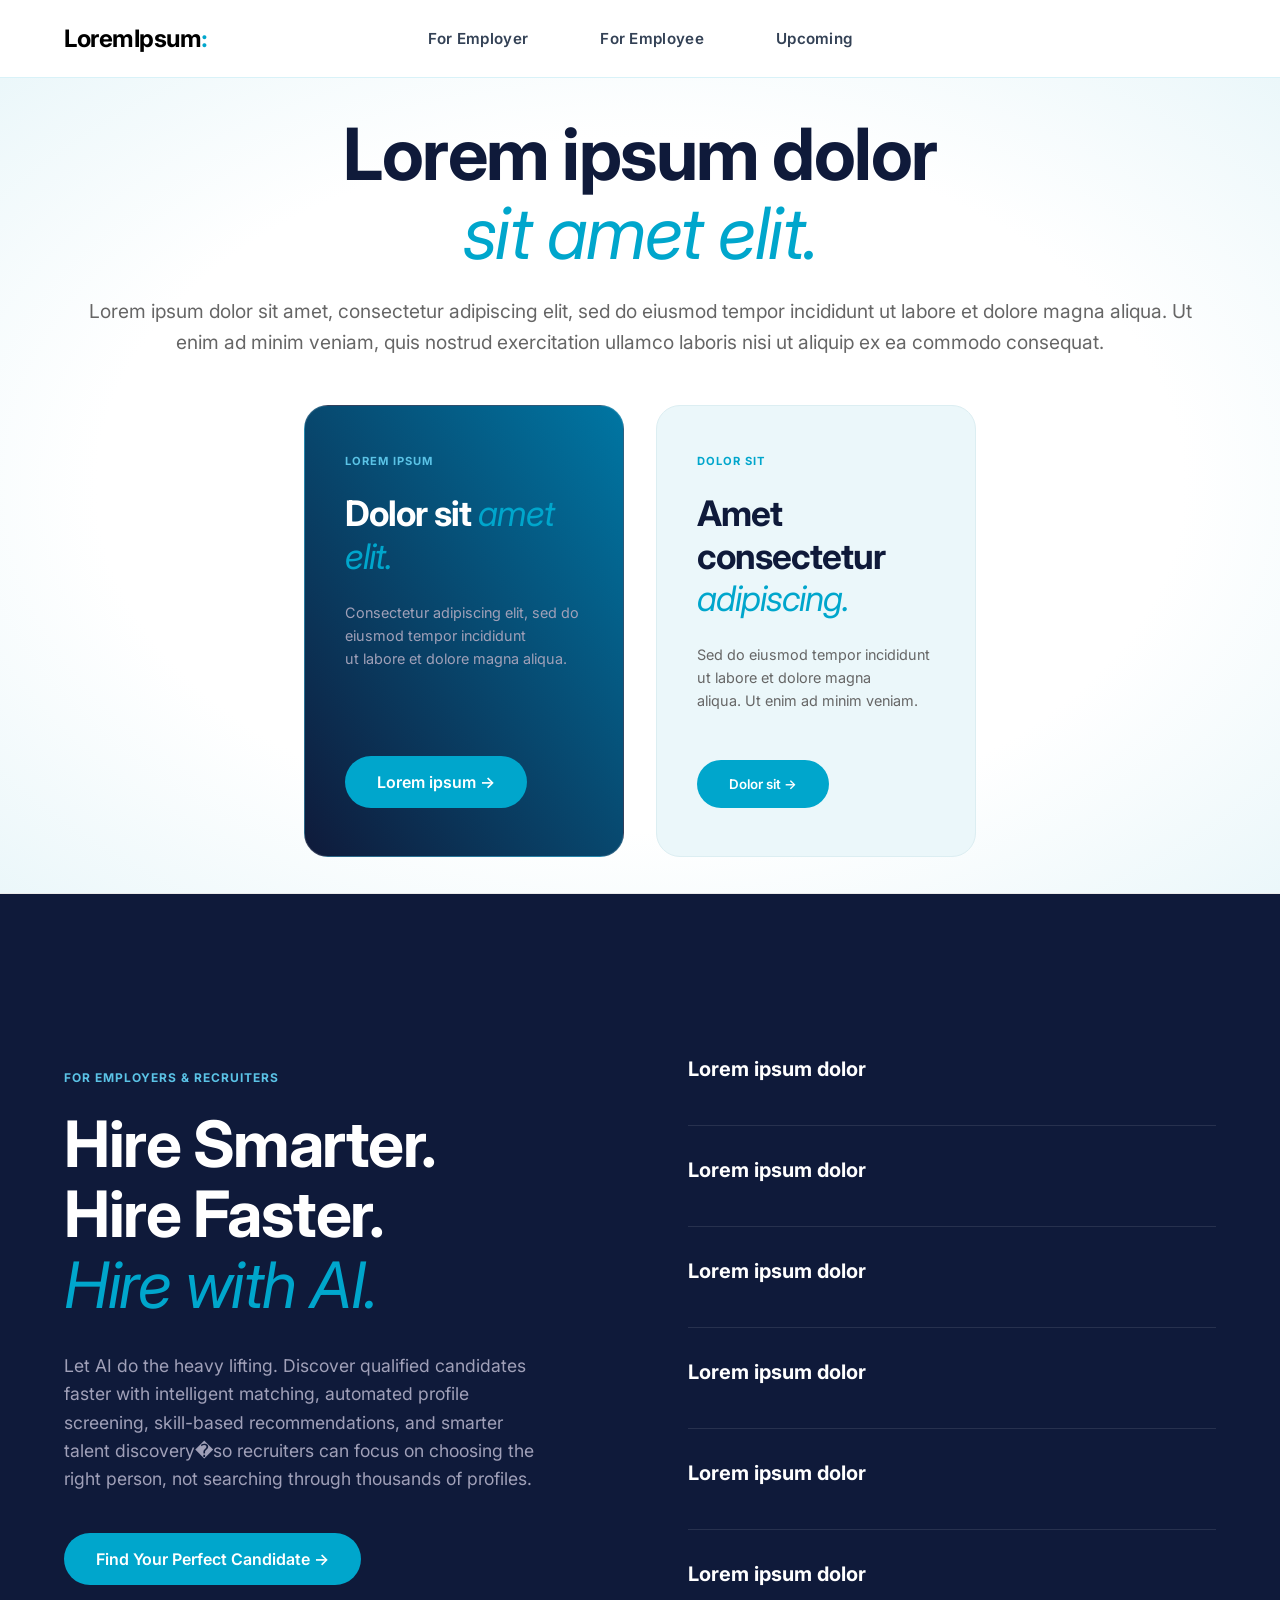
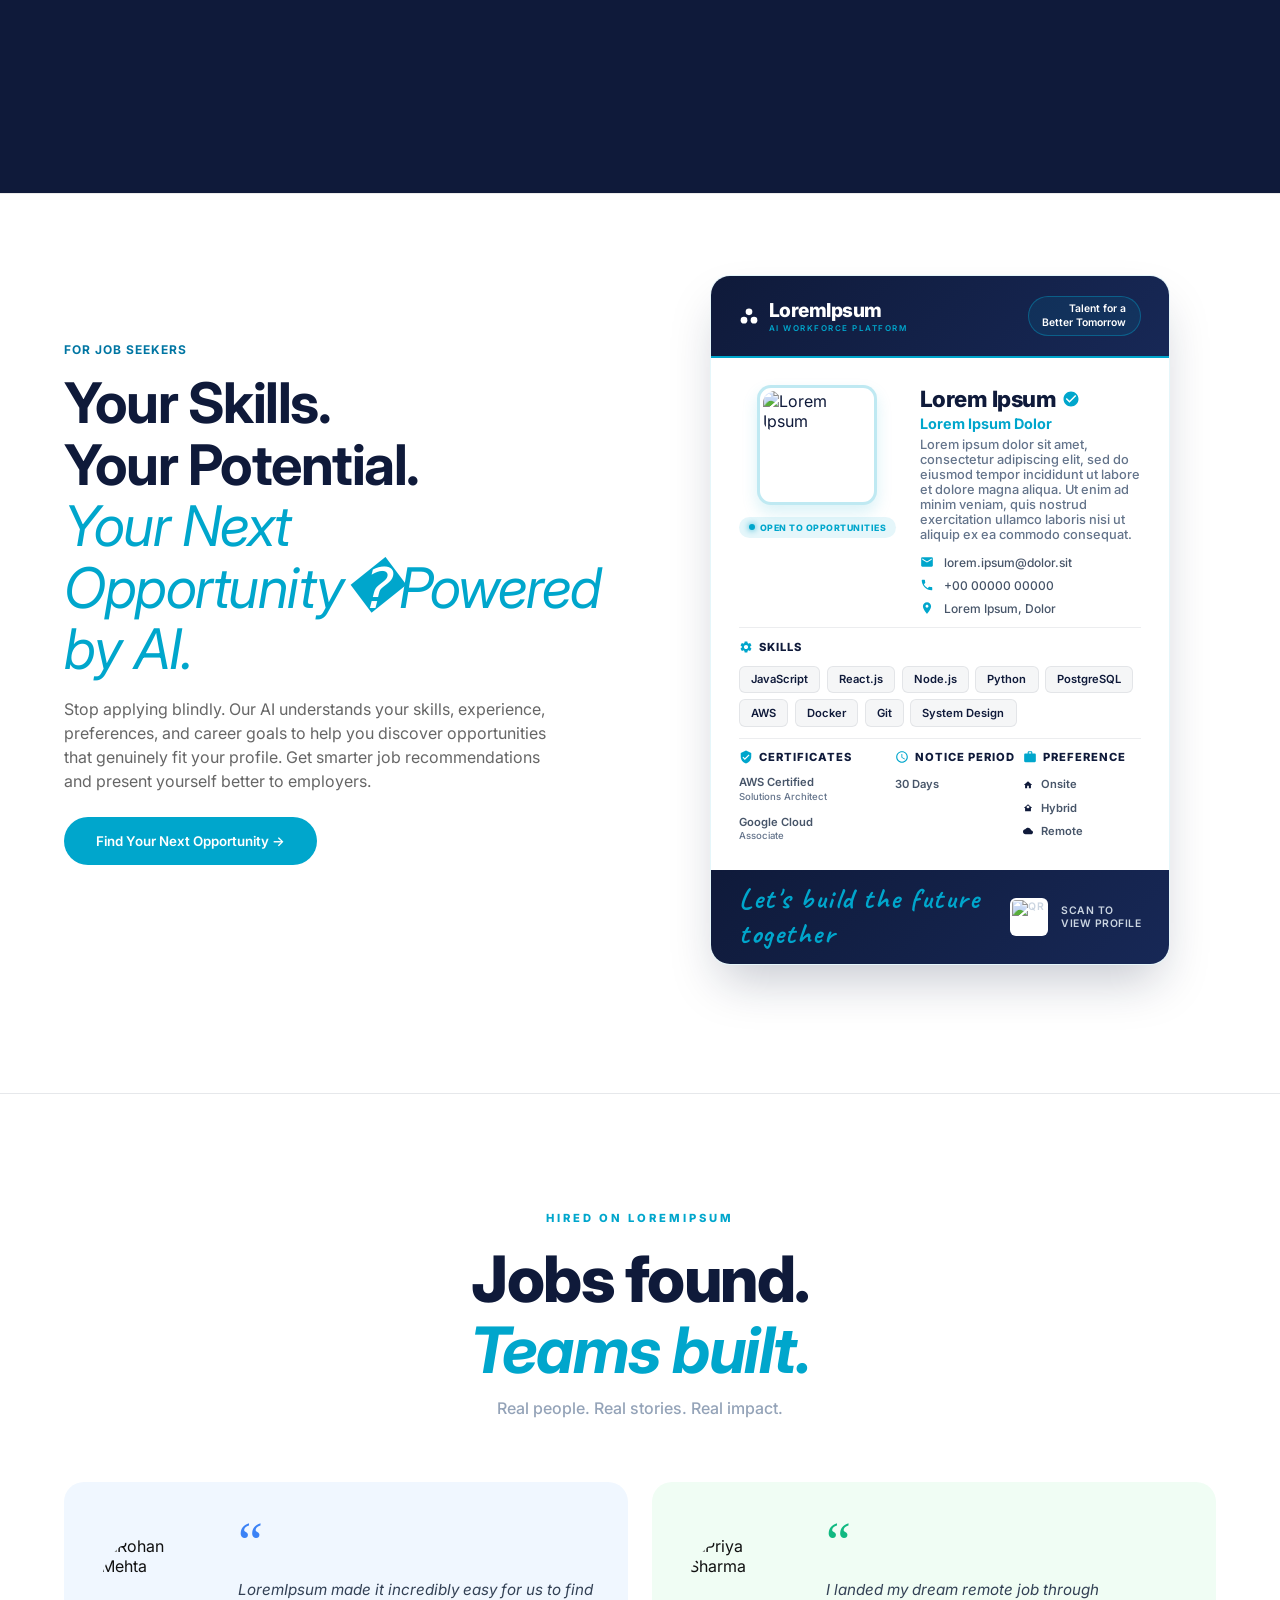
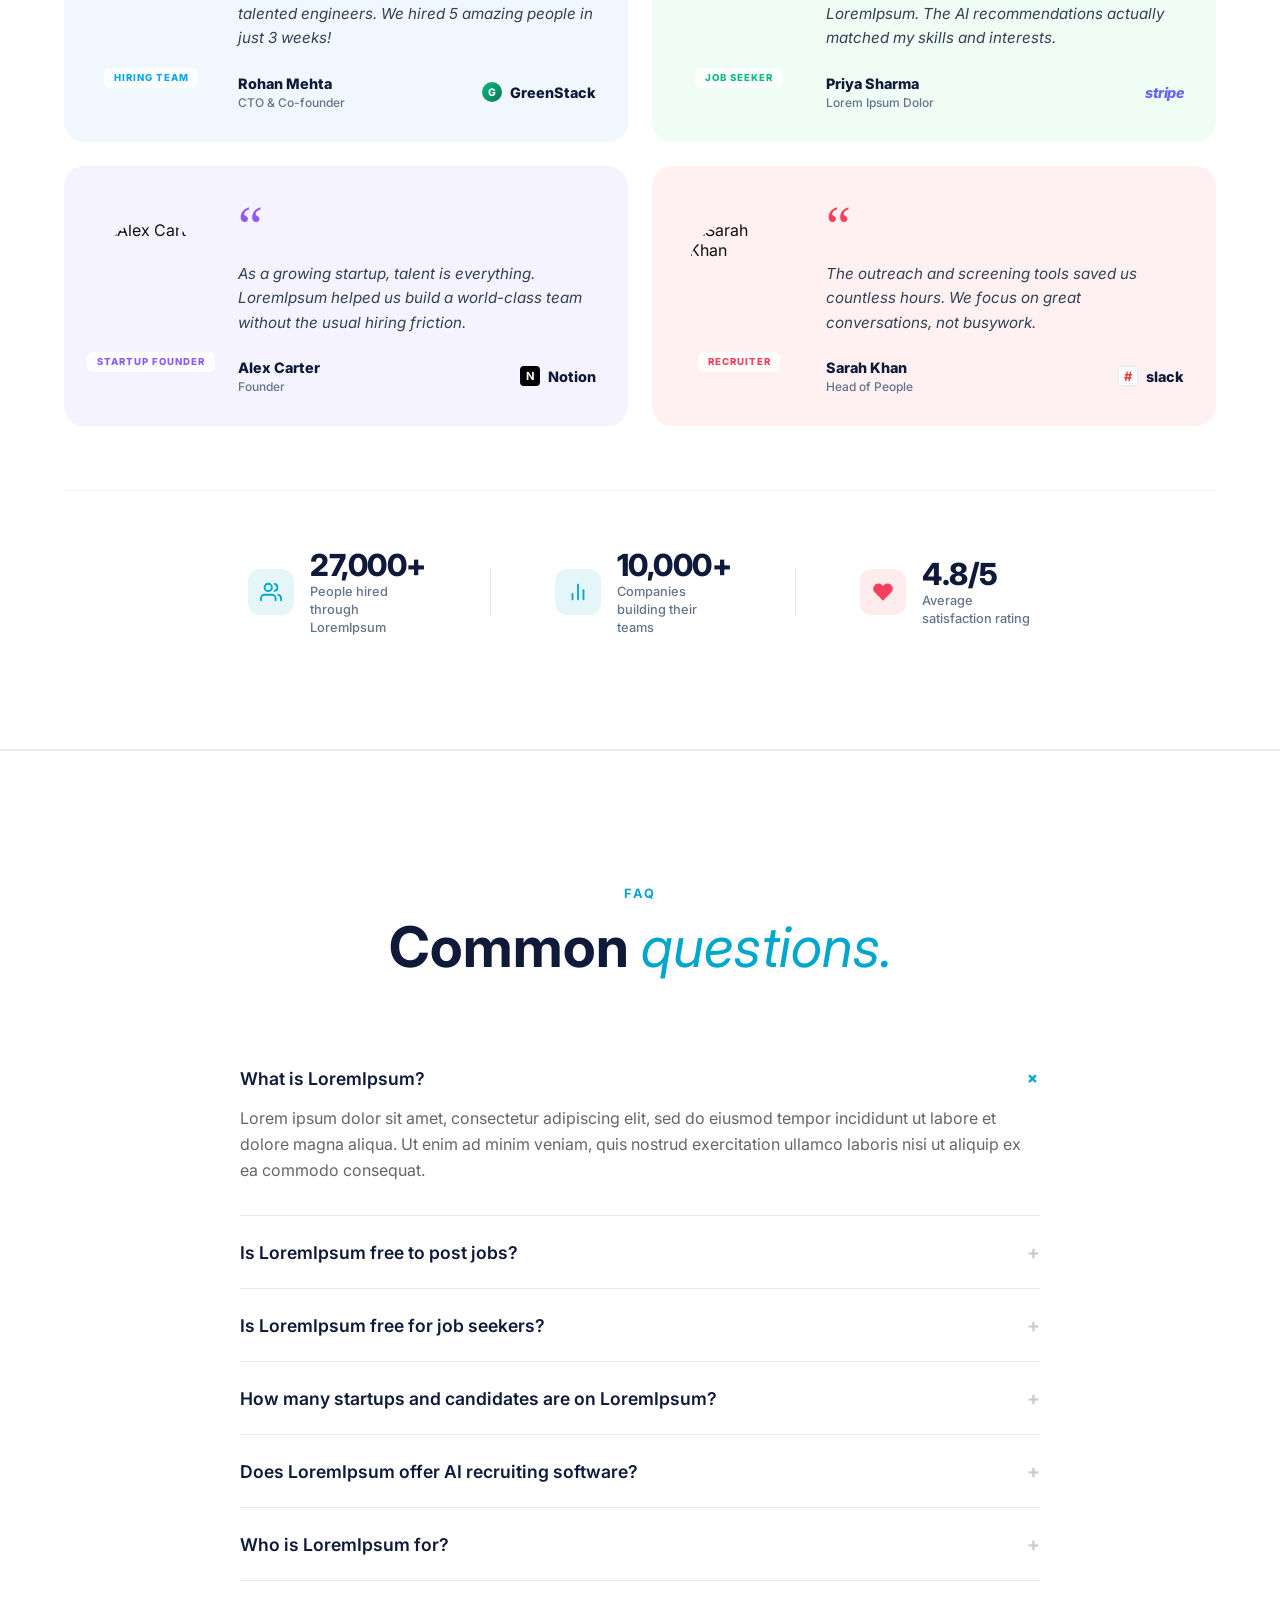
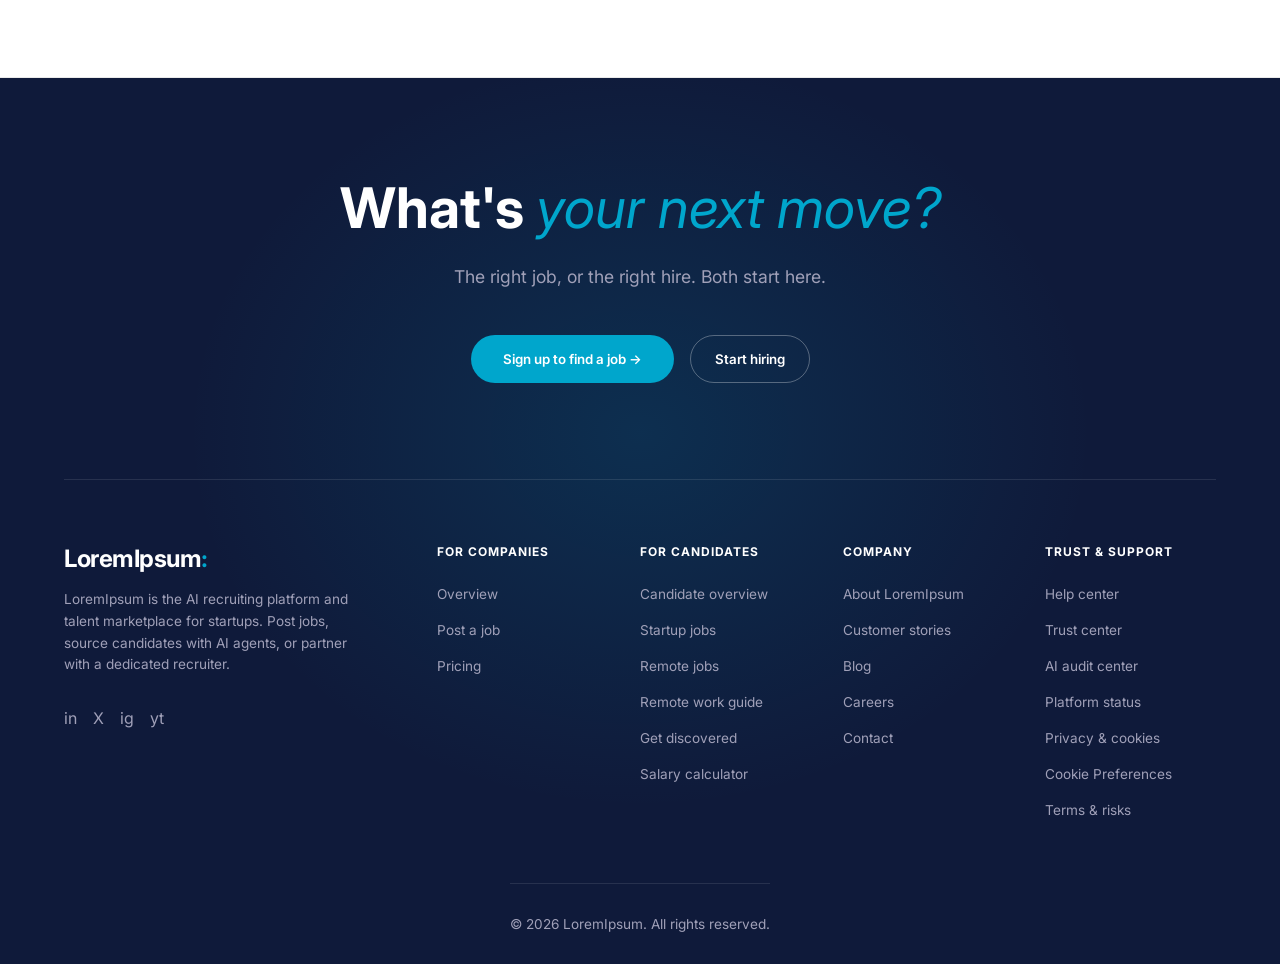
==== index.html @ a14185fd "Add files via upload" ====
<!DOCTYPE html>
<html lang="en">
<head>
    <meta charset="UTF-8">
    <meta name="viewport" content="width=device-width, initial-scale=1.0">
    <title>Lorem Ipsum</title>
    <link href="https://fonts.googleapis.com/css2?family=Inter:wght@400;500;600;700&display=swap" rel="stylesheet">
    <link rel="stylesheet" href="styles.css">

    
    <link href="https://fonts.googleapis.com/css2?family=Caveat:wght@600;700&display=swap" rel="stylesheet">
    <style>
                        /* --- Jobs Found Section ------------------------ */
        .ts-wrap { background: #fff; padding: 7rem 5%; position: relative; overflow: hidden; }
        .ts-inner { max-width: 1160px; margin: 0 auto; position: relative; z-index: 2; }
        .ts-header { text-align: center; margin-bottom: 4rem; }
        .ts-overline { display: inline-block; font-size: 0.7rem; font-weight: 800; letter-spacing: 3px; text-transform: uppercase; color: var(--bright-blue); margin-bottom: 1.2rem; }
        .ts-header h2 { font-size: 4rem; font-weight: 800; color: var(--navy); line-height: 1.1; letter-spacing: -1.5px; margin-bottom: 0.2rem; }
        .ts-header h2 em { font-style: italic; font-weight: 700; color: var(--bright-blue); }
        .ts-header p { font-size: 1rem; color: #94a3b8; font-weight: 500; margin-top: 0.8rem; }
                .ts-grid { display: grid; grid-template-columns: 1fr 1fr; gap: 1.5rem; }
        .ts-card { border-radius: 20px; display: flex; overflow: hidden; align-items: stretch; text-align: left; }
        .ts-card.bg-blue { background-color: #f0f7ff; }
        .ts-card.bg-green { background-color: #f0fdf4; }
        .ts-card.bg-purple { background-color: #f5f3ff; }
        .ts-card.bg-pink { background-color: #fff1f2; }
        .ts-avatar { width: 150px; flex-shrink: 0; display: flex; flex-direction: column; align-items: center; justify-content: center; padding: 1.5rem 0 1.5rem 1.5rem; }
        .ts-avatar-circle { width: 100px; height: 120px; border-radius: 50px 50px 0 0; overflow: hidden; margin-bottom: 12px; }
        .ts-avatar-circle img { width: 100%; height: 100%; object-fit: cover; }
        .ts-role { font-size: 0.6rem; font-weight: 800; letter-spacing: 1px; text-transform: uppercase; white-space: nowrap; background: rgba(255,255,255,.8); padding: 0.3rem 0.6rem; border-radius: 5px; }
        .ts-card.bg-blue .ts-role { color: #0ea5e9; }
        .ts-card.bg-green .ts-role { color: #10b981; }
        .ts-card.bg-purple .ts-role { color: #8b5cf6; }
        .ts-card.bg-pink .ts-role { color: #f43f5e; }
        .ts-body { flex: 1; padding: 2rem 2rem 2rem 1.5rem; display: flex; flex-direction: column; justify-content: center; }
        .ts-quote-mark { font-size: 3.5rem; font-family: Georgia, serif; line-height: 1; color: #3b82f6; margin-bottom: 0.5rem; }
        .ts-card.bg-green .ts-quote-mark { color: #10b981; }
        .ts-card.bg-purple .ts-quote-mark { color: #8b5cf6; }
        .ts-card.bg-pink .ts-quote-mark { color: #f43f5e; }
        .ts-quote { font-size: 0.95rem; font-style: italic; line-height: 1.6; color: #334155; margin-bottom: 1.5rem; }
        .ts-author-row { display: flex; align-items: center; justify-content: space-between; margin-top: auto; }
        .ts-name  { font-size: 0.9rem; font-weight: 800; color: var(--navy); margin-bottom: 0.2rem; }
        .ts-title { font-size: 0.75rem; color: #64748b; font-weight: 500; }
        .ts-brand { display: flex; align-items: center; gap: 0.5rem; font-size: 0.9rem; font-weight: 800; color: var(--navy); }
        .ts-brand img { height: 24px; }
        .ts-card.dark .ts-brand { color: #fff; }
        .ts-brand-dot { width: 20px; height: 20px; border-radius: 5px; display: flex; align-items: center; justify-content: center; font-size: 0.65rem; font-weight: 800; color: #fff; }
        .ts-stats { display: flex; justify-content: center; align-items: center; gap: 4rem; margin-top: 4rem; padding-top: 3.5rem; border-top: 1px solid #f1f5f9; }
        .ts-stat { display: flex; align-items: center; gap: 1rem; text-align: left; }
        .ts-stat-icon { width: 46px; height: 46px; border-radius: 12px; display: flex; align-items: center; justify-content: center; }
        .ts-stat-num { font-size: 1.9rem; font-weight: 800; color: var(--navy); letter-spacing: -0.5px; }
        .ts-stat-lbl { font-size: 0.8rem; color: #64748b; font-weight: 500; line-height: 1.4; max-width: 110px; }
        .ts-divider  { width: 1px; height: 48px; background: #e2e8f0; }
    </style>
</head>
<body>
                <header class="universal-header">
        <div class="logo">
            <a href="index.html" style="color: inherit; text-decoration: none;">LoremIpsum<span style="color: var(--bright-blue);">:</span></a>
        </div>
        
        <nav class="universal-nav">
            <a href="companies.html">For Employer</a>
            <a href="employee.html">For Employee</a>
            <a href="#">Upcoming</a>
        </nav>
        

    </header>

                <main>
        <section class="page-section first-page">
            <section class="hero">
                <h1>Lorem ipsum dolor<br><span class="highlight">sit amet elit.</span></h1>
                <p class="subtitle">Lorem ipsum dolor sit amet, consectetur adipiscing elit, sed do eiusmod tempor incididunt ut labore et dolore magna aliqua. Ut enim ad minim veniam, quis nostrud exercitation ullamco laboris nisi ut aliquip ex ea commodo consequat.</p>
            </section>
            
            <section class="cards-section">
                <div class="card dark-card">
                    <div class="card-header" style="color: var(--light-cyan); text-transform: uppercase; font-size: 0.7rem; font-weight: 700; letter-spacing: 1px; margin-bottom: 1.5rem;">LOREM IPSUM</div>
                    <h2 style="font-size: 2.2rem; font-weight: 700; margin-bottom: 1.5rem; line-height: 1.2;">Dolor sit <span class="highlight" style="color: var(--bright-blue); font-weight: 400; font-style: italic;">amet<br>elit.</span></h2>
                    <p style="color: #a0a0b8; margin-bottom: 3rem; font-size: 0.9rem; line-height: 1.6;">Consectetur adipiscing elit, sed do<br>eiusmod tempor incididunt<br>ut labore et dolore magna aliqua.</p>
                    <a href="companies.html" class="btn-primary" style="margin-top: auto; align-self: flex-start;">Lorem ipsum &rarr;</a>
                </div>
                
                <div class="card light-card" style="background: var(--pale-cyan); border: 1px solid #dceef2;">
                    <div class="card-header" style="color: var(--bright-blue); text-transform: uppercase; font-size: 0.7rem; font-weight: 700; letter-spacing: 1px; margin-bottom: 1.5rem;">DOLOR SIT</div>
                    <h2 style="color: var(--navy); font-size: 2.2rem; font-weight: 700; margin-bottom: 1.5rem; line-height: 1.2;">Amet<br>consectetur<br><span class="highlight" style="color: var(--bright-blue); font-weight: 400; font-style: italic;">adipiscing.</span></h2>
                    <p style="color: #666; margin-bottom: 3rem; font-size: 0.9rem; line-height: 1.6;">Sed do eiusmod tempor incididunt<br>ut labore et dolore magna<br>aliqua. Ut enim ad minim veniam.</p>
                    <button class="btn-primary" style="margin-top: auto; align-self: flex-start;">Dolor sit &rarr;</button>
                </div>
            </section>
        </section>

        <section class="features-section page-section dark-bg">
            <div class="features-container">
                <div class="features-left">
                    <div class="section-header">FOR EMPLOYERS & RECRUITERS</div>
                    <h2>Hire Smarter.<br>Hire Faster.<br><span class="highlight">Hire with AI.</span></h2>
                    <p>Let AI do the heavy lifting. Discover qualified candidates faster with intelligent matching, automated profile screening, skill-based recommendations, and smarter talent discovery�so recruiters can focus on choosing the right person, not searching through thousands of profiles.</p>
                    <div class="btn-group">
                        <a href="companies.html" class="btn-primary">Find Your Perfect Candidate &rarr;</a>
                    </div>
                </div>
                
                <div class="features-right">
                    <div class="feature-item">
                        <h3>Lorem ipsum dolor</h3>
                    </div>
                    <div class="feature-item">
                        <h3>Lorem ipsum dolor</h3>
                    </div>
                    <div class="feature-item">
                        <h3>Lorem ipsum dolor</h3>
                    </div>
                    <div class="feature-item">
                        <h3>Lorem ipsum dolor</h3>
                    </div>
                    <div class="feature-item">
                        <h3>Lorem ipsum dolor</h3>
                    </div>
                    <div class="feature-item">
                        <h3>Lorem ipsum dolor</h3>
                    </div>
                </div>
            </div>
        </section>

        <section class="candidates-section page-section">
            <div class="candidates-top">
                <div class="candidates-left">
                    <div class="section-header">FOR JOB SEEKERS</div>
                    <h2>Your Skills.<br>Your Potential.<br><span class="highlight">Your Next Opportunity�Powered by AI.</span></h2>
                    <p>Stop applying blindly. Our AI understands your skills, experience, preferences, and career goals to help you discover opportunities that genuinely fit your profile. Get smarter job recommendations and present yourself better to employers.</p>
                    <div class="btn-group">
                        <button class="btn-primary">Find Your Next Opportunity &rarr;</button>
                    </div>
                </div>
                
                <div class="candidates-right">
                    <div class="flip-card">
                        

<div class="flip-card-inner">
    <div class="flip-card-front">
        <div class="wk-header">
            <div class="wk-logo">
                <svg width="20" height="20" viewBox="0 0 24 24" fill="#fff"><circle cx="12" cy="7" r="4"/><circle cx="6" cy="17" r="4"/><circle cx="18" cy="17" r="4"/></svg>
                <div>LoremIpsum<span class="wk-logo-sub">AI WORKFORCE PLATFORM</span></div>
            </div>
            <div class="wk-capsule">Talent for a<br>Better Tomorrow</div>
        </div>
        <div class="wk-body">
            <div class="wk-profile-row">
                <div class="wk-avatar-col">
                    <div class="wk-avatar"><img src="https://i.pravatar.cc/150?img=11" alt="Lorem Ipsum"></div>
                    <div class="wk-status">Open to Opportunities</div>
                </div>
                <div class="wk-info">
                    <h3>Lorem Ipsum <svg width="18" height="18" viewBox="0 0 24 24" fill="var(--bright-blue)"><path d="M12 2C6.5 2 2 6.5 2 12s4.5 10 10 10 10-4.5 10-10S17.5 2 12 2zm-2 15l-5-5 1.4-1.4 3.6 3.6 7.6-7.6L19 8l-9 9z"/></svg></h3>
                    <h4>Lorem Ipsum Dolor</h4>
                    <p class="sub">Lorem ipsum dolor sit amet, consectetur adipiscing elit, sed do eiusmod tempor incididunt ut labore et dolore magna aliqua. Ut enim ad minim veniam, quis nostrud exercitation ullamco laboris nisi ut aliquip ex ea commodo consequat.</p>
                    <div class="wk-contact">
                        <div><svg width="14" height="14" viewBox="0 0 24 24" fill="var(--bright-blue)"><path d="M20 4H4c-1.1 0-1.99.9-1.99 2L2 18c0 1.1.9 2 2 2h16c1.1 0 2-.9 2-2V6c0-1.1-.9-2-2-2zm0 4l-8 5-8-5V6l8 5 8-5v2z"/></svg> lorem.ipsum@dolor.sit</div>
                        <div><svg width="14" height="14" viewBox="0 0 24 24" fill="var(--bright-blue)"><path d="M6.62 10.79c1.44 2.83 3.76 5.14 6.59 6.59l2.2-2.2c.27-.27.67-.36 1.02-.24 1.12.37 2.33.57 3.57.57.55 0 1 .45 1 1V20c0 .55-.45 1-1 1-9.39 0-17-7.61-17-17 0-.55.45-1 1-1h3.5c.55 0 1 .45 1 1 0 1.25.2 2.45.57 3.57.11.35.03.74-.25 1.02l-2.2 2.2z"/></svg> +00 00000 00000</div>
                        <div><svg width="14" height="14" viewBox="0 0 24 24" fill="var(--bright-blue)"><path d="M12 2C8.13 2 5 5.13 5 9c0 5.25 7 13 7 13s7-7.75 7-13c0-3.87-3.13-7-7-7zm0 9.5c-1.38 0-2.5-1.12-2.5-2.5s1.12-2.5 2.5-2.5 2.5 1.12 2.5 2.5-1.12 2.5-2.5 2.5z"/></svg> Lorem Ipsum, Dolor</div>
                    </div>
                </div>
            </div>
            
            <hr class="wk-divider">
            
            <div>
                <div class="wk-section-title"><svg width="14" height="14" viewBox="0 0 24 24" fill="var(--bright-blue)"><path d="M19.14,12.94c0.04-0.3,0.06-0.61,0.06-0.94c0-0.32-0.02-0.64-0.06-0.94l2.03-1.58c0.18-0.14,0.23-0.41,0.12-0.61 l-1.92-3.32c-0.12-0.22-0.37-0.29-0.59-0.22l-2.39,0.96c-0.5-0.38-1.03-0.7-1.62-0.94L14.4,2.81c-0.04-0.24-0.24-0.41-0.48-0.41 h-3.84c-0.24,0-0.43,0.17-0.47,0.41L9.25,5.35C8.66,5.59,8.12,5.92,7.63,6.29L5.24,5.33c-0.22-0.08-0.47,0-0.59,0.22L2.73,8.87 C2.62,9.08,2.66,9.34,2.86,9.48l2.03,1.58C4.84,11.36,4.8,11.69,4.8,12s0.02,0.64,0.06,0.94l-2.03,1.58 c-0.18,0.14-0.23,0.41-0.12,0.61l1.92,3.32c0.12,0.22,0.37,0.29,0.59,0.22l2.39-0.96c0.5,0.38,1.03,0.7,1.62,0.94l0.36,2.54 c0.05,0.24,0.24,0.41,0.48,0.41h3.84c0.24,0,0.43-0.17,0.47-0.41l0.36-2.54c0.59-0.24,1.13-0.56,1.62-0.94l2.39,0.96 c0.22,0.08,0.47,0,0.59-0.22l1.92-3.32c0.12-0.22,0.07-0.49-0.12-0.61L19.14,12.94z M12,15.6c-1.98,0-3.6-1.62-3.6-3.6 s1.62-3.6,3.6-3.6s3.6,1.62,3.6,3.6S13.98,15.6,12,15.6z"/></svg> SKILLS</div>
                <div class="wk-skills-grid">
                    <span class="wk-skill">JavaScript</span><span class="wk-skill">React.js</span><span class="wk-skill">Node.js</span><span class="wk-skill">Python</span><span class="wk-skill">PostgreSQL</span><span class="wk-skill">AWS</span><span class="wk-skill">Docker</span><span class="wk-skill">Git</span><span class="wk-skill">System Design</span>
                </div>
            </div>
            
            <hr class="wk-divider">
            
            <div class="wk-footer-cols">
                <div>
                    <div class="wk-section-title"><svg width="14" height="14" viewBox="0 0 24 24" fill="var(--bright-blue)"><path d="M12 1L3 5v6c0 5.55 3.84 10.74 9 12 5.16-1.26 9-6.45 9-12V5l-9-4zm-2 16l-4-4 1.41-1.41L10 14.17l6.59-6.59L18 9l-8 8z"/></svg> CERTIFICATES</div>
                    <div class="wk-col-item" style="display: flex; flex-direction: column; gap: 0.8rem; line-height: 1.2;"><div>AWS Certified<br><span style="font-size: 0.6rem; font-weight: 500; color: #64748b;">Solutions Architect</span></div><div>Google Cloud<br><span style="font-size: 0.6rem; font-weight: 500; color: #64748b;">Associate</span></div></div>
                </div>
                <div>
                    <div class="wk-section-title"><svg width="14" height="14" viewBox="0 0 24 24" fill="var(--bright-blue)"><path d="M11.99 2C6.47 2 2 6.48 2 12s4.47 10 9.99 10C17.52 22 22 17.52 22 12S17.52 2 11.99 2zM12 20c-4.42 0-8-3.58-8-8s3.58-8 8-8 8 3.58 8 8-3.58 8-8 8zm.5-13H11v6l5.25 3.15.75-1.23-4.5-2.67z"/></svg> NOTICE PERIOD</div>
                    <div class="wk-col-item">30 Days</div>
                </div>
                <div>
                    <div class="wk-section-title"><svg width="14" height="14" viewBox="0 0 24 24" fill="var(--bright-blue)"><path d="M20 6h-4V4c0-1.11-.89-2-2-2h-4c-1.11 0-2 .89-2 2v2H4c-1.11 0-1.99.89-1.99 2L2 19c0 1.11.89 2 2 2h16c1.11 0 2-.89 2-2V8c0-1.11-.89-2-2-2zm-6 0h-4V4h4v2z"/></svg> PREFERENCE</div>
                    <div class="wk-col-item pref">
                        <div class="wk-pref-row"><svg width="10" height="10" viewBox="0 0 24 24" fill="var(--navy)"><path d="M10 20v-6h4v6h5v-8h3L12 3 2 12h3v8z"/></svg> Onsite</div>
                        <div class="wk-pref-row"><svg width="10" height="10" viewBox="0 0 24 24" fill="var(--navy)"><path d="M12 3L2 12h3v8h14v-8h3L12 3zm0 2.7l4.3 3.86L12 13.43 7.7 9.56 12 5.7z"/></svg> Hybrid</div>
                        <div class="wk-pref-row"><svg width="10" height="10" viewBox="0 0 24 24" fill="var(--navy)"><path d="M19.35 10.04C18.67 6.59 15.64 4 12 4 9.11 4 6.6 5.64 5.36 8.04 2.34 8.36 0 10.91 0 14c0 3.31 2.69 6 6 6h13c2.76 0 5-2.24 5-5 0-2.64-2.05-4.78-4.65-4.96z"/></svg> Remote</div>
                    </div>
                </div>
            </div>
        </div>
        <div class="wk-bottom">
            <div class="wk-cursive">Let's build the future<br>together</div>
            <div class="wk-qr">
                <img src="https://api.qrserver.com/v1/create-qr-code/?size=150x150&data=LoremIpsum" alt="QR">
                <div>Scan to<br>View Profile</div>
            </div>
        </div>
    </div>
    
    <div class="flip-card-back">
        <div class="wk-header">
            <div class="wk-section-title" style="color:#fff; margin:0; display:flex; align-items:center; gap:8px;">
                <svg width="16" height="16" viewBox="0 0 24 24" fill="#fff"><path d="M20 6h-4V4c0-1.11-.89-2-2-2h-4c-1.11 0-2 .89-2 2v2H4c-1.11 0-1.99.89-1.99 2L2 19c0 1.11.89 2 2 2h16c1.11 0 2-.89 2-2V8c0-1.11-.89-2-2-2zm-6 0h-4V4h4v2z"/></svg>
                <span style="font-size:0.9rem; text-transform:none; letter-spacing:0.5px;">Recent Employment</span>
            </div>
            <div class="wk-logo">
                <svg width="20" height="20" viewBox="0 0 24 24" fill="#fff"><circle cx="12" cy="7" r="4"/><circle cx="6" cy="17" r="4"/><circle cx="18" cy="17" r="4"/></svg>
                <div>LoremIpsum<span class="wk-logo-sub">AI WORKFORCE PLATFORM</span></div>
            </div>
        </div>
        
        <div class="wk-back-body">
            <div class="wk-emp-box">
                <div class="wk-emp-logo"><span style="color:#ef4444">t</span><span style="color:#a855f7">c</span><span style="color:#f97316">s</span></div>
                <div class="wk-emp-text">
                    <h4>Lorem Ipsum Company</h4>
                    <p>Senior Lorem Ipsum Dolor</p>
                    <span>Jun 2022 &ndash; Present (2+ years)</span>
                </div>
            </div>
            
            <div>
                <div class="wk-section-title"><svg width="14" height="14" viewBox="0 0 24 24" fill="var(--bright-blue)"><path d="M20 6h-4V4c0-1.11-.89-2-2-2h-4c-1.11 0-2 .89-2 2v2H4c-1.11 0-1.99.89-1.99 2L2 19c0 1.11.89 2 2 2h16c1.11 0 2-.89 2-2V8c0-1.11-.89-2-2-2zm-6 0h-4V4h4v2z"/></svg> Key Responsibilities</div>
                <ul class="wk-list">
                    <li>Lorem ipsum dolor sit amet, consectetur adipiscing elit.</li>`n                        <li>Lorem ipsum dolor sit amet, consectetur adipiscing elit.</li>`n                        <li>Lorem ipsum dolor sit amet, consectetur adipiscing elit.</li>`n                        <li>Lorem ipsum dolor sit amet, consectetur adipiscing elit.</li>`n                    </ul>
            </div>
            
            <div>
                <div class="wk-section-title"><svg width="14" height="14" viewBox="0 0 24 24" fill="var(--bright-blue)"><path d="M12 1L3 5v6c0 5.55 3.84 10.74 9 12 5.16-1.26 9-6.45 9-12V5l-9-4zm-2 16l-4-4 1.41-1.41L10 14.17l6.59-6.59L18 9l-8 8z"/></svg> Key Projects</div>
                <ul class="wk-list">
                    <li><strong>Employee Self-Service Portal</strong> &ndash; Built a full-stack application used by 50,000+ employees</li>
                    <li><strong>Data Analytics Dashboard</strong> &ndash; Real-time analytics platform using React, Node.js and PostgreSQL</li>
                    <li><strong>Cloud Migration Initiative</strong> &ndash; Migrated legacy systems to AWS, reducing infrastructure cost by 30%</li>
                </ul>
            </div>
            
            <div class="wk-quote-box">
                <div class="wk-quote-text">Continuous learning leads to endless possibilities.</div>
                <div class="wk-quote-author">&ndash; Lorem Ipsum</div>
            </div>
        </div>
        
        <div class="wk-back-bottom">
            <div class="wk-wave">
                <svg viewBox="0 0 1440 320" preserveAspectRatio="none"><path fill="#0F1A3A" fill-opacity="1" d="M0,128L48,138.7C96,149,192,171,288,165.3C384,160,480,128,576,133.3C672,139,768,181,864,186.7C960,192,1056,160,1152,144C1248,128,1344,128,1392,128L1440,128L1440,320L1392,320C1344,320,1248,320,1152,320C1056,320,960,320,864,320C768,320,672,320,576,320C480,320,384,320,288,320C192,320,96,320,48,320L0,320Z"></path></svg>
            </div>
            <div class="wk-back-links">People | Skills | Opportunities | A Better Tomorrow</div>
            <div class="wk-logo" style="gap: 4px; font-size: 0.9rem; flex-shrink: 0;">
                <svg width="16" height="16" viewBox="0 0 24 24" fill="#fff"><circle cx="12" cy="7" r="4"/><circle cx="6" cy="17" r="4"/><circle cx="18" cy="17" r="4"/></svg>
                <div>LoremIpsum<span class="wk-logo-sub" style="font-size: 0.45rem;">AI WORKFORCE PLATFORM</span></div>
            </div>
        </div>
    </div>
</div>
</div>
</section>

        <hr style="border: none; border-top: 1px solid rgba(0,0,0,0.08); margin: 0;">

        <section class="ts-wrap">

            <div class="ts-inner">
                <!-- Header -->
                <div class="ts-header">
                    <div class="ts-overline">Hired on LoremIpsum</div>
                    <h2>Jobs found.<br><em>Teams built.</em></h2>
                    <p>Real people. Real stories. Real impact.</p>
                </div>

                <!-- 2 � 2 Card Grid -->
                                  <div class="ts-grid">
                      <!-- Card 1 -->
                      <div class="ts-card bg-blue">
                          <div class="ts-avatar">
                              <div class="ts-avatar-circle"><img src="https://i.pravatar.cc/150?img=11" alt="Rohan Mehta"></div>
                              <div class="ts-role">Hiring Team</div>
                          </div>
                          <div class="ts-body">
                              <div class="ts-quote-mark">&ldquo;</div>
                              <p class="ts-quote">LoremIpsum made it incredibly easy for us to find talented engineers. We hired 5 amazing people in just 3 weeks!</p>
                              <div class="ts-author-row">
                                  <div>
                                      <div class="ts-name">Rohan Mehta</div>
                                      <div class="ts-title">CTO &amp; Co-founder</div>
                                  </div>
                                  <div class="ts-brand">
                                      <div class="ts-brand-dot" style="background:linear-gradient(135deg,#10b981,#047857); width: 20px; height: 20px; border-radius: 50%; display: flex; align-items: center; justify-content: center; font-size: 0.65rem; color: #fff;">G</div>
                                      GreenStack
                                  </div>
                              </div>
                          </div>
                      </div>

                      <!-- Card 2 -->
                      <div class="ts-card bg-green">
                          <div class="ts-avatar">
                              <div class="ts-avatar-circle"><img src="https://i.pravatar.cc/150?img=5" alt="Priya Sharma"></div>
                              <div class="ts-role">Job Seeker</div>
                          </div>
                          <div class="ts-body">
                              <div class="ts-quote-mark">&ldquo;</div>
                              <p class="ts-quote">I landed my dream remote job through LoremIpsum. The AI recommendations actually matched my skills and interests.</p>
                              <div class="ts-author-row">
                                  <div>
                                      <div class="ts-name">Priya Sharma</div>
                                      <div class="ts-title">Lorem Ipsum Dolor</div>
                                  </div>
                                  <div class="ts-brand" style="font-style:italic;color:#6366f1;letter-spacing:-0.5px">stripe</div>
                              </div>
                          </div>
                      </div>

                      <!-- Card 3 -->
                      <div class="ts-card bg-purple">
                          <div class="ts-avatar">
                              <div class="ts-avatar-circle"><img src="https://i.pravatar.cc/150?img=68" alt="Alex Carter"></div>
                              <div class="ts-role">Startup Founder</div>
                          </div>
                          <div class="ts-body">
                              <div class="ts-quote-mark">&ldquo;</div>
                              <p class="ts-quote">As a growing startup, talent is everything. LoremIpsum helped us build a world-class team without the usual hiring friction.</p>
                              <div class="ts-author-row">
                                  <div>
                                      <div class="ts-name">Alex Carter</div>
                                      <div class="ts-title">Founder</div>
                                  </div>
                                  <div class="ts-brand">
                                      <div class="ts-brand-dot" style="background:#000; width: 20px; height: 20px; border-radius: 4px; display: flex; align-items: center; justify-content: center; font-size: 0.7rem; font-weight: bold; color: #fff;">N</div>
                                      Notion
                                  </div>
                              </div>
                          </div>
                      </div>

                      <!-- Card 4 -->
                      <div class="ts-card bg-pink">
                          <div class="ts-avatar">
                              <div class="ts-avatar-circle"><img src="https://i.pravatar.cc/150?img=47" alt="Sarah Khan"></div>
                              <div class="ts-role">Recruiter</div>
                          </div>
                          <div class="ts-body">
                              <div class="ts-quote-mark">&ldquo;</div>
                              <p class="ts-quote">The outreach and screening tools saved us countless hours. We focus on great conversations, not busywork.</p>
                              <div class="ts-author-row">
                                  <div>
                                      <div class="ts-name">Sarah Khan</div>
                                      <div class="ts-title">Head of People</div>
                                  </div>
                                  <div class="ts-brand">
                                      <div class="ts-brand-dot" style="background:#fff; border: 1px solid #e2e8f0; width: 20px; height: 20px; border-radius: 4px; display: flex; align-items: center; justify-content: center; font-size: 0.8rem; font-weight: bold; color: #e53e3e;">#</div>
                                      slack
                                  </div>
                              </div>
                          </div>
                      </div>
                  </div><!-- .ts-grid -->

                <!-- Stats Bar -->
                <div class="ts-stats">
                    <div class="ts-stat">
                        <div class="ts-stat-icon" style="background:rgba(0,166,204,.1);color:var(--bright-blue)">
                            <svg width="22" height="22" viewBox="0 0 24 24" fill="none" stroke="currentColor" stroke-width="2" stroke-linecap="round" stroke-linejoin="round"><path d="M17 21v-2a4 4 0 0 0-4-4H5a4 4 0 0 0-4 4v2"/><circle cx="9" cy="7" r="4"/><path d="M23 21v-2a4 4 0 0 0-3-3.87"/><path d="M16 3.13a4 4 0 0 1 0 7.75"/></svg>
                        </div>
                        <div>
                            <div class="ts-stat-num">27,000+</div>
                            <div class="ts-stat-lbl">People hired through LoremIpsum</div>
                        </div>
                    </div>
                    <div class="ts-divider"></div>
                    <div class="ts-stat">
                        <div class="ts-stat-icon" style="background:rgba(0,166,204,.1);color:var(--bright-blue)">
                            <svg width="22" height="22" viewBox="0 0 24 24" fill="none" stroke="currentColor" stroke-width="2" stroke-linecap="round" stroke-linejoin="round"><line x1="18" y1="20" x2="18" y2="10"/><line x1="12" y1="20" x2="12" y2="4"/><line x1="6" y1="20" x2="6" y2="14"/></svg>
                        </div>
                        <div>
                            <div class="ts-stat-num">10,000+</div>
                            <div class="ts-stat-lbl">Companies building their teams</div>
                        </div>
                    </div>
                    <div class="ts-divider"></div>
                    <div class="ts-stat">
                        <div class="ts-stat-icon" style="background:rgba(244,63,94,.1);color:#f43f5e">
                            <svg width="22" height="22" viewBox="0 0 24 24" fill="currentColor" stroke="currentColor" stroke-width="0.5"><path d="M20.84 4.61a5.5 5.5 0 0 0-7.78 0L12 5.67l-1.06-1.06a5.5 5.5 0 0 0-7.78 7.78l1.06 1.06L12 21.23l7.78-7.78 1.06-1.06a5.5 5.5 0 0 0 0-7.78z"/></svg>
                        </div>
                        <div>
                            <div class="ts-stat-num">4.8/5</div>
                            <div class="ts-stat-lbl">Average satisfaction rating</div>
                        </div>
                    </div>
                </div>
            </div>
        </section>

        <hr style="border: none; border-top: 1px solid rgba(0,0,0,0.08); margin: 0;">

        <section class="faq-section page-section" style="padding: 6rem 5%; justify-content: flex-start; padding-top: 15vh;">
<div style="max-width: 800px; margin: 0 auto;">
            <div style="text-align: center;">
                <div class="section-header" style="color: var(--bright-blue); text-transform: uppercase; font-size: 0.8rem; font-weight: 700; letter-spacing: 2px; margin-bottom: 1rem;">FAQ</div>
                <h2 style="font-size: 3.5rem; font-weight: 700; line-height: 1.1; margin-bottom: 4rem; color: var(--navy);">
                    Common <span class="highlight" style="color: var(--bright-blue); font-weight: 400; font-style: italic;">questions.</span>
                </h2>
            </div>
            
            <div class="faq-accordion" style="display: flex; flex-direction: column;">
                
                <div class="faq-item active" style="border-bottom: 1px solid #eaeaea; padding: 1.5rem 0;">
                    <div class="faq-question" style="display: flex; justify-content: space-between; align-items: center; cursor: pointer; color: var(--navy); font-weight: 600; font-size: 1.1rem;">
                        <span>What is LoremIpsum?</span>
                        <span class="faq-icon">+</span>
                    </div>
                    <div class="faq-answer-wrapper">
                        <div class="faq-answer">
                            <div class="faq-answer-inner">
Lorem ipsum dolor sit amet, consectetur adipiscing elit, sed do eiusmod tempor incididunt ut labore et dolore magna aliqua. Ut enim ad minim veniam, quis nostrud exercitation ullamco laboris nisi ut aliquip ex ea commodo consequat.
</div>
                        </div>
                    </div>
                </div>

                <div class="faq-item" style="border-bottom: 1px solid #eaeaea; padding: 1.5rem 0;">
                    <div class="faq-question" style="display: flex; justify-content: space-between; align-items: center; cursor: pointer; color: var(--navy); font-weight: 600; font-size: 1.1rem;">
                        <span>Is LoremIpsum free to post jobs?</span>
                        <span class="faq-icon">+</span>
                    </div>
                    <div class="faq-answer-wrapper">
                        <div class="faq-answer">
                            <div class="faq-answer-inner">
Lorem ipsum dolor sit amet, consectetur adipiscing elit, sed do eiusmod tempor incididunt ut labore et dolore magna aliqua. Ut enim ad minim veniam, quis nostrud exercitation ullamco laboris nisi ut aliquip ex ea commodo consequat.
</div>
                        </div>
                    </div>
                </div>

                <div class="faq-item" style="border-bottom: 1px solid #eaeaea; padding: 1.5rem 0;">
                    <div class="faq-question" style="display: flex; justify-content: space-between; align-items: center; cursor: pointer; color: var(--navy); font-weight: 600; font-size: 1.1rem;">
                        <span>Is LoremIpsum free for job seekers?</span>
                        <span class="faq-icon">+</span>
                    </div>
                    <div class="faq-answer-wrapper">
                        <div class="faq-answer">
                            <div class="faq-answer-inner">
Lorem ipsum dolor sit amet, consectetur adipiscing elit, sed do eiusmod tempor incididunt ut labore et dolore magna aliqua. Ut enim ad minim veniam, quis nostrud exercitation ullamco laboris nisi ut aliquip ex ea commodo consequat.
</div>
                        </div>
                    </div>
                </div>
                
                <div class="faq-item" style="border-bottom: 1px solid #eaeaea; padding: 1.5rem 0;">
                    <div class="faq-question" style="display: flex; justify-content: space-between; align-items: center; cursor: pointer; color: var(--navy); font-weight: 600; font-size: 1.1rem;">
                        <span>How many startups and candidates are on LoremIpsum?</span>
                        <span class="faq-icon">+</span>
                    </div>
                    <div class="faq-answer-wrapper">
                        <div class="faq-answer">
                            <div class="faq-answer-inner">
Lorem ipsum dolor sit amet, consectetur adipiscing elit, sed do eiusmod tempor incididunt ut labore et dolore magna aliqua. Ut enim ad minim veniam, quis nostrud exercitation ullamco laboris nisi ut aliquip ex ea commodo consequat.
</div>
                        </div>
                    </div>
                </div>
                
                <div class="faq-item" style="border-bottom: 1px solid #eaeaea; padding: 1.5rem 0;">
                    <div class="faq-question" style="display: flex; justify-content: space-between; align-items: center; cursor: pointer; color: var(--navy); font-weight: 600; font-size: 1.1rem;">
                        <span>Does LoremIpsum offer AI recruiting software?</span>
                        <span class="faq-icon">+</span>
                    </div>
                    <div class="faq-answer-wrapper">
                        <div class="faq-answer">
                            <div class="faq-answer-inner">
Lorem ipsum dolor sit amet, consectetur adipiscing elit, sed do eiusmod tempor incididunt ut labore et dolore magna aliqua. Ut enim ad minim veniam, quis nostrud exercitation ullamco laboris nisi ut aliquip ex ea commodo consequat.
</div>
                        </div>
                    </div>
                </div>
                
                <div class="faq-item" style="border-bottom: 1px solid #eaeaea; padding: 1.5rem 0;">
                    <div class="faq-question" style="display: flex; justify-content: space-between; align-items: center; cursor: pointer; color: var(--navy); font-weight: 600; font-size: 1.1rem;">
                        <span>Who is LoremIpsum for?</span>
                        <span class="faq-icon">+</span>
                    </div>
                    <div class="faq-answer-wrapper">
                        <div class="faq-answer">
                            <div class="faq-answer-inner">
Lorem ipsum dolor sit amet, consectetur adipiscing elit, sed do eiusmod tempor incididunt ut labore et dolore magna aliqua. Ut enim ad minim veniam, quis nostrud exercitation ullamco laboris nisi ut aliquip ex ea commodo consequat.
</div>
                        </div>
                    </div>
                </div>

            </div>
        </div>
</section>




    
        <section class="cta-footer-section page-section" style="background: radial-gradient(ellipse at center 40%, rgba(0, 166, 204, 0.15) 0%, transparent 50%), var(--navy); color: #fff; padding: 6rem 5% 2rem; justify-content: flex-start; text-align: center;">
            <div class="cta-content" style="max-width: 800px; margin: 0 auto 6rem;">
                <h2 style="font-size: 3.5rem; font-weight: 700; margin-bottom: 1.5rem;">
                    What's <span class="highlight" style="color: var(--bright-blue); font-weight: 400; font-style: italic;">your next move?</span>
                </h2>
                <p style="color: #a0a0b8; font-size: 1.1rem; margin-bottom: 3rem;">The right job, or the right hire. Both start here.</p>
                
                <div class="cta-buttons" style="display: flex; gap: 1rem; justify-content: center;">
                    <button class="btn-primary">Sign up to find a job &rarr;</button>
                    <button class="secondary-btn" style="background: transparent; color: #fff; border: 1px solid rgba(255,255,255,0.3); border-radius: 30px; padding: 0.8rem 1.5rem; font-weight: 600; cursor: pointer;">Start hiring</button>
                </div>
            </div>

            <footer style="max-width: 1200px; margin: 0 auto; display: grid; grid-template-columns: 2fr 1fr 1fr 1fr 1fr; gap: 2rem; text-align: left; padding-top: 4rem; border-top: 1px solid rgba(255,255,255,0.1);">
                <div class="footer-col" style="padding-right: 2rem;">
                    <div class="logo" style="color: #fff; font-size: 1.5rem; font-weight: 700; margin-bottom: 1rem;">LoremIpsum<span style="color: var(--bright-blue);">:</span></div>
                    <p style="color: #a0a0b8; font-size: 0.85rem; line-height: 1.6; margin-bottom: 2rem;">LoremIpsum is the AI recruiting platform and talent marketplace for startups. Post jobs, source candidates with AI agents, or partner with a dedicated recruiter.</p>
                    <div class="social-links" style="display: flex; gap: 1rem;">
                        <span style="color: #a0a0b8; cursor: pointer;">in</span>
                        <span style="color: #a0a0b8; cursor: pointer;">X</span>
                        <span style="color: #a0a0b8; cursor: pointer;">ig</span>
                        <span style="color: #a0a0b8; cursor: pointer;">yt</span>
                    </div>
                </div>
                
                <div class="footer-col">
                    <h4 style="font-size: 0.75rem; font-weight: 700; letter-spacing: 1px; margin-bottom: 1.5rem; text-transform: uppercase;">FOR COMPANIES</h4>
                    <ul style="list-style: none; padding: 0; margin: 0; display: flex; flex-direction: column; gap: 1rem;">
                        <li><a href="companies.html" style="color: #a0a0b8; text-decoration: none; font-size: 0.85rem;">Overview</a></li>
                        <li><a href="post_a_job.html" style="color: #a0a0b8; text-decoration: none; font-size: 0.85rem;">Post a job</a></li>
                        <li><a href="pricing.html" style="color: #a0a0b8; text-decoration: none; font-size: 0.85rem;">Pricing</a></li>
                    </ul>
                </div>
                
                <div class="footer-col">
                    <h4 style="font-size: 0.75rem; font-weight: 700; letter-spacing: 1px; margin-bottom: 1.5rem; text-transform: uppercase;">FOR CANDIDATES</h4>
                    <ul style="list-style: none; padding: 0; margin: 0; display: flex; flex-direction: column; gap: 1rem;">
                        <li><a href="#" style="color: #a0a0b8; text-decoration: none; font-size: 0.85rem;">Candidate overview</a></li>
                        <li><a href="#" style="color: #a0a0b8; text-decoration: none; font-size: 0.85rem;">Startup jobs</a></li>
                        <li><a href="#" style="color: #a0a0b8; text-decoration: none; font-size: 0.85rem;">Remote jobs</a></li>
                        <li><a href="#" style="color: #a0a0b8; text-decoration: none; font-size: 0.85rem;">Remote work guide</a></li>
                        <li><a href="get_discovered.html" style="color: #a0a0b8; text-decoration: none; font-size: 0.85rem;">Get discovered</a></li>
                        <li><a href="#" style="color: #a0a0b8; text-decoration: none; font-size: 0.85rem;">Salary calculator</a></li>
                    </ul>
                </div>
                
                <div class="footer-col">
                    <h4 style="font-size: 0.75rem; font-weight: 700; letter-spacing: 1px; margin-bottom: 1.5rem; text-transform: uppercase;">COMPANY</h4>
                    <ul style="list-style: none; padding: 0; margin: 0; display: flex; flex-direction: column; gap: 1rem;">
                        <li><a href="#" style="color: #a0a0b8; text-decoration: none; font-size: 0.85rem;">About LoremIpsum</a></li>
                        <li><a href="#" style="color: #a0a0b8; text-decoration: none; font-size: 0.85rem;">Customer stories</a></li>
                        <li><a href="#" style="color: #a0a0b8; text-decoration: none; font-size: 0.85rem;">Blog</a></li>
                        <li><a href="#" style="color: #a0a0b8; text-decoration: none; font-size: 0.85rem;">Careers</a></li>
                        <li><a href="#" style="color: #a0a0b8; text-decoration: none; font-size: 0.85rem;">Contact</a></li>
                    </ul>
                </div>
                
                <div class="footer-col">
                    <h4 style="font-size: 0.75rem; font-weight: 700; letter-spacing: 1px; margin-bottom: 1.5rem; text-transform: uppercase;">TRUST & SUPPORT</h4>
                    <ul style="list-style: none; padding: 0; margin: 0; display: flex; flex-direction: column; gap: 1rem;">
                        <li><a href="#" style="color: #a0a0b8; text-decoration: none; font-size: 0.85rem;">Help center</a></li>
                        <li><a href="#" style="color: #a0a0b8; text-decoration: none; font-size: 0.85rem;">Trust center</a></li>
                        <li><a href="#" style="color: #a0a0b8; text-decoration: none; font-size: 0.85rem;">AI audit center</a></li>
                        <li><a href="#" style="color: #a0a0b8; text-decoration: none; font-size: 0.85rem;">Platform status</a></li>
                        <li><a href="#" style="color: #a0a0b8; text-decoration: none; font-size: 0.85rem;">Privacy & cookies</a></li>
                        <li><a href="#" style="color: #a0a0b8; text-decoration: none; font-size: 0.85rem;">Cookie Preferences</a></li>
                        <li><a href="#" style="color: #a0a0b8; text-decoration: none; font-size: 0.85rem;">Terms & risks</a></li>
                    </ul>
                </div>
            </footer>

            <div style="max-width: 1200px; margin: 4rem auto 0; padding-top: 2rem; border-top: 1px solid rgba(255, 255, 255, 0.1); text-align: left; color: #a0a0b8; font-size: 0.85rem;">
                &copy; 2026 LoremIpsum. All rights reserved.
            </div>

        </section>

    </main>

        
    <script src="script.js"></script>
</body>

</html>
---- styles.css ----
:root {
    --navy: #0F1A3A;
    --medium-blue: #0076A3;
    --bright-blue: #00A6CC;
    --light-cyan: #5BC3E6;
    --pale-cyan: #EBF7FA;
    --text-main: #111;
    --text-muted: #666;
    --bg-main: #ffffff;
}

* {
    margin: 0;
    padding: 0;
    box-sizing: border-box;
    font-family: 'Inter', sans-serif;
}

body {
    
    color: var(--text-main);
    
    position: relative;
}



/* Header */
header {
    display: flex;
    justify-content: space-between;
    align-items: center;
    padding: 1.5rem 5%;
    background: #ffffff;
    
    position: sticky;
    top: 0;
    z-index: 1000;
    border-bottom: 1px solid rgba(0, 166, 204, 0.15);
}

.logo {
    font-size: 1.5rem;
    font-weight: 700;
    letter-spacing: -0.5px;
    color: #000;
}



nav {
    position: absolute;
    left: 50%;
    transform: translateX(-50%);
    display: flex;
    gap: 3.5rem;
}

nav a {
    text-decoration: none;
    color: var(--text-main);
    font-size: 0.9rem;
    font-weight: 500;
    padding: 0.5rem 1rem;
    border-radius: 20px;
    transition: all 0.2s ease;
}

nav a:hover {
    background-color: var(--pale-cyan);
    font-weight: 700;
}



/* Hero Section */
.hero {
    text-align: center;
    padding: 2rem 2rem 3rem;
    position: relative;
    max-width: 1200px;
    margin: 0 auto;
}

.hero-glow {
    position: absolute;
    top: -20%;
    left: -10%;
    width: 60%;
    height: 100%;
    background: radial-gradient(circle, rgba(208,238,246,0.5) 0%, rgba(255,255,255,0) 70%);
    z-index: -1;
    pointer-events: none;
}

.hero h1 {
    font-size: 4.5rem;
    font-weight: 700;
    letter-spacing: -1.5px;
    line-height: 1.1;
    color: var(--navy);
    margin-bottom: 1.5rem;
}

.hero h1 .highlight {
    color: var(--bright-blue);
    font-style: italic;
    font-weight: 400;
}

.subtitle {
    font-size: 1.2rem;
    color: var(--text-muted);
    line-height: 1.6;
}

/* Floating Badges */
.floating-elements {
    position: absolute;
    top: 0;
    left: 0;
    width: 100%;
    height: 100%;
    pointer-events: none;
    z-index: 5;
}

.floating {
    position: absolute;
    background: #fff;
    padding: 0.5rem 1rem;
    border-radius: 30px;
    box-shadow: 0 4px 15px rgba(0,0,0,0.08);
    display: flex;
    align-items: center;
    gap: 0.5rem;
    font-size: 0.8rem;
    pointer-events: auto;
    animation: float 6s ease-in-out infinite;
}

@keyframes float {
    0% { transform: translateY(0px); }
    50% { transform: translateY(-10px); }
    100% { transform: translateY(0px); }
}

.badge-left {
    top: 30%;
    left: 5%;
    animation-delay: 0s;
}

.badge-right-top {
    top: 25%;
    right: 5%;
    animation-delay: 1s;
}

.badge-right-bottom {
    top: 45%;
    right: 8%;
    animation-delay: 2s;
}

.dot {
    width: 8px;
    height: 8px;
    border-radius: 50%;
    display: inline-block;
}

.dot.green { background-color: #00d289; }
.dot.blue { background-color: var(--bright-blue); }

.logo-box {
    background: #00d289;
    color: white;
    font-size: 0.6rem;
    font-weight: 700;
    padding: 2px 6px;
    border-radius: 4px;
}

.floating strong {
    font-weight: 600;
}

.floating span {
    color: var(--text-muted);
}

/* Cards Section */
.cards-section {
    display: grid;
    grid-template-columns: repeat(auto-fit, minmax(320px, 1fr));
    gap: 2rem;
    padding: 0 2rem 2rem;
    max-width: 1200px;
    margin: 0 auto;
    align-items: stretch;
}

.card {
    flex: 1;
    border-radius: 24px;
    padding: 3rem 2.5rem;
    position: relative;
    overflow: hidden;
    display: flex;
    flex-direction: column;
    transition: transform 0.3s ease, box-shadow 0.3s ease;
    height: 100%;
}

.card:hover {
    transform: translateY(-8px);
}

.dark-card {
    background: linear-gradient(to top right, var(--navy) 0%, var(--medium-blue) 100%);
    box-shadow: none;
    border: 1px solid rgba(255, 255, 255, 0.15);
    color: #fff;
}

.dark-card:hover {
    box-shadow: 0 10px 20px rgba(2, 4, 76, 0.4);
}

.light-card {
    background: linear-gradient(to top left, var(--pale-cyan) 0%, #ffffff 100%);
    box-shadow: none;
    border: 1px solid rgba(0, 174, 211, 0.2);
    color: var(--navy);
}

.light-card:hover {
    box-shadow: 0 10px 20px rgba(0, 174, 211, 0.15);
}

.mid-card {
    background: linear-gradient(135deg, var(--bright-blue) 0%, var(--medium-blue) 100%);
    box-shadow: none;
    border: 1px solid rgba(255, 255, 255, 0.15);
    color: #fff;
}

.mid-card:hover {
    box-shadow: 0 10px 20px rgba(0, 174, 211, 0.25);
}

.card-header {
    font-size: 0.75rem;
    font-weight: 700;
    letter-spacing: 1px;
    margin-bottom: 1.5rem;
    text-transform: uppercase;
}

.dark-card .card-header { color: var(--light-cyan); }
.light-card .card-header { color: var(--medium-blue); }
.mid-card .card-header { color: var(--light-cyan); opacity: 0.9; }

.card h2 {
    font-size: 2.5rem;
    font-weight: 700;
    letter-spacing: -1px;
    margin-bottom: 1rem;
}

.card h2 .highlight {
    font-style: italic;
    font-weight: 400;
    color: var(--bright-blue);
}
.mid-card h2 .highlight { color: var(--pale-cyan); }

.dark-card p {
    color: #a0a0b8;
    font-size: 1rem;
    line-height: 1.5;
    margin-bottom: 2rem;
}

.light-card p {
    color: #4a5568;
    font-size: 1rem;
    line-height: 1.5;
    margin-bottom: 2rem;
}

.mid-card p {
    color: rgba(255, 255, 255, 0.9);
    font-size: 1rem;
    line-height: 1.5;
    margin-bottom: 2rem;
}

.mid-card .primary-btn {
    background-color: #fff;
    color: var(--medium-blue);
}

.primary-btn {
    background-color: var(--medium-blue);
    color: #fff;
    border: none;
    padding: 0.8rem 1.5rem;
    border-radius: 30px;
    font-size: 1rem;
    font-weight: 600;
    cursor: pointer;
    align-self: flex-start;
    transition: transform 0.2s ease;
    margin-top: auto;
}

.primary-btn:hover {
    transform: scale(1.05);
}

.light-card .primary-btn {
    background-color: var(--bright-blue);
}

/* Widgets */
.widget {
    margin-top: auto;
    border-radius: 12px;
    padding: 1.5rem;
    box-shadow: 0 10px 30px rgba(0,0,0,0.1);
}

.dark-widget {
    background-color: rgba(255, 255, 255, 0.05);
    border: 1px solid rgba(255, 255, 255, 0.1);
}

.light-widget {
    background-color: #fff;
    box-shadow: 0 10px 30px rgba(2, 4, 76, 0.05);
}

.widget-header {
    font-size: 0.65rem;
    font-weight: 700;
    letter-spacing: 1px;
    margin-bottom: 1rem;
    color: #888;
}

.widget-row {
    display: flex;
    align-items: center;
    gap: 1rem;
    margin-bottom: 1rem;
}

.widget-row:last-child {
    margin-bottom: 0;
}

.avatar {
    width: 32px;
    height: 32px;
    border-radius: 50%;
    background-color: #ccc;
    background-size: cover;
    background-position: center;
    display: flex;
    align-items: center;
    justify-content: center;
    font-size: 0.6rem;
    font-weight: 700;
    color: white;
}

.img-1 { background-image: url('https://i.pravatar.cc/100?img=5'); }
.img-2 { background-image: url('https://i.pravatar.cc/100?img=11'); }

.logo-chime { background-color: #00d289; }
.logo-lovable { background-color: #ff6b6b; font-size: 1rem; }

.info {
    flex: 1;
    font-size: 0.75rem;
    color: #666;
    line-height: 1.4;
}

.dark-widget .info {
    color: #aaa;
}

.info strong {
    display: block;
    color: var(--text-main);
    font-size: 0.85rem;
}

.dark-widget .info strong {
    color: #fff;
}

.status {
    font-size: 0.65rem;
    font-weight: 700;
    padding: 0.2rem 0.5rem;
    border-radius: 12px;
    letter-spacing: 0.5px;
}

.replied { background-color: rgba(0, 210, 137, 0.1); color: #00d289; }
.pitched { background-color: rgba(255, 255, 255, 0.1); color: #ccc; }
.new { background-color: rgba(0, 174, 211, 0.1); color: var(--bright-blue); }



/* Layout & Pages */
.page-section {
    
    min-height: 100vh;
    display: flex;
    flex-direction: column;
    justify-content: center;
    box-sizing: border-box;
    
}

.first-page {
    min-height: calc(100vh - 85px);
    justify-content: center;
    background: radial-gradient(ellipse at center, #ffffff 60%, var(--pale-cyan) 100%);
}

/* Features Section */
.features-section {
    background-color: var(--navy) !important;
    color: #fff;
    padding: 4rem 5%;
}

.features-container {
    max-width: 1200px;
    margin: 0 auto;
    display: grid;
    grid-template-columns: 1fr 1fr;
    gap: 6rem;
    align-items: center;
}

.features-left .section-header {
    color: var(--light-cyan);
    font-weight: 700;
    letter-spacing: 1px;
    font-size: 0.75rem;
    margin-bottom: 1.5rem;
    text-transform: uppercase;
}

.features-left h2 {
    font-size: 4rem;
    line-height: 1.1;
    margin-bottom: 2rem;
    letter-spacing: -1.5px;
}

.features-left h2 .highlight {
    color: var(--bright-blue);
    font-style: italic;
    font-weight: 400;
}

.features-left p {
    color: #a0a0b8;
    font-size: 1.1rem;
    line-height: 1.6;
    margin-bottom: 2.5rem;
    max-width: 90%;
}

.btn-group {
    display: flex;
    gap: 1rem;
}

.outline-btn {
    background: transparent;
    color: #fff;
    border: 1px solid rgba(255, 255, 255, 0.3);
    padding: 0.8rem 1.5rem;
    border-radius: 30px;
    font-size: 1rem;
    font-weight: 600;
    cursor: pointer;
    transition: all 0.2s ease;
}

.outline-btn:hover {
    border-color: #fff;
    background: rgba(255, 255, 255, 0.05);
}

.features-right {
    display: flex;
    flex-direction: column;
}

.feature-item {
    padding: 2rem 0;
    border-bottom: 1px solid rgba(255, 255, 255, 0.1);
}

.feature-item:first-child {
    padding-top: 0;
}

.feature-item:last-child {
    border-bottom: none;
}

.feature-num {
    color: var(--bright-blue);
    font-weight: 700;
    font-size: 0.75rem;
    letter-spacing: 1px;
    margin-bottom: 1rem;
    text-transform: uppercase;
}

.feature-item h3 {
    font-size: 1.25rem;
    font-weight: 700;
    margin-bottom: 0.75rem;
    color: #fff;
}

.feature-item p {
    color: #a0a0b8;
    font-size: 0.95rem;
    line-height: 1.6;
}

/* Candidates Section */
.candidates-section {
    padding: 2rem 5%;
    background-color: #fff;
}

.candidates-top {
    display: grid;
    grid-template-columns: 1fr 1fr;
    gap: 3rem;
    max-width: 1200px;
    margin: 0 auto;
    margin-bottom: 3rem;
    align-items: center;
}

.candidates-left .section-header {
    color: var(--medium-blue);
    font-weight: 700;
    letter-spacing: 1px;
    font-size: 0.75rem;
    margin-bottom: 1rem;
    text-transform: uppercase;
}

.candidates-left h2 {
    font-size: 3.5rem;
    line-height: 1.1;
    margin-bottom: 1rem;
    letter-spacing: -1.5px;
    color: var(--navy);
}

.candidates-left h2 .highlight {
    color: var(--bright-blue);
    font-style: italic;
    font-weight: 400;
}

.candidates-left p {
    color: #666;
    font-size: 1rem;
    line-height: 1.5;
    margin-bottom: 1.5rem;
    max-width: 90%;
}

.outline-btn-dark {
    background: transparent;
    color: var(--navy);
    border: 1px solid var(--navy);
    padding: 0.8rem 1.5rem;
    border-radius: 30px;
    font-size: 1rem;
    font-weight: 600;
    cursor: pointer;
    transition: all 0.2s ease;
}

.outline-btn-dark:hover {
    background: rgba(2, 4, 76, 0.05);
}

.candidates-right {
    display: flex;
    justify-content: center;
}

/* Flipping Smart Card */
.flip-card {
    background-color: transparent;
    width: 100%;
    max-width: 480px;
    aspect-ratio: 0.85;
    perspective: 1000px;
    margin: 0 auto;
}

.flip-card-inner {
    position: relative;
    width: 100%;
    height: 100%;
    text-align: center;
    transition: transform 0.8s cubic-bezier(0.175, 0.885, 0.32, 1.275);
    transform-style: preserve-3d;
}

.flip-card:hover .flip-card-inner {
    transform: rotateY(180deg);
}

.flip-card-front, .flip-card-back {
    position: absolute;
    width: 100%;
    height: 100%;
    -webkit-backface-visibility: hidden;
    backface-visibility: hidden;
    border-radius: 18px;
    display: flex;
    flex-direction: column;
    justify-content: center;
    align-items: center;
    padding: 1.75rem;
    box-shadow: 0 20px 50px rgba(0, 0, 0, 0.15);
}

.smart-card-front.new-template {
    background-color: var(--navy);
    border: 1px solid rgba(255, 255, 255, 0.1);
    padding: 2rem;
    justify-content: flex-start;
}

.sc-top-section {
    display: flex;
    justify-content: space-between;
    align-items: flex-start;
    margin-bottom: 2rem;
    padding-bottom: 1.5rem;
    border-bottom: 1px solid rgba(255, 255, 255, 0.1);
    width: 100%;
}
.sc-info-main {
    display: flex;
    flex-direction: column;
    align-items: flex-start;
    gap: 0.5rem;
}
.sc-badge {
    background: rgba(255, 255, 255, 0.15);
    color: var(--bright-blue);
    border: 1px solid var(--bright-blue);
    font-size: 0.65rem;
    font-weight: 700;
    padding: 0.3rem 0.8rem;
    border-radius: 20px;
    letter-spacing: 0.5px;
    margin-bottom: 0.5rem;
}
.sc-name {
    font-size: 1.8rem;
    font-weight: 700;
    margin: 0;
    color: #fff;
    font-family: sans-serif;
    line-height: 1.2;
}
.sc-role {
    color: var(--bright-blue);
    font-size: 0.95rem;
    margin: 0;
    font-weight: 500;
}
.sc-avatar {
    position: relative;
    width: 80px;
    height: 80px;
    flex-shrink: 0;
}
.sc-avatar img, .avatar-placeholder {
    width: 100%;
    height: 100%;
    object-fit: cover;
    border-radius: 50%;
}
.avatar-placeholder {
    background: linear-gradient(135deg, var(--navy) 0%, var(--bright-blue) 100%);
}
.sc-verified-icon {
    position: absolute;
    bottom: -2px;
    right: -2px;
    background: var(--navy);
    border-radius: 50%;
    padding: 3px;
}
.sc-verified-icon svg {
    width: 18px;
    height: 18px;
    fill: var(--bright-blue);
}

.sc-details-grid {
    display: grid;
    grid-template-columns: 1fr 1fr;
    gap: 1.5rem;
    margin-bottom: 2rem;
    width: 100%;
}
.sc-detail-item {
    display: flex;
    align-items: center;
    gap: 0.8rem;
    text-align: left;
}
.sc-icon {
    width: 32px;
    height: 32px;
    border-radius: 50%;
    background: rgba(255, 255, 255, 0.1);
    display: flex;
    align-items: center;
    justify-content: center;
    font-size: 0.85rem;
    color: var(--bright-blue);
    flex-shrink: 0;
}
.sc-text {
    display: flex;
    flex-direction: column;
}
.sc-label {
    font-size: 0.65rem;
    color: #8892b0;
    letter-spacing: 1px;
    text-transform: uppercase;
    margin-bottom: 0.2rem;
}
.sc-value {
    font-size: 0.85rem;
    color: #fff;
    font-weight: 500;
}

.sc-section {
    margin-bottom: 1.5rem;
    width: 100%;
    text-align: left;
}
.sc-section.right-align {
    text-align: right;
    display: flex;
    flex-direction: column;
    align-items: flex-end;
    margin-bottom: 0;
}
.sc-section-title {
    font-size: 0.65rem;
    color: #8892b0;
    letter-spacing: 1px;
    text-transform: uppercase;
    margin-bottom: 0.8rem;
}
.sc-skills {
    display: flex;
    flex-wrap: wrap;
    gap: 0.5rem;
}
.sc-skill-pill {
    background: transparent;
    border: 1px solid rgba(255, 255, 255, 0.15);
    color: #a0a0b8;
    font-size: 0.75rem;
    padding: 0.4rem 0.8rem;
    border-radius: 20px;
}
.sc-preference-pills {
    display: flex;
    background: rgba(255, 255, 255, 0.05);
    border-radius: 20px;
    padding: 3px;
    border: 1px solid rgba(255, 255, 255, 0.1);
}
.sc-pref-pill {
    font-size: 0.7rem;
    color: #8892b0;
    padding: 0.4rem 1rem;
    border-radius: 18px;
    font-weight: 600;
    letter-spacing: 0.5px;
}
.sc-pref-pill.active {
    background: var(--bright-blue);
    color: #fff;
}

.flip-card-back {
    background-color: var(--navy);
    color: #fff;
    transform: rotateY(180deg);
    border: 1px solid rgba(255, 255, 255, 0.1);
}

.flip-card-back h3 {
    font-size: 1.8rem;
    color: var(--light-cyan);
    margin-bottom: 1.5rem;
}

.flip-card-back p {
    color: #a0a0b8;
    line-height: 1.6;
    margin-bottom: 2rem;
}

/* Candidates Grid Bottom */
.candidates-bottom {
    display: grid;
    grid-template-columns: 1fr 1fr 1fr;
    gap: 2rem 3rem;
    max-width: 1200px;
    margin: 0 auto;
}

.grid-item {
    display: flex;
    gap: 1rem;
    border-top: 1px solid #eaeaea;
    padding-top: 1rem;
}

.grid-num {
    color: var(--bright-blue);
    font-weight: 700;
    font-size: 0.9rem;
}

.grid-content h3 {
    font-size: 1.1rem;
    color: var(--navy);
    margin-bottom: 0.5rem;
}

.grid-content p {
    color: #666;
    font-size: 0.9rem;
    line-height: 1.4;
}

/* Responsive */
@media (max-width: 1024px) {
    .features-container, .candidates-top {
        gap: 3rem;
        padding: 0 2rem;
    }
    .cards-section {
        gap: 1.5rem;
        padding: 0 2rem;
    }
    .hero h1 {
        font-size: 3.5rem;
    }
}

@media (max-width: 900px) {
    .page-section {
    
        min-height: auto;
        padding-top: 4rem;
        padding-bottom: 4rem;
    }
    .first-page {
        min-height: auto;
        padding-top: 2rem;
    }
    
    header {
        flex-direction: column;
        gap: 1rem;
        padding: 1.5rem;
    }
    
    nav {
        position: static;
        transform: none;
        flex-wrap: wrap;
        justify-content: center;
        gap: 1rem;
    }
    
    .hero h1 {
        font-size: 2.8rem;
    }
    
    .subtitle {
        font-size: 1.1rem;
    }
    
    .floating {
        display: none;
    }
    
    .cards-section {
        grid-template-columns: 1fr;
        gap: 2rem;
        padding: 0 1.5rem;
        justify-items: center;
    }
    
    .card {
        width: 100%;
        max-width: 360px;
    }
    
    .features-container, .candidates-top, .candidates-bottom {
        grid-template-columns: 1fr;
        gap: 3rem;
    }
    
    .features-left h2, .candidates-left h2 {
        font-size: 3rem;
    }
    
    .features-left p, .candidates-left p {
        max-width: 100%;
    }
    
    .flip-card {
        max-width: 400px;
        margin: 0 auto;
    }
    .flip-card-front, .flip-card-back {
        padding: 1.25rem;
    }
    .sc-name {
        font-size: 1.5rem;
    }
    .sc-role {
        font-size: 0.85rem;
    }
    .sc-skill-pill {
        font-size: 0.65rem;
        padding: 0.2rem 0.5rem;
    }
}

@media (max-width: 600px) {
    .hero h1 {
        font-size: 2.2rem;
    }
    
    .subtitle {
        font-size: 1rem;
    }
    
    .features-left h2, .candidates-left h2 {
        font-size: 2.5rem;
    }
    
    nav {
        gap: 0.5rem;
    }
    
    nav a {
        font-size: 0.85rem;
        padding: 0.4rem 0.6rem;
    }
    
    .cards-section {
        padding: 0 1rem;
    }
    
    .card {
        padding: 2rem;
    }
    
    .flip-card {
        max-width: 320px;
    }
    .flip-card-front, .flip-card-back {
        padding: 1rem;
    }
    .sc-name {
        font-size: 1.3rem;
    }
}

.page-section {
    
    position: relative;
}


.first-page { z-index: 50; }
.features-section { z-index: 40; }
.candidates-section { z-index: 30; }
.testimonials-section { z-index: 20; }
.faq-section { z-index: 10; }

.page-section {
    position: relative;
}

/* Make sure first page has no shadow so it blends seamlessly with the body gradient */
.first-page { 
    z-index: 50; 
    box-shadow: none !important;
}



/* Dark section casts a deep, smooth shadow onto the white section below */
.features-section { 
    z-index: 40; 
}

/* White sections cast extremely subtle, airy shadows to separate them seamlessly */
.candidates-section { 
    z-index: 30; 
    background-color: var(--bg-main);
}

.testimonials-section { 
    z-index: 20; 
    background-color: var(--bg-main);
}

.faq-section { 
    z-index: 10; 
    background-color: var(--bg-main);
}

.cta-footer-section {
    z-index: 5;
}

/* Clean, subtle grey separator as per user's latest request */
.page-section:not(.first-page) {
    border-top: 1px solid #eaeaea;
    box-shadow: none !important;
}

.cta-footer-section {
    min-height: auto !important;
    padding-bottom: 2rem !important;
}

/* Extracted Inline Styles */

html { scroll-behavior: smooth; }

        .faq-answer-wrapper {
            display: grid;
            grid-template-rows: 0fr;
            transition: grid-template-rows 0.3s cubic-bezier(0.4, 0, 0.2, 1);
        }
        .faq-item.active .faq-answer-wrapper {
            grid-template-rows: 1fr;
        }
        .faq-answer {
            overflow: hidden;
        }
        .faq-answer-inner {
            margin-top: 1rem;
            color: #666;
            line-height: 1.6;
            font-size: 1rem;
            padding-bottom: 0.5rem;
        }
        .faq-icon {
            color: #ccc;
            font-weight: bold;
            font-size: 1.2rem;
            transition: color 0.3s, transform 0.3s;
        }
        .faq-item.active .faq-icon {
            color: var(--bright-blue);
            transform: rotate(45deg); /* To make + look like x smoothly */
        }
    

        body {
            background-color: var(--bg-main);
            color: var(--text-main);
        }
        
        .comp-header {
            display: flex;
            justify-content: space-between;
            align-items: center;
            padding: 1.5rem 5%;
            background: #fff;
            position: sticky;
            top: 0;
            z-index: 1000;
            border-bottom: 1px solid rgba(0, 166, 204, 0.15);
        }
        
        .comp-nav {
            display: flex;
            gap: 2rem;
            align-items: center;
        }
        
        .comp-nav a {
            text-decoration: none;
            color: var(--text-muted);
            font-weight: 500;
            font-size: 0.95rem;
        }
        
        .comp-nav a.active {
            background: #f0f4f8;
            padding: 0.4rem 1rem;
            border-radius: 20px;
            color: var(--navy);
            font-weight: 600;
        }
        
        .comp-auth {
            display: flex;
            gap: 1.5rem;
            align-items: center;
        }
        
        .comp-auth a {
            text-decoration: none;
            color: var(--navy);
            font-weight: 600;
            font-size: 0.95rem;
        }
        
        .comp-auth .start-btn {
            background: var(--navy);
            color: #fff;
            padding: 0.6rem 1.2rem;
            border-radius: 20px;
        }
        
        .hero-split {
            display: grid;
            grid-template-columns: 1fr 1fr;
            gap: 7rem;
            max-width: 1200px;
            margin: 0 auto;
            padding: 6rem 5% 8rem;
            align-items: center;
        }
        
        .hero-left h4 {
            color: var(--bright-blue);
            text-transform: uppercase;
            letter-spacing: 2px;
            font-size: 0.8rem;
            margin-bottom: 1.5rem;
        }
        
        .hero-left h1 {
            font-size: 4rem;
            line-height: 1.1;
            color: var(--navy);
            margin-bottom: 1.5rem;
            font-weight: 700;
            letter-spacing: -1px;
        }
        
        .hero-left h1 span {
            color: var(--bright-blue);
            font-style: italic;
            font-weight: 400;
            display: block;
        }
        
        .hero-left p {
            font-size: 1.2rem;
            color: var(--text-muted);
            line-height: 1.6;
            margin-bottom: 2.5rem;
            max-width: 100%; /* Utilizing full space */
        }
        
        .btn-group {
            display: flex;
            gap: 1rem;
            margin-bottom: 2rem;
            flex-wrap: wrap; /* Let buttons wrap if space is tight */
        }
        
        .btn-primary {
            background: var(--bright-blue);
            color: #fff;
            padding: 1rem 2rem;
            border-radius: 30px;
            text-decoration: none;
            font-weight: 600;
            border: none;
        }
        
        .btn-secondary {
            background: radial-gradient(ellipse at center, #ffffff 60%, var(--pale-cyan) 100%);
            color: var(--navy);
            padding: 1rem 2rem;
            border-radius: 30px;
            text-decoration: none;
            font-weight: 600;
            border: 1px solid var(--navy);
            white-space: nowrap;
        }
        
        .checkmarks {
            display: flex;
            gap: 1.5rem;
            font-size: 0.85rem;
            color: var(--text-muted);
            font-weight: 500;
        }
        
        .checkmarks span {
            display: flex;
            align-items: center;
            gap: 0.4rem;
        }
        
        .check-icon {
            color: var(--bright-blue);
            background: rgba(0, 166, 204, 0.1);
            border-radius: 50%;
            width: 16px;
            height: 16px;
            display: flex;
            align-items: center;
            justify-content: center;
            font-size: 10px;
        }
        
        /* Right side complex floating UI */
        .hero-right {
            position: relative;
            height: 500px;
        }
        
        .ui-card {
            position: absolute;
            background: #fff;
            border-radius: 12px;
            box-shadow: 0 20px 40px rgba(0,0,0,0.1);
            padding: 1.5rem;
            border: 1px solid #eaeaea;
        }
        
        .card-1 {
            top: 0;
            left: 0;
            width: 320px;
            z-index: 3;
        }
        
        .card-2 {
            top: 150px;
            right: 0;
            width: 320px;
            background: var(--navy);
            color: #fff;
            z-index: 2;
            transform: rotate(2deg);
        }
        
        .card-3 {
            bottom: 0;
            left: 10%;
            width: 320px;
            z-index: 1;
        }
        
        .mock-header {
            font-size: 0.6rem;
            color: var(--bright-blue);
            text-transform: uppercase;
            letter-spacing: 1px;
            font-weight: 700;
            margin-bottom: 0.5rem;
        }
        
        .mock-title {
            font-weight: 700;
            font-size: 1.1rem;
            margin-bottom: 0.2rem;
        }
        
        .mock-sub {
            font-size: 0.75rem;
            color: var(--text-muted);
            margin-bottom: 1.5rem;
        }
        
        .mock-item {
            display: flex;
            align-items: center;
            gap: 1rem;
            margin-bottom: 1rem;
            padding-bottom: 1rem;
            border-bottom: 1px solid #eaeaea;
        }
        
        .mock-item:last-child {
            border: none;
            margin: 0;
            padding: 0;
        }
        
        .mock-avatar {
            width: 40px;
            height: 40px;
            background: #f0f4f8;
            border-radius: 50%;
        }
        
        .mock-info h5 {
            font-size: 0.85rem;
            margin-bottom: 0.2rem;
        }
        
        .mock-info p {
            font-size: 0.7rem;
            color: var(--text-muted);
            margin: 0;
        }
        
        .mock-badge {
            margin-left: auto;
            font-size: 0.6rem;
            font-weight: 700;
            color: var(--bright-blue);
            background: rgba(0, 166, 204, 0.1);
            padding: 0.2rem 0.5rem;
            border-radius: 10px;
            text-transform: uppercase;
        }
    
        /* Three Ways Section */
        .three-ways {
            padding: 8rem 5%;
            text-align: center;
            background: #fff;
        }
        
        .three-ways h2 {
            font-size: 3.5rem;
            color: var(--navy);
            margin-bottom: 4rem;
            font-weight: 700;
            line-height: 1.1;
        }
        
        .three-ways h2 span {
            color: var(--bright-blue);
            font-style: italic;
            font-weight: 400;
            display: block;
        }
        
        .ways-subtitle {
            font-size: 1.1rem;
            color: var(--text-muted);
            margin-bottom: 4rem;
        }
        
        .ways-grid {
            display: grid;
            grid-template-columns: repeat(3, 1fr);
            gap: 2rem;
            max-width: 1200px;
            margin: 0 auto;
            text-align: left;
        }
        
        .way-card {
            background: #EBF7FA;
            padding: 2.5rem;
            border-radius: 20px;
            display: flex;
            flex-direction: column;
            min-height: 350px;
            transition: all 0.3s ease;
            cursor: pointer;
        }
        
        .way-card:hover {
            transform: translateY(-8px);
            box-shadow: 0 12px 24px rgba(0,0,0,0.06);
            background: #DCEEF5;
        }
        
        .way-overline {
            color: var(--bright-blue);
            font-size: 0.75rem;
            font-weight: 700;
            letter-spacing: 2px;
            text-transform: uppercase;
            margin-bottom: 1.5rem;
        }
        
        .way-title {
            font-size: 1.5rem;
            color: var(--navy);
            font-weight: 700;
            margin-bottom: 1rem;
        }
        
        .way-desc {
            color: var(--text-muted);
            line-height: 1.6;
            font-size: 0.95rem;
            margin-bottom: 3rem;
            flex-grow: 1;
        }
        
        .way-link {
            color: var(--navy);
            text-decoration: none;
            font-weight: 700;
            font-size: 0.9rem;
            display: inline-flex;
            align-items: center;
        }
        
        .way-link::after {
            content: '?';
            margin-left: 0.5rem;
            transition: transform 0.2s;
        }
        
        .way-link:hover::after {
            transform: translateX(4px);
        }
    
        /* Post Section */
        .post-section {
            padding: 6rem 5%;
            background: #fff;
        }
        .post-inner {
            max-width: 1200px;
            margin: 0 auto;
            display: grid;
            grid-template-columns: 1fr 1fr;
            gap: 7rem;
            align-items: center;
        }
        .post-left .overline {
            color: var(--bright-blue);
            font-size: 0.75rem;
            font-weight: 700;
            letter-spacing: 1px;
            margin-bottom: 1.5rem;
        }
        .post-left h2 {
            font-size: 3.5rem;
            color: var(--navy);
            line-height: 1.1;
            margin-bottom: 1.5rem;
            font-weight: 700;
        }
        .post-left h2 span {
            color: var(--bright-blue);
            font-style: italic;
            font-weight: 400;
        }
        .post-left p {
            font-size: 1.1rem;
            color: var(--text-muted);
            margin-bottom: 2rem;
            line-height: 1.6;
        }
        .btn-dark {
            background: var(--navy);
            color: #fff;
            padding: 1rem 2rem;
            border-radius: 30px;
            text-decoration: none;
            font-weight: 600;
            display: inline-block;
            margin-bottom: 3rem;
        }
        .features-grid {
            display: grid;
            grid-template-columns: 1fr 1fr;
            gap: 2rem 1rem;
            align-items: start;
        }
        .check-feature-item {
            display: flex;
            align-items: flex-start;
            gap: 0.8rem;
            padding: 0 !important;
            border: none !important;
        }
        .feature-icon {
            color: var(--bright-blue);
            font-size: 1.2rem;
            line-height: 1;
        }
        .feature-text h4 {
            font-size: 0.9rem;
            color: var(--navy);
            margin-bottom: 0.3rem;
        }
        .feature-text p {
            font-size: 0.85rem;
            color: var(--text-muted);
            margin: 0;
            line-height: 1.4;
        }
        
        .post-right .ui-card-large {
            background: #fff;
            border-radius: 12px;
            box-shadow: 0 20px 40px rgba(0,0,0,0.08);
            border: 1px solid #eaeaea;
            padding: 2rem;
        }
        .stats-grid {
            display: grid;
            grid-template-columns: repeat(3, 1fr);
            gap: 1rem;
            border-bottom: 1px solid #eaeaea;
            padding-bottom: 1.5rem;
            margin-bottom: 1.5rem;
            margin-top: 1.5rem;
            text-align: center;
        }
        .stat h3 { font-size: 1.5rem; color: var(--navy); margin-bottom: 0.2rem; }
        .stat.highlight-stat h3 { color: #00A6CC; }
        .stat p { font-size: 0.75rem; color: var(--text-muted); margin: 0; }
        
        /* Growth Section */
        .growth-section {
            padding: 6rem 5%;
            background: #fafafa;
            text-align: center;
        }
        .growth-section .overline {
            color: var(--bright-blue);
            font-size: 0.75rem;
            font-weight: 700;
            letter-spacing: 2px;
            margin-bottom: 1.5rem;
        }
        .growth-section h2 {
            font-size: 3.5rem;
            color: var(--navy);
            margin-bottom: 4rem;
            font-weight: 700;
        }
        .growth-section h2 span {
            color: var(--bright-blue);
            font-style: italic;
            font-weight: 400;
        }
        .growth-grid {
            display: grid;
            grid-template-columns: repeat(3, 1fr);
            gap: 1.5rem;
            max-width: 1200px;
            margin: 0 auto;
        }
        .growth-card {
            background: #fff;
            padding: 2rem;
            border-radius: 12px;
            border: 1px solid #eaeaea;
            text-align: left;
            transition: box-shadow 0.2s;
        }
        .growth-card:hover {
            box-shadow: 0 10px 30px rgba(0,0,0,0.05);
        }
        .growth-card h4 {
            font-size: 1.1rem;
            color: var(--navy);
            margin-bottom: 1rem;
        }
        .growth-card p {
            font-size: 0.95rem;
            color: var(--text-muted);
            line-height: 1.6;
        }
        
        /* Pricing Section */
        .pricing-section {
            padding: 6rem 5%;
            background: #fff;
            text-align: center;
        }
        .pricing-section .overline {
            color: var(--bright-blue);
            font-size: 0.75rem;
            font-weight: 700;
            letter-spacing: 2px;
            margin-bottom: 1rem;
        }
        .pricing-section h2 {
            font-size: 3.5rem;
            color: var(--navy);
            margin-bottom: 1rem;
            font-weight: 700;
        }
        .pricing-section h2 span {
            color: var(--bright-blue);
            font-style: italic;
            font-weight: 400;
        }
        .pricing-subtitle {
            color: var(--text-muted);
            font-size: 1.1rem;
            margin-bottom: 4rem;
        }
        .pricing-grid {
            display: grid;
            grid-template-columns: repeat(3, 1fr);
            gap: 2rem;
            max-width: 1100px;
            margin: 0 auto;
            align-items: start;
        }
        .price-card {
            background: #fff;
            border: 1px solid #eaeaea;
            border-radius: 12px;
            padding: 2.5rem 2rem;
            text-align: left;
            position: relative;
        }
        .price-card.popular {
            border: 2px solid var(--bright-blue);
            box-shadow: 0 20px 40px rgba(0,166,204,0.1);
        }
        .popular-badge {
            position: absolute;
            top: -12px;
            left: 50%;
            transform: translateX(-50%);
            background: var(--bright-blue);
            color: #fff;
            font-size: 0.7rem;
            font-weight: 700;
            padding: 0.3rem 1rem;
            border-radius: 20px;
        }
        .price-title { font-size: 1.1rem; font-weight: 700; color: var(--navy); margin-bottom: 1rem; }
        .price-amount { font-size: 3rem; font-weight: 700; color: var(--navy); margin-bottom: 1rem; display: flex; align-items: baseline; }
        .price-amount span { font-size: 0.9rem; color: var(--text-muted); font-weight: 400; margin-left: 0.5rem; }
        .price-desc { font-size: 0.9rem; color: var(--text-muted); margin-bottom: 2rem; line-height: 1.5; min-height: 40px; }
        .price-features { list-style: none; padding: 0; margin: 0 0 2rem; }
        .price-features li { display: flex; gap: 0.5rem; font-size: 0.9rem; color: var(--text-muted); margin-bottom: 1rem; }
        .price-features li::before { content: '?'; color: var(--bright-blue); font-weight: bold; }
        .btn-price { display: block; width: 100%; text-align: center; padding: 1rem; border-radius: 30px; text-decoration: none; font-weight: 600; border: 1px solid var(--navy); color: var(--navy); transition: all 0.3s ease; }
        .price-card:not(.popular) .btn-price:hover { background: var(--navy); color: #fff; }
        .price-card.popular .btn-price { background: var(--bright-blue); color: #fff; border: none; }
        
        /* FAQ */
        .faq-page-section {
            padding: 6rem 5%;
            background: #fafafa;
        }
        .faq-inner {
            max-width: 800px;
            margin: 0 auto;
        }
        .faq-page-section h2 {
            text-align: center;
            font-size: 3rem;
            color: var(--navy);
            margin-bottom: 4rem;
        }
        .faq-page-section h2 span { color: var(--bright-blue); font-style: italic; font-weight: 400; }
        .faq-item-comp { border-bottom: 1px solid #eaeaea; padding: 1.5rem 0; cursor: pointer; }
        .faq-q { display: flex; justify-content: space-between; font-weight: 600; color: var(--navy); font-size: 1.1rem; }
        .faq-icon-comp { color: #ccc; transition: 0.3s; }
        .faq-item-comp.active .faq-icon-comp { color: var(--bright-blue); transform: rotate(45deg); }
        
        /* Dark Footer CTA */
        .dark-footer-cta {
            background: radial-gradient(ellipse at top, rgba(0, 166, 204, 0.15) 0%, transparent 70%), var(--navy);
            color: #fff;
            padding: 8rem 5% 4rem;
            text-align: center;
        }
        .dark-footer-cta h2 { font-size: 4rem; font-weight: 700; margin-bottom: 1rem; }
        .dark-footer-cta h2 span { color: var(--bright-blue); font-style: italic; font-weight: 400; }
        .dark-footer-cta p { color: rgba(255,255,255,0.7); margin-bottom: 3rem; }
        .footer-grid-comp {
            display: grid;
            grid-template-columns: 2fr 1fr 1fr 1fr 1fr;
            gap: 2rem;
            max-width: 1200px;
            margin: 6rem auto 0;
            text-align: left;
            border-top: 1px solid rgba(255,255,255,0.1);
            padding-top: 4rem;
        }
        .footer-col-comp h4 { color: #fff; font-size: 0.8rem; letter-spacing: 1px; margin-bottom: 1.5rem; }
        .footer-col-comp ul { list-style: none; padding: 0; display: flex; flex-direction: column; gap: 1rem; }
        .footer-col-comp ul a { color: #a0a0b8; text-decoration: none; font-size: 0.85rem; }
    
        .faq-a-wrapper {
            display: grid;
            grid-template-rows: 0fr;
            transition: grid-template-rows 0.3s cubic-bezier(0.4, 0, 0.2, 1);
        }
        .faq-item-comp.active .faq-a-wrapper {
            grid-template-rows: 1fr;
        }
        .faq-a {
            overflow: hidden;
            transition: padding-top 0.3s cubic-bezier(0.4, 0, 0.2, 1);
            color: var(--text-muted);
            line-height: 1.6;
            font-size: 0.95rem;
        }
        .faq-item-comp.active .faq-a {
            padding-top: 1rem;
        }
    

        body {
            background-color: var(--bg-main);
            color: var(--text-main);
        }
        
        .comp-header {
            display: flex;
            justify-content: space-between;
            align-items: center;
            padding: 1.5rem 5%;
            background: #fff;
            position: sticky;
            top: 0;
            z-index: 1000;
            border-bottom: 1px solid rgba(0, 166, 204, 0.15);
        }
        
        .comp-nav {
            display: flex;
            gap: 2rem;
            align-items: center;
        }
        
        .comp-nav a {
            text-decoration: none;
            color: var(--text-muted);
            font-weight: 500;
            font-size: 0.95rem;
        }
        
        .comp-nav a.active {
            background: #f0f4f8;
            padding: 0.4rem 1rem;
            border-radius: 20px;
            color: var(--navy);
            font-weight: 600;
        }
        
        .comp-auth {
            display: flex;
            gap: 1.5rem;
            align-items: center;
        }
        
        .comp-auth a {
            text-decoration: none;
            color: var(--navy);
            font-weight: 600;
            font-size: 0.95rem;
        }
        
        .comp-auth .start-btn {
            background: var(--navy);
            color: #fff;
            padding: 0.6rem 1.2rem;
            border-radius: 20px;
        }
        
        .hero-split {
            display: grid;
            grid-template-columns: 1fr 1fr;
            gap: 7rem;
            max-width: 1200px;
            margin: 0 auto;
            padding: 6rem 5% 8rem;
            align-items: center;
        }
        
        .hero-left h4 {
            color: var(--bright-blue);
            text-transform: uppercase;
            letter-spacing: 2px;
            font-size: 0.8rem;
            margin-bottom: 1.5rem;
        }
        
        .hero-left h1 {
            font-size: 4rem;
            line-height: 1.1;
            color: var(--navy);
            margin-bottom: 1.5rem;
            font-weight: 700;
            letter-spacing: -1px;
        }
        
        .hero-left h1 span {
            color: var(--bright-blue);
            font-style: italic;
            font-weight: 400;
            display: block;
        }
        
        .hero-left p {
            font-size: 1.2rem;
            color: var(--text-muted);
            line-height: 1.6;
            margin-bottom: 2.5rem;
            max-width: 100%; /* Utilizing full space */
        }
        
        .btn-group {
            display: flex;
            gap: 1rem;
            margin-bottom: 2rem;
            flex-wrap: wrap; /* Let buttons wrap if space is tight */
        }
        
        .btn-primary {
            background: var(--bright-blue);
            color: #fff;
            padding: 1rem 2rem;
            border-radius: 30px;
            text-decoration: none;
            font-weight: 600;
            border: none;
        }
        
        .btn-secondary {
            background: transparent;
            color: var(--navy);
            padding: 1rem 2rem;
            border-radius: 30px;
            text-decoration: none;
            font-weight: 600;
            border: 1px solid var(--navy);
            white-space: nowrap;
        }
        
        .checkmarks {
            display: flex;
            gap: 1.5rem;
            font-size: 0.85rem;
            color: var(--text-muted);
            font-weight: 500;
        }
        
        .checkmarks span {
            display: flex;
            align-items: center;
            gap: 0.4rem;
        }
        
        .check-icon {
            color: var(--bright-blue);
            background: rgba(0, 166, 204, 0.1);
            border-radius: 50%;
            width: 16px;
            height: 16px;
            display: flex;
            align-items: center;
            justify-content: center;
            font-size: 10px;
        }
        
        /* Right side complex floating UI */
        .hero-right {
            position: relative;
            height: 500px;
        }
        
        .ui-card {
            position: absolute;
            background: #fff;
            border-radius: 12px;
            box-shadow: 0 20px 40px rgba(0,0,0,0.1);
            padding: 1.5rem;
            border: 1px solid #eaeaea;
        }
        
        .card-1 {
            top: 0;
            left: 0;
            width: 320px;
            z-index: 3;
        }
        
        .card-2 {
            top: 150px;
            right: 0;
            width: 320px;
            background: var(--navy);
            color: #fff;
            z-index: 2;
            transform: rotate(2deg);
        }
        
        .card-3 {
            bottom: 0;
            left: 10%;
            width: 320px;
            z-index: 1;
        }
        
        .mock-header {
            font-size: 0.6rem;
            color: var(--bright-blue);
            text-transform: uppercase;
            letter-spacing: 1px;
            font-weight: 700;
            margin-bottom: 0.5rem;
        }
        
        .mock-title {
            font-weight: 700;
            font-size: 1.1rem;
            margin-bottom: 0.2rem;
        }
        
        .mock-sub {
            font-size: 0.75rem;
            color: var(--text-muted);
            margin-bottom: 1.5rem;
        }
        
        .mock-item {
            display: flex;
            align-items: center;
            gap: 1rem;
            margin-bottom: 1rem;
            padding-bottom: 1rem;
            border-bottom: 1px solid #eaeaea;
        }
        
        .mock-item:last-child {
            border: none;
            margin: 0;
            padding: 0;
        }
        
        .mock-avatar {
            width: 40px;
            height: 40px;
            background: #f0f4f8;
            border-radius: 50%;
        }
        
        .mock-info h5 {
            font-size: 0.85rem;
            margin-bottom: 0.2rem;
        }
        
        .mock-info p {
            font-size: 0.7rem;
            color: var(--text-muted);
            margin: 0;
        }
        
        .mock-badge {
            margin-left: auto;
            font-size: 0.6rem;
            font-weight: 700;
            color: var(--bright-blue);
            background: rgba(0, 166, 204, 0.1);
            padding: 0.2rem 0.5rem;
            border-radius: 10px;
            text-transform: uppercase;
        }
    
        /* Three Ways Section */
        .three-ways {
            padding: 8rem 5%;
            text-align: center;
            background: #fff;
        }
        
        .three-ways h2 {
            font-size: 3.5rem;
            color: var(--navy);
            margin-bottom: 4rem;
            font-weight: 700;
            line-height: 1.1;
        }
        
        .three-ways h2 span {
            color: var(--bright-blue);
            font-style: italic;
            font-weight: 400;
            display: block;
        }
        
        .ways-subtitle {
            font-size: 1.1rem;
            color: var(--text-muted);
            margin-bottom: 4rem;
        }
        
        .ways-grid {
            display: grid;
            grid-template-columns: repeat(3, 1fr);
            gap: 2rem;
            max-width: 1200px;
            margin: 0 auto;
            text-align: left;
        }
        
        .way-card {
            background: #EBF7FA;
            padding: 2.5rem;
            border-radius: 20px;
            display: flex;
            flex-direction: column;
            min-height: 350px;
            transition: all 0.3s ease;
            cursor: pointer;
        }
        
        .way-card:hover {
            transform: translateY(-8px);
            box-shadow: 0 12px 24px rgba(0,0,0,0.06);
            background: #DCEEF5;
        }
        
        .way-overline {
            color: var(--bright-blue);
            font-size: 0.75rem;
            font-weight: 700;
            letter-spacing: 2px;
            text-transform: uppercase;
            margin-bottom: 1.5rem;
        }
        
        .way-title {
            font-size: 1.5rem;
            color: var(--navy);
            font-weight: 700;
            margin-bottom: 1rem;
        }
        
        .way-desc {
            color: var(--text-muted);
            line-height: 1.6;
            font-size: 0.95rem;
            margin-bottom: 3rem;
            flex-grow: 1;
        }
        
        .way-link {
            color: var(--navy);
            text-decoration: none;
            font-weight: 700;
            font-size: 0.9rem;
            display: inline-flex;
            align-items: center;
        }
        
        .way-link::after {
            content: '?';
            margin-left: 0.5rem;
            transition: transform 0.2s;
        }
        
        .way-link:hover::after {
            transform: translateX(4px);
        }
    
        /* Post Section */
        .post-section {
            padding: 6rem 5%;
            background: #fff;
        }
        .post-inner {
            max-width: 1200px;
            margin: 0 auto;
            display: grid;
            grid-template-columns: 1fr 1fr;
            gap: 7rem;
            align-items: center;
        }
        .post-left .overline {
            color: var(--bright-blue);
            font-size: 0.75rem;
            font-weight: 700;
            letter-spacing: 1px;
            margin-bottom: 1.5rem;
        }
        .post-left h2 {
            font-size: 3.5rem;
            color: var(--navy);
            line-height: 1.1;
            margin-bottom: 1.5rem;
            font-weight: 700;
        }
        .post-left h2 span {
            color: var(--bright-blue);
            font-style: italic;
            font-weight: 400;
        }
        .post-left p {
            font-size: 1.1rem;
            color: var(--text-muted);
            margin-bottom: 2rem;
            line-height: 1.6;
        }
        .btn-dark {
            background: var(--navy);
            color: #fff;
            padding: 1rem 2rem;
            border-radius: 30px;
            text-decoration: none;
            font-weight: 600;
            display: inline-block;
            margin-bottom: 3rem;
        }
        .features-grid {
            display: grid;
            grid-template-columns: 1fr 1fr;
            gap: 2rem 1rem;
            align-items: start;
        }
        .check-feature-item {
            display: flex;
            align-items: flex-start;
            gap: 0.8rem;
            padding: 0 !important;
            border: none !important;
        }
        .feature-icon {
            color: var(--bright-blue);
            font-size: 1.2rem;
            line-height: 1;
        }
        .feature-text h4 {
            font-size: 0.9rem;
            color: var(--navy);
            margin-bottom: 0.3rem;
        }
        .feature-text p {
            font-size: 0.85rem;
            color: var(--text-muted);
            margin: 0;
            line-height: 1.4;
        }
        
        .post-right .ui-card-large {
            background: #fff;
            border-radius: 12px;
            box-shadow: 0 20px 40px rgba(0,0,0,0.08);
            border: 1px solid #eaeaea;
            padding: 2rem;
        }
        .stats-grid {
            display: grid;
            grid-template-columns: repeat(3, 1fr);
            gap: 1rem;
            border-bottom: 1px solid #eaeaea;
            padding-bottom: 1.5rem;
            margin-bottom: 1.5rem;
            margin-top: 1.5rem;
            text-align: center;
        }
        .stat h3 { font-size: 1.5rem; color: var(--navy); margin-bottom: 0.2rem; }
        .stat.highlight-stat h3 { color: #00A6CC; }
        .stat p { font-size: 0.75rem; color: var(--text-muted); margin: 0; }
        
        /* Growth Section */
        .growth-section {
            padding: 6rem 5%;
            background: #fafafa;
            text-align: center;
        }
        .growth-section .overline {
            color: var(--bright-blue);
            font-size: 0.75rem;
            font-weight: 700;
            letter-spacing: 2px;
            margin-bottom: 1.5rem;
        }
        .growth-section h2 {
            font-size: 3.5rem;
            color: var(--navy);
            margin-bottom: 4rem;
            font-weight: 700;
        }
        .growth-section h2 span {
            color: var(--bright-blue);
            font-style: italic;
            font-weight: 400;
        }
        .growth-grid {
            display: grid;
            grid-template-columns: repeat(3, 1fr);
            gap: 1.5rem;
            max-width: 1200px;
            margin: 0 auto;
        }
        .growth-card {
            background: #fff;
            padding: 2rem;
            border-radius: 12px;
            border: 1px solid #eaeaea;
            text-align: left;
            transition: box-shadow 0.2s;
        }
        .growth-card:hover {
            box-shadow: 0 10px 30px rgba(0,0,0,0.05);
        }
        .growth-card h4 {
            font-size: 1.1rem;
            color: var(--navy);
            margin-bottom: 1rem;
        }
        .growth-card p {
            font-size: 0.95rem;
            color: var(--text-muted);
            line-height: 1.6;
        }
        
        /* Pricing Section */
        .pricing-section {
            padding: 6rem 5%;
            background: #fff;
            text-align: center;
        }
        .pricing-section .overline {
            color: var(--bright-blue);
            font-size: 0.75rem;
            font-weight: 700;
            letter-spacing: 2px;
            margin-bottom: 1rem;
        }
        .pricing-section h2 {
            font-size: 3.5rem;
            color: var(--navy);
            margin-bottom: 1rem;
            font-weight: 700;
        }
        .pricing-section h2 span {
            color: var(--bright-blue);
            font-style: italic;
            font-weight: 400;
        }
        .pricing-subtitle {
            color: var(--text-muted);
            font-size: 1.1rem;
            margin-bottom: 4rem;
        }
        .pricing-grid {
            display: grid;
            grid-template-columns: repeat(3, 1fr);
            gap: 2rem;
            max-width: 1100px;
            margin: 0 auto;
            align-items: start;
        }
        .price-card {
            background: #fff;
            border: 1px solid #eaeaea;
            border-radius: 12px;
            padding: 2.5rem 2rem;
            text-align: left;
            position: relative;
        }
        .price-card.popular {
            border: 2px solid var(--bright-blue);
            box-shadow: 0 20px 40px rgba(0,166,204,0.1);
        }
        .popular-badge {
            position: absolute;
            top: -12px;
            left: 50%;
            transform: translateX(-50%);
            background: var(--bright-blue);
            color: #fff;
            font-size: 0.7rem;
            font-weight: 700;
            padding: 0.3rem 1rem;
            border-radius: 20px;
        }
        .price-title { font-size: 1.1rem; font-weight: 700; color: var(--navy); margin-bottom: 1rem; }
        .price-amount { font-size: 3rem; font-weight: 700; color: var(--navy); margin-bottom: 1rem; display: flex; align-items: baseline; }
        .price-amount span { font-size: 0.9rem; color: var(--text-muted); font-weight: 400; margin-left: 0.5rem; }
        .price-desc { font-size: 0.9rem; color: var(--text-muted); margin-bottom: 2rem; line-height: 1.5; min-height: 40px; }
        .price-features { list-style: none; padding: 0; margin: 0 0 2rem; }
        .price-features li { display: flex; gap: 0.5rem; font-size: 0.9rem; color: var(--text-muted); margin-bottom: 1rem; }
        .price-features li::before { content: '?'; color: var(--bright-blue); font-weight: bold; }
        .btn-price { display: block; width: 100%; text-align: center; padding: 1rem; border-radius: 30px; text-decoration: none; font-weight: 600; border: 1px solid var(--navy); color: var(--navy); transition: all 0.3s ease; }
        .price-card:not(.popular) .btn-price:hover { background: var(--navy); color: #fff; }
        .price-card.popular .btn-price { background: var(--bright-blue); color: #fff; border: none; }
        
        /* FAQ */
        .faq-page-section {
            padding: 6rem 5%;
            background: #fafafa;
        }
        .faq-inner {
            max-width: 800px;
            margin: 0 auto;
        }
        .faq-page-section h2 {
            text-align: center;
            font-size: 3rem;
            color: var(--navy);
            margin-bottom: 4rem;
        }
        .faq-page-section h2 span { color: var(--bright-blue); font-style: italic; font-weight: 400; }
        .faq-item-comp { border-bottom: 1px solid #eaeaea; padding: 1.5rem 0; cursor: pointer; }
        .faq-q { display: flex; justify-content: space-between; font-weight: 600; color: var(--navy); font-size: 1.1rem; }
        .faq-icon-comp { color: #ccc; transition: 0.3s; }
        .faq-item-comp.active .faq-icon-comp { color: var(--bright-blue); transform: rotate(45deg); }
        
        /* Dark Footer CTA */
        .dark-footer-cta {
            background: radial-gradient(ellipse at top, rgba(0, 166, 204, 0.15) 0%, transparent 70%), var(--navy);
            color: #fff;
            padding: 8rem 5% 4rem;
            text-align: center;
        }
        .dark-footer-cta h2 { font-size: 4rem; font-weight: 700; margin-bottom: 1rem; }
        .dark-footer-cta h2 span { color: var(--bright-blue); font-style: italic; font-weight: 400; }
        .dark-footer-cta p { color: rgba(255,255,255,0.7); margin-bottom: 3rem; }
        .footer-grid-comp {
            display: grid;
            grid-template-columns: 2fr 1fr 1fr 1fr 1fr;
            gap: 2rem;
            max-width: 1200px;
            margin: 6rem auto 0;
            text-align: left;
            border-top: 1px solid rgba(255,255,255,0.1);
            padding-top: 4rem;
        }
        .footer-col-comp h4 { color: #fff; font-size: 0.8rem; letter-spacing: 1px; margin-bottom: 1.5rem; }
        .footer-col-comp ul { list-style: none; padding: 0; display: flex; flex-direction: column; gap: 1rem; }
        .footer-col-comp ul a { color: #a0a0b8; text-decoration: none; font-size: 0.85rem; }
    
        .faq-a-wrapper {
            display: grid;
            grid-template-rows: 0fr;
            transition: grid-template-rows 0.3s cubic-bezier(0.4, 0, 0.2, 1);
        }
        .faq-item-comp.active .faq-a-wrapper {
            grid-template-rows: 1fr;
        }
        .faq-a {
            overflow: hidden;
            transition: padding-top 0.3s cubic-bezier(0.4, 0, 0.2, 1);
            color: var(--text-muted);
            line-height: 1.6;
            font-size: 0.95rem;
        }
        .faq-item-comp.active .faq-a {
            padding-top: 1rem;
        }
    

/* UNIVERSAL HEADER */
.universal-header {
    display: flex;
    justify-content: space-between;
    align-items: center;
    padding: 1.5rem 5%;
    background: #ffffff;
    position: sticky;
    top: 0;
    z-index: 1000;
    border-bottom: 1px solid rgba(0, 166, 204, 0.15);
}

.universal-nav {
    position: absolute;
    left: 50%;
    transform: translateX(-50%);
    display: flex;
    gap: 2rem;
    align-items: center;
}

.universal-nav a {
    text-decoration: none;
    color: #334155; /* Darker, slightly blue-tinted gray for better contrast */
    font-weight: 600;
    font-size: 0.95rem;
    padding: 0.5rem 1.25rem;
    border-radius: 24px;
    transition: all 0.2s cubic-bezier(0.4, 0, 0.2, 1);
    letter-spacing: 0.3px;
}

.universal-nav a:hover {
    color: var(--navy);
    background-color: var(--pale-cyan);
    transform: translateY(-1px);
}

.universal-nav a.active {
    background: var(--pale-cyan);
    color: var(--navy);
    font-weight: 700;
}

.universal-auth {
    display: flex;
    gap: 1.5rem;
    align-items: center;
}

.universal-auth a {
    text-decoration: none;
    color: var(--navy);
    font-weight: 600;
    font-size: 0.95rem;
}

.universal-auth .start-btn {
    background: var(--navy);
    color: #fff;
    padding: 0.6rem 1.2rem;
    border-radius: 30px;
    transition: opacity 0.2s;
}

.universal-auth .start-btn:hover {
    opacity: 0.9;
}


/* Orbit Animations */
@keyframes sonarExpand {
    0% { transform: scale(0.3); opacity: 0; }
    30% { opacity: 0.5; }
    100% { transform: scale(2.5); opacity: 0; }
}

@keyframes floatCard {
    0%, 100% { transform: translate3d(0, 0, 0); }
    50% { transform: translate3d(0, -16px, 0); }
}

.orbit-circle-1, .orbit-circle-2, .orbit-circle-3 {
    animation: sonarExpand 7s infinite linear;
    will-change: transform, opacity;
}

.orbit-circle-1 { animation-delay: 0s; }
.orbit-circle-2 { animation-delay: 2.33s; }
.orbit-circle-3 { animation-delay: 4.66s; }


/* Floating animation for UI cards */
.floating-card-1 { animation: floatCard 4s ease-in-out infinite; will-change: transform; }
.floating-card-2 { animation: floatCard 4.5s ease-in-out infinite 1s; will-change: transform; }
.floating-card-3 { animation: floatCard 5s ease-in-out infinite 2s; will-change: transform; }
.floating-card-4 { animation: floatCard 4.2s ease-in-out infinite 0.5s; will-change: transform; }
.floating-main { animation: floatCard 6s ease-in-out infinite; will-change: transform; }



.post-section:not(.first-page) {
    border-top: 1px solid #eaeaea;
}



/* New Smart Card Overrides */
.candidates-right .flip-card * { box-sizing: border-box; }
.candidates-right .flip-card { max-width: 460px; min-height: 690px; aspect-ratio: auto; perspective: 1200px; } .candidates-right .flip-card-inner { box-shadow: 0 0 0 transparent; transition: transform 0.8s cubic-bezier(0.175, 0.885, 0.32, 1.275), box-shadow 0.8s ease; } .candidates-right .flip-card:hover .flip-card-inner { box-shadow: 0 30px 60px -15px rgba(0,166,204,0.3); }
@media (max-width: 480px) { .candidates-right .flip-card { min-height: 740px; } }
.candidates-right .flip-card-front, .candidates-right .flip-card-back { padding: 0; overflow: hidden; background: #fff; color: var(--navy); justify-content: flex-start; align-items: stretch; text-align: left; box-shadow: 0 25px 50px -12px rgba(15,26,58,0.25); border: 1px solid rgba(0,166,204,0.1); border-radius: 20px; }
.wk-header { background: linear-gradient(135deg, var(--navy) 0%, #172856 100%); color: #fff; padding: 1.25rem 1.75rem; display: flex; justify-content: space-between; align-items: center; border-bottom: 2px solid var(--bright-blue); }
.wk-logo { display: flex; align-items: center; gap: 0.6rem; font-size: 1.2rem; font-weight: 800; line-height: 1.1; letter-spacing: -0.5px; }
.wk-logo-sub { font-size: 0.5rem; font-weight: 600; letter-spacing: 1.5px; color: var(--bright-blue); display: block; text-transform: uppercase; margin-top: 2px; }
.wk-capsule { border: 1px solid rgba(0,166,204,0.4); background: rgba(0,166,204,0.1); border-radius: 20px; padding: 0.35rem 0.85rem; font-size: 0.65rem; font-weight: 600; text-align: right; color: #fff; line-height: 1.3; }
.wk-body { padding: 1.5rem 1.75rem; display: flex; flex-direction: column; justify-content: space-evenly; gap: 0.5rem; flex: 1; }
.wk-profile-row { display: flex; gap: 1.5rem; align-items: stretch; }
.wk-avatar-col { display: flex; flex-direction: column; align-items: center; gap: 0.75rem; flex-shrink: 0; }
.wk-avatar { width: 120px; height: 120px; border-radius: 14px; overflow: hidden; border: 3px solid rgba(0,166,204,0.25); padding: 3px; background: #fff; box-shadow: 0 8px 16px rgba(0,166,204,0.15); }
.wk-avatar img { width: 100%; height: 100%; object-fit: cover; border-radius: 12px; }
.wk-status { background: rgba(0,166,204,0.1); color: var(--bright-blue); font-size: 0.55rem; font-weight: 800; letter-spacing: 0.5px; padding: 0.3rem 0.6rem; border-radius: 12px; display: flex; align-items: center; gap: 5px; white-space: nowrap; text-transform: uppercase; }
.wk-status::before { content: ''; display: block; width: 6px; height: 6px; background: var(--bright-blue); border-radius: 50%; box-shadow: 0 0 6px var(--bright-blue); }
.wk-info { display: flex; flex-direction: column; justify-content: center; }
.wk-info h3 { font-size: 1.4rem; font-weight: 800; color: var(--navy); margin-bottom: 0.2rem; display: flex; align-items: center; gap: 6px; letter-spacing: -0.5px; }
.wk-info h4 { font-size: 0.9rem; font-weight: 700; color: var(--bright-blue); margin-bottom: 0.3rem; }
.wk-info p.sub { font-size: 0.8rem; color: #64748b; margin-bottom: 0.8rem; font-weight: 500; }
.wk-contact { display: flex; flex-direction: column; gap: 0.5rem; font-size: 0.75rem; color: #475569; font-weight: 500; }
.wk-contact div { display: flex; align-items: center; gap: 10px; }
.wk-divider { height: 1px; background: rgba(15,26,58,0.08); margin: 0; width: 100%; border: none; }
.wk-section-title { font-size: 0.65rem; font-weight: 800; color: var(--navy); letter-spacing: 0.5px; display: flex; align-items: center; gap: 6px; margin-bottom: 0.6rem; text-transform: uppercase; white-space: nowrap; }
.wk-skills-grid { display: flex; flex-wrap: wrap; gap: 0.4rem; }
.wk-skill { background: rgba(15,26,58,0.04); color: var(--navy); font-size: 0.7rem; font-weight: 600; padding: 0.35rem 0.7rem; border-radius: 6px; border: 1px solid rgba(15,26,58,0.08); }
.wk-footer-cols { display: grid; grid-template-columns: 1.25fr 1fr 1fr; gap: 0.5rem; align-items: start; }
.wk-col-item { font-size: 0.7rem; color: #475569; font-weight: 600; line-height: 1.5; }
.wk-col-item.pref { display: flex; flex-direction: column; gap: 0.4rem; }
.wk-pref-row { display: flex; align-items: center; gap: 8px; }
.wk-bottom { background: linear-gradient(135deg, var(--navy) 0%, #172856 100%); color: #fff; padding: 0.75rem 1.75rem; display: flex; justify-content: space-between; align-items: center; margin-top: auto; }
.wk-cursive { font-family: 'Caveat', cursive; font-size: 1.8rem; color: var(--bright-blue); font-weight: 700; letter-spacing: 1.5px; line-height: 1.2; }
.wk-qr { display: flex; align-items: center; gap: 0.8rem; font-size: 0.65rem; color: #cbd5e1; text-transform: uppercase; font-weight: 600; letter-spacing: 0.5px; }
.wk-qr img { width: 38px; height: 38px; background: #fff; padding: 2px; border-radius: 6px; }

/* Back Side Overrides */
.wk-back-body::-webkit-scrollbar { width: 4px; } .wk-back-body::-webkit-scrollbar-thumb { background: rgba(0,166,204,0.3); border-radius: 4px; } .wk-back-body { padding: 1.25rem 1.5rem; flex: 1; display: flex; flex-direction: column; gap: 0.85rem; background: #f8fafc; overflow-y: auto; }
.wk-emp-box { background: #fff; border: 1px solid rgba(0,166,204,0.2); border-radius: 12px; padding: 0.75rem 1rem; display: flex; gap: 1rem; align-items: center; box-shadow: 0 4px 10px rgba(0,0,0,0.02); }
.wk-emp-logo { width: 44px; height: 44px; display: flex; align-items: center; justify-content: center; font-weight: 800; font-size: 1.2rem; border: 1px solid rgba(15,26,58,0.1); border-radius: 8px; flex-shrink: 0; background: #fff; box-shadow: 0 2px 5px rgba(0,0,0,0.05); }
.wk-emp-text h4 { font-size: 0.9rem; font-weight: 800; color: var(--navy); margin-bottom: 2px; }
.wk-emp-text p { font-size: 0.75rem; color: var(--bright-blue); font-weight: 700; margin-bottom: 2px; }
.wk-emp-text span { font-size: 0.65rem; color: #64748b; font-weight: 500; }
.wk-list { list-style: none; padding: 0; margin: 0; display: flex; flex-direction: column; gap: 0.5rem; }
.wk-list li { font-size: 0.75rem; color: #334155; padding-left: 20px; position: relative; line-height: 1.5; font-weight: 500; text-align: left; }
.wk-list li::before { content: ''; position: absolute; left: 0; top: 4px; width: 12px; height: 12px; background-image: url("data:image/svg+xml,%3Csvg xmlns='http://www.w3.org/2000/svg' viewBox='0 0 24 24' fill='none' stroke='%2300A6CC' stroke-width='3' stroke-linecap='round' stroke-linejoin='round'%3E%3Cpolyline points='20 6 9 17 4 12'%3E%3C/polyline%3E%3C/svg%3E"); background-size: contain; background-repeat: no-repeat; }
.wk-quote-box { background: rgba(0,166,204,0.05); border: 1px solid rgba(0,166,204,0.2); border-radius: 12px; padding: 1rem 1.25rem; position: relative; margin-top: auto; }
.wk-quote-text { font-size: 0.85rem; color: var(--navy); font-style: italic; font-weight: 600; margin-bottom: 0.75rem; padding-left: 1.5rem; position: relative; line-height: 1.5; }
.wk-quote-text::before { content: '\"'; position: absolute; left: 0; top: -5px; font-size: 1.8rem; font-weight: 800; font-family: serif; color: var(--bright-blue); line-height: 1; }
.wk-quote-author { text-align: right; font-size: 0.7rem; color: var(--bright-blue); font-weight: 800; text-transform: uppercase; letter-spacing: 0.5px; }
.wk-back-bottom { background: linear-gradient(135deg, var(--navy) 0%, #172856 100%); color: #fff; padding: 1.25rem 1.5rem; display: flex; justify-content: space-between; align-items: flex-end; position: relative; padding-top: 1.75rem; }
.wk-wave { position: absolute; top: -19px; left: 0; width: 100%; overflow: hidden; line-height: 0; }
.wk-wave svg { display: block; width: calc(100% + 1.3px); height: 20px; }
.wk-back-links { font-size: 0.55rem; color: rgba(255,255,255,0.7); word-spacing: 4px; text-transform: uppercase; font-weight: 600; letter-spacing: 1px; }
















/* New Jobs Page Styles */
        body { background-color: #f8fafc; margin: 0; padding: 0; font-family: 'Inter', sans-serif;  }
        .nj-hero { background: linear-gradient(180deg, var(--pale-cyan) 0%, #f8fafc 100%); padding: 5rem 5% 4rem; position: relative; overflow: hidden; display: flex; justify-content: center; }
        .nj-hero-content { max-width: 1200px; width: 100%; display: flex; align-items: center; justify-content: space-between; gap: 2rem; position: relative; z-index: 2; }
        .nj-hero-left { max-width: 720px; z-index: 3; flex: 1.2; }
        .nj-tag { color: var(--bright-blue); font-size: 0.75rem; font-weight: 700; text-transform: uppercase; letter-spacing: 2px; margin-bottom: 1rem; display: block; }
        .nj-hero-left h1 { font-size: 4rem; font-weight: 800; color: var(--navy); line-height: 1.1; margin: 0 0 1.25rem 0; letter-spacing: -1.5px; }
        .nj-highlight { color: var(--bright-blue); }
        .nj-hero-left p { font-size: 1.1rem; color: #475569; line-height: 1.6; margin-bottom: 2.5rem; font-weight: 500; max-width: 500px; }
        
        .nj-search-bar { background: #fff; padding: 0.6rem; border-radius: 16px; display: flex; align-items: center; box-shadow: 0 20px 40px -10px rgba(0,166,204,0.15); border: 1px solid rgba(0,166,204,0.1); }
        .nj-search-field { display: flex; align-items: center; gap: 0.75rem; padding: 0.75rem 1rem; flex: 1; color: #64748b; }
        .nj-search-field input, .nj-search-field select { border: none; outline: none; font-size: 1rem; font-family: inherit; width: 100%; min-width: 150px; color: var(--navy); background: transparent; }
        .nj-search-field input::placeholder { color: #94a3b8; }
        .nj-search-field select { appearance: none; font-weight: 500; cursor: pointer; color: #64748b; }
        .nj-search-divider { width: 2px; height: 40px; background: rgba(0,166,204,0.3); margin: 0 10px; }
        .nj-search-btn { background: var(--bright-blue); color: #fff; border: none; padding: 1rem 2rem; border-radius: 8px; font-size: 1rem; font-weight: 600; cursor: pointer; transition: background 0.2s; white-space: nowrap; display: flex; align-items: center; gap: 8px; }
        .nj-search-btn:hover { background: #008BAB; }
        
        .nj-popular { display: flex; align-items: center; gap: 0.75rem; margin-top: 1.5rem; flex-wrap: wrap; font-size: 0.8rem; color: var(--bright-blue); font-weight: 600; }
        .nj-pop-tag { background: var(--pale-cyan); color: var(--bright-blue); padding: 0.4rem 0.8rem; border-radius: 20px; font-weight: 600; cursor: pointer; transition: all 0.2s; border: 1px solid transparent; }
        .nj-pop-tag:hover { background: #D1F0F7; border-color: #80D3E6; }
        .nj-popular svg { width: 16px; height: 16px; fill: none; stroke: currentColor; stroke-width: 2.5; stroke-linecap: round; stroke-linejoin: round; }
        
        .nj-hero-right { position: relative; flex: 1; display: flex; justify-content: flex-end; align-items: center; height: 500px; min-width: 400px; }
        .nj-blob { position: absolute; width: 800px; height: 800px; background: radial-gradient(circle, var(--pale-cyan) 0%, rgba(255,255,255,0) 70%); top: 50%; left: 50%; transform: translate(-30%, -50%); z-index: -1; }
        .nj-hero-img { height: 550px; width: auto; object-fit: contain; position: absolute; bottom: -4rem; right: 2rem; filter: drop-shadow(0 25px 35px rgba(0,0,0,0.15)); z-index: 2; }
        
        .nj-badge { position: absolute; background: rgba(255, 255, 255, 0.95); backdrop-filter: blur(10px); padding: 1.25rem 1.5rem; border-radius: 16px; box-shadow: 0 20px 40px -10px rgba(15,26,58,0.15); top: 5%; right: -20px; display: flex; flex-direction: column; gap: 1rem; z-index: 3; border: 1px solid rgba(0,166,204,0.2); }
        .nj-badge-item { display: flex; align-items: center; gap: 0.75rem; font-size: 0.85rem; font-weight: 600; color: #334155; }
        .nj-badge-item svg { fill: var(--bright-blue); width: 20px; height: 20px; }
        
        .nj-hero-cursive { position: absolute; font-family: 'Caveat', cursive; font-size: 2.5rem; color: var(--bright-blue); font-weight: 700; line-height: 1.1; top: 20%; left: -120px; transform: rotate(-8deg); z-index: 3; text-shadow: 2px 2px 4px rgba(255,255,255,0.8); }
        
        .nj-main { max-width: 1200px; margin: 0 auto; padding: 2rem 5% 5rem; }
        .nj-header-row { display: flex; justify-content: space-between; align-items: flex-end; margin-bottom: 2rem; border-left: 4px solid var(--bright-blue); padding-left: 1.25rem; }
        .nj-header-left h2 { font-size: 1.75rem; font-weight: 800; color: var(--navy); margin: 0 0 0.4rem 0; letter-spacing: -0.5px; }
        .nj-header-left p { color: #64748b; font-size: 0.95rem; margin: 0; font-weight: 500; }
        
        .nj-tabs { display: flex; gap: 0.5rem; background: #f1f5f9; padding: 0.35rem; border-radius: 8px; }
        .nj-tab { background: transparent; border: none; padding: 0.6rem 1.5rem; font-size: 0.9rem; font-weight: 600; color: #64748b; border-radius: 6px; cursor: pointer; transition: all 0.2s; }
        .nj-tab.active { background: var(--bright-blue); color: #fff; box-shadow: 0 2px 4px rgba(37,99,235,0.2); }
        
        .nj-jobs-list { display: flex; flex-direction: column; gap: 1.25rem; }
        .nj-job-card { background: #fff; border-radius: 16px; border: 1px solid rgba(0,166,204,0.15); padding: 1.75rem 2rem; display: flex; align-items: center; gap: 2rem; transition: all 0.3s cubic-bezier(0.175, 0.885, 0.32, 1.275); cursor: pointer; box-shadow: 0 4px 15px rgba(0,0,0,0.02); }
        .nj-job-card:hover { border-color: var(--bright-blue); box-shadow: 0 15px 35px -5px rgba(0,166,204,0.15); transform: translateY(-4px); }
        
        .nj-jc-logo { width: 180px; display: flex; align-items: center; gap: 1rem; flex-shrink: 0; }
        .nj-jc-logo-box { width: 64px; height: 64px; border-radius: 16px; border: 1px solid rgba(0,166,204,0.1); display: flex; align-items: center; justify-content: center; background: #fff; flex-shrink: 0; overflow: hidden; box-shadow: 0 4px 10px rgba(0,0,0,0.02); }
        .nj-jc-logo-box img { width: 40px; height: 40px; object-fit: contain; }
        .nj-jc-company h4 { font-size: 1rem; font-weight: 800; color: var(--navy); margin: 0 0 4px 0; }
        .nj-jc-company p { font-size: 0.75rem; color: #94a3b8; margin: 0; font-weight: 500; line-height: 1.3; }
        
        .nj-jc-middle { flex: 1; display: flex; flex-direction: column; gap: 0.5rem; }
        .nj-jc-middle h3 { font-size: 1.25rem; font-weight: 800; color: var(--navy); margin: 0; }
        .nj-jc-meta { display: flex; gap: 1.25rem; font-size: 0.8rem; color: #64748b; font-weight: 600; margin-top: 0.25rem; }
        .nj-jc-meta span { display: flex; align-items: center; gap: 6px; }
        .nj-jc-meta svg { width: 16px; height: 16px; stroke: #94a3b8; stroke-width: 2.2; fill: none; stroke-linecap: round; stroke-linejoin: round; }
        .nj-jc-middle p { font-size: 0.85rem; color: #64748b; margin: 0.5rem 0; line-height: 1.5; font-weight: 500; }
        .nj-jc-skills { display: flex; gap: 0.5rem; flex-wrap: wrap; }
        .nj-jc-skills span { background: var(--pale-cyan); color: var(--bright-blue); font-size: 0.75rem; font-weight: 600; padding: 0.35rem 0.75rem; border-radius: 6px; }
        
        .nj-jc-right { display: flex; flex-direction: column; align-items: flex-end; justify-content: space-between; gap: 1.5rem; flex-shrink: 0; width: 140px; height: 100%; }
        .nj-jc-right-top { display: flex; flex-direction: column; align-items: flex-end; gap: 0.5rem; }
        .nj-jc-posted { font-size: 0.75rem; color: #94a3b8; font-weight: 500; }
        .nj-jc-salary { font-size: 1.25rem; font-weight: 800; color: var(--navy); margin: 0; letter-spacing: -0.5px; }
        .nj-jc-btn { background: transparent; border: 1px solid #80D3E6; color: var(--bright-blue); padding: 0.6rem 1.25rem; border-radius: 20px; font-size: 0.85rem; font-weight: 600; cursor: pointer; transition: all 0.2s; width: 100%; }
        .nj-job-card:hover .nj-jc-btn { background: var(--pale-cyan); border-color: #80D3E6; }
        
        .nj-jc-arrow { margin-left: 1rem; color: #cbd5e1; display: flex; align-items: center; }
        .nj-jc-arrow svg { width: 24px; height: 24px; stroke: currentColor; stroke-width: 2; fill: none; stroke-linecap: round; stroke-linejoin: round; }
        .nj-job-card:hover .nj-jc-arrow { color: var(--bright-blue); }
        
        .nj-load-more { text-align: center; margin-top: 3rem; }
        .nj-load-more button { background: transparent; border: 1px solid #80D3E6; color: var(--bright-blue); padding: 0.85rem 2.5rem; border-radius: 30px; font-size: 0.95rem; font-weight: 600; cursor: pointer; transition: all 0.2s; display: inline-flex; align-items: center; gap: 8px; }
        .nj-load-more button:hover { background: var(--pale-cyan); }
        
        .nj-bottom-banner { background: var(--pale-cyan); padding: 2rem 3rem; position: relative; overflow: hidden; border-radius: 16px; max-width: 1000px; margin: 0 auto; box-shadow: 0 10px 25px -5px rgba(37,99,235,0.1); border: 1px solid #80D3E6; }
        .nj-bb-content { display: flex; justify-content: space-between; align-items: center; position: relative; z-index: 2; gap: 2rem; padding: 1rem 0; }
        .nj-bb-left { display: flex; align-items: center; gap: 1.5rem; }
        .nj-bb-icon { width: 56px; height: 56px; background: #fff; border-radius: 50%; display: flex; justify-content: center; align-items: center; color: var(--bright-blue); box-shadow: 0 4px 10px rgba(37,99,235,0.1); flex-shrink: 0; }
        .nj-bb-icon svg { width: 24px; height: 24px; fill: currentColor; }
        .nj-bb-text h4 { margin: 0 0 0.4rem 0; font-size: 1.15rem; font-weight: 800; color: var(--navy); }
        .nj-bb-text p { margin: 0; font-size: 0.9rem; color: #64748b; font-weight: 500; }
        
        .nj-bb-right { display: flex; align-items: center; gap: 2rem; flex-shrink: 0; }
        .nj-bb-btn { background: var(--bright-blue); color: #fff; border: none; padding: 1rem 2rem; border-radius: 8px; font-size: 1rem; font-weight: 600; cursor: pointer; transition: background 0.2s; white-space: nowrap; display: flex; align-items: center; gap: 8px; }
        .nj-bb-btn:hover { background: #008BAB; }
        
        .nj-bb-cursive { position: absolute; right: -50px; top: -30px; font-family: 'Caveat', cursive; font-size: 1.8rem; color: var(--navy); font-weight: 600; line-height: 1.1; transform: rotate(-5deg); text-align: center; }
        .nj-bb-cursive svg { position: absolute; left: -25px; bottom: -15px; width: 30px; height: 30px; stroke: var(--navy); fill: none; stroke-width: 2; stroke-linecap: round; stroke-linejoin: round; transform: rotate(15deg); }
        
        @media (max-width: 1024px) {
            .nj-hero-right { display: none; }
            .nj-hero-left { max-width: 100%; text-align: center; }
            .nj-hero { padding: 4rem 5%; }
            .nj-search-bar { flex-direction: column; background: transparent; box-shadow: none; border: none; gap: 1rem; }
            .nj-search-field { background: #fff; border-radius: 12px; width: 100%; box-shadow: 0 4px 6px rgba(0,0,0,0.05); }
            .nj-search-divider { display: none; }
            .nj-search-btn { width: 100%; justify-content: center; }
            .nj-popular { justify-content: center; }
            .nj-job-card { flex-direction: column; align-items: flex-start; gap: 1.5rem; }
            .nj-jc-right { align-items: flex-start; width: 100%; flex-direction: row; justify-content: space-between; align-items: center; }
            .nj-jc-right-top { align-items: flex-start; }
            .nj-jc-btn { width: auto; }
            .nj-jc-arrow { display: none; }
            .nj-bb-content { flex-direction: column; text-align: center; }
            .nj-bb-left { flex-direction: column; }
            .nj-bb-cursive { display: none; }
        }
    



/* Split Layout Additions */
.nj-layout-split {
    display: flex;
    gap: 1.5rem;
    align-items: flex-start;
}

.nj-sidebar {
    flex: 0 0 220px;
    background: #fff;
    border-radius: 12px;
    border: 1px solid rgba(0,166,204,0.15);
    padding: 1.5rem;
    position: sticky;
    top: 90px;
}

.nj-filter-group {
    margin-bottom: 1.5rem;
}
.nj-filter-group:last-child {
    margin-bottom: 0;
}
.nj-filter-group h4 {
    font-size: 0.85rem;
    color: var(--navy);
    margin-bottom: 0.8rem;
    text-transform: uppercase;
    letter-spacing: 1px;
}
.nj-filter-label {
    display: flex;
    align-items: center;
    gap: 0.5rem;
    font-size: 0.9rem;
    color: #475569;
    margin-bottom: 0.6rem;
    cursor: pointer;
}
.nj-filter-label input {
    accent-color: var(--bright-blue);
    width: 16px;
    height: 16px;
    cursor: pointer;
}

.nj-jobs-list-pane {
    flex: 0 0 400px;
    display: flex;
    flex-direction: column;
}

.nj-jobs-list-pane .nj-jobs-list {
    display: flex;
    flex-direction: column;
    gap: 1rem;
}

.nj-job-details-pane {
    flex: 1;
    background: #fff;
    border-radius: 12px;
    border: 1px solid rgba(0,166,204,0.15);
    position: sticky;
    top: 90px;
    height: calc(100vh - 120px);
    overflow-y: auto;
    display: flex;
    flex-direction: column;
    box-shadow: 0 10px 30px rgba(0,0,0,0.03);
}

.nj-job-details-empty {
    margin: auto;
    text-align: center;
    color: #94a3b8;
    padding: 2rem;
}
.nj-job-details-empty svg {
    width: 64px;
    height: 64px;
    stroke: #cbd5e1;
    margin-bottom: 1rem;
}

/* Compact Job Card (for list) */
.nj-jobs-list-pane .nj-job-card {
    padding: 1.25rem;
    flex-direction: column;
    align-items: flex-start;
    gap: 1rem;
}
.nj-jobs-list-pane .nj-jc-logo {
    width: 100%;
}
.nj-jobs-list-pane .nj-jc-middle {
    width: 100%;
}
.nj-jobs-list-pane .nj-jc-middle h3 {
    font-size: 1.1rem;
}
.nj-jobs-list-pane .nj-jc-middle p {
    display: -webkit-box;
    -webkit-line-clamp: 2;
    -webkit-box-orient: vertical;
    overflow: hidden;
}
.nj-jobs-list-pane .nj-jc-right {
    width: 100%;
    flex-direction: row;
    align-items: center;
    justify-content: space-between;
    height: auto;
}
.nj-jobs-list-pane .nj-jc-arrow {
    display: none;
}
.nj-jc-save-btn {
    background: transparent;
    border: 1px solid #e2e8f0;
    color: #64748b;
    border-radius: 8px;
    width: 36px;
    height: 36px;
    display: flex;
    align-items: center;
    justify-content: center;
    cursor: pointer;
    transition: all 0.2s;
}
.nj-jc-save-btn:hover {
    color: var(--bright-blue);
    border-color: var(--bright-blue);
    background: var(--pale-cyan);
}
.nj-jc-save-btn.saved {
    background: var(--bright-blue);
    color: #fff;
    border-color: var(--bright-blue);
}
.nj-job-card.active-card {
    border-color: var(--bright-blue);
    box-shadow: 0 0 0 2px rgba(0,166,204,0.2);
    background: #f8fafc;
}

/* Details Pane specific styles */
.nj-dt-header {
    padding: 2rem 2rem 1.5rem;
    border-bottom: 1px solid #f1f5f9;
}
.nj-dt-logo-row {
    display: flex;
    align-items: center;
    gap: 1rem;
    margin-bottom: 1.5rem;
}
.nj-dt-logo {
    width: 56px;
    height: 56px;
    border-radius: 12px;
    border: 1px solid #f1f5f9;
    display: flex;
    align-items: center;
    justify-content: center;
    padding: 8px;
}
.nj-dt-logo img {
    max-width: 100%;
    max-height: 100%;
    object-fit: contain;
}
.nj-dt-title {
    font-size: 1.75rem;
    font-weight: 800;
    color: var(--navy);
    margin: 0 0 0.5rem 0;
    letter-spacing: -0.5px;
}
.nj-dt-meta {
    display: flex;
    flex-wrap: wrap;
    gap: 1rem;
    font-size: 0.85rem;
    color: #475569;
    font-weight: 500;
}
.nj-dt-meta span {
    display: flex;
    align-items: center;
    gap: 0.4rem;
}
.nj-dt-meta svg {
    width: 16px;
    height: 16px;
    stroke: #94a3b8;
    fill: none;
    stroke-width: 2;
    stroke-linecap: round;
    stroke-linejoin: round;
}
.nj-dt-actions {
    display: flex;
    gap: 1rem;
    margin-top: 1.5rem;
}
.nj-dt-apply {
    background: var(--bright-blue);
    color: #fff;
    border: none;
    padding: 0.75rem 2rem;
    border-radius: 30px;
    font-weight: 600;
    font-size: 0.95rem;
    cursor: pointer;
    transition: 0.2s;
    flex: 1;
}
.nj-dt-apply:hover {
    background: #008BAB;
}
.nj-dt-body {
    padding: 2rem;
    font-size: 0.95rem;
    line-height: 1.7;
    color: #334155;
}
.nj-dt-section {
    margin-bottom: 2rem;
}
.nj-dt-section h4 {
    font-size: 1.1rem;
    color: var(--navy);
    margin-bottom: 1rem;
}
.nj-dt-section ul {
    padding-left: 1.25rem;
    margin-bottom: 1rem;
}
.nj-dt-section li {
    margin-bottom: 0.5rem;
}


/* Fix Bottom Banner Overlap */










/* Perfect Banner Fix */
.nj-bottom-banner { overflow: visible !important; }





.nj-bottom-banner { margin-top: 5rem !important; margin-bottom: 2rem !important; }


.nj-bb-cursive { position: static !important; transform: rotate(-5deg) translateY(-10px) !important; margin-left: 20px !important; }
.nj-bb-cursive svg { left: -30px !important; bottom: -5px !important; }


.nj-hero { border-bottom: 1px solid rgba(0, 166, 204, 0.15); }

/* Fancy Separator */
.nj-hero { border-bottom: none !important; }
.nj-fancy-separator {
    display: flex;
    align-items: center;
    justify-content: center;
    max-width: 1400px;
    margin: 0 auto;
    padding: 0 5%;
    position: relative;
    top: -15px;
    z-index: 10;
}
.nj-fs-line {
    flex: 1;
    height: 1px;
    background: linear-gradient(90deg, rgba(0,166,204,0) 0%, rgba(0,166,204,0.3) 50%, rgba(0,166,204,0) 100%);
}
.nj-fs-badge {
    display: flex;
    align-items: center;
    gap: 0.5rem;
    background: #fff;
    padding: 0.5rem 1.5rem;
    border-radius: 30px;
    box-shadow: 0 10px 20px rgba(0,166,204,0.1);
    border: 1px solid rgba(0,166,204,0.2);
    color: var(--bright-blue);
    font-weight: 700;
    font-size: 0.85rem;
    text-transform: uppercase;
    letter-spacing: 1px;
    margin: 0 1rem;
}
.nj-fs-badge svg {
    width: 16px;
    height: 16px;
    fill: rgba(0,166,204,0.1);
}

/* Improved Hero Right Aesthetics */
.nj-hero-right { position: relative; flex: 1; display: flex; justify-content: flex-end; align-items: center; min-width: 450px; padding-right: 2rem; }
.nj-hero-img-wrapper { 
    position: relative;
    width: 380px; 
    height: 480px; 
    border-radius: 200px 200px 24px 24px; /* Arch shape */
    overflow: hidden; 
    box-shadow: 0 25px 50px -12px rgba(0, 166, 204, 0.25); 
    border: 8px solid #fff; 
    z-index: 2; 
    background: #fff;
    transform: translateY(20px);
}
.nj-hero-img-wrapper img { 
    width: 100%; 
    height: 100%; 
    object-fit: cover; 
}
.nj-hero-cursive { 
    position: absolute; 
    font-family: 'Caveat', cursive; 
    font-size: 2.2rem; 
    color: var(--navy); 
    font-weight: 700; 
    line-height: 1.1; 
    top: 25%; 
    left: -20px; 
    transform: rotate(-6deg); 
    z-index: 3; 
    text-shadow: 0 4px 10px rgba(255,255,255,0.8); 
}
.nj-badge { 
    position: absolute; 
    background: rgba(255, 255, 255, 0.85); 
    backdrop-filter: blur(12px); 
    -webkit-backdrop-filter: blur(12px);
    padding: 1.5rem; 
    border-radius: 20px; 
    box-shadow: 0 20px 40px -10px rgba(0,0,0,0.1); 
    top: 15%; 
    right: -20px; 
    display: flex; 
    flex-direction: column; 
    gap: 1rem; 
    z-index: 4; 
    border: 1px solid rgba(255,255,255,1); 
}
.nj-badge-item { 
    display: flex; 
    align-items: center; 
    gap: 0.8rem; 
    font-size: 0.9rem; 
    font-weight: 600; 
    color: var(--navy); 
}
.nj-badge-icon { 
    width: 24px; 
    height: 24px; 
    background: var(--pale-cyan); 
    border-radius: 50%; 
    display: flex; 
    align-items: center; 
    justify-content: center; 
}
.nj-badge-icon svg { 
    width: 14px; 
    height: 14px; 
    stroke: var(--bright-blue); 
    fill: none;
    stroke-width: 3;
    stroke-linecap: round; 
    stroke-linejoin: round; 
}

/* Minimalist Hero Aesthetics */
.nj-minimal-hero-wrap {
    position: relative;
    width: 440px;
    height: 540px;
    z-index: 2;
}
.nj-minimal-img {
    width: 100%;
    height: 100%;
    border-radius: 20px;
    overflow: hidden;
    box-shadow: 0 30px 60px -15px rgba(15,26,58,0.15);
}
.nj-minimal-img img {
    width: 100%;
    height: 100%;
    object-fit: cover;
}
.nj-minimal-stat {
    position: absolute;
    bottom: -1.5rem;
    left: -2.5rem;
    background: #fff;
    padding: 1.25rem 1.75rem;
    border-radius: 16px;
    display: flex;
    align-items: center;
    gap: 1.25rem;
    box-shadow: 0 20px 40px -10px rgba(15,26,58,0.12);
    border: 1px solid #f8fafc;
    z-index: 3;
}
.nj-ms-icon {
    width: 48px;
    height: 48px;
    background: var(--navy);
    color: #fff;
    border-radius: 50%;
    display: flex;
    align-items: center;
    justify-content: center;
}
.nj-ms-icon svg { width: 22px; height: 22px; }
.nj-ms-text strong {
    display: block;
    font-size: 1.4rem;
    color: var(--navy);
    font-weight: 800;
    margin-bottom: 2px;
}
.nj-ms-text span {
    font-size: 0.85rem;
    color: #64748b;
    font-weight: 500;
}

/* Minimalist Sidebar Aesthetics */
.nj-sidebar {
    flex: 0 0 240px;
    background: transparent !important;
    border: none !important;
    padding: 0 1rem 0 0 !important;
    position: sticky;
    top: 90px;
}
.nj-sidebar-header {
    font-size: 1.5rem;
    font-weight: 800;
    color: var(--navy);
    margin-bottom: 2.5rem;
    letter-spacing: -0.5px;
}
.nj-filter-group {
    margin-bottom: 2.5rem;
}
.nj-filter-group h4 {
    font-size: 0.75rem;
    color: #94a3b8;
    margin-bottom: 1.25rem;
    text-transform: uppercase;
    letter-spacing: 1.5px;
    font-weight: 700;
}
.nj-minimal-checkbox {
    display: flex;
    align-items: center;
    gap: 1rem;
    font-size: 0.95rem;
    color: #475569;
    margin-bottom: 1rem;
    cursor: pointer;
    font-weight: 500;
    transition: color 0.2s;
}
.nj-minimal-checkbox:hover {
    color: var(--navy);
}
.nj-minimal-checkbox input {
    display: none;
}
.nj-cb-box {
    width: 20px;
    height: 20px;
    border: 2px solid #cbd5e1;
    border-radius: 6px;
    display: flex;
    align-items: center;
    justify-content: center;
    transition: all 0.2s;
}
.nj-minimal-checkbox input:checked + .nj-cb-box {
    background: var(--navy);
    border-color: var(--navy);
}
.nj-minimal-checkbox input:checked + .nj-cb-box::after {
    content: '';
    width: 5px;
    height: 10px;
    border: solid #fff;
    border-width: 0 2.5px 2.5px 0;
    transform: rotate(45deg);
    margin-bottom: 2px;
}



/* Improved Popular Searches Aesthetics */
.nj-popular {
    gap: 0.8rem !important;
    margin-top: 2rem !important;
}
.nj-popular-label {
    display: flex;
    align-items: center;
    gap: 0.5rem;
    font-size: 0.75rem;
    color: #64748b;
    font-weight: 700;
    text-transform: uppercase;
    letter-spacing: 0.5px;
    margin-right: 0.5rem;
}
.nj-popular-label svg {
    width: 14px !important;
    height: 14px !important;
    stroke: #94a3b8 !important;
}
.nj-pop-tag {
    background: #fff !important;
    color: #475569 !important;
    padding: 0.4rem 1rem !important;
    border-radius: 30px !important;
    font-weight: 600 !important;
    font-size: 0.8rem !important;
    border: 1px solid #e2e8f0 !important;
    box-shadow: 0 2px 4px rgba(15,26,58,0.02) !important;
    transition: all 0.2s ease !important;
}
.nj-pop-tag:hover {
    border-color: var(--bright-blue) !important;
    color: var(--bright-blue) !important;
    background: #f8fafc !important;
    transform: translateY(-2px) !important;
    box-shadow: 0 4px 10px rgba(0,166,204,0.1) !important;
}

/* Improvised Hero Left Aesthetics */
.nj-tag {
    color: var(--bright-blue) !important;
    font-weight: 800 !important;
    letter-spacing: 2px !important;
    font-size: 0.85rem !important;
    margin-bottom: 1.5rem !important;
    display: inline-block;
    padding: 0.4rem 1rem;
    background: var(--pale-cyan);
    border-radius: 30px;
}
.nj-hero-left h1 {
    font-weight: 900 !important;
    letter-spacing: -1.5px !important;
    font-size: 3.8rem !important;
    line-height: 1.1 !important;
    margin-bottom: 1.5rem !important;
}
.nj-hero-left p {
    font-size: 1.15rem !important;
    color: #475569 !important;
    line-height: 1.6 !important;
    margin-bottom: 2.5rem !important;
    max-width: 90%;
}
.nj-search-bar {
    padding: 0.5rem 0.5rem 0.5rem 1.5rem !important;
    border-radius: 100px !important;
    box-shadow: 0 25px 50px -12px rgba(0,166,204,0.2) !important;
    border: 1px solid rgba(0,166,204,0.15) !important;
    background: #fff !important;
    transition: box-shadow 0.3s ease !important;
}
.nj-search-bar:focus-within {
    box-shadow: 0 30px 60px -10px rgba(0,166,204,0.3) !important;
    border-color: rgba(0,166,204,0.4) !important;
}
.nj-search-field input, .nj-search-field select {
    font-size: 1.05rem !important;
    font-weight: 500 !important;
}
.nj-search-field svg {
    stroke: var(--bright-blue) !important;
    width: 20px !important;
    height: 20px !important;
}
.nj-search-btn {
    border-radius: 100px !important;
    padding: 1.15rem 2.5rem !important;
    font-size: 1.05rem !important;
    background: linear-gradient(135deg, var(--bright-blue) 0%, #008BAB 100%) !important;
    box-shadow: 0 10px 20px -5px rgba(0,166,204,0.4) !important;
}
.nj-search-btn:hover {
    transform: translateY(-1px);
    box-shadow: 0 15px 25px -5px rgba(0,166,204,0.5) !important;
}

/* Search Bar Proportion Fixes */
.nj-search-bar {
    padding: 0.75rem 0.75rem 0.75rem 2rem !important;
}
.nj-search-field:first-child {
    flex: 1.5 !important; /* Give more space to the first input so placeholder doesn't clip */
}
.nj-search-field:nth-child(3) {
    flex: 0.8 !important; /* Slightly less space for location */
}
.nj-search-field input {
    text-overflow: ellipsis;
    min-width: 0;
}
.nj-search-btn {
    padding: 1rem 2.25rem !important;
}

/* Search Bar Inner Content Fix */
.nj-search-bar {
    width: 100% !important;
    max-width: 100% !important;
    display: flex !important;
    align-items: center !important;
}
.nj-search-field {
    flex: 1 !important;
}
.nj-search-field:nth-child(1) {
    flex: 1.5 !important;
    min-width: 250px !important; /* Force it to be wide enough for the placeholder */
}
.nj-search-field:nth-child(3) {
    flex: 1 !important;
    min-width: 150px !important;
}
.nj-search-field input, .nj-search-field select {
    width: 100% !important;
    white-space: nowrap !important;
}

/* Ultimate Landing Page Improvisation */

/* 1. Modern Grid Background */
.nj-hero {
    background-color: #f8fafc !important;
    background-image: 
        linear-gradient(rgba(0, 166, 204, 0.05) 1px, transparent 1px),
        linear-gradient(90deg, rgba(0, 166, 204, 0.05) 1px, transparent 1px) !important;
    background-size: 40px 40px !important;
    position: relative;
    z-index: 1;
}

/* Add a soft mesh glow behind the hero */
.nj-hero::before {
    content: '';
    position: absolute;
    top: -10%;
    left: -10%;
    width: 500px;
    height: 500px;
    background: radial-gradient(circle, rgba(0, 166, 204, 0.15) 0%, rgba(255,255,255,0) 70%);
    border-radius: 50%;
    z-index: -1;
    pointer-events: none;
}
.nj-hero::after {
    content: '';
    position: absolute;
    bottom: -10%;
    right: 10%;
    width: 600px;
    height: 600px;
    background: radial-gradient(circle, rgba(0, 166, 204, 0.1) 0%, rgba(255,255,255,0) 70%);
    border-radius: 50%;
    z-index: -1;
    pointer-events: none;
}

/* 2. Text Gradient for the Highlight Word */
.nj-hero-left h1 span {
    background: linear-gradient(135deg, var(--bright-blue) 0%, #00d4ff 100%);
    -webkit-background-clip: text;
    -webkit-text-fill-color: transparent;
    display: inline-block;
}

/* 3. Glassmorphism Stat Card */
.nj-minimal-stat {
    background: rgba(255, 255, 255, 0.7) !important;
    backdrop-filter: blur(20px) !important;
    -webkit-backdrop-filter: blur(20px) !important;
    border: 1px solid rgba(255, 255, 255, 0.8) !important;
    box-shadow: 0 30px 60px -15px rgba(0, 166, 204, 0.15) !important;
}
.nj-ms-icon {
    background: linear-gradient(135deg, var(--navy) 0%, #1e293b 100%) !important;
    box-shadow: 0 10px 20px -5px rgba(15,26,58,0.4) !important;
}

/* 4. Enhanced Image Container */
.nj-minimal-img {
    border: 10px solid #fff;
    box-shadow: 0 40px 80px -20px rgba(0, 166, 204, 0.25) !important;
    border-radius: 30px !important;
}

/* 5. Sleeker Tag */
.nj-tag {
    background: rgba(0, 166, 204, 0.1) !important;
    padding: 0.5rem 1.25rem !important;
    border-radius: 50px !important;
    color: var(--bright-blue) !important;
    font-size: 0.7rem !important;
    letter-spacing: 3px !important;
    font-weight: 800 !important;
    display: inline-block !important;
    border: 1px solid rgba(0, 166, 204, 0.2) !important;
}

/* Stacked Cards Aesthetic */
.nj-stacked-cards {
    position: relative;
    width: 400px;
    height: 520px;
    margin-right: 1.5rem;
    margin-top: 2rem;
}
.nj-card-back {
    position: absolute;
    top: -15px;
    right: -25px;
    width: 100%;
    height: 100%;
    border-radius: 30px;
    background: linear-gradient(135deg, var(--bright-blue) 0%, #005073 100%);
    transform: rotate(6deg);
    z-index: 1;
    box-shadow: 0 25px 50px rgba(0, 166, 204, 0.2);
    transition: transform 0.4s ease;
}
.nj-card-main {
    position: absolute;
    top: 0;
    left: 0;
    width: 100%;
    height: 100%;
    border-radius: 30px;
    border: 8px solid #fff;
    overflow: hidden;
    z-index: 2;
    box-shadow: 0 30px 60px -15px rgba(15,26,58,0.25);
    transform: rotate(-3deg);
    transition: transform 0.4s cubic-bezier(0.175, 0.885, 0.32, 1.275);
}
.nj-stacked-cards:hover .nj-card-main {
    transform: rotate(0deg) scale(1.02);
}
.nj-stacked-cards:hover .nj-card-back {
    transform: rotate(8deg) translate(5px, -5px);
}
.nj-card-main img {
    width: 100%;
    height: 100%;
    object-fit: cover;
    transition: transform 0.7s ease;
}
.nj-stacked-cards:hover .nj-card-main img {
    transform: scale(1.08);
}

.nj-glass-stat {
    position: absolute;
    bottom: -25px;
    left: -35px;
    background: rgba(255, 255, 255, 0.85);
    backdrop-filter: blur(24px);
    -webkit-backdrop-filter: blur(24px);
    border: 1px solid rgba(255,255,255,1);
    padding: 1.25rem 1.5rem;
    border-radius: 20px;
    z-index: 3;
    box-shadow: 0 20px 40px -10px rgba(0,0,0,0.15);
    display: flex;
    flex-direction: column;
    gap: 0.8rem;
    transform: rotate(-3deg);
    transition: transform 0.4s ease;
}
.nj-stacked-cards:hover .nj-glass-stat {
    transform: rotate(0deg) translate(-5px, 5px);
}
.nj-gs-avatars {
    display: flex;
}
.nj-gs-avatars img, .nj-gs-avatars .nj-gs-more {
    width: 44px;
    height: 44px;
    border-radius: 50%;
    border: 3px solid #fff;
    margin-left: -14px;
    box-shadow: 0 4px 10px rgba(0,0,0,0.1);
}
.nj-gs-avatars img:first-child { margin-left: 0; }
.nj-gs-avatars .nj-gs-more {
    background: var(--navy);
    color: #fff;
    display: flex;
    align-items: center;
    justify-content: center;
    font-size: 0.8rem;
    font-weight: 800;
}
.nj-gs-text strong {
    font-size: 1rem;
    color: var(--navy);
    font-weight: 800;
}

/* Upgrading the Middle Section (Job List & Tabs) */
.nj-header-row h2 {
    font-size: 2.5rem !important;
    font-weight: 900 !important;
    letter-spacing: -1.5px !important;
}
.nj-tabs {
    background: rgba(255, 255, 255, 0.7) !important;
    backdrop-filter: blur(10px) !important;
    -webkit-backdrop-filter: blur(10px) !important;
    border: 1px solid rgba(0,166,204,0.1) !important;
    padding: 0.5rem !important;
    border-radius: 50px !important;
    box-shadow: 0 15px 30px -10px rgba(0,166,204,0.08) !important;
}
.nj-tabs button {
    border-radius: 40px !important;
}
.nj-tabs button.active {
    background: linear-gradient(135deg, var(--bright-blue) 0%, #00d4ff 100%) !important;
    box-shadow: 0 10px 20px -5px rgba(0,166,204,0.4) !important;
}

.nj-jobs-list-pane .nj-job-card {
    background: rgba(255, 255, 255, 0.85) !important;
    backdrop-filter: blur(15px) !important;
    -webkit-backdrop-filter: blur(15px) !important;
    border: 1px solid rgba(255, 255, 255, 1) !important;
    box-shadow: 0 15px 35px -10px rgba(15,26,58,0.06) !important;
    border-radius: 24px !important;
    transition: all 0.4s cubic-bezier(0.175, 0.885, 0.32, 1.275) !important;
}
.nj-jobs-list-pane .nj-job-card:hover {
    transform: translateY(-5px) scale(1.02) !important;
    box-shadow: 0 25px 50px -15px rgba(0,166,204,0.2) !important;
    border-color: rgba(0,166,204,0.2) !important;
    z-index: 10;
}
.nj-job-card.active-card {
    border: 2px solid var(--bright-blue) !important;
    box-shadow: 0 0 0 4px rgba(0,166,204,0.15) !important;
}
.nj-jc-logo-box {
    border-radius: 16px !important;
    box-shadow: 0 8px 20px rgba(0,0,0,0.06) !important;
    border: 1px solid #f1f5f9 !important;
    background: #fff !important;
}

.nj-job-details-pane {
    background: rgba(255, 255, 255, 0.9) !important;
    backdrop-filter: blur(20px) !important;
    -webkit-backdrop-filter: blur(20px) !important;
    border: 1px solid #fff !important;
    box-shadow: 0 30px 60px -15px rgba(15,26,58,0.08) !important;
    border-radius: 24px !important;
}

/* Center Hero Left after removing image */
.nj-hero-content {
    justify-content: center !important;
}
.nj-hero-left {
    align-items: center !important;
    text-align: center !important;
    display: flex !important;
    flex-direction: column !important;
    max-width: 900px !important;
}
.nj-search-bar {
    width: 100% !important;
    max-width: 800px !important;
}
.nj-popular {
    justify-content: center !important;
}

/* Strip Background and Minimal Separator */
.nj-hero {
    background-image: none !important;
    background-color: #f8fafc !important;
}
.nj-hero::before, .nj-hero::after {
    display: none !important;
}

/* Make separator minimal */
.nj-fancy-separator {
    top: 0 !important;
    padding: 0 !important;
    height: 1px !important;
    background: linear-gradient(90deg, rgba(0,0,0,0) 0%, rgba(0,0,0,0.05) 50%, rgba(0,0,0,0) 100%) !important;
    max-width: 800px !important;
    margin: 4rem auto 3rem !important;
}
.nj-fs-line, .nj-fs-badge {
    display: none !important;
}

/* Make separator distinct and visible */
.nj-fancy-separator {
    background: #cbd5e1 !important; /* Darker, solid line */
    height: 1px !important;
    width: 100% !important;
    max-width: 1200px !important;
    margin: 4rem auto 4rem !important;
    opacity: 0.6 !important;
}
.nj-fancy-separator {
    background: #cbd5e1 !important;
    opacity: 1 !important;
}

/* Maximize Separator Width */
.nj-fancy-separator {
    max-width: 100% !important;
    width: 100% !important;
}


/* Further refinements for the card layout */
.wk-back-body {
    gap: 1.15rem !important; /* Slightly more space between sections */
    padding: 1.5rem !important;
}
.wk-emp-box {
    padding: 1rem 1.25rem !important; /* Taller, more luxurious box */
}
.wk-section-title {
    margin-bottom: 0.75rem !important;
    font-size: 0.7rem !important;
    letter-spacing: 1px !important;
}

/* Remove quote box from card */
.wk-quote-box { display: none !important; }

/* Floating Notification Cards Improvisation */
.emp-card {
    border-radius: 20px !important;
    padding: 1.75rem !important;
    background: rgba(255, 255, 255, 0.85) !important;
    backdrop-filter: blur(24px) !important;
    -webkit-backdrop-filter: blur(24px) !important;
    border: 1px solid rgba(255, 255, 255, 1) !important;
    box-shadow: 0 30px 60px -15px rgba(0, 0, 0, 0.08) !important;
    transition: transform 0.4s cubic-bezier(0.175, 0.885, 0.32, 1.275) !important;
    width: 380px !important;
}
.emp-card:hover {
    transform: translateY(-10px) scale(1.02) !important;
    z-index: 10 !important;
    box-shadow: 0 40px 80px -20px rgba(0, 166, 204, 0.2) !important;
}

.emp-card.card-dark {
    background: linear-gradient(135deg, var(--navy) 0%, #0f172a 100%) !important;
    border: 1px solid rgba(255, 255, 255, 0.1) !important;
    box-shadow: 0 40px 80px -20px rgba(0, 0, 0, 0.4) !important;
}
.emp-card.card-dark:hover {
    box-shadow: 0 40px 80px -20px rgba(0, 0, 0, 0.6) !important;
}

.card-title {
    font-size: 1.25rem !important;
    font-weight: 800 !important;
    letter-spacing: -0.5px !important;
    margin: 0.6rem 0 0.4rem !important;
}

.card-subtitle {
    font-size: 0.85rem !important;
    color: #64748b !important;
}
.card-dark .card-subtitle {
    color: #94a3b8 !important;
}

.job-item {
    padding: 0.75rem !important;
    margin: 0.5rem -0.75rem !important;
    border-radius: 12px !important;
    transition: background 0.2s !important;
}
.job-item:hover {
    background: rgba(0, 0, 0, 0.03) !important;
}
.card-dark .job-item:hover {
    background: rgba(255, 255, 255, 0.05) !important;
}

.job-icon {
    font-size: 0.6rem !important;
    font-weight: 900 !important;
    text-transform: uppercase !important;
    letter-spacing: 0.5px !important;
    color: #fff !important;
    box-shadow: 0 5px 15px rgba(0,0,0,0.15) !important;
    border: 2px solid rgba(255,255,255,0.2) !important;
}

.job-tag {
    font-size: 0.65rem !important;
    font-weight: 800 !important;
    padding: 0.35rem 0.75rem !important;
    border-radius: 20px !important;
    letter-spacing: 0.5px !important;
}
.tag-new {
    background: rgba(0, 166, 204, 0.1) !important;
    color: var(--bright-blue) !important;
}
.card-dark .tag-new {
    background: rgba(255, 255, 255, 0.15) !important;
    color: #fff !important;
}
.tag-booked {
    background: rgba(16, 185, 129, 0.15) !important;
    color: #059669 !important;
}

/* Anti-flicker & Smoother Animation */
.emp-card {
    transition: transform 0.6s cubic-bezier(0.16, 1, 0.3, 1), box-shadow 0.6s cubic-bezier(0.16, 1, 0.3, 1) !important;
    will-change: transform !important;
    backface-visibility: hidden !important;
    transform: translateZ(0) !important;
    -webkit-font-smoothing: antialiased !important;
}
.emp-card:hover {
    transform: translateY(-8px) scale(1.02) translateZ(0) !important;
    /* Removed z-index swap to prevent mouse-leave flickering when overlapping */
    box-shadow: 0 40px 80px -20px rgba(0, 166, 204, 0.25) !important;
}
.emp-card.card-dark:hover {
    box-shadow: 0 40px 80px -20px rgba(0, 0, 0, 0.7) !important;
}

.message-box {
    color: #475569 !important;
    background: rgba(0,0,0,0.02) !important;
    border: 1px solid rgba(0,0,0,0.05) !important;
}

/* Remove weird curved border */
.job-item {
    border-bottom: none !important;
}

/* Change checkbox active color to brand blue */
.nj-minimal-checkbox input:checked + .nj-cb-box {
    background: var(--bright-blue) !important;
    border-color: var(--bright-blue) !important;
}

/* Luxurious Page Background */
body {
    background-color: #fafcff !important;
    background-image: 
        radial-gradient(circle at 15% 0%, rgba(0, 166, 204, 0.06) 0%, transparent 40%),
        radial-gradient(circle at 85% 15%, rgba(15, 26, 58, 0.04) 0%, transparent 40%),
        radial-gradient(circle at 50% 100%, rgba(0, 166, 204, 0.05) 0%, transparent 60%) !important;
    background-attachment: fixed !important;
}

.nj-hero {
    background: transparent !important;
}

/* Ensure the layout panes don't block the background */
.nj-layout-split {
    background: transparent !important;
}

/* Fix broken unicode characters */
.price-features li::before {
    content: '\2713' !important;
}
.way-link::after {
    content: '\2192' !important;
}
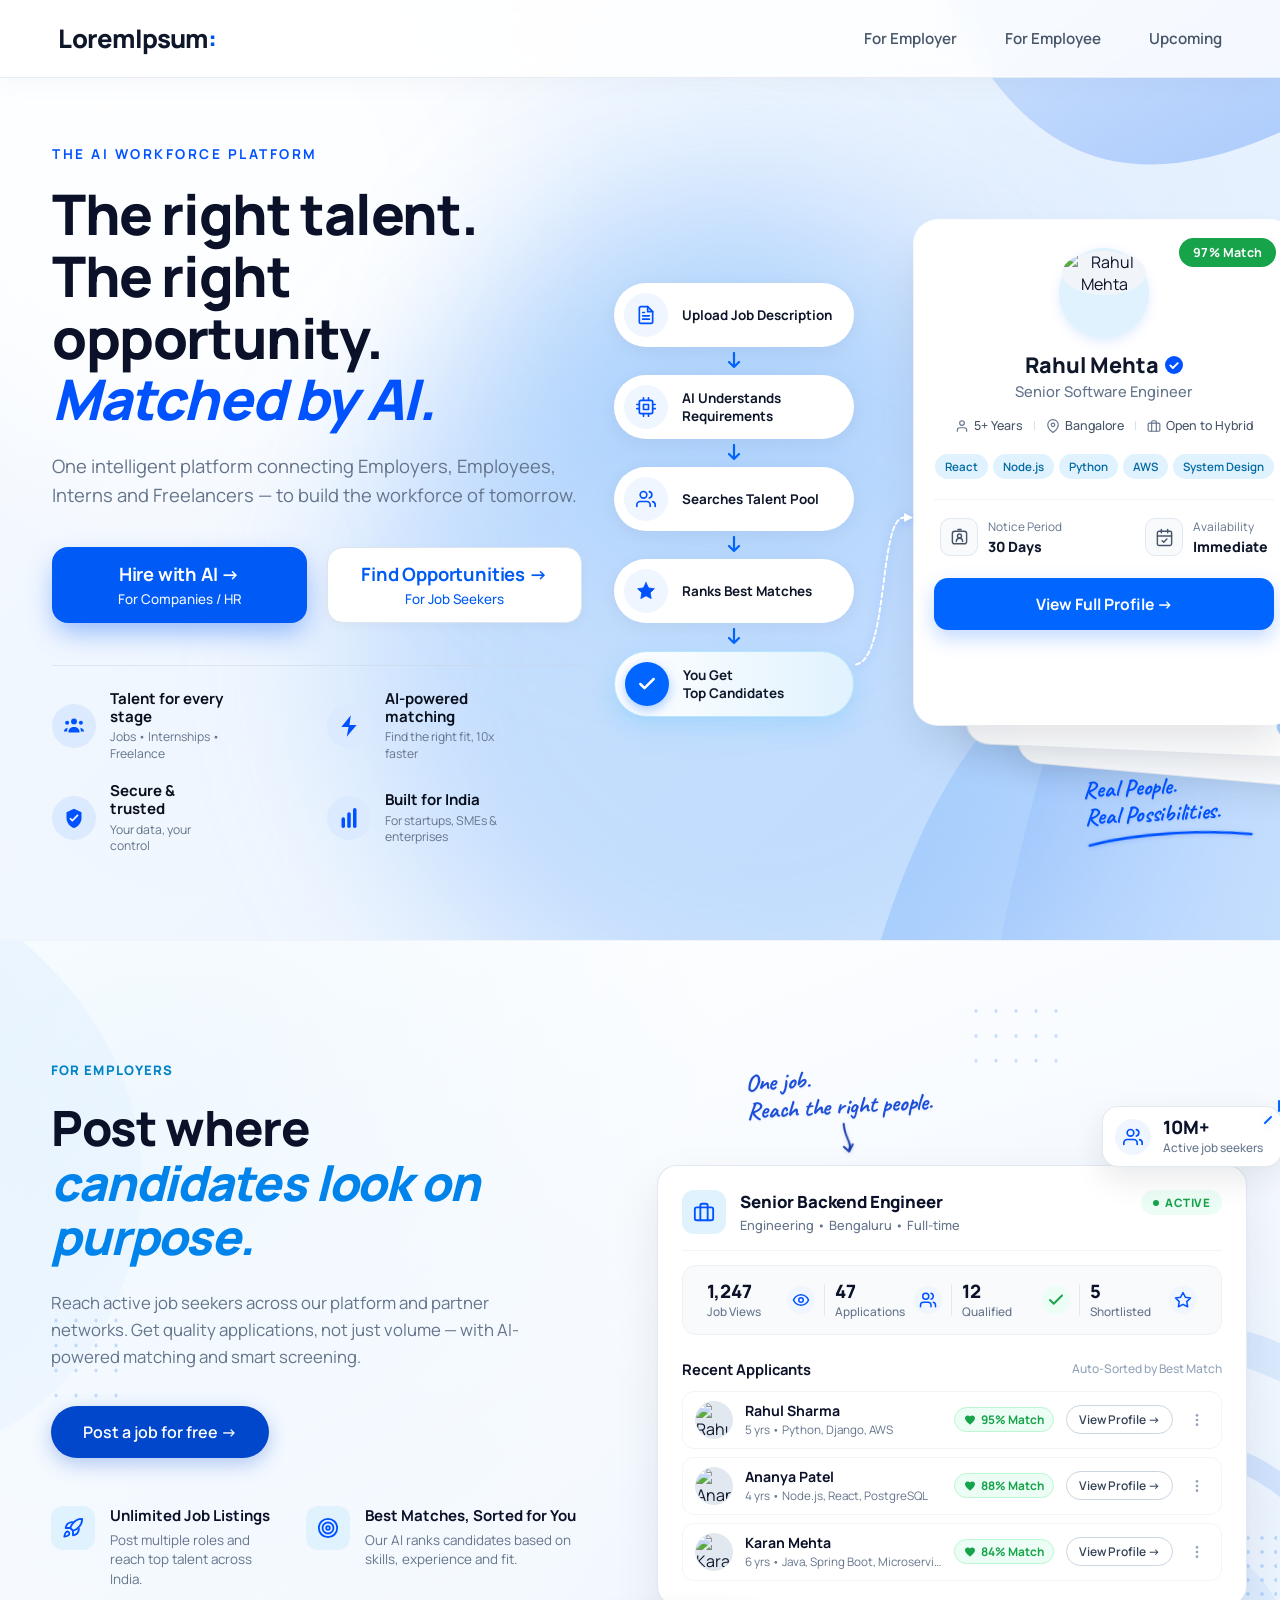
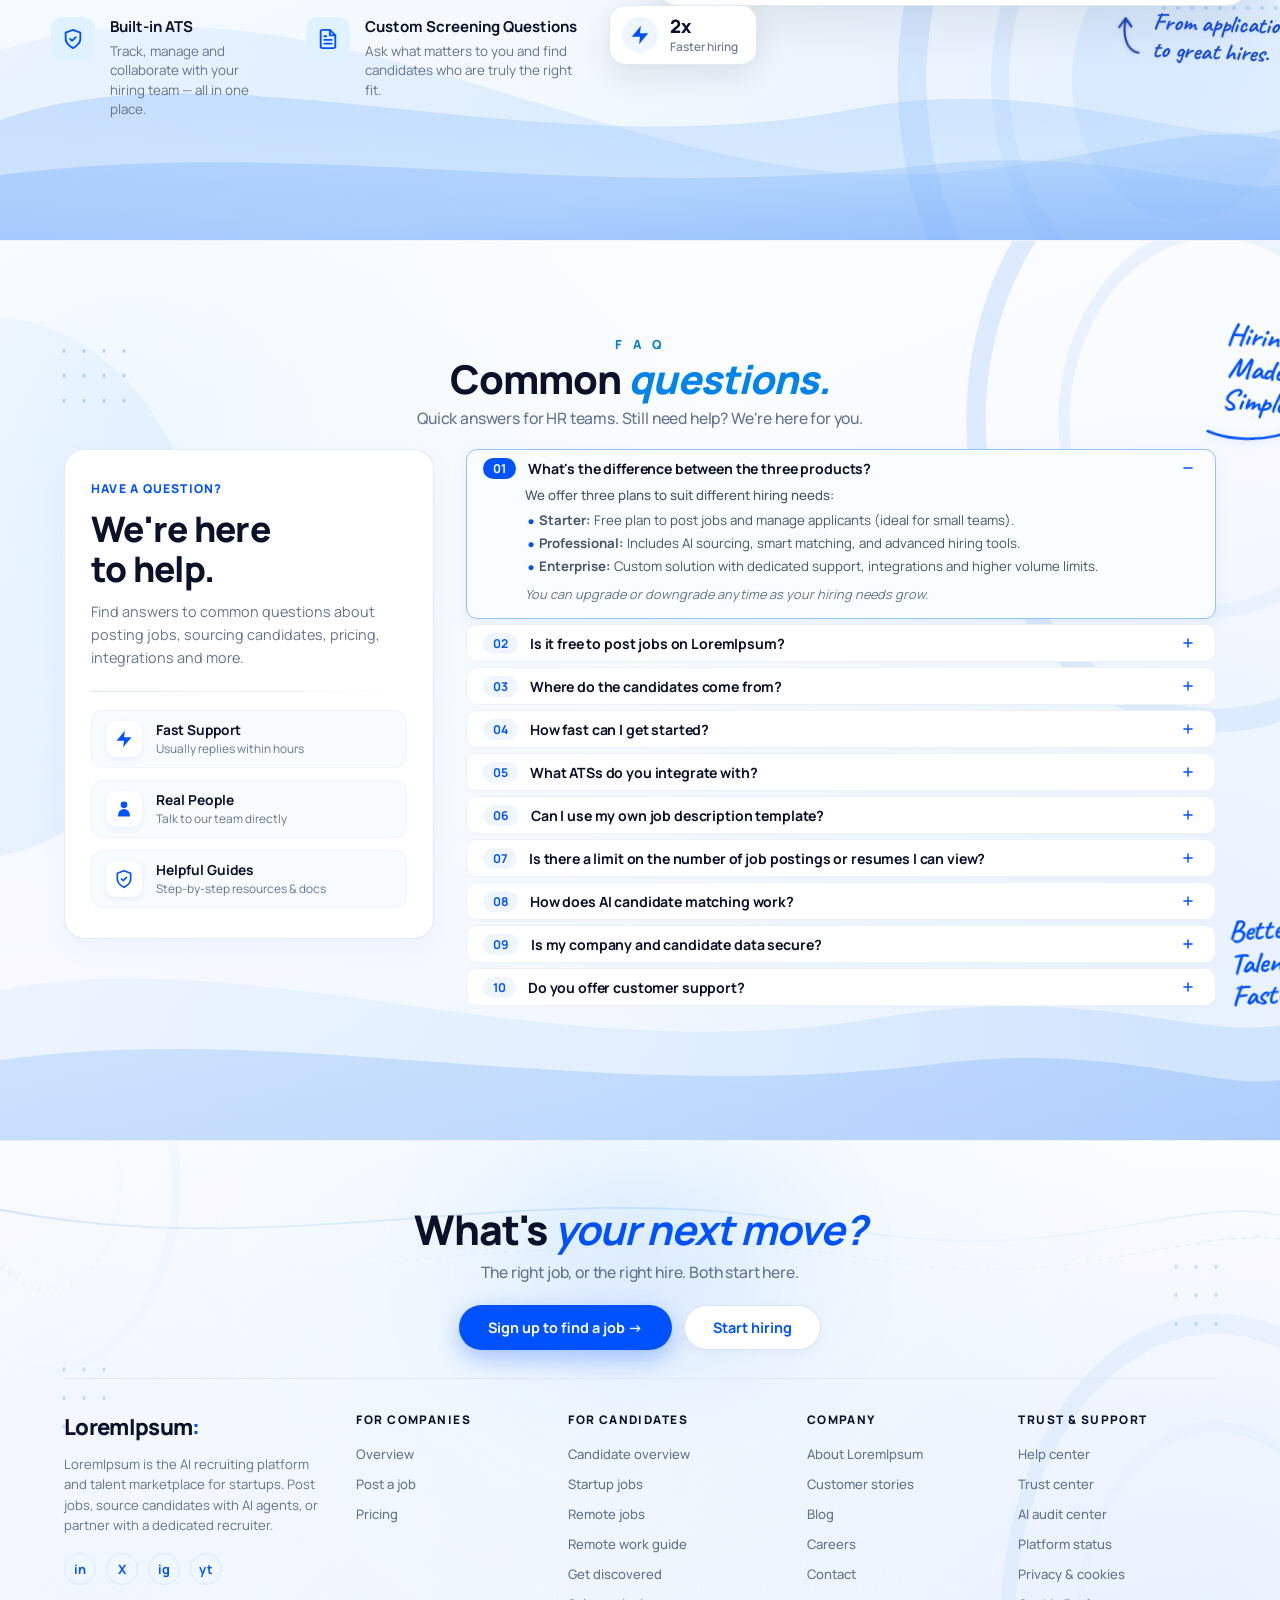
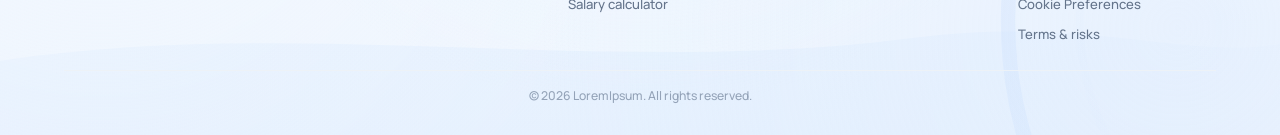
==== commit 3e52836b: "Add files via upload" ====
--- a/index.html
+++ b/index.html
@@ -1,617 +1,1350 @@
-<!DOCTYPE html>
-<html lang="en">
-<head>
-    <meta charset="UTF-8">
-    <meta name="viewport" content="width=device-width, initial-scale=1.0">
-    <title>Lorem Ipsum</title>
-    <link href="https://fonts.googleapis.com/css2?family=Inter:wght@400;500;600;700&display=swap" rel="stylesheet">
-    <link rel="stylesheet" href="styles.css">
-
-    
-    <link href="https://fonts.googleapis.com/css2?family=Caveat:wght@600;700&display=swap" rel="stylesheet">
-    <style>
-                        /* --- Jobs Found Section ------------------------ */
-        .ts-wrap { background: #fff; padding: 7rem 5%; position: relative; overflow: hidden; }
-        .ts-inner { max-width: 1160px; margin: 0 auto; position: relative; z-index: 2; }
-        .ts-header { text-align: center; margin-bottom: 4rem; }
-        .ts-overline { display: inline-block; font-size: 0.7rem; font-weight: 800; letter-spacing: 3px; text-transform: uppercase; color: var(--bright-blue); margin-bottom: 1.2rem; }
-        .ts-header h2 { font-size: 4rem; font-weight: 800; color: var(--navy); line-height: 1.1; letter-spacing: -1.5px; margin-bottom: 0.2rem; }
-        .ts-header h2 em { font-style: italic; font-weight: 700; color: var(--bright-blue); }
-        .ts-header p { font-size: 1rem; color: #94a3b8; font-weight: 500; margin-top: 0.8rem; }
-                .ts-grid { display: grid; grid-template-columns: 1fr 1fr; gap: 1.5rem; }
-        .ts-card { border-radius: 20px; display: flex; overflow: hidden; align-items: stretch; text-align: left; }
-        .ts-card.bg-blue { background-color: #f0f7ff; }
-        .ts-card.bg-green { background-color: #f0fdf4; }
-        .ts-card.bg-purple { background-color: #f5f3ff; }
-        .ts-card.bg-pink { background-color: #fff1f2; }
-        .ts-avatar { width: 150px; flex-shrink: 0; display: flex; flex-direction: column; align-items: center; justify-content: center; padding: 1.5rem 0 1.5rem 1.5rem; }
-        .ts-avatar-circle { width: 100px; height: 120px; border-radius: 50px 50px 0 0; overflow: hidden; margin-bottom: 12px; }
-        .ts-avatar-circle img { width: 100%; height: 100%; object-fit: cover; }
-        .ts-role { font-size: 0.6rem; font-weight: 800; letter-spacing: 1px; text-transform: uppercase; white-space: nowrap; background: rgba(255,255,255,.8); padding: 0.3rem 0.6rem; border-radius: 5px; }
-        .ts-card.bg-blue .ts-role { color: #0ea5e9; }
-        .ts-card.bg-green .ts-role { color: #10b981; }
-        .ts-card.bg-purple .ts-role { color: #8b5cf6; }
-        .ts-card.bg-pink .ts-role { color: #f43f5e; }
-        .ts-body { flex: 1; padding: 2rem 2rem 2rem 1.5rem; display: flex; flex-direction: column; justify-content: center; }
-        .ts-quote-mark { font-size: 3.5rem; font-family: Georgia, serif; line-height: 1; color: #3b82f6; margin-bottom: 0.5rem; }
-        .ts-card.bg-green .ts-quote-mark { color: #10b981; }
-        .ts-card.bg-purple .ts-quote-mark { color: #8b5cf6; }
-        .ts-card.bg-pink .ts-quote-mark { color: #f43f5e; }
-        .ts-quote { font-size: 0.95rem; font-style: italic; line-height: 1.6; color: #334155; margin-bottom: 1.5rem; }
-        .ts-author-row { display: flex; align-items: center; justify-content: space-between; margin-top: auto; }
-        .ts-name  { font-size: 0.9rem; font-weight: 800; color: var(--navy); margin-bottom: 0.2rem; }
-        .ts-title { font-size: 0.75rem; color: #64748b; font-weight: 500; }
-        .ts-brand { display: flex; align-items: center; gap: 0.5rem; font-size: 0.9rem; font-weight: 800; color: var(--navy); }
-        .ts-brand img { height: 24px; }
-        .ts-card.dark .ts-brand { color: #fff; }
-        .ts-brand-dot { width: 20px; height: 20px; border-radius: 5px; display: flex; align-items: center; justify-content: center; font-size: 0.65rem; font-weight: 800; color: #fff; }
-        .ts-stats { display: flex; justify-content: center; align-items: center; gap: 4rem; margin-top: 4rem; padding-top: 3.5rem; border-top: 1px solid #f1f5f9; }
-        .ts-stat { display: flex; align-items: center; gap: 1rem; text-align: left; }
-        .ts-stat-icon { width: 46px; height: 46px; border-radius: 12px; display: flex; align-items: center; justify-content: center; }
-        .ts-stat-num { font-size: 1.9rem; font-weight: 800; color: var(--navy); letter-spacing: -0.5px; }
-        .ts-stat-lbl { font-size: 0.8rem; color: #64748b; font-weight: 500; line-height: 1.4; max-width: 110px; }
-        .ts-divider  { width: 1px; height: 48px; background: #e2e8f0; }
-    </style>
-</head>
-<body>
-                <header class="universal-header">
-        <div class="logo">
-            <a href="index.html" style="color: inherit; text-decoration: none;">LoremIpsum<span style="color: var(--bright-blue);">:</span></a>
-        </div>
-        
-        <nav class="universal-nav">
-            <a href="companies.html">For Employer</a>
-            <a href="employee.html">For Employee</a>
-            <a href="#">Upcoming</a>
-        </nav>
-        
-
-    </header>
-
-                <main>
-        <section class="page-section first-page">
-            <section class="hero">
-                <h1>Lorem ipsum dolor<br><span class="highlight">sit amet elit.</span></h1>
-                <p class="subtitle">Lorem ipsum dolor sit amet, consectetur adipiscing elit, sed do eiusmod tempor incididunt ut labore et dolore magna aliqua. Ut enim ad minim veniam, quis nostrud exercitation ullamco laboris nisi ut aliquip ex ea commodo consequat.</p>
-            </section>
-            
-            <section class="cards-section">
-                <div class="card dark-card">
-                    <div class="card-header" style="color: var(--light-cyan); text-transform: uppercase; font-size: 0.7rem; font-weight: 700; letter-spacing: 1px; margin-bottom: 1.5rem;">LOREM IPSUM</div>
-                    <h2 style="font-size: 2.2rem; font-weight: 700; margin-bottom: 1.5rem; line-height: 1.2;">Dolor sit <span class="highlight" style="color: var(--bright-blue); font-weight: 400; font-style: italic;">amet<br>elit.</span></h2>
-                    <p style="color: #a0a0b8; margin-bottom: 3rem; font-size: 0.9rem; line-height: 1.6;">Consectetur adipiscing elit, sed do<br>eiusmod tempor incididunt<br>ut labore et dolore magna aliqua.</p>
-                    <a href="companies.html" class="btn-primary" style="margin-top: auto; align-self: flex-start;">Lorem ipsum &rarr;</a>
-                </div>
-                
-                <div class="card light-card" style="background: var(--pale-cyan); border: 1px solid #dceef2;">
-                    <div class="card-header" style="color: var(--bright-blue); text-transform: uppercase; font-size: 0.7rem; font-weight: 700; letter-spacing: 1px; margin-bottom: 1.5rem;">DOLOR SIT</div>
-                    <h2 style="color: var(--navy); font-size: 2.2rem; font-weight: 700; margin-bottom: 1.5rem; line-height: 1.2;">Amet<br>consectetur<br><span class="highlight" style="color: var(--bright-blue); font-weight: 400; font-style: italic;">adipiscing.</span></h2>
-                    <p style="color: #666; margin-bottom: 3rem; font-size: 0.9rem; line-height: 1.6;">Sed do eiusmod tempor incididunt<br>ut labore et dolore magna<br>aliqua. Ut enim ad minim veniam.</p>
-                    <button class="btn-primary" style="margin-top: auto; align-self: flex-start;">Dolor sit &rarr;</button>
-                </div>
-            </section>
-        </section>
-
-        <section class="features-section page-section dark-bg">
-            <div class="features-container">
-                <div class="features-left">
-                    <div class="section-header">FOR EMPLOYERS & RECRUITERS</div>
-                    <h2>Hire Smarter.<br>Hire Faster.<br><span class="highlight">Hire with AI.</span></h2>
-                    <p>Let AI do the heavy lifting. Discover qualified candidates faster with intelligent matching, automated profile screening, skill-based recommendations, and smarter talent discovery�so recruiters can focus on choosing the right person, not searching through thousands of profiles.</p>
-                    <div class="btn-group">
-                        <a href="companies.html" class="btn-primary">Find Your Perfect Candidate &rarr;</a>
-                    </div>
-                </div>
-                
-                <div class="features-right">
-                    <div class="feature-item">
-                        <h3>Lorem ipsum dolor</h3>
-                    </div>
-                    <div class="feature-item">
-                        <h3>Lorem ipsum dolor</h3>
-                    </div>
-                    <div class="feature-item">
-                        <h3>Lorem ipsum dolor</h3>
-                    </div>
-                    <div class="feature-item">
-                        <h3>Lorem ipsum dolor</h3>
-                    </div>
-                    <div class="feature-item">
-                        <h3>Lorem ipsum dolor</h3>
-                    </div>
-                    <div class="feature-item">
-                        <h3>Lorem ipsum dolor</h3>
-                    </div>
-                </div>
-            </div>
-        </section>
-
-        <section class="candidates-section page-section">
-            <div class="candidates-top">
-                <div class="candidates-left">
-                    <div class="section-header">FOR JOB SEEKERS</div>
-                    <h2>Your Skills.<br>Your Potential.<br><span class="highlight">Your Next Opportunity�Powered by AI.</span></h2>
-                    <p>Stop applying blindly. Our AI understands your skills, experience, preferences, and career goals to help you discover opportunities that genuinely fit your profile. Get smarter job recommendations and present yourself better to employers.</p>
-                    <div class="btn-group">
-                        <button class="btn-primary">Find Your Next Opportunity &rarr;</button>
-                    </div>
-                </div>
-                
-                <div class="candidates-right">
-                    <div class="flip-card">
+<!DOCTYPE html>
+<html lang="en">
+<head>
+    <meta charset="UTF-8">
+    <meta name="viewport" content="width=device-width, initial-scale=1.0">
+    <title>The AI Workforce Platform</title>
+    <!-- Fonts: Manrope Only -->
+    <link rel="preconnect" href="https://fonts.googleapis.com">
+    <link rel="preconnect" href="https://fonts.gstatic.com" crossorigin>
+    <link href="https://fonts.googleapis.com/css2?family=Caveat:wght@600;700&family=Manrope:wght@300;400;500;600;700;800&display=swap" rel="stylesheet">
+    <!-- CSS -->
+    <link rel="stylesheet" href="style.css">
+    <script>
+        // Immediately prevent browser scroll restoration on refresh
+        if ('scrollRestoration' in history) {
+            history.scrollRestoration = 'manual';
+        }
+        if (window.location.hash) {
+            history.replaceState(null, '', window.location.pathname);
+        }
+        window.scrollTo(0, 0);
+    </script>
+</head>
+<body>
+
+    <!-- Navigation Bar -->
+    <header class="navbar">
+        <div class="nav-container">
+            <div class="logo">
+                <a href="index.html">LoremIpsum<span class="logo-accent">:</span></a>
+            </div>
+            <nav class="nav-links">
+                <a href="employer.html">For Employer</a>
+                <a href="employee.html">For Employee</a>
+                <a href="#">Upcoming</a>
+            </nav>
+        </div>
+    </header>
+
+    <section class="hero-section">
+        <!-- Abstract Layered Background Graphics -->
+        <div class="bg-graphics">
+            <div class="bg-shape blob-1"></div>
+            <div class="bg-shape blob-2"></div>
+            <div class="bg-shape blob-3"></div>
+            <svg class="bg-waves" viewBox="0 0 1600 900" fill="none" xmlns="http://www.w3.org/2000/svg" preserveAspectRatio="none">
+                <path d="M750,-120 C920,180 1200,220 1650,80 L1650,-120 Z" fill="url(#blueWave1)" opacity="0.4"/>
+                <path d="M680,950 C880,580 1250,540 1650,720 L1650,950 Z" fill="url(#blueWave2)" opacity="0.35"/>
+                <path d="M920,950 C1100,480 1350,320 1680,480 L1680,950 Z" fill="url(#blueWave3)" opacity="0.25"/>
+                <defs>
+                    <linearGradient id="blueWave1" x1="0%" y1="0%" x2="100%" y2="100%">
+                        <stop offset="0%" stop-color="#bfdbfe"/>
+                        <stop offset="100%" stop-color="#3b82f6"/>
+                    </linearGradient>
+                    <linearGradient id="blueWave2" x1="0%" y1="100%" x2="100%" y2="0%">
+                        <stop offset="0%" stop-color="#60a5fa"/>
+                        <stop offset="100%" stop-color="#93c5fd"/>
+                    </linearGradient>
+                    <linearGradient id="blueWave3" x1="0%" y1="0%" x2="100%" y2="100%">
+                        <stop offset="0%" stop-color="#3b82f6"/>
+                        <stop offset="100%" stop-color="#dbeafe"/>
+                    </linearGradient>
+                </defs>
+            </svg>
+        </div>
+        
+        <div class="container">
+            
+            <!-- LEFT COLUMN -->
+            <div class="left-column">
+                <div class="eyebrow">THE AI WORKFORCE PLATFORM</div>
+                
+                <h1>
+                    The right talent.<br>
+                    The right opportunity.<br>
+                    <span class="highlight">Matched by AI.</span>
+                </h1>
+                
+                <p class="description">
+                    One intelligent platform connecting Employers, Employees,<br>
+                    Interns and Freelancers — to build the workforce of tomorrow.
+                </p>
+                
+                <div class="cta-group">
+                    <a href="employer.html" class="btn btn-primary" style="text-decoration: none;">
+                        <span class="btn-title">Hire with AI &rarr;</span>
+                        <span class="btn-sub">For Companies / HR</span>
+                    </a>
+                    <button class="btn btn-secondary">
+                        <span class="btn-title">Find Opportunities &rarr;</span>
+                        <span class="btn-sub">For Job Seekers</span>
+                    </button>
+                </div>
+                
+                <div class="features">
+                    <!-- Feature 1: Talent for every stage -->
+                    <div class="feature-item">
+                        <div class="feature-icon icon-circle-light">
+                            <svg width="22" height="22" viewBox="0 0 24 24" fill="#0052ff" xmlns="http://www.w3.org/2000/svg">
+                                <circle cx="12" cy="7" r="3.2"/>
+                                <path d="M6 18c0-2.8 2.7-5 6-5s6 2.2 6 5v1H6v-1z"/>
+                                <circle cx="4.5" cy="8.5" r="2.2"/>
+                                <path d="M1 18c0-2.2 1.8-3.8 4.2-4.2-.4.8-.6 1.7-.6 2.7v1.5H1V18z"/>
+                                <circle cx="19.5" cy="8.5" r="2.2"/>
+                                <path d="M23 18c0-2.2-1.8-3.8-4.2-4.2.4.8.6 1.7.6 2.7v1.5H23V18z"/>
+                            </svg>
+                        </div>
+                        <div class="feature-text">
+                            <strong>Talent for every<br>stage</strong>
+                            <span>Jobs • Internships •<br>Freelance</span>
+                        </div>
+                    </div>
+                    
+                    <!-- Feature 2: AI-powered matching -->
+                    <div class="feature-item">
+                        <div class="feature-icon icon-circle-light">
+                            <svg width="18" height="22" viewBox="0 0 20 24" fill="#0052ff" xmlns="http://www.w3.org/2000/svg">
+                                <path d="M12 0L1.5 13H9.5L7.5 24L18.5 11H10.5L12 0Z"/>
+                            </svg>
+                        </div>
+                        <div class="feature-text">
+                            <strong>AI-powered<br>matching</strong>
+                            <span>Find the right fit, 10x<br>faster</span>
+                        </div>
+                    </div>
+                    
+                    <!-- Feature 3: Secure & trusted -->
+                    <div class="feature-item">
+                        <div class="feature-icon icon-circle-light">
+                            <svg width="20" height="22" viewBox="0 0 24 26" fill="none" xmlns="http://www.w3.org/2000/svg">
+                                <path d="M12 2L3 6V13C3 18.5 6.8 23.6 12 25C17.2 23.6 21 18.5 21 13V6L12 2Z" fill="#0052ff"/>
+                                <path d="M10 17.5L6.5 14L7.9 12.6L10 14.7L16.1 8.6L17.5 10L10 17.5Z" fill="white"/>
+                            </svg>
+                        </div>
+                        <div class="feature-text">
+                            <strong>Secure &<br>trusted</strong>
+                            <span>Your data, your<br>control</span>
+                        </div>
+                    </div>
+                    
+                    <!-- Feature 4: Built for India -->
+                    <div class="feature-item">
+                        <div class="feature-icon icon-circle-light">
+                            <svg width="20" height="20" viewBox="0 0 22 24" fill="#0052ff" xmlns="http://www.w3.org/2000/svg">
+                                <rect x="2" y="11" width="4.2" height="13" rx="2.1"/>
+                                <rect x="8.9" y="5" width="4.2" height="19" rx="2.1"/>
+                                <rect x="15.8" y="0" width="4.2" height="24" rx="2.1"/>
+                            </svg>
+                        </div>
+                        <div class="feature-text">
+                            <strong>Built for India</strong>
+                            <span>For startups, SMEs &<br>enterprises</span>
+                        </div>
+                    </div>
+                </div>
+            </div>
+
+            <!-- RIGHT COLUMN -->
+            <div class="right-column">
+                
+                <!-- Flowchart -->
+                <div class="flowchart">
+                    <div class="flow-step">
+                        <div class="step-icon">
+                            <svg width="20" height="20" viewBox="0 0 24 24" fill="none" stroke="#0052ff" stroke-width="2" stroke-linecap="round" stroke-linejoin="round">
+                                <path d="M14 2H6a2 2 0 0 0-2 2v16a2 2 0 0 0 2 2h12a2 2 0 0 0 2-2V8z"></path>
+                                <polyline points="14 2 14 8 20 8"></polyline>
+                                <line x1="16" y1="13" x2="8" y2="13"></line>
+                                <line x1="16" y1="17" x2="8" y2="17"></line>
+                                <polyline points="10 9 9 9 8 9"></polyline>
+                            </svg>
+                        </div>
+                        <span>Upload Job Description</span>
+                    </div>
+                    <div class="flow-arrow">
+                        <svg width="14" height="18" viewBox="0 0 14 18" fill="none" xmlns="http://www.w3.org/2000/svg">
+                            <path d="M7 1v14m0 0l-5-5m5 5l5-5" stroke="currentColor" stroke-width="2.2" stroke-linecap="round" stroke-linejoin="round"/>
+                        </svg>
+                    </div>
+                    
+                    <div class="flow-step">
+                        <div class="step-icon">
+                            <svg width="20" height="20" viewBox="0 0 24 24" fill="none" stroke="#0052ff" stroke-width="2" stroke-linecap="round" stroke-linejoin="round">
+                                <rect x="4" y="4" width="16" height="16" rx="2"></rect>
+                                <rect x="9" y="9" width="6" height="6"></rect>
+                                <line x1="9" y1="1" x2="9" y2="4"></line>
+                                <line x1="15" y1="1" x2="15" y2="4"></line>
+                                <line x1="9" y1="20" x2="9" y2="23"></line>
+                                <line x1="15" y1="20" x2="15" y2="23"></line>
+                                <line x1="20" y1="9" x2="23" y2="9"></line>
+                                <line x1="20" y1="14" x2="23" y2="14"></line>
+                                <line x1="1" y1="9" x2="4" y2="9"></line>
+                                <line x1="1" y1="14" x2="4" y2="14"></line>
+                            </svg>
+                        </div>
+                        <span>AI Understands<br>Requirements</span>
+                    </div>
+                    <div class="flow-arrow">
+                        <svg width="14" height="18" viewBox="0 0 14 18" fill="none" xmlns="http://www.w3.org/2000/svg">
+                            <path d="M7 1v14m0 0l-5-5m5 5l5-5" stroke="currentColor" stroke-width="2.2" stroke-linecap="round" stroke-linejoin="round"/>
+                        </svg>
+                    </div>
+                    
+                    <div class="flow-step">
+                        <div class="step-icon">
+                            <svg width="20" height="20" viewBox="0 0 24 24" fill="none" stroke="#0052ff" stroke-width="2" stroke-linecap="round" stroke-linejoin="round">
+                                <path d="M17 21v-2a4 4 0 0 0-4-4H5a4 4 0 0 0-4 4v2"></path>
+                                <circle cx="9" cy="7" r="4"></circle>
+                                <path d="M23 21v-2a4 4 0 0 0-3-3.87"></path>
+                                <path d="M16 3.13a4 4 0 0 1 0 7.75"></path>
+                            </svg>
+                        </div>
+                        <span>Searches Talent Pool</span>
+                    </div>
+                    <div class="flow-arrow">
+                        <svg width="14" height="18" viewBox="0 0 14 18" fill="none" xmlns="http://www.w3.org/2000/svg">
+                            <path d="M7 1v14m0 0l-5-5m5 5l5-5" stroke="currentColor" stroke-width="2.2" stroke-linecap="round" stroke-linejoin="round"/>
+                        </svg>
+                    </div>
+                    
+                    <div class="flow-step">
+                        <div class="step-icon">
+                            <svg width="20" height="20" viewBox="0 0 24 24" fill="#0052ff" stroke="#0052ff" stroke-width="1" stroke-linecap="round" stroke-linejoin="round">
+                                <polygon points="12 2 15.09 8.26 22 9.27 17 14.14 18.18 21.02 12 17.77 5.82 21.02 7 14.14 2 9.27 8.91 8.26 12 2"></polygon>
+                            </svg>
+                        </div>
+                        <span>Ranks Best Matches</span>
+                    </div>
+                    <div class="flow-arrow">
+                        <svg width="14" height="18" viewBox="0 0 14 18" fill="none" xmlns="http://www.w3.org/2000/svg">
+                            <path d="M7 1v14m0 0l-5-5m5 5l5-5" stroke="currentColor" stroke-width="2.2" stroke-linecap="round" stroke-linejoin="round"/>
+                        </svg>
+                    </div>
+                    
+                    <div class="flow-step active-step">
+                        <div class="step-icon active-icon">
+                            <svg width="20" height="20" viewBox="0 0 24 24" fill="none" stroke="#ffffff" stroke-width="3" stroke-linecap="round" stroke-linejoin="round">
+                                <polyline points="20 6 9 17 4 12"></polyline>
+                            </svg>
+                        </div>
+                        <span>You Get<br>Top Candidates</span>
                         
-
-<div class="flip-card-inner">
-    <div class="flip-card-front">
-        <div class="wk-header">
-            <div class="wk-logo">
-                <svg width="20" height="20" viewBox="0 0 24 24" fill="#fff"><circle cx="12" cy="7" r="4"/><circle cx="6" cy="17" r="4"/><circle cx="18" cy="17" r="4"/></svg>
-                <div>LoremIpsum<span class="wk-logo-sub">AI WORKFORCE PLATFORM</span></div>
-            </div>
-            <div class="wk-capsule">Talent for a<br>Better Tomorrow</div>
-        </div>
-        <div class="wk-body">
-            <div class="wk-profile-row">
-                <div class="wk-avatar-col">
-                    <div class="wk-avatar"><img src="https://i.pravatar.cc/150?img=11" alt="Lorem Ipsum"></div>
-                    <div class="wk-status">Open to Opportunities</div>
-                </div>
-                <div class="wk-info">
-                    <h3>Lorem Ipsum <svg width="18" height="18" viewBox="0 0 24 24" fill="var(--bright-blue)"><path d="M12 2C6.5 2 2 6.5 2 12s4.5 10 10 10 10-4.5 10-10S17.5 2 12 2zm-2 15l-5-5 1.4-1.4 3.6 3.6 7.6-7.6L19 8l-9 9z"/></svg></h3>
-                    <h4>Lorem Ipsum Dolor</h4>
-                    <p class="sub">Lorem ipsum dolor sit amet, consectetur adipiscing elit, sed do eiusmod tempor incididunt ut labore et dolore magna aliqua. Ut enim ad minim veniam, quis nostrud exercitation ullamco laboris nisi ut aliquip ex ea commodo consequat.</p>
-                    <div class="wk-contact">
-                        <div><svg width="14" height="14" viewBox="0 0 24 24" fill="var(--bright-blue)"><path d="M20 4H4c-1.1 0-1.99.9-1.99 2L2 18c0 1.1.9 2 2 2h16c1.1 0 2-.9 2-2V6c0-1.1-.9-2-2-2zm0 4l-8 5-8-5V6l8 5 8-5v2z"/></svg> lorem.ipsum@dolor.sit</div>
-                        <div><svg width="14" height="14" viewBox="0 0 24 24" fill="var(--bright-blue)"><path d="M6.62 10.79c1.44 2.83 3.76 5.14 6.59 6.59l2.2-2.2c.27-.27.67-.36 1.02-.24 1.12.37 2.33.57 3.57.57.55 0 1 .45 1 1V20c0 .55-.45 1-1 1-9.39 0-17-7.61-17-17 0-.55.45-1 1-1h3.5c.55 0 1 .45 1 1 0 1.25.2 2.45.57 3.57.11.35.03.74-.25 1.02l-2.2 2.2z"/></svg> +00 00000 00000</div>
-                        <div><svg width="14" height="14" viewBox="0 0 24 24" fill="var(--bright-blue)"><path d="M12 2C8.13 2 5 5.13 5 9c0 5.25 7 13 7 13s7-7.75 7-13c0-3.87-3.13-7-7-7zm0 9.5c-1.38 0-2.5-1.12-2.5-2.5s1.12-2.5 2.5-2.5 2.5 1.12 2.5 2.5-1.12 2.5-2.5 2.5z"/></svg> Lorem Ipsum, Dolor</div>
-                    </div>
-                </div>
-            </div>
-            
-            <hr class="wk-divider">
-            
-            <div>
-                <div class="wk-section-title"><svg width="14" height="14" viewBox="0 0 24 24" fill="var(--bright-blue)"><path d="M19.14,12.94c0.04-0.3,0.06-0.61,0.06-0.94c0-0.32-0.02-0.64-0.06-0.94l2.03-1.58c0.18-0.14,0.23-0.41,0.12-0.61 l-1.92-3.32c-0.12-0.22-0.37-0.29-0.59-0.22l-2.39,0.96c-0.5-0.38-1.03-0.7-1.62-0.94L14.4,2.81c-0.04-0.24-0.24-0.41-0.48-0.41 h-3.84c-0.24,0-0.43,0.17-0.47,0.41L9.25,5.35C8.66,5.59,8.12,5.92,7.63,6.29L5.24,5.33c-0.22-0.08-0.47,0-0.59,0.22L2.73,8.87 C2.62,9.08,2.66,9.34,2.86,9.48l2.03,1.58C4.84,11.36,4.8,11.69,4.8,12s0.02,0.64,0.06,0.94l-2.03,1.58 c-0.18,0.14-0.23,0.41-0.12,0.61l1.92,3.32c0.12,0.22,0.37,0.29,0.59,0.22l2.39-0.96c0.5,0.38,1.03,0.7,1.62,0.94l0.36,2.54 c0.05,0.24,0.24,0.41,0.48,0.41h3.84c0.24,0,0.43-0.17,0.47-0.41l0.36-2.54c0.59-0.24,1.13-0.56,1.62-0.94l2.39,0.96 c0.22,0.08,0.47,0,0.59-0.22l1.92-3.32c0.12-0.22,0.07-0.49-0.12-0.61L19.14,12.94z M12,15.6c-1.98,0-3.6-1.62-3.6-3.6 s1.62-3.6,3.6-3.6s3.6,1.62,3.6,3.6S13.98,15.6,12,15.6z"/></svg> SKILLS</div>
-                <div class="wk-skills-grid">
-                    <span class="wk-skill">JavaScript</span><span class="wk-skill">React.js</span><span class="wk-skill">Node.js</span><span class="wk-skill">Python</span><span class="wk-skill">PostgreSQL</span><span class="wk-skill">AWS</span><span class="wk-skill">Docker</span><span class="wk-skill">Git</span><span class="wk-skill">System Design</span>
-                </div>
-            </div>
-            
-            <hr class="wk-divider">
-            
-            <div class="wk-footer-cols">
-                <div>
-                    <div class="wk-section-title"><svg width="14" height="14" viewBox="0 0 24 24" fill="var(--bright-blue)"><path d="M12 1L3 5v6c0 5.55 3.84 10.74 9 12 5.16-1.26 9-6.45 9-12V5l-9-4zm-2 16l-4-4 1.41-1.41L10 14.17l6.59-6.59L18 9l-8 8z"/></svg> CERTIFICATES</div>
-                    <div class="wk-col-item" style="display: flex; flex-direction: column; gap: 0.8rem; line-height: 1.2;"><div>AWS Certified<br><span style="font-size: 0.6rem; font-weight: 500; color: #64748b;">Solutions Architect</span></div><div>Google Cloud<br><span style="font-size: 0.6rem; font-weight: 500; color: #64748b;">Associate</span></div></div>
-                </div>
-                <div>
-                    <div class="wk-section-title"><svg width="14" height="14" viewBox="0 0 24 24" fill="var(--bright-blue)"><path d="M11.99 2C6.47 2 2 6.48 2 12s4.47 10 9.99 10C17.52 22 22 17.52 22 12S17.52 2 11.99 2zM12 20c-4.42 0-8-3.58-8-8s3.58-8 8-8 8 3.58 8 8-3.58 8-8 8zm.5-13H11v6l5.25 3.15.75-1.23-4.5-2.67z"/></svg> NOTICE PERIOD</div>
-                    <div class="wk-col-item">30 Days</div>
-                </div>
-                <div>
-                    <div class="wk-section-title"><svg width="14" height="14" viewBox="0 0 24 24" fill="var(--bright-blue)"><path d="M20 6h-4V4c0-1.11-.89-2-2-2h-4c-1.11 0-2 .89-2 2v2H4c-1.11 0-1.99.89-1.99 2L2 19c0 1.11.89 2 2 2h16c1.11 0 2-.89 2-2V8c0-1.11-.89-2-2-2zm-6 0h-4V4h4v2z"/></svg> PREFERENCE</div>
-                    <div class="wk-col-item pref">
-                        <div class="wk-pref-row"><svg width="10" height="10" viewBox="0 0 24 24" fill="var(--navy)"><path d="M10 20v-6h4v6h5v-8h3L12 3 2 12h3v8z"/></svg> Onsite</div>
-                        <div class="wk-pref-row"><svg width="10" height="10" viewBox="0 0 24 24" fill="var(--navy)"><path d="M12 3L2 12h3v8h14v-8h3L12 3zm0 2.7l4.3 3.86L12 13.43 7.7 9.56 12 5.7z"/></svg> Hybrid</div>
-                        <div class="wk-pref-row"><svg width="10" height="10" viewBox="0 0 24 24" fill="var(--navy)"><path d="M19.35 10.04C18.67 6.59 15.64 4 12 4 9.11 4 6.6 5.64 5.36 8.04 2.34 8.36 0 10.91 0 14c0 3.31 2.69 6 6 6h13c2.76 0 5-2.24 5-5 0-2.64-2.05-4.78-4.65-4.96z"/></svg> Remote</div>
-                    </div>
-                </div>
+                        <!-- Animated flowing connection to card -->
+                        <svg class="connection-line" width="80" height="220" viewBox="0 0 80 220" fill="none" xmlns="http://www.w3.org/2000/svg">
+                            <path d="M 4 212 C 48 204, 34 16, 68 16" stroke="white" stroke-width="2.5" stroke-dasharray="6 4" stroke-linecap="round"/>
+                            <polygon points="68,10 80,16 68,22" fill="white"/>
+                        </svg>
+                    </div>
+                </div>
+
+                <!-- Layered Cards Stack Wrapper -->
+                <div class="cards-stack-wrapper">
+                    <!-- Top Handwritten Note -->
+                    <div class="hero-handwritten hero-top-note">
+                        <span class="hero-handwritten-text">Smarter<br>Hiring.<br>Brighter<br>Futures.</span>
+                    </div>
+                    
+                    <!-- Bottom Handwritten Note -->
+                    <div class="hero-handwritten hero-bottom-note">
+                        <span class="hero-handwritten-text">Real People.<br>Real Possibilities.</span>
+                        <svg class="note-underline" width="170" height="18" viewBox="0 0 170 18" fill="none" xmlns="http://www.w3.org/2000/svg">
+                            <path d="M 4 13 C 50 3, 115 3, 166 10" stroke="#0052ff" stroke-width="2.6" stroke-linecap="round"/>
+                        </svg>
+                    </div>
+
+                    <!-- 3D Stack Container -->
+                    <div class="cards-stack">
+                        <!-- Card 3: Back (85%) -->
+                        <div class="card-stacked card-back">
+                            <div class="stacked-exposed-col">
+                                <div class="stacked-badge">85%</div>
+                                <div class="stacked-avatar">
+                                    <img src="https://images.unsplash.com/photo-1500648767791-00dcc994a43e?w=150&auto=format&fit=crop&q=80" alt="Candidate">
+                                </div>
+                                <div class="skeleton-line skeleton-title"></div>
+                                <div class="skeleton-line skeleton-sub"></div>
+                                <div class="skeleton-pills">
+                                    <span></span>
+                                </div>
+                            </div>
+                            <div class="stacked-btn-strip"></div>
+                        </div>
+
+                        <!-- Card 2: Middle (89%) -->
+                        <div class="card-stacked card-middle">
+                            <div class="stacked-exposed-col">
+                                <div class="stacked-badge">89%</div>
+                                <div class="stacked-avatar">
+                                    <img src="https://images.unsplash.com/photo-1573496359142-b8d87734a5a2?w=150&auto=format&fit=crop&q=80" alt="Candidate">
+                                </div>
+                                <div class="skeleton-line skeleton-title"></div>
+                                <div class="skeleton-line skeleton-sub"></div>
+                                <div class="skeleton-pills">
+                                    <span></span>
+                                </div>
+                            </div>
+                            <div class="stacked-btn-strip"></div>
+                        </div>
+
+                        <!-- Card 1: Front (97% Match - Rahul Mehta) -->
+                        <div class="profile-card">
+                            <div class="match-badge">97% Match</div>
+                            
+                            <div class="profile-header">
+                                <div class="avatar-ring">
+                                    <img src="https://images.unsplash.com/photo-1507003211169-0a1dd7228f2d?w=300&auto=format&fit=crop&q=80" alt="Rahul Mehta">
+                                </div>
+                                <h2>
+                                    Rahul Mehta 
+                                    <svg class="verify-badge" width="18" height="18" viewBox="0 0 24 24" fill="none" xmlns="http://www.w3.org/2000/svg">
+                                        <circle cx="12" cy="12" r="12" fill="#0052ff"/>
+                                        <path d="M7 12.5L10.5 16L17 9.5" stroke="white" stroke-width="2.5" stroke-linecap="round" stroke-linejoin="round"/>
+                                    </svg>
+                                </h2>
+                                <p class="job-title">Senior Software Engineer</p>
+                            </div>
+                            
+                            <div class="profile-meta">
+                                <span>
+                                    <svg width="14" height="14" viewBox="0 0 24 24" fill="none" stroke="#64748b" stroke-width="2" stroke-linecap="round" stroke-linejoin="round">
+                                        <path d="M20 21v-2a4 4 0 0 0-4-4H8a4 4 0 0 0-4 4v2"></path>
+                                        <circle cx="12" cy="7" r="4"></circle>
+                                    </svg>
+                                    5+ Years
+                                </span>
+                                <span class="divider">|</span>
+                                <span>
+                                    <svg width="14" height="14" viewBox="0 0 24 24" fill="none" stroke="#64748b" stroke-width="2" stroke-linecap="round" stroke-linejoin="round">
+                                        <path d="M21 10c0 7-9 13-9 13s-9-6-9-13a9 9 0 0 1 18 0z"></path>
+                                        <circle cx="12" cy="10" r="3"></circle>
+                                    </svg>
+                                    Bangalore
+                                </span>
+                                <span class="divider">|</span>
+                                <span>
+                                    <svg width="14" height="14" viewBox="0 0 24 24" fill="none" stroke="#64748b" stroke-width="2" stroke-linecap="round" stroke-linejoin="round">
+                                        <rect x="2" y="7" width="20" height="14" rx="2" ry="2"></rect>
+                                        <path d="M16 21V5a2 2 0 0 0-2-2h-4a2 2 0 0 0-2 2v16"></path>
+                                    </svg>
+                                    Open to Hybrid
+                                </span>
+                            </div>
+                            
+                            <div class="skills">
+                                <span class="skill-pill">React</span>
+                                <span class="skill-pill">Node.js</span>
+                                <span class="skill-pill">Python</span>
+                                <span class="skill-pill">AWS</span>
+                                <span class="skill-pill">System Design</span>
+                            </div>
+                            
+                            <hr>
+                            
+                            <div class="availability-row">
+                                <div class="info-block">
+                                    <div class="icon-box">
+                                        <svg width="19" height="19" viewBox="0 0 24 24" fill="none" stroke="#475569" stroke-width="1.8" stroke-linecap="round" stroke-linejoin="round">
+                                            <rect x="3" y="4" width="18" height="16" rx="3"></rect>
+                                            <circle cx="12" cy="10" r="2.5"></circle>
+                                            <path d="M8 17a4 4 0 0 1 8 0"></path>
+                                            <line x1="10" y1="2" x2="14" y2="2"></line>
+                                        </svg>
+                                    </div>
+                                    <div>
+                                        <div class="info-label">Notice Period</div>
+                                        <div class="info-value">30 Days</div>
+                                    </div>
+                                </div>
+                                <div class="info-block">
+                                    <div class="icon-box">
+                                        <svg width="19" height="19" viewBox="0 0 24 24" fill="none" stroke="#475569" stroke-width="1.8" stroke-linecap="round" stroke-linejoin="round">
+                                            <rect x="3" y="4" width="18" height="18" rx="2" ry="2"></rect>
+                                            <line x1="16" y1="2" x2="16" y2="6"></line>
+                                            <line x1="8" y1="2" x2="8" y2="6"></line>
+                                            <line x1="3" y1="10" x2="21" y2="10"></line>
+                                            <path d="m9 16 2 2 4-4"></path>
+                                        </svg>
+                                    </div>
+                                    <div>
+                                        <div class="info-label">Availability</div>
+                                        <div class="info-value">Immediate</div>
+                                    </div>
+                                </div>
+                            </div>
+                            
+                            <button class="btn-full">View Full Profile &rarr;</button>
+                        </div>
+                    </div>
+                </div>
+
             </div>
         </div>
-        <div class="wk-bottom">
-            <div class="wk-cursive">Let's build the future<br>together</div>
-            <div class="wk-qr">
-                <img src="https://api.qrserver.com/v1/create-qr-code/?size=150x150&data=LoremIpsum" alt="QR">
-                <div>Scan to<br>View Profile</div>
+    </section>
+
+    <!-- SECTION 2: FOR EMPLOYERS -->
+    <section id="for-employer" class="employers-section">
+        <!-- Minimal Vector Background Graphics -->
+        <div class="bg-graphics-emp" aria-hidden="true">
+            <svg class="bg-vector-emp" viewBox="0 0 1600 900" fill="none" xmlns="http://www.w3.org/2000/svg" preserveAspectRatio="none">
+                <!-- Concentric Circular Arcs on bottom right -->
+                <circle cx="1480" cy="740" r="340" stroke="url(#arcGrad1)" stroke-width="36" opacity="0.22"/>
+                <circle cx="1480" cy="740" r="230" stroke="url(#arcGrad2)" stroke-width="22" opacity="0.18"/>
+                <circle cx="1480" cy="740" r="140" fill="url(#arcGrad3)" opacity="0.12"/>
+
+                <!-- Smooth Flowing Bottom Waves -->
+                <path d="M0,710 C320,630 620,770 940,820 C1260,870 1440,770 1600,800 L1600,900 L0,900 Z" fill="url(#waveGradEmp1)" opacity="0.22"/>
+                <path d="M0,780 C280,700 660,830 1060,770 C1320,730 1480,810 1600,790 L1600,900 L0,900 Z" fill="url(#waveGradEmp2)" opacity="0.25"/>
+                <path d="M0,835 C380,795 730,865 1160,825 C1380,805 1520,855 1600,845 L1600,900 L0,900 Z" fill="url(#waveGradEmp3)" opacity="0.28"/>
+
+                <!-- Subtle Top-Left Soft Curve Arc -->
+                <path d="M-80,-60 C120,30 220,170 160,330 C100,480 -60,520 -120,520 Z" fill="url(#softBlobGrad)" opacity="0.15"/>
+
+                <!-- Minimal Dot Matrix Grid (Left and Top-Right) -->
+                <g opacity="0.25">
+                    <!-- Left Dot Matrix -->
+                    <circle cx="70" cy="380" r="2" fill="#3b82f6"/>
+                    <circle cx="95" cy="380" r="2" fill="#3b82f6"/>
+                    <circle cx="120" cy="380" r="2" fill="#3b82f6"/>
+                    <circle cx="145" cy="380" r="2" fill="#3b82f6"/>
+                    <circle cx="70" cy="405" r="2" fill="#3b82f6"/>
+                    <circle cx="95" cy="405" r="2" fill="#3b82f6"/>
+                    <circle cx="120" cy="405" r="2" fill="#3b82f6"/>
+                    <circle cx="145" cy="405" r="2" fill="#3b82f6"/>
+                    <circle cx="70" cy="430" r="2" fill="#3b82f6"/>
+                    <circle cx="95" cy="430" r="2" fill="#3b82f6"/>
+                    <circle cx="120" cy="430" r="2" fill="#3b82f6"/>
+                    <circle cx="145" cy="430" r="2" fill="#3b82f6"/>
+                    <circle cx="70" cy="455" r="2" fill="#3b82f6"/>
+                    <circle cx="95" cy="455" r="2" fill="#3b82f6"/>
+                    <circle cx="120" cy="455" r="2" fill="#3b82f6"/>
+                    <circle cx="145" cy="455" r="2" fill="#3b82f6"/>
+
+                    <!-- Top-Right Dot Matrix -->
+                    <circle cx="1220" cy="70" r="2" fill="#3b82f6"/>
+                    <circle cx="1245" cy="70" r="2" fill="#3b82f6"/>
+                    <circle cx="1270" cy="70" r="2" fill="#3b82f6"/>
+                    <circle cx="1295" cy="70" r="2" fill="#3b82f6"/>
+                    <circle cx="1320" cy="70" r="2" fill="#3b82f6"/>
+                    <circle cx="1220" cy="95" r="2" fill="#3b82f6"/>
+                    <circle cx="1245" cy="95" r="2" fill="#3b82f6"/>
+                    <circle cx="1270" cy="95" r="2" fill="#3b82f6"/>
+                    <circle cx="1295" cy="95" r="2" fill="#3b82f6"/>
+                    <circle cx="1320" cy="95" r="2" fill="#3b82f6"/>
+                    <circle cx="1220" cy="120" r="2" fill="#3b82f6"/>
+                    <circle cx="1245" cy="120" r="2" fill="#3b82f6"/>
+                    <circle cx="1270" cy="120" r="2" fill="#3b82f6"/>
+                    <circle cx="1295" cy="120" r="2" fill="#3b82f6"/>
+                    <circle cx="1320" cy="120" r="2" fill="#3b82f6"/>
+                </g>
+
+                <defs>
+                    <linearGradient id="waveGradEmp1" x1="0%" y1="0%" x2="100%" y2="0%">
+                        <stop offset="0%" stop-color="#bfdbfe"/>
+                        <stop offset="50%" stop-color="#93c5fd"/>
+                        <stop offset="100%" stop-color="#60a5fa"/>
+                    </linearGradient>
+                    <linearGradient id="waveGradEmp2" x1="0%" y1="0%" x2="100%" y2="100%">
+                        <stop offset="0%" stop-color="#60a5fa"/>
+                        <stop offset="60%" stop-color="#93c5fd"/>
+                        <stop offset="100%" stop-color="#3b82f6"/>
+                    </linearGradient>
+                    <linearGradient id="waveGradEmp3" x1="0%" y1="100%" x2="100%" y2="0%">
+                        <stop offset="0%" stop-color="#3b82f6"/>
+                        <stop offset="100%" stop-color="#93c5fd"/>
+                    </linearGradient>
+                    <linearGradient id="arcGrad1" x1="0%" y1="0%" x2="100%" y2="100%">
+                        <stop offset="0%" stop-color="#60a5fa"/>
+                        <stop offset="100%" stop-color="#dbeafe"/>
+                    </linearGradient>
+                    <linearGradient id="arcGrad2" x1="100%" y1="0%" x2="0%" y2="100%">
+                        <stop offset="0%" stop-color="#3b82f6"/>
+                        <stop offset="100%" stop-color="#bfdbfe"/>
+                    </linearGradient>
+                    <linearGradient id="arcGrad3" x1="0%" y1="0%" x2="100%" y2="100%">
+                        <stop offset="0%" stop-color="#60a5fa"/>
+                        <stop offset="100%" stop-color="#93c5fd"/>
+                    </linearGradient>
+                    <linearGradient id="softBlobGrad" x1="0%" y1="0%" x2="100%" y2="100%">
+                        <stop offset="0%" stop-color="#93c5fd"/>
+                        <stop offset="100%" stop-color="#dbeafe"/>
+                    </linearGradient>
+                </defs>
+            </svg>
+        </div>
+
+        <div class="employers-container">
+            
+            <!-- LEFT COLUMN: Value Proposition & Features -->
+            <div class="employers-left">
+                <div class="employers-eyebrow">FOR EMPLOYERS</div>
+                
+                <h2 class="employers-title">
+                    Post where<br>
+                    <span class="title-accent-blue">candidates look on<br>purpose.</span>
+                </h2>
+                
+                <p class="employers-desc">
+                    Reach active job seekers across our platform and partner networks. Get quality applications, not just volume — with AI-powered matching and smart screening.
+                </p>
+                
+                <!-- CTA Actions -->
+                <div class="employers-cta-row">
+                    <a href="employer.html" class="btn-employer-primary">
+                        <span>Post a job for free &rarr;</span>
+                    </a>
+                </div>
+                
+                <!-- 2x2 Features Grid -->
+                <div class="employers-features-grid">
+                    <!-- Feature 1: Unlimited Job Listings -->
+                    <div class="feature-card-emp">
+                        <div class="feature-icon-box-emp">
+                            <svg width="22" height="22" viewBox="0 0 24 24" fill="none" stroke="#0052ff" stroke-width="2" stroke-linecap="round" stroke-linejoin="round">
+                                <path d="M4.5 16.5c-1.5 1.26-2 5-2 5s3.74-.5 5-2c.71-.84.7-2.13-.09-2.91a2.18 2.18 0 0 0-2.91-.09z"></path>
+                                <path d="m12 15-3-3a22 22 0 0 1 2-3.95A12.88 12.88 0 0 1 22 2c0 2.72-.78 7.5-6 11a22.35 22.35 0 0 1-4 2z"></path>
+                                <path d="M9 12H4s.55-3.03 2-4.5c1.62-1.63 5-2 5-2"></path>
+                                <path d="M12 15v5s3.03-.55 4.5-2c1.63-1.62 2-5 2-5"></path>
+                            </svg>
+                        </div>
+                        <div class="feature-info-emp">
+                            <h3>Unlimited Job Listings</h3>
+                            <p>Post multiple roles and reach top talent across India.</p>
+                        </div>
+                    </div>
+
+                    <!-- Feature 2: Best Matches, Sorted for You -->
+                    <div class="feature-card-emp">
+                        <div class="feature-icon-box-emp">
+                            <svg width="22" height="22" viewBox="0 0 24 24" fill="none" stroke="#0052ff" stroke-width="2" stroke-linecap="round" stroke-linejoin="round">
+                                <circle cx="12" cy="12" r="10"></circle>
+                                <circle cx="12" cy="12" r="6"></circle>
+                                <circle cx="12" cy="12" r="2"></circle>
+                            </svg>
+                        </div>
+                        <div class="feature-info-emp">
+                            <h3>Best Matches, Sorted for You</h3>
+                            <p>Our AI ranks candidates based on skills, experience and fit.</p>
+                        </div>
+                    </div>
+
+                    <!-- Feature 3: Built-in ATS -->
+                    <div class="feature-card-emp">
+                        <div class="feature-icon-box-emp">
+                            <svg width="22" height="22" viewBox="0 0 24 24" fill="none" stroke="#0052ff" stroke-width="2" stroke-linecap="round" stroke-linejoin="round">
+                                <path d="M12 22s8-4 8-10V5l-8-3-8 3v7c0 6 8 10 8 10z"></path>
+                                <path d="m9 12 2 2 4-4"></path>
+                            </svg>
+                        </div>
+                        <div class="feature-info-emp">
+                            <h3>Built-in ATS</h3>
+                            <p>Track, manage and collaborate with your hiring team — all in one place.</p>
+                        </div>
+                    </div>
+
+                    <!-- Feature 4: Custom Screening Questions -->
+                    <div class="feature-card-emp">
+                        <div class="feature-icon-box-emp">
+                            <svg width="22" height="22" viewBox="0 0 24 24" fill="none" stroke="#0052ff" stroke-width="2" stroke-linecap="round" stroke-linejoin="round">
+                                <path d="M14 2H6a2 2 0 0 0-2 2v16a2 2 0 0 0 2 2h12a2 2 0 0 0 2-2V8z"></path>
+                                <polyline points="14 2 14 8 20 8"></polyline>
+                                <line x1="16" y1="13" x2="8" y2="13"></line>
+                                <line x1="16" y1="17" x2="8" y2="17"></line>
+                                <polyline points="10 9 9 9 8 9"></polyline>
+                            </svg>
+                        </div>
+                        <div class="feature-info-emp">
+                            <h3>Custom Screening Questions</h3>
+                            <p>Ask what matters to you and find candidates who are truly the right fit.</p>
+                        </div>
+                    </div>
+                </div>
+            </div>
+
+            <!-- RIGHT COLUMN: Interactive Job & Applicants Dashboard Mockup -->
+            <div class="employers-right">
+                <div class="dashboard-scene">
+                    
+                    <!-- Decorative Background Dot Matrices -->
+                    <div class="dot-matrix dots-top-right" aria-hidden="true"></div>
+                    <div class="dot-matrix dots-bottom-right" aria-hidden="true"></div>
+
+                    <!-- Top Handwritten Note + Arrow -->
+                    <div class="handwritten-wrapper top-handwritten">
+                        <span class="handwritten-text">One job.<br>Reach the right people.</span>
+                        <svg class="handwritten-arrow-down" width="30" height="34" viewBox="0 0 30 34" fill="none" xmlns="http://www.w3.org/2000/svg">
+                            <path d="M 18 2 C 18 16, 26 22, 22 28" stroke="#1e40af" stroke-width="2" stroke-linecap="round"/>
+                            <path d="M 17 25 L 22 30 L 26 23" stroke="#1e40af" stroke-width="2" stroke-linecap="round" stroke-linejoin="round"/>
+                        </svg>
+                    </div>
+
+                    <!-- Floating Badge: 10M+ Active Job Seekers -->
+                    <div class="floating-badge badge-top-right">
+                        <div class="badge-icon-blue">
+                            <svg width="20" height="20" viewBox="0 0 24 24" fill="none" stroke="#0052ff" stroke-width="2" stroke-linecap="round" stroke-linejoin="round">
+                                <path d="M17 21v-2a4 4 0 0 0-4-4H5a4 4 0 0 0-4 4v2"></path>
+                                <circle cx="9" cy="7" r="4"></circle>
+                                <path d="M23 21v-2a4 4 0 0 0-3-3.87"></path>
+                                <path d="M16 3.13a4 4 0 0 1 0 7.75"></path>
+                            </svg>
+                        </div>
+                        <div class="badge-content">
+                            <div class="badge-title">10M+</div>
+                            <div class="badge-sub">Active job seekers</div>
+                        </div>
+                        <!-- Celebration Burst Rays -->
+                        <svg class="burst-rays" width="32" height="32" viewBox="0 0 32 32" fill="none" xmlns="http://www.w3.org/2000/svg">
+                            <line x1="8" y1="24" x2="2" y2="30" stroke="#0066ff" stroke-width="2" stroke-linecap="round"/>
+                            <line x1="16" y1="18" x2="16" y2="8" stroke="#0066ff" stroke-width="2" stroke-linecap="round"/>
+                            <line x1="22" y1="22" x2="28" y2="16" stroke="#0066ff" stroke-width="2" stroke-linecap="round"/>
+                        </svg>
+                    </div>
+
+                    <!-- Main Dashboard Card -->
+                    <div class="dashboard-card">
+                        
+                        <!-- Job Header -->
+                        <div class="job-card-header">
+                            <div class="job-role-info">
+                                <div class="job-briefcase-icon">
+                                    <svg width="22" height="22" viewBox="0 0 24 24" fill="none" stroke="#0052ff" stroke-width="2" stroke-linecap="round" stroke-linejoin="round">
+                                        <rect x="2" y="7" width="20" height="14" rx="2" ry="2"></rect>
+                                        <path d="M16 21V5a2 2 0 0 0-2-2h-4a2 2 0 0 0-2 2v16"></path>
+                                    </svg>
+                                </div>
+                                <div class="job-titles">
+                                    <h3>Senior Backend Engineer</h3>
+                                    <p class="job-meta">Engineering &bull; Bengaluru &bull; Full-time</p>
+                                </div>
+                            </div>
+                            <div class="status-badge-active">
+                                <span class="status-dot"></span>
+                                <span>ACTIVE</span>
+                            </div>
+                        </div>
+
+                        <!-- Metrics Ribbon (4 Columns) -->
+                        <div class="metrics-ribbon">
+                            <!-- Metric 1: Views -->
+                            <div class="metric-col">
+                                <div class="metric-text">
+                                    <span class="metric-value">1,247</span>
+                                    <span class="metric-label">Job Views</span>
+                                </div>
+                                <div class="metric-icon-box bg-blue-subtle">
+                                    <svg width="18" height="18" viewBox="0 0 24 24" fill="none" stroke="#0052ff" stroke-width="2" stroke-linecap="round" stroke-linejoin="round">
+                                        <path d="M2 12s3-7 10-7 10 7 10 7-3 7-10 7-10-7-10-7Z"></path>
+                                        <circle cx="12" cy="12" r="3"></circle>
+                                    </svg>
+                                </div>
+                            </div>
+
+                            <!-- Metric 2: Applications -->
+                            <div class="metric-col">
+                                <div class="metric-text">
+                                    <span class="metric-value">47</span>
+                                    <span class="metric-label">Applications</span>
+                                </div>
+                                <div class="metric-icon-box bg-blue-subtle">
+                                    <svg width="18" height="18" viewBox="0 0 24 24" fill="none" stroke="#0052ff" stroke-width="2" stroke-linecap="round" stroke-linejoin="round">
+                                        <path d="M16 21v-2a4 4 0 0 0-4-4H6a4 4 0 0 0-4 4v2"></path>
+                                        <circle cx="9" cy="7" r="4"></circle>
+                                        <path d="M22 21v-2a4 4 0 0 0-3-3.87"></path>
+                                        <path d="M16 3.13a4 4 0 0 1 0 7.75"></path>
+                                    </svg>
+                                </div>
+                            </div>
+
+                            <!-- Metric 3: Qualified -->
+                            <div class="metric-col">
+                                <div class="metric-text">
+                                    <span class="metric-value">12</span>
+                                    <span class="metric-label">Qualified</span>
+                                </div>
+                                <div class="metric-icon-box bg-green-subtle">
+                                    <svg width="18" height="18" viewBox="0 0 24 24" fill="none" stroke="#16a34a" stroke-width="2.5" stroke-linecap="round" stroke-linejoin="round">
+                                        <polyline points="20 6 9 17 4 12"></polyline>
+                                    </svg>
+                                </div>
+                            </div>
+
+                            <!-- Metric 4: Shortlisted -->
+                            <div class="metric-col">
+                                <div class="metric-text">
+                                    <span class="metric-value">5</span>
+                                    <span class="metric-label">Shortlisted</span>
+                                </div>
+                                <div class="metric-icon-box bg-blue-subtle">
+                                    <svg width="18" height="18" viewBox="0 0 24 24" fill="none" stroke="#0052ff" stroke-width="2" stroke-linecap="round" stroke-linejoin="round">
+                                        <polygon points="12 2 15.09 8.26 22 9.27 17 14.14 18.18 21.02 12 17.77 5.82 21.02 7 14.14 2 9.27 8.91 8.26 12 2"></polygon>
+                                    </svg>
+                                </div>
+                            </div>
+                        </div>
+
+                        <!-- Applicants Section -->
+                        <div class="applicants-section">
+                            <div class="applicants-header">
+                                <h4 class="applicants-title">Recent Applicants</h4>
+                                <span class="applicants-sort">Auto-Sorted by Best Match</span>
+                            </div>
+
+                            <div class="applicants-list">
+                                <!-- Candidate 1: Rahul Sharma (95% Match) -->
+                                <div class="applicant-row">
+                                    <div class="applicant-avatar">
+                                        <img src="https://images.unsplash.com/photo-1507003211169-0a1dd7228f2d?w=120&auto=format&fit=crop&q=80" alt="Rahul Sharma">
+                                    </div>
+                                    <div class="applicant-info">
+                                        <h5 class="applicant-name">Rahul Sharma</h5>
+                                        <p class="applicant-skills">5 yrs &bull; Python, Django, AWS</p>
+                                    </div>
+                                    <div class="match-pill">
+                                        <svg width="12" height="12" viewBox="0 0 24 24" fill="#16a34a" xmlns="http://www.w3.org/2000/svg">
+                                            <path d="M12 21.35l-1.45-1.32C5.4 15.36 2 12.28 2 8.5 2 5.42 4.42 3 7.5 3c1.74 0 3.41.81 4.5 2.09C13.09 3.81 14.76 3 16.5 3 19.58 3 22 5.42 22 8.5c0 3.78-3.4 6.86-8.55 11.54L12 21.35z"/>
+                                        </svg>
+                                        <span>95% Match</span>
+                                    </div>
+                                    <button class="btn-profile-link" type="button">
+                                        <span>View Profile &rarr;</span>
+                                    </button>
+                                    <button class="btn-menu-dots" aria-label="Candidate actions menu" type="button">
+                                        <svg width="16" height="16" viewBox="0 0 24 24" fill="#94a3b8">
+                                            <circle cx="12" cy="5" r="2"/>
+                                            <circle cx="12" cy="12" r="2"/>
+                                            <circle cx="12" cy="19" r="2"/>
+                                        </svg>
+                                    </button>
+                                </div>
+
+                                <!-- Candidate 2: Ananya Patel (88% Match) -->
+                                <div class="applicant-row">
+                                    <div class="applicant-avatar">
+                                        <img src="https://images.unsplash.com/photo-1573496359142-b8d87734a5a2?w=120&auto=format&fit=crop&q=80" alt="Ananya Patel">
+                                    </div>
+                                    <div class="applicant-info">
+                                        <h5 class="applicant-name">Ananya Patel</h5>
+                                        <p class="applicant-skills">4 yrs &bull; Node.js, React, PostgreSQL</p>
+                                    </div>
+                                    <div class="match-pill">
+                                        <svg width="12" height="12" viewBox="0 0 24 24" fill="#16a34a" xmlns="http://www.w3.org/2000/svg">
+                                            <path d="M12 21.35l-1.45-1.32C5.4 15.36 2 12.28 2 8.5 2 5.42 4.42 3 7.5 3c1.74 0 3.41.81 4.5 2.09C13.09 3.81 14.76 3 16.5 3 19.58 3 22 5.42 22 8.5c0 3.78-3.4 6.86-8.55 11.54L12 21.35z"/>
+                                        </svg>
+                                        <span>88% Match</span>
+                                    </div>
+                                    <button class="btn-profile-link" type="button">
+                                        <span>View Profile &rarr;</span>
+                                    </button>
+                                    <button class="btn-menu-dots" aria-label="Candidate actions menu" type="button">
+                                        <svg width="16" height="16" viewBox="0 0 24 24" fill="#94a3b8">
+                                            <circle cx="12" cy="5" r="2"/>
+                                            <circle cx="12" cy="12" r="2"/>
+                                            <circle cx="12" cy="19" r="2"/>
+                                        </svg>
+                                    </button>
+                                </div>
+
+                                <!-- Candidate 3: Karan Mehta (84% Match) -->
+                                <div class="applicant-row">
+                                    <div class="applicant-avatar">
+                                        <img src="https://images.unsplash.com/photo-1500648767791-00dcc994a43e?w=120&auto=format&fit=crop&q=80" alt="Karan Mehta">
+                                    </div>
+                                    <div class="applicant-info">
+                                        <h5 class="applicant-name">Karan Mehta</h5>
+                                        <p class="applicant-skills">6 yrs &bull; Java, Spring Boot, Microservices</p>
+                                    </div>
+                                    <div class="match-pill">
+                                        <svg width="12" height="12" viewBox="0 0 24 24" fill="#16a34a" xmlns="http://www.w3.org/2000/svg">
+                                            <path d="M12 21.35l-1.45-1.32C5.4 15.36 2 12.28 2 8.5 2 5.42 4.42 3 7.5 3c1.74 0 3.41.81 4.5 2.09C13.09 3.81 14.76 3 16.5 3 19.58 3 22 5.42 22 8.5c0 3.78-3.4 6.86-8.55 11.54L12 21.35z"/>
+                                        </svg>
+                                        <span>84% Match</span>
+                                    </div>
+                                    <button class="btn-profile-link" type="button">
+                                        <span>View Profile &rarr;</span>
+                                    </button>
+                                    <button class="btn-menu-dots" aria-label="Candidate actions menu" type="button">
+                                        <svg width="16" height="16" viewBox="0 0 24 24" fill="#94a3b8">
+                                            <circle cx="12" cy="5" r="2"/>
+                                            <circle cx="12" cy="12" r="2"/>
+                                            <circle cx="12" cy="19" r="2"/>
+                                        </svg>
+                                    </button>
+                                </div>
+                            </div>
+                        </div>
+
+                    </div>
+
+                    <!-- Floating Badge: 2x Faster Hiring -->
+                    <div class="floating-badge badge-bottom-left">
+                        <div class="badge-icon-blue">
+                            <svg width="22" height="22" viewBox="0 0 24 24" fill="#0052ff" xmlns="http://www.w3.org/2000/svg">
+                                <path d="M13 2L3 14H12L11 22L21 10H12L13 2Z"/>
+                            </svg>
+                        </div>
+                        <div class="badge-content">
+                            <div class="badge-title">2x</div>
+                            <div class="badge-sub">Faster hiring</div>
+                        </div>
+                    </div>
+
+                    <!-- Bottom Handwritten Note + Arrow -->
+                    <div class="handwritten-wrapper bottom-handwritten">
+                        <svg class="handwritten-arrow-up" width="34" height="42" viewBox="0 0 34 42" fill="none" xmlns="http://www.w3.org/2000/svg">
+                            <path d="M 28 38 C 14 36, 12 18, 14 6" stroke="#1e40af" stroke-width="2.2" stroke-linecap="round"/>
+                            <path d="M 8 13 L 14 4 L 20 12" stroke="#1e40af" stroke-width="2.2" stroke-linecap="round" stroke-linejoin="round"/>
+                        </svg>
+                        <span class="handwritten-text">From applications<br>to great hires.</span>
+                    </div>
+
+                </div>
+            </div>
+
+        </div>
+
+    </section>
+
+    <!-- SECTION 3: COMMON QUESTIONS (FAQ) -->
+    <section id="faq" class="faq-section">
+        <!-- Minimal Vector Background Graphics -->
+        <div class="bg-graphics-faq" aria-hidden="true">
+            <svg class="bg-vector-faq" viewBox="0 0 1600 900" fill="none" xmlns="http://www.w3.org/2000/svg" preserveAspectRatio="none">
+                <!-- Ambient Subtle Waves -->
+                <path d="M-80,80 C160,40 320,260 220,460 C120,640 -60,620 -100,620 Z" fill="url(#faqBlobGrad1)" opacity="0.12"/>
+                <circle cx="1520" cy="180" r="300" stroke="url(#faqArcGrad1)" stroke-width="24" opacity="0.16"/>
+                <circle cx="1520" cy="180" r="190" stroke="url(#faqArcGrad2)" stroke-width="14" opacity="0.12"/>
+                
+                <!-- Bottom Flowing Waves -->
+                <path d="M0,750 C320,700 680,830 1080,780 C1360,740 1490,800 1600,785 L1600,900 L0,900 Z" fill="url(#faqWaveGrad1)" opacity="0.18"/>
+                <path d="M0,820 C360,780 740,865 1160,825 C1390,800 1510,850 1600,840 L1600,900 L0,900 Z" fill="url(#faqWaveGrad2)" opacity="0.22"/>
+
+                <!-- Minimal Dot Matrix Grid -->
+                <g opacity="0.22">
+                    <circle cx="80" cy="110" r="2" fill="#0052ff"/>
+                    <circle cx="105" cy="110" r="2" fill="#0052ff"/>
+                    <circle cx="130" cy="110" r="2" fill="#0052ff"/>
+                    <circle cx="155" cy="110" r="2" fill="#0052ff"/>
+                    <circle cx="80" cy="135" r="2" fill="#0052ff"/>
+                    <circle cx="105" cy="135" r="2" fill="#0052ff"/>
+                    <circle cx="130" cy="135" r="2" fill="#0052ff"/>
+                    <circle cx="155" cy="135" r="2" fill="#0052ff"/>
+                    <circle cx="80" cy="160" r="2" fill="#0052ff"/>
+                    <circle cx="105" cy="160" r="2" fill="#0052ff"/>
+                    <circle cx="130" cy="160" r="2" fill="#0052ff"/>
+                    <circle cx="155" cy="160" r="2" fill="#0052ff"/>
+                </g>
+
+                <defs>
+                    <linearGradient id="faqBlobGrad1" x1="0%" y1="0%" x2="100%" y2="100%">
+                        <stop offset="0%" stop-color="#bfdbfe"/>
+                        <stop offset="100%" stop-color="#60a5fa"/>
+                    </linearGradient>
+                    <linearGradient id="faqArcGrad1" x1="0%" y1="0%" x2="100%" y2="100%">
+                        <stop offset="0%" stop-color="#3b82f6"/>
+                        <stop offset="100%" stop-color="#93c5fd"/>
+                    </linearGradient>
+                    <linearGradient id="faqArcGrad2" x1="0%" y1="0%" x2="100%" y2="100%">
+                        <stop offset="0%" stop-color="#60a5fa"/>
+                        <stop offset="100%" stop-color="#bfdbfe"/>
+                    </linearGradient>
+                    <linearGradient id="faqWaveGrad1" x1="0%" y1="0%" x2="100%" y2="0%">
+                        <stop offset="0%" stop-color="#bfdbfe"/>
+                        <stop offset="60%" stop-color="#93c5fd"/>
+                        <stop offset="100%" stop-color="#60a5fa"/>
+                    </linearGradient>
+                    <linearGradient id="faqWaveGrad2" x1="0%" y1="0%" x2="100%" y2="100%">
+                        <stop offset="0%" stop-color="#60a5fa"/>
+                        <stop offset="100%" stop-color="#3b82f6"/>
+                    </linearGradient>
+                </defs>
+            </svg>
+        </div>
+
+        <div class="faq-container">
+            <!-- Top Right Handwritten Note: Hiring Made Simple -->
+            <div class="faq-handwritten-top-right">
+                <span class="faq-handwritten-text">Hiring<br>Made<br>Simple</span>
+                <svg class="faq-swoosh-underline" width="92" height="22" viewBox="0 0 92 22" fill="none" xmlns="http://www.w3.org/2000/svg">
+                    <path d="M3 13C30 22 68 17 89 4" stroke="#0052ff" stroke-width="2.5" stroke-linecap="round"/>
+                </svg>
+            </div>
+
+            <!-- Bottom Right Handwritten Note: Better Talent Faster. -->
+            <div class="faq-handwritten-bottom-right">
+                <span class="faq-handwritten-text">Better<br>Talent<br>Faster.</span>
+            </div>
+            <!-- Centered Header -->
+            <div class="faq-header">
+                <div class="faq-eyebrow">F A Q</div>
+                <h2 class="faq-main-title">
+                    Common <span class="title-accent-blue">questions.</span>
+                </h2>
+                <p class="faq-subtitle">
+                    Quick answers for HR teams. Still need help? We're here for you.
+                </p>
+            </div>
+
+            <!-- Content Grid: Left Support & Right Accordion -->
+            <div class="faq-content-grid">
+                
+                <!-- LEFT COLUMN: Support Card & 3 Value Pillars -->
+                <div class="faq-left-col">
+                    <div class="faq-support-card">
+                        <div class="faq-support-eyebrow">HAVE A QUESTION?</div>
+                        <h3 class="faq-support-title">We're here<br>to help.</h3>
+                        <p class="faq-support-desc">
+                            Find answers to common questions about posting jobs, sourcing candidates, pricing, integrations and more.
+                        </p>
+
+                        <div class="faq-support-divider"></div>
+
+                        <!-- 3 Support Pillars -->
+                        <div class="faq-pillars-list">
+                            <div class="faq-pillar-item">
+                                <div class="faq-pillar-icon">
+                                    <svg width="20" height="20" viewBox="0 0 24 24" fill="#0052ff" xmlns="http://www.w3.org/2000/svg">
+                                        <path d="M13 2L3 14H12L11 22L21 10H12L13 2Z"/>
+                                    </svg>
+                                </div>
+                                <div class="faq-pillar-info">
+                                    <h4 class="faq-pillar-title">Fast Support</h4>
+                                    <p class="faq-pillar-sub">Usually replies within hours</p>
+                                </div>
+                            </div>
+
+                            <div class="faq-pillar-item">
+                                <div class="faq-pillar-icon">
+                                    <svg width="20" height="20" viewBox="0 0 24 24" fill="#0052ff" xmlns="http://www.w3.org/2000/svg">
+                                        <circle cx="12" cy="7" r="4"/>
+                                        <path d="M5 21v-2a7 7 0 0 1 14 0v2H5z"/>
+                                    </svg>
+                                </div>
+                                <div class="faq-pillar-info">
+                                    <h4 class="faq-pillar-title">Real People</h4>
+                                    <p class="faq-pillar-sub">Talk to our team directly</p>
+                                </div>
+                            </div>
+
+                            <div class="faq-pillar-item">
+                                <div class="faq-pillar-icon">
+                                    <svg width="20" height="20" viewBox="0 0 24 24" fill="none" stroke="#0052ff" stroke-width="2" stroke-linecap="round" stroke-linejoin="round">
+                                        <path d="M12 22s8-4 8-10V5l-8-3-8 3v7c0 6 8 10 8 10z"/>
+                                        <path d="m9 12 2 2 4-4"/>
+                                    </svg>
+                                </div>
+                                <div class="faq-pillar-info">
+                                    <h4 class="faq-pillar-title">Helpful Guides</h4>
+                                    <p class="faq-pillar-sub">Step-by-step resources & docs</p>
+                                </div>
+                            </div>
+                        </div>
+                    </div>
+                </div>
+
+                <!-- RIGHT COLUMN: Accordion (10 Items) -->
+                <div class="faq-accordion-list" id="faqAccordion">
+                    
+                    <!-- Item 01 (Open by default) -->
+                    <div class="faq-item active">
+                        <button class="faq-question" type="button" aria-expanded="true">
+                            <div class="faq-q-left">
+                                <span class="faq-num">01</span>
+                                <span class="faq-title">What's the difference between the three products?</span>
+                            </div>
+                            <span class="faq-toggle-icon">
+                                <svg class="faq-icon-svg" width="14" height="14" viewBox="0 0 24 24" fill="none" stroke="currentColor" stroke-width="2.5" stroke-linecap="round">
+                                    <line class="line-h" x1="5" y1="12" x2="19" y2="12"></line>
+                                    <line class="line-v" x1="12" y1="5" x2="12" y2="19"></line>
+                                </svg>
+                            </span>
+                        </button>
+                        <div class="faq-answer">
+                            <div class="faq-answer-inner">
+                                <p class="faq-lead-text">We offer three plans to suit different hiring needs:</p>
+                                <ul class="faq-plan-list">
+                                    <li><strong>Starter:</strong> Free plan to post jobs and manage applicants (ideal for small teams).</li>
+                                    <li><strong>Professional:</strong> Includes AI sourcing, smart matching, and advanced hiring tools.</li>
+                                    <li><strong>Enterprise:</strong> Custom solution with dedicated support, integrations and higher volume limits.</li>
+                                </ul>
+                                <p class="faq-sub-note">You can upgrade or downgrade anytime as your hiring needs grow.</p>
+                            </div>
+                        </div>
+                    </div>
+
+                    <!-- Item 02 -->
+                    <div class="faq-item">
+                        <button class="faq-question" type="button" aria-expanded="false">
+                            <div class="faq-q-left">
+                                <span class="faq-num">02</span>
+                                <span class="faq-title">Is it free to post jobs on LoremIpsum?</span>
+                            </div>
+                            <span class="faq-toggle-icon">
+                                <svg class="faq-icon-svg" width="14" height="14" viewBox="0 0 24 24" fill="none" stroke="currentColor" stroke-width="2.5" stroke-linecap="round">
+                                    <line class="line-h" x1="5" y1="12" x2="19" y2="12"></line>
+                                    <line class="line-v" x1="12" y1="5" x2="12" y2="19"></line>
+                                </svg>
+                            </span>
+                        </button>
+                        <div class="faq-answer">
+                            <div class="faq-answer-inner">
+                                <p>Yes! With our Starter plan, you can post jobs for free, review incoming applications, and manage your hiring pipeline without any upfront cost or credit card required.</p>
+                            </div>
+                        </div>
+                    </div>
+
+                    <!-- Item 03 -->
+                    <div class="faq-item">
+                        <button class="faq-question" type="button" aria-expanded="false">
+                            <div class="faq-q-left">
+                                <span class="faq-num">03</span>
+                                <span class="faq-title">Where do the candidates come from?</span>
+                            </div>
+                            <span class="faq-toggle-icon">
+                                <svg class="faq-icon-svg" width="14" height="14" viewBox="0 0 24 24" fill="none" stroke="currentColor" stroke-width="2.5" stroke-linecap="round">
+                                    <line class="line-h" x1="5" y1="12" x2="19" y2="12"></line>
+                                    <line class="line-v" x1="12" y1="5" x2="12" y2="19"></line>
+                                </svg>
+                            </span>
+                        </button>
+                        <div class="faq-answer">
+                            <div class="faq-answer-inner">
+                                <p>Candidates come from our verified talent pool across tech, product, marketing, design, and operations. Our AI also sources active talent from premier professional networks and job boards.</p>
+                            </div>
+                        </div>
+                    </div>
+
+                    <!-- Item 04 -->
+                    <div class="faq-item">
+                        <button class="faq-question" type="button" aria-expanded="false">
+                            <div class="faq-q-left">
+                                <span class="faq-num">04</span>
+                                <span class="faq-title">How fast can I get started?</span>
+                            </div>
+                            <span class="faq-toggle-icon">
+                                <svg class="faq-icon-svg" width="14" height="14" viewBox="0 0 24 24" fill="none" stroke="currentColor" stroke-width="2.5" stroke-linecap="round">
+                                    <line class="line-h" x1="5" y1="12" x2="19" y2="12"></line>
+                                    <line class="line-v" x1="12" y1="5" x2="12" y2="19"></line>
+                                </svg>
+                            </span>
+                        </button>
+                        <div class="faq-answer">
+                            <div class="faq-answer-inner">
+                                <p>You can sign up and publish your first job listing in under 2 minutes. Our AI matching engine begins surfacing qualified applicants immediately upon publication.</p>
+                            </div>
+                        </div>
+                    </div>
+
+                    <!-- Item 05 -->
+                    <div class="faq-item">
+                        <button class="faq-question" type="button" aria-expanded="false">
+                            <div class="faq-q-left">
+                                <span class="faq-num">05</span>
+                                <span class="faq-title">What ATSs do you integrate with?</span>
+                            </div>
+                            <span class="faq-toggle-icon">
+                                <svg class="faq-icon-svg" width="14" height="14" viewBox="0 0 24 24" fill="none" stroke="currentColor" stroke-width="2.5" stroke-linecap="round">
+                                    <line class="line-h" x1="5" y1="12" x2="19" y2="12"></line>
+                                    <line class="line-v" x1="12" y1="5" x2="12" y2="19"></line>
+                                </svg>
+                            </span>
+                        </button>
+                        <div class="faq-answer">
+                            <div class="faq-answer-inner">
+                                <p>We offer seamless one-click integrations with major Applicant Tracking Systems including Greenhouse, Lever, Workday, BambooHR, Ashby, and customizable webhooks for proprietary platforms.</p>
+                            </div>
+                        </div>
+                    </div>
+
+                    <!-- Item 06 -->
+                    <div class="faq-item">
+                        <button class="faq-question" type="button" aria-expanded="false">
+                            <div class="faq-q-left">
+                                <span class="faq-num">06</span>
+                                <span class="faq-title">Can I use my own job description template?</span>
+                            </div>
+                            <span class="faq-toggle-icon">
+                                <svg class="faq-icon-svg" width="14" height="14" viewBox="0 0 24 24" fill="none" stroke="currentColor" stroke-width="2.5" stroke-linecap="round">
+                                    <line class="line-h" x1="5" y1="12" x2="19" y2="12"></line>
+                                    <line class="line-v" x1="12" y1="5" x2="12" y2="19"></line>
+                                </svg>
+                            </span>
+                        </button>
+                        <div class="faq-answer">
+                            <div class="faq-answer-inner">
+                                <p>Absolutely. You can paste your existing job descriptions directly, or let our AI enhance your job description to boost candidate engagement and SEO ranking.</p>
+                            </div>
+                        </div>
+                    </div>
+
+                    <!-- Item 07 -->
+                    <div class="faq-item">
+                        <button class="faq-question" type="button" aria-expanded="false">
+                            <div class="faq-q-left">
+                                <span class="faq-num">07</span>
+                                <span class="faq-title">Is there a limit on the number of job postings or resumes I can view?</span>
+                            </div>
+                            <span class="faq-toggle-icon">
+                                <svg class="faq-icon-svg" width="14" height="14" viewBox="0 0 24 24" fill="none" stroke="currentColor" stroke-width="2.5" stroke-linecap="round">
+                                    <line class="line-h" x1="5" y1="12" x2="19" y2="12"></line>
+                                    <line class="line-v" x1="12" y1="5" x2="12" y2="19"></line>
+                                </svg>
+                            </span>
+                        </button>
+                        <div class="faq-answer">
+                            <div class="faq-answer-inner">
+                                <p>Starter accounts include unlimited applicants for active posts. Professional and Enterprise tiers include unlimited resume database searches and bulk candidate outreach.</p>
+                            </div>
+                        </div>
+                    </div>
+
+                    <!-- Item 08 -->
+                    <div class="faq-item">
+                        <button class="faq-question" type="button" aria-expanded="false">
+                            <div class="faq-q-left">
+                                <span class="faq-num">08</span>
+                                <span class="faq-title">How does AI candidate matching work?</span>
+                            </div>
+                            <span class="faq-toggle-icon">
+                                <svg class="faq-icon-svg" width="14" height="14" viewBox="0 0 24 24" fill="none" stroke="currentColor" stroke-width="2.5" stroke-linecap="round">
+                                    <line class="line-h" x1="5" y1="12" x2="19" y2="12"></line>
+                                    <line class="line-v" x1="12" y1="5" x2="12" y2="19"></line>
+                                </svg>
+                            </span>
+                        </button>
+                        <div class="faq-answer">
+                            <div class="faq-answer-inner">
+                                <p>Our neural matching engine analyzes job requirements, required skillsets, candidate experience depth, and career trajectory to calculate high-confidence compatibility scores.</p>
+                            </div>
+                        </div>
+                    </div>
+
+                    <!-- Item 09 -->
+                    <div class="faq-item">
+                        <button class="faq-question" type="button" aria-expanded="false">
+                            <div class="faq-q-left">
+                                <span class="faq-num">09</span>
+                                <span class="faq-title">Is my company and candidate data secure?</span>
+                            </div>
+                            <span class="faq-toggle-icon">
+                                <svg class="faq-icon-svg" width="14" height="14" viewBox="0 0 24 24" fill="none" stroke="currentColor" stroke-width="2.5" stroke-linecap="round">
+                                    <line class="line-h" x1="5" y1="12" x2="19" y2="12"></line>
+                                    <line class="line-v" x1="12" y1="5" x2="12" y2="19"></line>
+                                </svg>
+                            </span>
+                        </button>
+                        <div class="faq-answer">
+                            <div class="faq-answer-inner">
+                                <p>Yes, your data is protected with SOC 2 Type II compliance, 256-bit AES encryption at rest and in transit, and strict role-based access controls following GDPR and DPDP guidelines.</p>
+                            </div>
+                        </div>
+                    </div>
+
+                    <!-- Item 10 -->
+                    <div class="faq-item">
+                        <button class="faq-question" type="button" aria-expanded="false">
+                            <div class="faq-q-left">
+                                <span class="faq-num">10</span>
+                                <span class="faq-title">Do you offer customer support?</span>
+                            </div>
+                            <span class="faq-toggle-icon">
+                                <svg class="faq-icon-svg" width="14" height="14" viewBox="0 0 24 24" fill="none" stroke="currentColor" stroke-width="2.5" stroke-linecap="round">
+                                    <line class="line-h" x1="5" y1="12" x2="19" y2="12"></line>
+                                    <line class="line-v" x1="12" y1="5" x2="12" y2="19"></line>
+                                </svg>
+                            </span>
+                        </button>
+                        <div class="faq-answer">
+                            <div class="faq-answer-inner">
+                                <p>Yes! We offer dedicated support via live chat, email, and scheduled video consultations. Enterprise plans also include a designated customer success manager.</p>
+                            </div>
+                        </div>
+                    </div>
+
+                </div>
+
             </div>
         </div>
-    </div>
-    
-    <div class="flip-card-back">
-        <div class="wk-header">
-            <div class="wk-section-title" style="color:#fff; margin:0; display:flex; align-items:center; gap:8px;">
-                <svg width="16" height="16" viewBox="0 0 24 24" fill="#fff"><path d="M20 6h-4V4c0-1.11-.89-2-2-2h-4c-1.11 0-2 .89-2 2v2H4c-1.11 0-1.99.89-1.99 2L2 19c0 1.11.89 2 2 2h16c1.11 0 2-.89 2-2V8c0-1.11-.89-2-2-2zm-6 0h-4V4h4v2z"/></svg>
-                <span style="font-size:0.9rem; text-transform:none; letter-spacing:0.5px;">Recent Employment</span>
+    </section>
+
+    <!-- SECTION 4: FOOTER PAGE -->
+    <footer id="footer" class="footer-section">
+        <!-- Minimal Vector Background Matching Platform Theme -->
+        <div class="bg-graphics-footer" aria-hidden="true">
+            <svg class="bg-vector-footer" viewBox="0 0 1600 520" fill="none" xmlns="http://www.w3.org/2000/svg" preserveAspectRatio="none">
+                <!-- Concentric Circular Arcs (Bottom Right Corner) -->
+                <circle cx="1520" cy="420" r="260" stroke="url(#footerArcGrad1)" stroke-width="18" opacity="0.14"/>
+                <circle cx="1520" cy="420" r="170" stroke="url(#footerArcGrad2)" stroke-width="10" opacity="0.12"/>
+                <circle cx="1520" cy="420" r="90" fill="url(#footerBlobGrad)" opacity="0.14"/>
+
+                <!-- Delicate Concentric Arcs (Top Left Corner) -->
+                <circle cx="60" cy="40" r="160" stroke="url(#footerArcGrad2)" stroke-width="12" opacity="0.12"/>
+                <circle cx="60" cy="40" r="90" stroke="url(#footerArcGrad1)" stroke-width="6" stroke-dasharray="4 6" opacity="0.15"/>
+
+                <!-- Elegant Flowing Top Accent Lines -->
+                <path d="M0,60 C360,110 680,25 1040,75 C1320,115 1480,45 1600,65" stroke="url(#footerArcGrad1)" stroke-width="1.5" opacity="0.38" fill="none"/>
+                <path d="M-40,95 C320,155 720,55 1100,105 C1360,135 1500,65 1640,90" stroke="url(#footerArcGrad2)" stroke-width="1.2" stroke-dasharray="6 8" opacity="0.32" fill="none"/>
+
+                <!-- Subtle Grounding Bottom Wave -->
+                <path d="M0,455 C380,415 760,470 1140,435 C1360,415 1490,455 1600,440 L1600,520 L0,520 Z" fill="url(#footerBottomWave)" opacity="0.22"/>
+
+                <!-- Minimal Accent Dot Grid (Left & Right) -->
+                <g opacity="0.22">
+                    <circle cx="80" cy="200" r="2" fill="#3b82f6"/>
+                    <circle cx="105" cy="200" r="2" fill="#3b82f6"/>
+                    <circle cx="130" cy="200" r="2" fill="#3b82f6"/>
+                    <circle cx="80" cy="225" r="2" fill="#3b82f6"/>
+                    <circle cx="105" cy="225" r="2" fill="#3b82f6"/>
+                    <circle cx="130" cy="225" r="2" fill="#3b82f6"/>
+                    <circle cx="80" cy="250" r="2" fill="#3b82f6"/>
+                    <circle cx="105" cy="250" r="2" fill="#3b82f6"/>
+                    <circle cx="130" cy="250" r="2" fill="#3b82f6"/>
+
+                    <circle cx="1470" cy="110" r="2" fill="#3b82f6"/>
+                    <circle cx="1495" cy="110" r="2" fill="#3b82f6"/>
+                    <circle cx="1520" cy="110" r="2" fill="#3b82f6"/>
+                    <circle cx="1470" cy="135" r="2" fill="#3b82f6"/>
+                    <circle cx="1495" cy="135" r="2" fill="#3b82f6"/>
+                    <circle cx="1520" cy="135" r="2" fill="#3b82f6"/>
+                    <circle cx="1470" cy="160" r="2" fill="#3b82f6"/>
+                    <circle cx="1495" cy="160" r="2" fill="#3b82f6"/>
+                    <circle cx="1520" cy="160" r="2" fill="#3b82f6"/>
+                </g>
+
+                <defs>
+                    <linearGradient id="footerArcGrad1" x1="0%" y1="0%" x2="100%" y2="100%">
+                        <stop offset="0%" stop-color="#3b82f6" stop-opacity="0.6"/>
+                        <stop offset="100%" stop-color="#93c5fd" stop-opacity="0.1"/>
+                    </linearGradient>
+                    <linearGradient id="footerArcGrad2" x1="100%" y1="0%" x2="0%" y2="100%">
+                        <stop offset="0%" stop-color="#60a5fa" stop-opacity="0.5"/>
+                        <stop offset="100%" stop-color="#bfdbfe" stop-opacity="0.1"/>
+                    </linearGradient>
+                    <linearGradient id="footerBottomWave" x1="0%" y1="0%" x2="100%" y2="0%">
+                        <stop offset="0%" stop-color="#bfdbfe" stop-opacity="0.5"/>
+                        <stop offset="50%" stop-color="#93c5fd" stop-opacity="0.4"/>
+                        <stop offset="100%" stop-color="#dbeafe" stop-opacity="0.5"/>
+                    </linearGradient>
+                    <radialGradient id="footerBlobGrad" cx="50%" cy="50%" r="50%">
+                        <stop offset="0%" stop-color="#dbeafe" stop-opacity="0.6"/>
+                        <stop offset="100%" stop-color="#eff6ff" stop-opacity="0"/>
+                    </radialGradient>
+                </defs>
+            </svg>
+        </div>
+        <!-- Ambient Background Glow -->
+        <div class="footer-bg-glow" aria-hidden="true"></div>
+
+        <div class="footer-container">
+            
+            <!-- UPPER CTA BLOCK -->
+            <div class="footer-cta-block">
+                <h2 class="footer-cta-title">
+                    What's <span class="footer-title-accent">your next move?</span>
+                </h2>
+                <p class="footer-cta-subtitle">
+                    The right job, or the right hire. Both start here.
+                </p>
+                <div class="footer-cta-buttons">
+                    <a href="#" class="btn-footer-primary">
+                        <span>Sign up to find a job &rarr;</span>
+                    </a>
+                    <a href="employer.html" class="btn-footer-secondary">
+                        <span>Start hiring</span>
+                    </a>
+                </div>
             </div>
-            <div class="wk-logo">
-                <svg width="20" height="20" viewBox="0 0 24 24" fill="#fff"><circle cx="12" cy="7" r="4"/><circle cx="6" cy="17" r="4"/><circle cx="18" cy="17" r="4"/></svg>
-                <div>LoremIpsum<span class="wk-logo-sub">AI WORKFORCE PLATFORM</span></div>
+
+            <!-- HORIZONTAL DIVIDER -->
+            <div class="footer-divider"></div>
+
+            <!-- LOWER 5-COLUMN NAVIGATION GRID -->
+            <div class="footer-nav-grid">
+                
+                <!-- Column 1: Brand Info -->
+                <div class="footer-col footer-col-brand">
+                    <div class="footer-logo">
+                        LoremIpsum<span class="logo-accent">:</span>
+                    </div>
+                    <p class="footer-brand-desc">
+                        LoremIpsum is the AI recruiting platform and talent marketplace for startups. Post jobs, source candidates with AI agents, or partner with a dedicated recruiter.
+                    </p>
+                    <div class="footer-social-links">
+                        <a href="#" class="footer-social-tag" aria-label="LinkedIn">in</a>
+                        <a href="#" class="footer-social-tag" aria-label="X (formerly Twitter)">X</a>
+                        <a href="#" class="footer-social-tag" aria-label="Instagram">ig</a>
+                        <a href="#" class="footer-social-tag" aria-label="YouTube">yt</a>
+                    </div>
+                </div>
+
+                <!-- Column 2: FOR COMPANIES -->
+                <div class="footer-col">
+                    <h4 class="footer-col-title">FOR COMPANIES</h4>
+                    <ul class="footer-links-list">
+                        <li><a href="#">Overview</a></li>
+                        <li><a href="employer.html">Post a job</a></li>
+                        <li><a href="#">Pricing</a></li>
+                    </ul>
+                </div>
+
+                <!-- Column 3: FOR CANDIDATES -->
+                <div class="footer-col">
+                    <h4 class="footer-col-title">FOR CANDIDATES</h4>
+                    <ul class="footer-links-list">
+                        <li><a href="#">Candidate overview</a></li>
+                        <li><a href="#">Startup jobs</a></li>
+                        <li><a href="#">Remote jobs</a></li>
+                        <li><a href="#">Remote work guide</a></li>
+                        <li><a href="#">Get discovered</a></li>
+                        <li><a href="#">Salary calculator</a></li>
+                    </ul>
+                </div>
+
+                <!-- Column 4: COMPANY -->
+                <div class="footer-col">
+                    <h4 class="footer-col-title">COMPANY</h4>
+                    <ul class="footer-links-list">
+                        <li><a href="#">About LoremIpsum</a></li>
+                        <li><a href="#">Customer stories</a></li>
+                        <li><a href="#">Blog</a></li>
+                        <li><a href="#">Careers</a></li>
+                        <li><a href="#">Contact</a></li>
+                    </ul>
+                </div>
+
+                <!-- Column 5: TRUST & SUPPORT -->
+                <div class="footer-col">
+                    <h4 class="footer-col-title">TRUST & SUPPORT</h4>
+                    <ul class="footer-links-list">
+                        <li><a href="#">Help center</a></li>
+                        <li><a href="#">Trust center</a></li>
+                        <li><a href="#">AI audit center</a></li>
+                        <li><a href="#">Platform status</a></li>
+                        <li><a href="#">Privacy & cookies</a></li>
+                        <li><a href="#">Cookie Preferences</a></li>
+                        <li><a href="#">Terms & risks</a></li>
+                    </ul>
+                </div>
+
             </div>
+
+            <!-- COPYRIGHT BAR -->
+            <div class="footer-bottom-bar">
+                <p>&copy; 2026 LoremIpsum. All rights reserved.</p>
+            </div>
+
         </div>
-        
-        <div class="wk-back-body">
-            <div class="wk-emp-box">
-                <div class="wk-emp-logo"><span style="color:#ef4444">t</span><span style="color:#a855f7">c</span><span style="color:#f97316">s</span></div>
-                <div class="wk-emp-text">
-                    <h4>Lorem Ipsum Company</h4>
-                    <p>Senior Lorem Ipsum Dolor</p>
-                    <span>Jun 2022 &ndash; Present (2+ years)</span>
-                </div>
-            </div>
-            
-            <div>
-                <div class="wk-section-title"><svg width="14" height="14" viewBox="0 0 24 24" fill="var(--bright-blue)"><path d="M20 6h-4V4c0-1.11-.89-2-2-2h-4c-1.11 0-2 .89-2 2v2H4c-1.11 0-1.99.89-1.99 2L2 19c0 1.11.89 2 2 2h16c1.11 0 2-.89 2-2V8c0-1.11-.89-2-2-2zm-6 0h-4V4h4v2z"/></svg> Key Responsibilities</div>
-                <ul class="wk-list">
-                    <li>Lorem ipsum dolor sit amet, consectetur adipiscing elit.</li>`n                        <li>Lorem ipsum dolor sit amet, consectetur adipiscing elit.</li>`n                        <li>Lorem ipsum dolor sit amet, consectetur adipiscing elit.</li>`n                        <li>Lorem ipsum dolor sit amet, consectetur adipiscing elit.</li>`n                    </ul>
-            </div>
-            
-            <div>
-                <div class="wk-section-title"><svg width="14" height="14" viewBox="0 0 24 24" fill="var(--bright-blue)"><path d="M12 1L3 5v6c0 5.55 3.84 10.74 9 12 5.16-1.26 9-6.45 9-12V5l-9-4zm-2 16l-4-4 1.41-1.41L10 14.17l6.59-6.59L18 9l-8 8z"/></svg> Key Projects</div>
-                <ul class="wk-list">
-                    <li><strong>Employee Self-Service Portal</strong> &ndash; Built a full-stack application used by 50,000+ employees</li>
-                    <li><strong>Data Analytics Dashboard</strong> &ndash; Real-time analytics platform using React, Node.js and PostgreSQL</li>
-                    <li><strong>Cloud Migration Initiative</strong> &ndash; Migrated legacy systems to AWS, reducing infrastructure cost by 30%</li>
-                </ul>
-            </div>
-            
-            <div class="wk-quote-box">
-                <div class="wk-quote-text">Continuous learning leads to endless possibilities.</div>
-                <div class="wk-quote-author">&ndash; Lorem Ipsum</div>
-            </div>
-        </div>
-        
-        <div class="wk-back-bottom">
-            <div class="wk-wave">
-                <svg viewBox="0 0 1440 320" preserveAspectRatio="none"><path fill="#0F1A3A" fill-opacity="1" d="M0,128L48,138.7C96,149,192,171,288,165.3C384,160,480,128,576,133.3C672,139,768,181,864,186.7C960,192,1056,160,1152,144C1248,128,1344,128,1392,128L1440,128L1440,320L1392,320C1344,320,1248,320,1152,320C1056,320,960,320,864,320C768,320,672,320,576,320C480,320,384,320,288,320C192,320,96,320,48,320L0,320Z"></path></svg>
-            </div>
-            <div class="wk-back-links">People | Skills | Opportunities | A Better Tomorrow</div>
-            <div class="wk-logo" style="gap: 4px; font-size: 0.9rem; flex-shrink: 0;">
-                <svg width="16" height="16" viewBox="0 0 24 24" fill="#fff"><circle cx="12" cy="7" r="4"/><circle cx="6" cy="17" r="4"/><circle cx="18" cy="17" r="4"/></svg>
-                <div>LoremIpsum<span class="wk-logo-sub" style="font-size: 0.45rem;">AI WORKFORCE PLATFORM</span></div>
-            </div>
-        </div>
-    </div>
-</div>
-</div>
-</section>
-
-        <hr style="border: none; border-top: 1px solid rgba(0,0,0,0.08); margin: 0;">
-
-        <section class="ts-wrap">
-
-            <div class="ts-inner">
-                <!-- Header -->
-                <div class="ts-header">
-                    <div class="ts-overline">Hired on LoremIpsum</div>
-                    <h2>Jobs found.<br><em>Teams built.</em></h2>
-                    <p>Real people. Real stories. Real impact.</p>
-                </div>
-
-                <!-- 2 � 2 Card Grid -->
-                                  <div class="ts-grid">
-                      <!-- Card 1 -->
-                      <div class="ts-card bg-blue">
-                          <div class="ts-avatar">
-                              <div class="ts-avatar-circle"><img src="https://i.pravatar.cc/150?img=11" alt="Rohan Mehta"></div>
-                              <div class="ts-role">Hiring Team</div>
-                          </div>
-                          <div class="ts-body">
-                              <div class="ts-quote-mark">&ldquo;</div>
-                              <p class="ts-quote">LoremIpsum made it incredibly easy for us to find talented engineers. We hired 5 amazing people in just 3 weeks!</p>
-                              <div class="ts-author-row">
-                                  <div>
-                                      <div class="ts-name">Rohan Mehta</div>
-                                      <div class="ts-title">CTO &amp; Co-founder</div>
-                                  </div>
-                                  <div class="ts-brand">
-                                      <div class="ts-brand-dot" style="background:linear-gradient(135deg,#10b981,#047857); width: 20px; height: 20px; border-radius: 50%; display: flex; align-items: center; justify-content: center; font-size: 0.65rem; color: #fff;">G</div>
-                                      GreenStack
-                                  </div>
-                              </div>
-                          </div>
-                      </div>
-
-                      <!-- Card 2 -->
-                      <div class="ts-card bg-green">
-                          <div class="ts-avatar">
-                              <div class="ts-avatar-circle"><img src="https://i.pravatar.cc/150?img=5" alt="Priya Sharma"></div>
-                              <div class="ts-role">Job Seeker</div>
-                          </div>
-                          <div class="ts-body">
-                              <div class="ts-quote-mark">&ldquo;</div>
-                              <p class="ts-quote">I landed my dream remote job through LoremIpsum. The AI recommendations actually matched my skills and interests.</p>
-                              <div class="ts-author-row">
-                                  <div>
-                                      <div class="ts-name">Priya Sharma</div>
-                                      <div class="ts-title">Lorem Ipsum Dolor</div>
-                                  </div>
-                                  <div class="ts-brand" style="font-style:italic;color:#6366f1;letter-spacing:-0.5px">stripe</div>
-                              </div>
-                          </div>
-                      </div>
-
-                      <!-- Card 3 -->
-                      <div class="ts-card bg-purple">
-                          <div class="ts-avatar">
-                              <div class="ts-avatar-circle"><img src="https://i.pravatar.cc/150?img=68" alt="Alex Carter"></div>
-                              <div class="ts-role">Startup Founder</div>
-                          </div>
-                          <div class="ts-body">
-                              <div class="ts-quote-mark">&ldquo;</div>
-                              <p class="ts-quote">As a growing startup, talent is everything. LoremIpsum helped us build a world-class team without the usual hiring friction.</p>
-                              <div class="ts-author-row">
-                                  <div>
-                                      <div class="ts-name">Alex Carter</div>
-                                      <div class="ts-title">Founder</div>
-                                  </div>
-                                  <div class="ts-brand">
-                                      <div class="ts-brand-dot" style="background:#000; width: 20px; height: 20px; border-radius: 4px; display: flex; align-items: center; justify-content: center; font-size: 0.7rem; font-weight: bold; color: #fff;">N</div>
-                                      Notion
-                                  </div>
-                              </div>
-                          </div>
-                      </div>
-
-                      <!-- Card 4 -->
-                      <div class="ts-card bg-pink">
-                          <div class="ts-avatar">
-                              <div class="ts-avatar-circle"><img src="https://i.pravatar.cc/150?img=47" alt="Sarah Khan"></div>
-                              <div class="ts-role">Recruiter</div>
-                          </div>
-                          <div class="ts-body">
-                              <div class="ts-quote-mark">&ldquo;</div>
-                              <p class="ts-quote">The outreach and screening tools saved us countless hours. We focus on great conversations, not busywork.</p>
-                              <div class="ts-author-row">
-                                  <div>
-                                      <div class="ts-name">Sarah Khan</div>
-                                      <div class="ts-title">Head of People</div>
-                                  </div>
-                                  <div class="ts-brand">
-                                      <div class="ts-brand-dot" style="background:#fff; border: 1px solid #e2e8f0; width: 20px; height: 20px; border-radius: 4px; display: flex; align-items: center; justify-content: center; font-size: 0.8rem; font-weight: bold; color: #e53e3e;">#</div>
-                                      slack
-                                  </div>
-                              </div>
-                          </div>
-                      </div>
-                  </div><!-- .ts-grid -->
-
-                <!-- Stats Bar -->
-                <div class="ts-stats">
-                    <div class="ts-stat">
-                        <div class="ts-stat-icon" style="background:rgba(0,166,204,.1);color:var(--bright-blue)">
-                            <svg width="22" height="22" viewBox="0 0 24 24" fill="none" stroke="currentColor" stroke-width="2" stroke-linecap="round" stroke-linejoin="round"><path d="M17 21v-2a4 4 0 0 0-4-4H5a4 4 0 0 0-4 4v2"/><circle cx="9" cy="7" r="4"/><path d="M23 21v-2a4 4 0 0 0-3-3.87"/><path d="M16 3.13a4 4 0 0 1 0 7.75"/></svg>
-                        </div>
-                        <div>
-                            <div class="ts-stat-num">27,000+</div>
-                            <div class="ts-stat-lbl">People hired through LoremIpsum</div>
-                        </div>
-                    </div>
-                    <div class="ts-divider"></div>
-                    <div class="ts-stat">
-                        <div class="ts-stat-icon" style="background:rgba(0,166,204,.1);color:var(--bright-blue)">
-                            <svg width="22" height="22" viewBox="0 0 24 24" fill="none" stroke="currentColor" stroke-width="2" stroke-linecap="round" stroke-linejoin="round"><line x1="18" y1="20" x2="18" y2="10"/><line x1="12" y1="20" x2="12" y2="4"/><line x1="6" y1="20" x2="6" y2="14"/></svg>
-                        </div>
-                        <div>
-                            <div class="ts-stat-num">10,000+</div>
-                            <div class="ts-stat-lbl">Companies building their teams</div>
-                        </div>
-                    </div>
-                    <div class="ts-divider"></div>
-                    <div class="ts-stat">
-                        <div class="ts-stat-icon" style="background:rgba(244,63,94,.1);color:#f43f5e">
-                            <svg width="22" height="22" viewBox="0 0 24 24" fill="currentColor" stroke="currentColor" stroke-width="0.5"><path d="M20.84 4.61a5.5 5.5 0 0 0-7.78 0L12 5.67l-1.06-1.06a5.5 5.5 0 0 0-7.78 7.78l1.06 1.06L12 21.23l7.78-7.78 1.06-1.06a5.5 5.5 0 0 0 0-7.78z"/></svg>
-                        </div>
-                        <div>
-                            <div class="ts-stat-num">4.8/5</div>
-                            <div class="ts-stat-lbl">Average satisfaction rating</div>
-                        </div>
-                    </div>
-                </div>
-            </div>
-        </section>
-
-        <hr style="border: none; border-top: 1px solid rgba(0,0,0,0.08); margin: 0;">
-
-        <section class="faq-section page-section" style="padding: 6rem 5%; justify-content: flex-start; padding-top: 15vh;">
-<div style="max-width: 800px; margin: 0 auto;">
-            <div style="text-align: center;">
-                <div class="section-header" style="color: var(--bright-blue); text-transform: uppercase; font-size: 0.8rem; font-weight: 700; letter-spacing: 2px; margin-bottom: 1rem;">FAQ</div>
-                <h2 style="font-size: 3.5rem; font-weight: 700; line-height: 1.1; margin-bottom: 4rem; color: var(--navy);">
-                    Common <span class="highlight" style="color: var(--bright-blue); font-weight: 400; font-style: italic;">questions.</span>
-                </h2>
-            </div>
-            
-            <div class="faq-accordion" style="display: flex; flex-direction: column;">
-                
-                <div class="faq-item active" style="border-bottom: 1px solid #eaeaea; padding: 1.5rem 0;">
-                    <div class="faq-question" style="display: flex; justify-content: space-between; align-items: center; cursor: pointer; color: var(--navy); font-weight: 600; font-size: 1.1rem;">
-                        <span>What is LoremIpsum?</span>
-                        <span class="faq-icon">+</span>
-                    </div>
-                    <div class="faq-answer-wrapper">
-                        <div class="faq-answer">
-                            <div class="faq-answer-inner">
-Lorem ipsum dolor sit amet, consectetur adipiscing elit, sed do eiusmod tempor incididunt ut labore et dolore magna aliqua. Ut enim ad minim veniam, quis nostrud exercitation ullamco laboris nisi ut aliquip ex ea commodo consequat.
-</div>
-                        </div>
-                    </div>
-                </div>
-
-                <div class="faq-item" style="border-bottom: 1px solid #eaeaea; padding: 1.5rem 0;">
-                    <div class="faq-question" style="display: flex; justify-content: space-between; align-items: center; cursor: pointer; color: var(--navy); font-weight: 600; font-size: 1.1rem;">
-                        <span>Is LoremIpsum free to post jobs?</span>
-                        <span class="faq-icon">+</span>
-                    </div>
-                    <div class="faq-answer-wrapper">
-                        <div class="faq-answer">
-                            <div class="faq-answer-inner">
-Lorem ipsum dolor sit amet, consectetur adipiscing elit, sed do eiusmod tempor incididunt ut labore et dolore magna aliqua. Ut enim ad minim veniam, quis nostrud exercitation ullamco laboris nisi ut aliquip ex ea commodo consequat.
-</div>
-                        </div>
-                    </div>
-                </div>
-
-                <div class="faq-item" style="border-bottom: 1px solid #eaeaea; padding: 1.5rem 0;">
-                    <div class="faq-question" style="display: flex; justify-content: space-between; align-items: center; cursor: pointer; color: var(--navy); font-weight: 600; font-size: 1.1rem;">
-                        <span>Is LoremIpsum free for job seekers?</span>
-                        <span class="faq-icon">+</span>
-                    </div>
-                    <div class="faq-answer-wrapper">
-                        <div class="faq-answer">
-                            <div class="faq-answer-inner">
-Lorem ipsum dolor sit amet, consectetur adipiscing elit, sed do eiusmod tempor incididunt ut labore et dolore magna aliqua. Ut enim ad minim veniam, quis nostrud exercitation ullamco laboris nisi ut aliquip ex ea commodo consequat.
-</div>
-                        </div>
-                    </div>
-                </div>
-                
-                <div class="faq-item" style="border-bottom: 1px solid #eaeaea; padding: 1.5rem 0;">
-                    <div class="faq-question" style="display: flex; justify-content: space-between; align-items: center; cursor: pointer; color: var(--navy); font-weight: 600; font-size: 1.1rem;">
-                        <span>How many startups and candidates are on LoremIpsum?</span>
-                        <span class="faq-icon">+</span>
-                    </div>
-                    <div class="faq-answer-wrapper">
-                        <div class="faq-answer">
-                            <div class="faq-answer-inner">
-Lorem ipsum dolor sit amet, consectetur adipiscing elit, sed do eiusmod tempor incididunt ut labore et dolore magna aliqua. Ut enim ad minim veniam, quis nostrud exercitation ullamco laboris nisi ut aliquip ex ea commodo consequat.
-</div>
-                        </div>
-                    </div>
-                </div>
-                
-                <div class="faq-item" style="border-bottom: 1px solid #eaeaea; padding: 1.5rem 0;">
-                    <div class="faq-question" style="display: flex; justify-content: space-between; align-items: center; cursor: pointer; color: var(--navy); font-weight: 600; font-size: 1.1rem;">
-                        <span>Does LoremIpsum offer AI recruiting software?</span>
-                        <span class="faq-icon">+</span>
-                    </div>
-                    <div class="faq-answer-wrapper">
-                        <div class="faq-answer">
-                            <div class="faq-answer-inner">
-Lorem ipsum dolor sit amet, consectetur adipiscing elit, sed do eiusmod tempor incididunt ut labore et dolore magna aliqua. Ut enim ad minim veniam, quis nostrud exercitation ullamco laboris nisi ut aliquip ex ea commodo consequat.
-</div>
-                        </div>
-                    </div>
-                </div>
-                
-                <div class="faq-item" style="border-bottom: 1px solid #eaeaea; padding: 1.5rem 0;">
-                    <div class="faq-question" style="display: flex; justify-content: space-between; align-items: center; cursor: pointer; color: var(--navy); font-weight: 600; font-size: 1.1rem;">
-                        <span>Who is LoremIpsum for?</span>
-                        <span class="faq-icon">+</span>
-                    </div>
-                    <div class="faq-answer-wrapper">
-                        <div class="faq-answer">
-                            <div class="faq-answer-inner">
-Lorem ipsum dolor sit amet, consectetur adipiscing elit, sed do eiusmod tempor incididunt ut labore et dolore magna aliqua. Ut enim ad minim veniam, quis nostrud exercitation ullamco laboris nisi ut aliquip ex ea commodo consequat.
-</div>
-                        </div>
-                    </div>
-                </div>
-
-            </div>
-        </div>
-</section>
-
-
-
-
-    
-        <section class="cta-footer-section page-section" style="background: radial-gradient(ellipse at center 40%, rgba(0, 166, 204, 0.15) 0%, transparent 50%), var(--navy); color: #fff; padding: 6rem 5% 2rem; justify-content: flex-start; text-align: center;">
-            <div class="cta-content" style="max-width: 800px; margin: 0 auto 6rem;">
-                <h2 style="font-size: 3.5rem; font-weight: 700; margin-bottom: 1.5rem;">
-                    What's <span class="highlight" style="color: var(--bright-blue); font-weight: 400; font-style: italic;">your next move?</span>
-                </h2>
-                <p style="color: #a0a0b8; font-size: 1.1rem; margin-bottom: 3rem;">The right job, or the right hire. Both start here.</p>
-                
-                <div class="cta-buttons" style="display: flex; gap: 1rem; justify-content: center;">
-                    <button class="btn-primary">Sign up to find a job &rarr;</button>
-                    <button class="secondary-btn" style="background: transparent; color: #fff; border: 1px solid rgba(255,255,255,0.3); border-radius: 30px; padding: 0.8rem 1.5rem; font-weight: 600; cursor: pointer;">Start hiring</button>
-                </div>
-            </div>
-
-            <footer style="max-width: 1200px; margin: 0 auto; display: grid; grid-template-columns: 2fr 1fr 1fr 1fr 1fr; gap: 2rem; text-align: left; padding-top: 4rem; border-top: 1px solid rgba(255,255,255,0.1);">
-                <div class="footer-col" style="padding-right: 2rem;">
-                    <div class="logo" style="color: #fff; font-size: 1.5rem; font-weight: 700; margin-bottom: 1rem;">LoremIpsum<span style="color: var(--bright-blue);">:</span></div>
-                    <p style="color: #a0a0b8; font-size: 0.85rem; line-height: 1.6; margin-bottom: 2rem;">LoremIpsum is the AI recruiting platform and talent marketplace for startups. Post jobs, source candidates with AI agents, or partner with a dedicated recruiter.</p>
-                    <div class="social-links" style="display: flex; gap: 1rem;">
-                        <span style="color: #a0a0b8; cursor: pointer;">in</span>
-                        <span style="color: #a0a0b8; cursor: pointer;">X</span>
-                        <span style="color: #a0a0b8; cursor: pointer;">ig</span>
-                        <span style="color: #a0a0b8; cursor: pointer;">yt</span>
-                    </div>
-                </div>
-                
-                <div class="footer-col">
-                    <h4 style="font-size: 0.75rem; font-weight: 700; letter-spacing: 1px; margin-bottom: 1.5rem; text-transform: uppercase;">FOR COMPANIES</h4>
-                    <ul style="list-style: none; padding: 0; margin: 0; display: flex; flex-direction: column; gap: 1rem;">
-                        <li><a href="companies.html" style="color: #a0a0b8; text-decoration: none; font-size: 0.85rem;">Overview</a></li>
-                        <li><a href="post_a_job.html" style="color: #a0a0b8; text-decoration: none; font-size: 0.85rem;">Post a job</a></li>
-                        <li><a href="pricing.html" style="color: #a0a0b8; text-decoration: none; font-size: 0.85rem;">Pricing</a></li>
-                    </ul>
-                </div>
-                
-                <div class="footer-col">
-                    <h4 style="font-size: 0.75rem; font-weight: 700; letter-spacing: 1px; margin-bottom: 1.5rem; text-transform: uppercase;">FOR CANDIDATES</h4>
-                    <ul style="list-style: none; padding: 0; margin: 0; display: flex; flex-direction: column; gap: 1rem;">
-                        <li><a href="#" style="color: #a0a0b8; text-decoration: none; font-size: 0.85rem;">Candidate overview</a></li>
-                        <li><a href="#" style="color: #a0a0b8; text-decoration: none; font-size: 0.85rem;">Startup jobs</a></li>
-                        <li><a href="#" style="color: #a0a0b8; text-decoration: none; font-size: 0.85rem;">Remote jobs</a></li>
-                        <li><a href="#" style="color: #a0a0b8; text-decoration: none; font-size: 0.85rem;">Remote work guide</a></li>
-                        <li><a href="get_discovered.html" style="color: #a0a0b8; text-decoration: none; font-size: 0.85rem;">Get discovered</a></li>
-                        <li><a href="#" style="color: #a0a0b8; text-decoration: none; font-size: 0.85rem;">Salary calculator</a></li>
-                    </ul>
-                </div>
-                
-                <div class="footer-col">
-                    <h4 style="font-size: 0.75rem; font-weight: 700; letter-spacing: 1px; margin-bottom: 1.5rem; text-transform: uppercase;">COMPANY</h4>
-                    <ul style="list-style: none; padding: 0; margin: 0; display: flex; flex-direction: column; gap: 1rem;">
-                        <li><a href="#" style="color: #a0a0b8; text-decoration: none; font-size: 0.85rem;">About LoremIpsum</a></li>
-                        <li><a href="#" style="color: #a0a0b8; text-decoration: none; font-size: 0.85rem;">Customer stories</a></li>
-                        <li><a href="#" style="color: #a0a0b8; text-decoration: none; font-size: 0.85rem;">Blog</a></li>
-                        <li><a href="#" style="color: #a0a0b8; text-decoration: none; font-size: 0.85rem;">Careers</a></li>
-                        <li><a href="#" style="color: #a0a0b8; text-decoration: none; font-size: 0.85rem;">Contact</a></li>
-                    </ul>
-                </div>
-                
-                <div class="footer-col">
-                    <h4 style="font-size: 0.75rem; font-weight: 700; letter-spacing: 1px; margin-bottom: 1.5rem; text-transform: uppercase;">TRUST & SUPPORT</h4>
-                    <ul style="list-style: none; padding: 0; margin: 0; display: flex; flex-direction: column; gap: 1rem;">
-                        <li><a href="#" style="color: #a0a0b8; text-decoration: none; font-size: 0.85rem;">Help center</a></li>
-                        <li><a href="#" style="color: #a0a0b8; text-decoration: none; font-size: 0.85rem;">Trust center</a></li>
-                        <li><a href="#" style="color: #a0a0b8; text-decoration: none; font-size: 0.85rem;">AI audit center</a></li>
-                        <li><a href="#" style="color: #a0a0b8; text-decoration: none; font-size: 0.85rem;">Platform status</a></li>
-                        <li><a href="#" style="color: #a0a0b8; text-decoration: none; font-size: 0.85rem;">Privacy & cookies</a></li>
-                        <li><a href="#" style="color: #a0a0b8; text-decoration: none; font-size: 0.85rem;">Cookie Preferences</a></li>
-                        <li><a href="#" style="color: #a0a0b8; text-decoration: none; font-size: 0.85rem;">Terms & risks</a></li>
-                    </ul>
-                </div>
-            </footer>
-
-            <div style="max-width: 1200px; margin: 4rem auto 0; padding-top: 2rem; border-top: 1px solid rgba(255, 255, 255, 0.1); text-align: left; color: #a0a0b8; font-size: 0.85rem;">
-                &copy; 2026 LoremIpsum. All rights reserved.
-            </div>
-
-        </section>
-
-    </main>
-
-        
-    <script src="script.js"></script>
-</body>
-
-</html>
-
-
-
-
-
-
-
-
-
-
-
-
-
-
-
-
-
-
-
-
-
-
-
-
-
-
+    </footer>
+
+    <script src="script.js"></script>
+</body>
+</html>
--- a/style.css
+++ b/style.css
@@ -0,0 +1,3040 @@
+/* Google Fonts are imported in HTML */
+:root {
+    --primary-blue: #0052ff;
+    --primary-hover: #0040cc;
+    --bg-light: #f0f7ff;
+    --text-dark: #0a1128;
+    --text-muted: #64748b;
+    --border-color: #cbd5e1;
+    --white: #ffffff;
+    --success-green: #16a34a;
+    --yellow-badge: #eab308;
+    --font-main: 'Manrope', sans-serif;
+}
+
+html {
+    scroll-behavior: smooth;
+}
+
+*, *::before, *::after {
+    margin: 0;
+    padding: 0;
+    box-sizing: border-box;
+}
+
+body, button, input, select, textarea {
+    font-family: 'Manrope', sans-serif;
+}
+
+body {
+    font-family: 'Manrope', sans-serif;
+    color: var(--text-dark);
+    background-color: var(--white);
+    overflow-x: hidden;
+    -webkit-font-smoothing: antialiased;
+}
+
+/* Navigation Bar */
+.navbar {
+    width: 100%;
+    background-color: rgba(255, 255, 255, 0.85);
+    backdrop-filter: blur(12px);
+    -webkit-backdrop-filter: blur(12px);
+    padding: 20px 0;
+    position: fixed;
+    top: 0;
+    left: 0;
+    z-index: 1000;
+    border-bottom: 1px solid rgba(226, 232, 240, 0.8);
+    box-shadow: 0 4px 30px rgba(0, 0, 0, 0.03);
+}
+
+.nav-container {
+    max-width: 1560px;
+    width: 94%;
+    margin: 0 auto;
+    padding: 0 20px;
+    display: flex;
+    justify-content: space-between;
+    align-items: center;
+}
+
+.logo {
+    font-size: 1.6rem;
+    font-weight: 800;
+    color: #0f172a;
+    letter-spacing: -0.03em;
+    cursor: pointer;
+}
+
+.logo a {
+    text-decoration: none;
+    color: inherit;
+    display: inline-block;
+}
+
+.logo-accent {
+    color: var(--primary-blue);
+}
+
+.nav-links {
+    display: flex;
+    align-items: center;
+    gap: 48px;
+}
+
+.nav-links a {
+    text-decoration: none;
+    color: #475569;
+    font-weight: 600;
+    font-size: 0.95rem;
+    position: relative;
+    padding: 8px 0;
+    transition: color 0.3s ease;
+}
+
+.nav-links a:hover,
+.nav-links a.active {
+    color: var(--primary-blue);
+}
+
+.nav-links a::after {
+    content: '';
+    position: absolute;
+    bottom: 0;
+    left: 0;
+    width: 0%;
+    height: 2px;
+    background-color: var(--primary-blue);
+    border-radius: 4px;
+    transition: width 0.3s ease;
+}
+
+.nav-links a:hover::after,
+.nav-links a.active::after {
+    width: 100%;
+}
+
+/* Standalone Employer Page Hero modifier */
+.employer-page-hero {
+    padding-top: 110px !important;
+    border-top: none !important;
+}
+
+/* Hero Section */
+.hero-section {
+    position: relative;
+    min-height: 100vh;
+    display: flex;
+    align-items: center;
+    background: radial-gradient(circle at 85% 25%, rgba(219, 234, 254, 0.6) 0%, transparent 45%),
+                radial-gradient(circle at 15% 75%, rgba(239, 246, 255, 0.8) 0%, transparent 40%),
+                linear-gradient(135deg, #f8fbff 0%, #e8f2fe 100%);
+    overflow: hidden;
+    padding: 110px 0 50px 0;
+}
+
+/* Background Blobs */
+.bg-shape {
+    position: absolute;
+    border-radius: 50%;
+    filter: blur(80px);
+    z-index: 0;
+}
+
+.blob-1 {
+    top: -100px;
+    left: -100px;
+    width: 600px;
+    height: 600px;
+    background: rgba(255, 255, 255, 0.8);
+}
+
+.blob-2 {
+    bottom: -100px;
+    right: 10%;
+    width: 800px;
+    height: 800px;
+    background: rgba(96, 165, 250, 0.3);
+}
+
+.blob-3 {
+    top: 20%;
+    right: 30%;
+    width: 400px;
+    height: 400px;
+    background: rgba(147, 197, 253, 0.4);
+}
+
+.container {
+    position: relative;
+    z-index: 1;
+    max-width: 1620px;
+    width: 95%;
+    margin: 0 auto;
+    padding: 0 20px;
+    display: grid;
+    grid-template-columns: 1fr 1.15fr;
+    gap: 40px;
+    align-items: center;
+    min-height: calc(100vh - 120px);
+}
+
+/* LEFT COLUMN */
+.left-column {
+    max-width: 680px;
+    width: 100%;
+    display: flex;
+    flex-direction: column;
+    justify-content: center;
+}
+
+.eyebrow {
+    font-size: 0.85rem;
+    font-weight: 700;
+    letter-spacing: 2.5px;
+    color: var(--primary-blue);
+    margin-bottom: 20px;
+    text-transform: uppercase;
+}
+
+h1 {
+    font-size: 4.1rem;
+    line-height: 1.1;
+    font-weight: 800;
+    letter-spacing: -0.025em;
+    color: var(--text-dark);
+    margin-bottom: 22px;
+}
+
+h1 .highlight {
+    color: var(--primary-blue);
+    font-style: italic;
+}
+
+.description {
+    font-size: 1.15rem;
+    line-height: 1.6;
+    color: var(--text-muted);
+    margin-bottom: 36px;
+    max-width: 580px;
+}
+
+/* CTA Buttons - Symmetrical & Premium */
+.cta-group {
+    display: flex;
+    gap: 20px;
+    margin-bottom: 42px;
+    align-items: stretch;
+}
+
+.btn {
+    display: inline-flex;
+    flex-direction: column;
+    justify-content: center;
+    align-items: center;
+    width: 255px;
+    height: 76px;
+    padding: 14px 24px;
+    border-radius: 16px;
+    text-decoration: none;
+    cursor: pointer;
+    transition: all 0.25s cubic-bezier(0.16, 1, 0.3, 1);
+    border: none;
+    font-family: inherit;
+    box-sizing: border-box;
+    flex-shrink: 0;
+}
+
+.btn-title {
+    font-size: 1.15rem;
+    font-weight: 700;
+    margin-bottom: 3px;
+    letter-spacing: -0.01em;
+}
+
+.btn-sub {
+    font-size: 0.84rem;
+    font-weight: 500;
+}
+
+.btn-primary {
+    background-color: #005bf6;
+    color: #ffffff;
+    box-shadow: 0 12px 28px -4px rgba(0, 91, 246, 0.42);
+    border: 1px solid transparent;
+}
+
+.btn-primary .btn-sub {
+    color: #ffffff;
+    opacity: 0.95;
+}
+
+.btn-primary:hover {
+    background-color: #004ecc;
+    transform: translateY(-2px);
+    box-shadow: 0 16px 32px -4px rgba(0, 91, 246, 0.5);
+}
+
+.btn-secondary {
+    background-color: #ffffff;
+    color: #005bf6;
+    border: 1px solid #dce4ee;
+    box-shadow: 0 4px 12px rgba(15, 23, 42, 0.03);
+}
+
+.btn-secondary .btn-title {
+    color: #005bf6;
+}
+
+.btn-secondary .btn-sub {
+    color: #005bf6;
+    opacity: 1;
+}
+
+.btn-secondary:hover {
+    border-color: #005bf6;
+    background-color: #f8fbff;
+    transform: translateY(-2px);
+    box-shadow: 0 8px 20px rgba(0, 91, 246, 0.12);
+}
+
+/* Features Grid - Matching Exact Theme & Icons */
+.features {
+    display: grid;
+    grid-template-columns: repeat(4, 1fr);
+    gap: 16px;
+    padding-top: 24px;
+    border-top: 1px solid rgba(203, 213, 225, 0.5);
+}
+
+.feature-item {
+    display: flex;
+    align-items: center;
+    gap: 14px;
+}
+
+.feature-icon {
+    width: 44px;
+    height: 44px;
+    display: flex;
+    align-items: center;
+    justify-content: center;
+    flex-shrink: 0;
+}
+
+.icon-circle-light {
+    border-radius: 50%;
+    background-color: #dbeafe;
+    transition: transform 0.25s ease, background-color 0.25s ease;
+}
+
+.feature-item:hover .icon-circle-light {
+    transform: scale(1.06);
+    background-color: #bfdbfe;
+}
+
+.feature-text {
+    display: flex;
+    flex-direction: column;
+}
+
+.feature-text strong {
+    font-size: 0.94rem;
+    line-height: 1.22;
+    color: #0a0f1d;
+    font-weight: 700;
+    margin-bottom: 3px;
+}
+
+.feature-text span {
+    font-size: 0.76rem;
+    line-height: 1.35;
+    color: #64748b;
+    font-weight: 400;
+}
+
+/* RIGHT COLUMN */
+.right-column {
+    position: relative;
+    display: flex;
+    justify-content: flex-end;
+    align-items: center;
+    gap: 80px;
+    min-height: 580px;
+    width: 100%;
+    padding-right: 15px;
+}
+
+/* Flowchart */
+.flowchart {
+    position: relative;
+    display: flex;
+    flex-direction: column;
+    align-items: center;
+    z-index: 5;
+    flex-shrink: 0;
+}
+
+.flow-step {
+    background: #ffffff;
+    padding: 10px 22px 10px 10px;
+    border-radius: 40px;
+    display: flex;
+    align-items: center;
+    gap: 14px;
+    font-size: 0.88rem;
+    font-weight: 700;
+    color: #0f172a;
+    box-shadow: 0 4px 18px rgba(15, 23, 42, 0.05);
+    width: 255px;
+    transition: transform 0.25s ease, box-shadow 0.25s ease;
+    position: relative;
+    z-index: 5;
+}
+
+.flow-step:hover {
+    transform: translateY(-2px);
+    box-shadow: 0 8px 25px rgba(15, 23, 42, 0.08);
+}
+
+.step-icon {
+    width: 44px;
+    height: 44px;
+    background: #eff6ff;
+    color: #0066ff;
+    border-radius: 50%;
+    display: flex;
+    align-items: center;
+    justify-content: center;
+    font-size: 1.15rem;
+    flex-shrink: 0;
+}
+
+.step-icon svg {
+    display: block;
+}
+
+.active-step {
+    background: linear-gradient(to right, #ffffff, #e0f2fe);
+    border: 1px solid #bae6fd;
+    box-shadow: 0 8px 24px rgba(56, 189, 248, 0.22);
+}
+
+.active-icon {
+    background: #0066ff;
+    color: #ffffff;
+    box-shadow: 0 4px 12px rgba(0, 102, 255, 0.35);
+}
+
+/* Continuous Flow Arrow Movement */
+@keyframes arrowFlow {
+    0%, 100% {
+        transform: translateY(0);
+        opacity: 0.6;
+        color: #3b82f6;
+    }
+    50% {
+        transform: translateY(5px);
+        opacity: 1;
+        color: #0052ff;
+    }
+}
+
+.flow-arrow {
+    color: #0066ff;
+    font-size: 1.15rem;
+    margin: 5px 0;
+    z-index: 2;
+    display: flex;
+    justify-content: center;
+    align-items: center;
+    animation: arrowFlow 1.6s ease-in-out infinite;
+}
+
+.flow-arrow:nth-of-type(2) {
+    animation-delay: 0.25s;
+}
+
+.flow-arrow:nth-of-type(4) {
+    animation-delay: 0.5s;
+}
+
+.flow-arrow:nth-of-type(6) {
+    animation-delay: 0.75s;
+}
+
+.flow-arrow:nth-of-type(8) {
+    animation-delay: 1.0s;
+}
+
+/* Flowing Dashed Connection Line to Card */
+@keyframes marchDash {
+    to {
+        stroke-dashoffset: -20;
+    }
+}
+
+@keyframes pulseArrow {
+    0%, 100% {
+        transform: translateX(0);
+    }
+    50% {
+        transform: translateX(3px);
+    }
+}
+
+.connection-line {
+    position: absolute;
+    left: 100%;
+    bottom: 18px;
+    width: 80px;
+    height: 220px;
+    z-index: 15;
+    overflow: visible;
+    pointer-events: none;
+    filter: drop-shadow(0 2px 4px rgba(0, 82, 255, 0.25));
+}
+
+.connection-line path {
+    stroke-dasharray: 6 4;
+    animation: marchDash 1.1s linear infinite;
+}
+
+.connection-line polygon {
+    animation: pulseArrow 1.1s ease-in-out infinite;
+}
+
+/* Background Graphics & Layered Waves */
+.bg-graphics {
+    position: absolute;
+    inset: 0;
+    width: 100%;
+    height: 100%;
+    overflow: hidden;
+    pointer-events: none;
+    z-index: 0;
+}
+
+.bg-waves {
+    position: absolute;
+    right: -5%;
+    top: 0;
+    width: 65%;
+    height: 100%;
+    pointer-events: none;
+    opacity: 0.9;
+}
+/* Hero Handwritten Notes */
+.hero-handwritten {
+    position: absolute;
+    z-index: 10;
+    display: flex;
+    flex-direction: column;
+    pointer-events: none;
+    user-select: none;
+}
+
+.hero-handwritten-text {
+    font-family: 'Caveat', cursive;
+    font-weight: 700;
+    font-size: 1.48rem;
+    color: var(--primary-blue, #0052ff);
+    line-height: 1.15;
+    text-align: center;
+    letter-spacing: -0.01em;
+    text-shadow: 0 1px 2px rgba(0, 82, 255, 0.15);
+}
+
+.hero-top-note {
+    top: -86px;
+    left: 360px;
+    width: 110px;
+    transform: rotate(-4deg);
+    align-items: center;
+}
+
+.hero-bottom-note {
+    top: 552px;
+    left: 170px;
+    width: 185px;
+    transform: rotate(-3deg);
+    align-items: flex-start;
+}
+
+.hero-bottom-note .hero-handwritten-text {
+    text-align: left;
+}
+
+.note-underline {
+    margin-top: 2px;
+    margin-left: 0;
+    filter: drop-shadow(0 1px 2px rgba(0, 82, 255, 0.2));
+}
+
+/* Profile Card Stack & Elements */
+.cards-stack-wrapper {
+    position: relative;
+    width: 520px;
+    flex-shrink: 0;
+    z-index: 3;
+    user-select: none;
+}
+
+.cards-stack {
+    position: relative;
+    width: 520px;
+    height: 560px;
+}
+
+/* Stacked Background Cards */
+.card-stacked {
+    position: absolute;
+    width: 380px;
+    height: 505px;
+    background: var(--white);
+    border-radius: 24px;
+    box-shadow: 0 15px 35px rgba(15, 23, 42, 0.08);
+    border: 1px solid rgba(226, 232, 240, 0.85);
+    overflow: hidden;
+    transition: transform 0.35s cubic-bezier(0.16, 1, 0.3, 1), box-shadow 0.35s ease;
+}
+
+.card-back {
+    top: 44px;
+    left: 110px;
+    z-index: 1;
+    opacity: 0.94;
+    transform: rotate(5deg);
+    transform-origin: 20% 80%;
+}
+
+.card-middle {
+    top: 22px;
+    left: 55px;
+    z-index: 2;
+    opacity: 0.97;
+    transform: rotate(2.5deg);
+    transform-origin: 20% 80%;
+}
+
+.cards-stack:hover .card-middle {
+    transform: rotate(3.6deg) translate(2px, 1px);
+    box-shadow: 0 20px 40px rgba(15, 23, 42, 0.1);
+}
+
+.cards-stack:hover .card-back {
+    transform: rotate(6.8deg) translate(5px, 3px);
+    box-shadow: 0 24px 48px rgba(15, 23, 42, 0.12);
+}
+
+.stacked-exposed-col {
+    position: absolute;
+    top: 18px;
+    right: 12px;
+    width: 62px;
+    display: flex;
+    flex-direction: column;
+    align-items: center;
+    z-index: 2;
+}
+
+.stacked-badge {
+    background-color: #f59e0b;
+    color: var(--white);
+    font-size: 0.74rem;
+    font-weight: 700;
+    padding: 4px 10px;
+    border-radius: 14px;
+    letter-spacing: 0.2px;
+}
+
+.stacked-avatar {
+    width: 48px;
+    height: 48px;
+    border-radius: 50%;
+    overflow: hidden;
+    margin-top: 14px;
+    margin-bottom: 10px;
+    background: #f1f5f9;
+    box-shadow: 0 2px 8px rgba(0, 0, 0, 0.08);
+    border: 2px solid #ffffff;
+}
+
+.stacked-avatar img {
+    width: 100%;
+    height: 100%;
+    object-fit: cover;
+}
+
+.skeleton-line {
+    background: #e2e8f0;
+    border-radius: 3px;
+    margin-bottom: 6px;
+}
+
+.skeleton-title {
+    width: 44px;
+    height: 6px;
+}
+
+.skeleton-sub {
+    width: 32px;
+    height: 5px;
+    margin-bottom: 10px;
+}
+
+.skeleton-pills {
+    display: flex;
+    justify-content: center;
+}
+
+.skeleton-pills span {
+    width: 38px;
+    height: 12px;
+    background: #f1f5f9;
+    border-radius: 6px;
+}
+
+.stacked-btn-strip {
+    position: absolute;
+    bottom: 20px;
+    right: 10px;
+    width: 58px;
+    height: 36px;
+    background: #93c5fd;
+    border-radius: 10px;
+    opacity: 0.85;
+}
+
+/* Main Profile Card */
+.profile-card {
+    position: absolute;
+    top: 0;
+    left: 0;
+    width: 380px;
+    height: 505px;
+    background: var(--white);
+    border-radius: 24px;
+    padding: 24px 20px;
+    box-shadow: 0 25px 50px -12px rgba(15, 23, 42, 0.14), 0 0 0 1px rgba(255, 255, 255, 0.9);
+    z-index: 3;
+    transition: transform 0.3s ease, box-shadow 0.3s ease;
+    box-sizing: border-box;
+    display: flex;
+    flex-direction: column;
+}
+
+.profile-card:hover {
+    transform: translateY(-2px);
+    box-shadow: 0 30px 60px -12px rgba(15, 23, 42, 0.18);
+}
+
+.match-badge {
+    position: absolute;
+    top: 18px;
+    right: 18px;
+    background-color: var(--success-green);
+    color: var(--white);
+    font-size: 0.78rem;
+    font-weight: 700;
+    padding: 6px 14px;
+    border-radius: 16px;
+    letter-spacing: 0.2px;
+}
+
+.profile-header {
+    display: flex;
+    flex-direction: column;
+    align-items: center;
+    text-align: center;
+    margin-bottom: 16px;
+    margin-top: 4px;
+}
+
+.avatar-ring {
+    width: 90px;
+    height: 90px;
+    border-radius: 50%;
+    padding: 3px;
+    background: #e0f2fe;
+    margin-bottom: 12px;
+    box-shadow: 0 4px 12px rgba(0, 102, 255, 0.12);
+}
+
+.avatar-ring img {
+    width: 100%;
+    height: 100%;
+    border-radius: 50%;
+    object-fit: cover;
+    background: #f1f5f9;
+}
+
+.profile-header h2 {
+    font-size: 1.35rem;
+    font-weight: 800;
+    color: #0f172a;
+    display: flex;
+    align-items: center;
+    gap: 6px;
+    margin-bottom: 2px;
+}
+
+.verify-badge {
+    display: inline-flex;
+    align-items: center;
+    justify-content: center;
+    vertical-align: middle;
+}
+
+.job-title {
+    font-size: 0.92rem;
+    color: #64748b;
+    font-weight: 500;
+}
+
+.profile-meta {
+    display: flex;
+    justify-content: center;
+    align-items: center;
+    gap: 10px;
+    margin-bottom: 20px;
+    font-size: 0.78rem;
+    color: #475569;
+    font-weight: 500;
+}
+
+.profile-meta span {
+    display: flex;
+    align-items: center;
+    gap: 5px;
+}
+
+.profile-meta span svg {
+    flex-shrink: 0;
+}
+
+.profile-meta .divider {
+    color: #cbd5e1;
+    font-weight: 300;
+}
+
+/* Skills Single Row */
+.skills {
+    display: flex;
+    flex-wrap: nowrap;
+    justify-content: center;
+    gap: 5px;
+    margin-bottom: 20px;
+    overflow-x: hidden;
+}
+
+.skill-pill {
+    background-color: #e0f2fe;
+    color: #0369a1;
+    font-size: 0.72rem;
+    font-weight: 600;
+    padding: 5px 10px;
+    border-radius: 14px;
+    white-space: nowrap;
+    transition: background-color 0.2s;
+}
+
+.skill-pill:hover {
+    background-color: #bae6fd;
+}
+
+hr {
+    border: none;
+    border-top: 1px solid #f1f5f9;
+    margin-bottom: 18px;
+}
+
+.availability-row {
+    display: flex;
+    justify-content: space-between;
+    margin-bottom: 22px;
+    padding: 0 6px;
+}
+
+.info-block {
+    display: flex;
+    align-items: center;
+    gap: 10px;
+}
+
+.icon-box {
+    width: 38px;
+    height: 38px;
+    background-color: #f8fafc;
+    border: 1px solid #e2e8f0;
+    border-radius: 10px;
+    display: flex;
+    align-items: center;
+    justify-content: center;
+    color: #475569;
+    flex-shrink: 0;
+}
+
+.icon-box svg {
+    display: block;
+    flex-shrink: 0;
+}
+
+.info-label {
+    font-size: 0.74rem;
+    color: #64748b;
+    margin-bottom: 2px;
+}
+
+.info-value {
+    font-size: 0.88rem;
+    font-weight: 800;
+    color: #0f172a;
+}
+
+.btn-full {
+    width: 100%;
+    background-color: #0066ff;
+    color: var(--white);
+    border: none;
+    padding: 15px;
+    border-radius: 14px;
+    font-weight: 700;
+    font-size: 0.98rem;
+    cursor: default;
+    user-select: none;
+    font-family: inherit;
+    box-shadow: 0 8px 20px rgba(0, 102, 255, 0.25);
+}
+
+/* Responsive Media Queries */
+@media (max-width: 1350px) {
+    .container {
+        gap: 32px;
+    }
+    
+    h1 {
+        font-size: 3.5rem;
+    }
+    
+    .features {
+        grid-template-columns: repeat(2, 1fr);
+        gap: 20px;
+    }
+    
+    .right-column {
+        gap: 60px;
+    }
+    
+    .connection-line {
+        width: 60px;
+    }
+    
+    .flow-step {
+        width: 240px;
+        font-size: 0.84rem;
+    }
+    
+    .cards-stack-wrapper,
+    .cards-stack {
+        width: 500px;
+    }
+}
+
+@media (max-width: 1120px) {
+    .container {
+        grid-template-columns: 1fr;
+        gap: 60px;
+        padding-top: 30px;
+        min-height: auto;
+    }
+    
+    .left-column {
+        max-width: 750px;
+        text-align: center;
+        margin: 0 auto;
+    }
+    
+    .description {
+        margin: 0 auto 36px auto;
+    }
+    
+    .cta-group {
+        justify-content: center;
+    }
+    
+    .features {
+        grid-template-columns: repeat(2, 1fr);
+        max-width: 620px;
+        margin: 0 auto;
+        gap: 24px;
+        text-align: left;
+    }
+    
+    .right-column {
+        justify-content: center;
+        padding-right: 0;
+    }
+}
+
+@media (max-width: 768px) {
+    .hero-section {
+        padding: 90px 0 30px 0;
+    }
+
+    h1 {
+        font-size: 2.4rem;
+    }
+    
+    .features {
+        grid-template-columns: 1fr;
+        text-align: left;
+    }
+    
+    .cta-group {
+        flex-direction: column;
+        gap: 14px;
+    }
+    
+    .btn {
+        width: 100%;
+        max-width: 340px;
+        height: 74px;
+        margin: 0 auto;
+    }
+    
+    .right-column {
+        flex-direction: column;
+        gap: 40px;
+    }
+    
+    .connection-line {
+        display: none;
+    }
+    
+    .cards-stack-wrapper,
+    .cards-stack {
+        width: 100%;
+        max-width: 380px;
+    }
+
+    .hero-top-note {
+        left: auto;
+        right: 15px;
+        top: -82px;
+        transform: rotate(-4deg);
+    }
+
+    .hero-bottom-note {
+        left: 50%;
+        transform: translateX(-50%) rotate(-2deg);
+        right: auto;
+        top: auto;
+        bottom: -55px;
+    }
+}
+
+/* ==========================================================================
+   SECTION 2: FOR EMPLOYERS SECTION STYLES
+   ========================================================================== */
+
+.employers-section {
+    position: relative;
+    background: radial-gradient(circle at 12% 18%, rgba(224, 242, 254, 0.45) 0%, transparent 42%),
+                radial-gradient(circle at 88% 82%, rgba(219, 234, 254, 0.4) 0%, transparent 45%),
+                linear-gradient(160deg, #ffffff 0%, #f6faff 50%, #edf6fe 100%);
+    min-height: 100vh;
+    display: flex;
+    align-items: center;
+    justify-content: center;
+    padding: 80px 0;
+    overflow: hidden;
+    color: #0f172a;
+    border-top: 1px solid #f1f5f9;
+    scroll-margin-top: 80px;
+}
+
+/* Vector Background Graphics */
+.bg-graphics-emp {
+    position: absolute;
+    inset: 0;
+    width: 100%;
+    height: 100%;
+    overflow: hidden;
+    pointer-events: none;
+    z-index: 0;
+}
+
+.bg-vector-emp {
+    position: absolute;
+    inset: 0;
+    width: 100%;
+    height: 100%;
+    pointer-events: none;
+}
+
+/* Container */
+.employers-container {
+    max-width: 1480px;
+    width: 92%;
+    margin: 0 auto;
+    display: grid;
+    grid-template-columns: 1.02fr 1.18fr;
+    gap: 60px;
+    align-items: center;
+    position: relative;
+    z-index: 2;
+}
+
+/* LEFT COLUMN */
+.employers-left {
+    display: flex;
+    flex-direction: column;
+    align-items: flex-start;
+}
+
+.employers-eyebrow {
+    font-size: 0.82rem;
+    font-weight: 800;
+    letter-spacing: 0.08em;
+    color: #0284c7;
+    margin-bottom: 22px;
+    text-transform: uppercase;
+}
+
+.employers-title {
+    font-size: clamp(2.7rem, 3.8vw, 3.85rem);
+    font-weight: 800;
+    line-height: 1.12;
+    color: #0a1128;
+    letter-spacing: -0.025em;
+    margin-bottom: 24px;
+}
+
+.title-accent-blue {
+    color: #0084eb;
+    font-style: italic;
+}
+
+.employers-desc {
+    font-size: 1.05rem;
+    line-height: 1.62;
+    color: #64748b;
+    max-width: 500px;
+    margin-bottom: 36px;
+    font-weight: 400;
+}
+
+/* CTA Row */
+.employers-cta-row {
+    display: flex;
+    align-items: center;
+    gap: 28px;
+    margin-bottom: 48px;
+    flex-wrap: wrap;
+}
+
+.btn-employer-primary {
+    display: inline-flex;
+    align-items: center;
+    justify-content: center;
+    background-color: #0047cc;
+    color: #ffffff;
+    padding: 15px 32px;
+    border-radius: 9999px;
+    font-weight: 600;
+    font-size: 1rem;
+    text-decoration: none;
+    box-shadow: 0 6px 20px rgba(0, 71, 204, 0.28);
+    transition: all 0.25s ease;
+    border: none;
+    cursor: pointer;
+}
+
+.btn-employer-primary:hover {
+    background-color: #0037a3;
+    transform: translateY(-2px);
+    box-shadow: 0 10px 25px rgba(0, 71, 204, 0.38);
+}
+
+/* 2x2 Features Grid */
+.employers-features-grid {
+    display: grid;
+    grid-template-columns: repeat(2, 1fr);
+    gap: 28px 36px;
+    max-width: 620px;
+}
+
+.feature-card-emp {
+    display: flex;
+    align-items: flex-start;
+    gap: 15px;
+}
+
+.feature-icon-box-emp {
+    width: 44px;
+    height: 44px;
+    min-width: 44px;
+    border-radius: 12px;
+    background-color: #e0f2fe;
+    display: flex;
+    align-items: center;
+    justify-content: center;
+    color: #0052ff;
+    transition: transform 0.2s ease, background-color 0.2s ease;
+}
+
+.feature-card-emp:hover .feature-icon-box-emp {
+    transform: scale(1.06);
+    background-color: #bae6fd;
+}
+
+.feature-info-emp h3 {
+    font-size: 0.94rem;
+    font-weight: 700;
+    color: #0a1128;
+    margin-bottom: 5px;
+    line-height: 1.3;
+    white-space: nowrap;
+}
+
+.feature-info-emp p {
+    font-size: 0.84rem;
+    color: #64748b;
+    line-height: 1.45;
+}
+
+/* RIGHT COLUMN: Dashboard Scene */
+.employers-right {
+    position: relative;
+    display: flex;
+    justify-content: center;
+}
+
+.dashboard-scene {
+    position: relative;
+    width: 100%;
+    max-width: 630px;
+    padding: 35px 20px 45px 20px;
+    user-select: none;
+}
+
+/* Dot Matrices */
+.dot-matrix {
+    position: absolute;
+    width: 120px;
+    height: 90px;
+    background-image: radial-gradient(#93c5fd 1.8px, transparent 1.8px);
+    background-size: 14px 14px;
+    opacity: 0.55;
+    z-index: 1;
+    pointer-events: none;
+}
+
+.dots-top-right {
+    top: 5px;
+    right: 35px;
+}
+
+.dots-bottom-right {
+    bottom: 30px;
+    right: -10px;
+}
+
+/* Floating Badges */
+.floating-badge {
+    position: absolute;
+    background: #ffffff;
+    border-radius: 16px;
+    padding: 10px 18px 10px 12px;
+    display: flex;
+    align-items: center;
+    gap: 12px;
+    box-shadow: 0 12px 32px rgba(15, 23, 42, 0.09), 0 2px 6px rgba(0, 0, 0, 0.02);
+    border: 1px solid rgba(226, 232, 240, 0.95);
+    z-index: 10;
+    backdrop-filter: blur(8px);
+    -webkit-backdrop-filter: blur(8px);
+}
+
+.badge-top-right {
+    top: -24px;
+    right: -15px;
+    animation: empFloat1 4.5s ease-in-out infinite alternate;
+}
+
+.badge-bottom-left {
+    bottom: -15px;
+    left: -28px;
+    animation: empFloat2 4s ease-in-out infinite alternate;
+}
+
+@keyframes empFloat1 {
+    0% { transform: translateY(0); }
+    100% { transform: translateY(-7px); }
+}
+
+@keyframes empFloat2 {
+    0% { transform: translateY(0); }
+    100% { transform: translateY(6px); }
+}
+
+.badge-icon-blue {
+    width: 36px;
+    height: 36px;
+    min-width: 36px;
+    border-radius: 50%;
+    background-color: #eff6ff;
+    display: flex;
+    align-items: center;
+    justify-content: center;
+    color: #0052ff;
+}
+
+.badge-title {
+    font-size: 1.15rem;
+    font-weight: 800;
+    color: #0a1128;
+    line-height: 1.15;
+}
+
+.badge-sub {
+    font-size: 0.74rem;
+    color: #64748b;
+    font-weight: 500;
+}
+
+.burst-rays {
+    position: absolute;
+    top: -14px;
+    right: -14px;
+    pointer-events: none;
+    filter: drop-shadow(0 2px 4px rgba(0, 102, 255, 0.2));
+}
+
+/* Handwritten Notes */
+.handwritten-wrapper {
+    position: absolute;
+    z-index: 12;
+    pointer-events: none;
+    user-select: none;
+}
+
+.top-handwritten {
+    top: -65px;
+    left: 110px;
+    display: flex;
+    flex-direction: column;
+    align-items: center;
+    transform: rotate(-3deg);
+}
+
+.bottom-handwritten {
+    bottom: -15px;
+    right: -30px;
+    display: flex;
+    align-items: center;
+    gap: 8px;
+    transform: rotate(2deg);
+}
+
+.handwritten-text {
+    font-family: 'Caveat', cursive;
+    font-weight: 700;
+    font-size: 1.5rem;
+    color: #1d4ed8;
+    line-height: 1.15;
+    letter-spacing: -0.01em;
+    text-shadow: 0 1px 2px rgba(29, 78, 216, 0.12);
+}
+
+.handwritten-arrow-down {
+    margin-top: 2px;
+    filter: drop-shadow(0 1px 2px rgba(30, 64, 175, 0.15));
+}
+
+.handwritten-arrow-up {
+    filter: drop-shadow(0 1px 2px rgba(30, 64, 175, 0.15));
+}
+
+/* Main Dashboard Card */
+.dashboard-card {
+    position: relative;
+    z-index: 5;
+    background: #ffffff;
+    border-radius: 20px;
+    padding: 24px;
+    border: 1px solid rgba(226, 232, 240, 0.95);
+    box-shadow: 0 20px 48px rgba(15, 23, 42, 0.08), 0 2px 6px rgba(0, 0, 0, 0.02);
+    transition: transform 0.3s ease, box-shadow 0.3s ease;
+}
+
+.dashboard-card:hover {
+    box-shadow: 0 24px 54px rgba(15, 23, 42, 0.11), 0 4px 12px rgba(0, 0, 0, 0.03);
+}
+
+/* Job Card Header */
+.job-card-header {
+    display: flex;
+    justify-content: space-between;
+    align-items: center;
+    margin-bottom: 20px;
+    padding-bottom: 16px;
+    border-bottom: 1px solid #f1f5f9;
+}
+
+.job-role-info {
+    display: flex;
+    align-items: center;
+    gap: 14px;
+}
+
+.job-briefcase-icon {
+    width: 44px;
+    height: 44px;
+    border-radius: 12px;
+    background-color: #e0f2fe;
+    display: flex;
+    align-items: center;
+    justify-content: center;
+    color: #0052ff;
+}
+
+.job-titles h3 {
+    font-size: 1.05rem;
+    font-weight: 800;
+    color: #0a1128;
+    margin-bottom: 3px;
+    letter-spacing: -0.01em;
+}
+
+.job-meta {
+    font-size: 0.8rem;
+    color: #64748b;
+    font-weight: 500;
+}
+
+.status-badge-active {
+    display: inline-flex;
+    align-items: center;
+    gap: 6px;
+    background-color: #ecfdf5;
+    color: #16a34a;
+    font-size: 0.72rem;
+    font-weight: 800;
+    letter-spacing: 0.04em;
+    padding: 5px 12px;
+    border-radius: 9999px;
+}
+
+.status-dot {
+    width: 6px;
+    height: 6px;
+    border-radius: 50%;
+    background-color: #16a34a;
+}
+
+/* Metrics Ribbon (4 Columns) */
+.metrics-ribbon {
+    display: grid;
+    grid-template-columns: repeat(4, 1fr);
+    background-color: #f8fafc;
+    border-radius: 14px;
+    padding: 10px 14px;
+    margin-bottom: 24px;
+    border: 1px solid #edf2f7;
+}
+
+.metric-col {
+    display: flex;
+    align-items: center;
+    justify-content: space-between;
+    padding: 4px 10px;
+    position: relative;
+}
+
+.metric-col:not(:last-child)::after {
+    content: '';
+    position: absolute;
+    right: 0;
+    top: 15%;
+    height: 70%;
+    width: 1px;
+    background-color: #e2e8f0;
+}
+
+.metric-value {
+    font-size: 1.15rem;
+    font-weight: 800;
+    color: #0a1128;
+    display: block;
+    line-height: 1.2;
+}
+
+.metric-label {
+    font-size: 0.74rem;
+    color: #64748b;
+    font-weight: 500;
+    display: block;
+}
+
+.metric-icon-box {
+    width: 28px;
+    height: 28px;
+    border-radius: 50%;
+    display: flex;
+    align-items: center;
+    justify-content: center;
+}
+
+.bg-blue-subtle {
+    background-color: #eff6ff;
+}
+
+.bg-green-subtle {
+    background-color: #ecfdf5;
+}
+
+/* Applicants Section */
+.applicants-section {
+    display: flex;
+    flex-direction: column;
+}
+
+.applicants-header {
+    display: flex;
+    justify-content: space-between;
+    align-items: center;
+    margin-bottom: 12px;
+}
+
+.applicants-title {
+    font-size: 0.92rem;
+    font-weight: 700;
+    color: #0a1128;
+}
+
+.applicants-sort {
+    font-size: 0.75rem;
+    color: #94a3b8;
+    font-weight: 500;
+}
+
+.applicants-list {
+    display: flex;
+    flex-direction: column;
+    gap: 8px;
+}
+
+.applicant-row {
+    display: flex;
+    align-items: center;
+    padding: 9px 12px;
+    border-radius: 12px;
+    background-color: #ffffff;
+    border: 1px solid #f1f5f9;
+    transition: all 0.2s ease;
+    gap: 12px;
+}
+
+.applicant-row:hover {
+    background-color: #f8fafc;
+    border-color: #e2e8f0;
+    transform: translateX(2px);
+}
+
+.applicant-avatar {
+    width: 38px;
+    height: 38px;
+    min-width: 38px;
+    border-radius: 50%;
+    overflow: hidden;
+    border: 1.5px solid #e2e8f0;
+    background-color: #e2e8f0;
+}
+
+.applicant-avatar img {
+    width: 100%;
+    height: 100%;
+    object-fit: cover;
+    display: block;
+}
+
+.applicant-info {
+    flex: 1;
+    min-width: 0;
+}
+
+.applicant-name {
+    font-size: 0.88rem;
+    font-weight: 700;
+    color: #0a1128;
+    margin-bottom: 2px;
+    white-space: nowrap;
+    overflow: hidden;
+    text-overflow: ellipsis;
+}
+
+.applicant-skills {
+    font-size: 0.73rem;
+    color: #64748b;
+    white-space: nowrap;
+    overflow: hidden;
+    text-overflow: ellipsis;
+}
+
+.match-pill {
+    display: inline-flex;
+    align-items: center;
+    gap: 5px;
+    background-color: #ecfdf5;
+    border: 1px solid #bbf7d0;
+    color: #16a34a;
+    font-size: 0.74rem;
+    font-weight: 700;
+    padding: 3px 9px;
+    border-radius: 9999px;
+    white-space: nowrap;
+}
+
+.btn-profile-link {
+    background-color: #ffffff;
+    border: 1px solid #cbd5e1;
+    color: #334155;
+    font-size: 0.75rem;
+    font-weight: 600;
+    padding: 5px 12px;
+    border-radius: 9999px;
+    cursor: default;
+    white-space: nowrap;
+    font-family: inherit;
+    user-select: none;
+}
+
+.btn-menu-dots {
+    background: transparent;
+    border: none;
+    cursor: default;
+    padding: 4px;
+    display: flex;
+    align-items: center;
+    justify-content: center;
+    color: #94a3b8;
+    border-radius: 6px;
+    user-select: none;
+}
+
+
+/* Responsive Styles for Section 2 */
+@media (max-width: 1200px) {
+    .employers-container {
+        grid-template-columns: 1fr;
+        gap: 50px;
+    }
+    
+    .employers-left {
+        max-width: 700px;
+        margin: 0 auto;
+        text-align: center;
+        align-items: center;
+    }
+
+    .employers-desc {
+        margin-left: auto;
+        margin-right: auto;
+    }
+
+    .employers-cta-row {
+        justify-content: center;
+    }
+
+    .employers-features-grid {
+        margin: 0 auto;
+        text-align: left;
+    }
+
+    .employers-right {
+        width: 100%;
+    }
+}
+
+@media (max-width: 768px) {
+    .employers-section {
+        padding: 40px 0;
+    }
+
+    .employers-title {
+        font-size: 2.3rem;
+    }
+
+    .employers-features-grid {
+        grid-template-columns: 1fr;
+        gap: 20px;
+    }
+
+    .metrics-ribbon {
+        grid-template-columns: repeat(2, 1fr);
+        gap: 12px;
+    }
+
+    .metric-col:not(:last-child)::after {
+        display: none;
+    }
+
+    .logo-item {
+        padding: 6px 18px;
+    }
+
+    .logo-item:not(:last-child)::after {
+        display: none;
+    }
+
+    .badge-top-right {
+        top: -15px;
+        right: 0px;
+    }
+
+    .badge-bottom-left {
+        bottom: -15px;
+        left: 0px;
+    }
+
+    .top-handwritten {
+        left: 20px;
+    }
+
+    .bottom-handwritten {
+        right: 0px;
+    }
+}
+
+/* ==========================================================================
+   SECTION 3: COMMON QUESTIONS (FAQ)
+   ========================================================================== */
+
+.faq-section {
+    position: relative;
+    background: radial-gradient(circle at 10% 20%, rgba(224, 242, 254, 0.45) 0%, transparent 42%),
+                radial-gradient(circle at 90% 85%, rgba(219, 234, 254, 0.4) 0%, transparent 45%),
+                linear-gradient(160deg, #ffffff 0%, #f7faff 50%, #edf5fe 100%);
+    min-height: 100vh;
+    display: flex;
+    flex-direction: column;
+    justify-content: flex-start;
+    align-items: center;
+    padding: 95px 0 50px 0;
+    overflow: hidden;
+    color: #0f172a;
+    border-top: 1px solid #f1f5f9;
+    scroll-margin-top: 80px;
+    box-sizing: border-box;
+}
+
+/* Minimal Vector Background */
+.bg-graphics-faq {
+    position: absolute;
+    inset: 0;
+    width: 100%;
+    height: 100%;
+    overflow: hidden;
+    pointer-events: none;
+    z-index: 0;
+}
+
+.bg-vector-faq {
+    position: absolute;
+    inset: 0;
+    width: 100%;
+    height: 100%;
+    pointer-events: none;
+}
+
+/* Container */
+.faq-container {
+    max-width: 1260px;
+    width: 90%;
+    margin: 0 auto;
+    position: relative;
+    z-index: 2;
+}
+
+/* Handwritten Notes */
+.faq-handwritten-top-right {
+    position: absolute;
+    top: -15px;
+    right: -85px;
+    z-index: 4;
+    text-align: center;
+    pointer-events: none;
+    transform: rotate(5deg);
+}
+
+.faq-handwritten-bottom-right {
+    position: absolute;
+    bottom: -5px;
+    right: -85px;
+    z-index: 4;
+    pointer-events: none;
+    transform: rotate(-3deg);
+}
+
+.faq-handwritten-text {
+    font-family: 'Caveat', cursive;
+    font-size: 1.85rem;
+    font-weight: 700;
+    color: var(--primary-blue);
+    line-height: 1.1;
+    letter-spacing: -0.01em;
+    display: block;
+}
+
+.faq-swoosh-underline {
+    display: block;
+    margin: 3px auto 0 auto;
+    filter: drop-shadow(0 2px 4px rgba(0, 82, 255, 0.15));
+}
+
+/* Header */
+.faq-header {
+    text-align: center;
+    margin-bottom: 20px;
+}
+
+.faq-eyebrow {
+    font-size: 0.78rem;
+    font-weight: 800;
+    letter-spacing: 0.32em;
+    color: #0284c7;
+    text-transform: uppercase;
+    margin-bottom: 4px;
+}
+
+.faq-main-title {
+    font-size: clamp(2.1rem, 3.1vw, 3rem);
+    font-weight: 800;
+    color: #0a1128;
+    letter-spacing: -0.025em;
+    line-height: 1.12;
+    margin-bottom: 6px;
+}
+
+.faq-subtitle {
+    font-size: 0.98rem;
+    color: #64748b;
+    font-weight: 500;
+    letter-spacing: -0.01em;
+}
+
+/* 2-Column Content Grid */
+.faq-content-grid {
+    display: grid;
+    grid-template-columns: 370px 1fr;
+    gap: 32px;
+    align-items: flex-start;
+}
+
+/* LEFT COLUMN: Support Card & Pillars */
+.faq-left-col {
+    display: flex;
+    flex-direction: column;
+    position: sticky;
+    top: 95px;
+}
+
+.faq-support-card {
+    background: #ffffff;
+    border-radius: 20px;
+    padding: 30px 26px;
+    border: 1px solid rgba(226, 232, 240, 0.95);
+    box-shadow: 0 10px 30px rgba(0, 82, 255, 0.04), 0 2px 8px rgba(0, 0, 0, 0.01);
+}
+
+.faq-support-eyebrow {
+    font-size: 0.76rem;
+    font-weight: 800;
+    letter-spacing: 0.1em;
+    color: var(--primary-blue);
+    margin-bottom: 12px;
+    text-transform: uppercase;
+}
+
+.faq-support-title {
+    font-size: 2.2rem;
+    font-weight: 800;
+    color: #0a1128;
+    line-height: 1.12;
+    margin-bottom: 12px;
+    letter-spacing: -0.02em;
+}
+
+.faq-support-desc {
+    font-size: 0.9rem;
+    color: #64748b;
+    line-height: 1.6;
+    margin-bottom: 0;
+}
+
+.faq-support-divider {
+    width: 100%;
+    height: 1px;
+    background: linear-gradient(90deg, #e2e8f0 0%, #edf2f7 60%, transparent 100%);
+    margin: 22px 0 18px 0;
+}
+
+/* 3 Support Pillars */
+.faq-pillars-list {
+    display: flex;
+    flex-direction: column;
+    gap: 12px;
+}
+
+.faq-pillar-item {
+    display: flex;
+    align-items: center;
+    gap: 14px;
+    padding: 10px 14px;
+    border-radius: 12px;
+    background: #f8fbff;
+    border: 1px solid #eef5fc;
+    transition: transform 0.2s ease, background-color 0.2s ease, border-color 0.2s ease;
+}
+
+.faq-pillar-item:hover {
+    transform: translateX(3px);
+    background: #f0f7ff;
+    border-color: #dbeafe;
+}
+
+.faq-pillar-icon {
+    width: 36px;
+    height: 36px;
+    min-width: 36px;
+    border-radius: 10px;
+    background-color: #ffffff;
+    display: flex;
+    align-items: center;
+    justify-content: center;
+    color: var(--primary-blue);
+    box-shadow: 0 2px 6px rgba(0, 82, 255, 0.08);
+    transition: transform 0.2s ease;
+}
+
+.faq-pillar-item:hover .faq-pillar-icon {
+    transform: scale(1.06);
+}
+
+.faq-pillar-info {
+    flex: 1;
+}
+
+.faq-pillar-title {
+    font-size: 0.86rem;
+    font-weight: 700;
+    color: #0a1128;
+    margin-bottom: 2px;
+    line-height: 1.2;
+}
+
+.faq-pillar-sub {
+    font-size: 0.74rem;
+    color: #64748b;
+    line-height: 1.35;
+}
+
+/* RIGHT COLUMN: FAQ Accordion List */
+.faq-accordion-list {
+    display: flex;
+    flex-direction: column;
+    gap: 5px;
+}
+
+.faq-item {
+    background: #ffffff;
+    border: 1px solid #edf2f9;
+    border-radius: 11px;
+    overflow: hidden;
+    transition: border-color 0.3s cubic-bezier(0.25, 1, 0.5, 1), box-shadow 0.3s cubic-bezier(0.25, 1, 0.5, 1), background-color 0.3s cubic-bezier(0.25, 1, 0.5, 1);
+    box-shadow: 0 2px 5px rgba(0, 0, 0, 0.012);
+}
+
+.faq-item:hover {
+    border-color: #cbd5e1;
+    box-shadow: 0 4px 12px rgba(0, 82, 255, 0.04);
+}
+
+.faq-item.active {
+    border-color: #93c5fd;
+    background-color: #fafdff;
+    box-shadow: 0 6px 18px rgba(0, 82, 255, 0.06);
+}
+
+.faq-question {
+    width: 100%;
+    display: flex;
+    align-items: center;
+    justify-content: space-between;
+    padding: 7px 16px;
+    background: transparent;
+    border: none;
+    cursor: pointer;
+    text-align: left;
+    font-family: inherit;
+    gap: 14px;
+}
+
+.faq-q-left {
+    display: flex;
+    align-items: center;
+    gap: 12px;
+    flex: 1;
+    min-width: 0;
+}
+
+.faq-num {
+    display: inline-flex;
+    align-items: center;
+    justify-content: center;
+    padding: 2px 10px;
+    min-width: 32px;
+    border-radius: 9999px;
+    background-color: #f0f6ff;
+    color: var(--primary-blue);
+    font-weight: 700;
+    font-size: 0.76rem;
+    transition: background-color 0.3s cubic-bezier(0.25, 1, 0.5, 1), color 0.3s cubic-bezier(0.25, 1, 0.5, 1);
+}
+
+.faq-item.active .faq-num {
+    background-color: var(--primary-blue);
+    color: #ffffff;
+}
+
+.faq-title {
+    font-size: 0.88rem;
+    font-weight: 700;
+    color: #0a1128;
+    letter-spacing: -0.01em;
+    white-space: nowrap;
+    overflow: hidden;
+    text-overflow: ellipsis;
+}
+
+.faq-toggle-icon {
+    display: flex;
+    align-items: center;
+    justify-content: center;
+    width: 22px;
+    height: 22px;
+    min-width: 22px;
+    border-radius: 50%;
+    color: var(--primary-blue);
+}
+
+.faq-icon-svg {
+    transition: transform 0.35s cubic-bezier(0.25, 1, 0.5, 1);
+}
+
+.faq-icon-svg .line-v {
+    transition: opacity 0.25s ease, transform 0.35s cubic-bezier(0.25, 1, 0.5, 1);
+    transform-origin: center;
+}
+
+.faq-item.active .faq-icon-svg .line-v {
+    opacity: 0;
+    transform: rotate(90deg) scale(0.6);
+}
+
+/* Fluid Smooth Accordion Transition via CSS Grid */
+.faq-answer {
+    display: grid;
+    grid-template-rows: 0fr;
+    transition: grid-template-rows 0.38s cubic-bezier(0.25, 1, 0.5, 1);
+}
+
+.faq-item.active .faq-answer {
+    grid-template-rows: 1fr;
+}
+
+.faq-answer-inner {
+    overflow: hidden;
+    padding: 0 16px 0 58px;
+    opacity: 0;
+    transform: translateY(-4px);
+    transition: opacity 0.3s cubic-bezier(0.25, 1, 0.5, 1),
+                transform 0.35s cubic-bezier(0.25, 1, 0.5, 1),
+                padding-bottom 0.38s cubic-bezier(0.25, 1, 0.5, 1);
+    font-size: 0.83rem;
+    color: #475569;
+    line-height: 1.5;
+}
+
+.faq-item.active .faq-answer-inner {
+    opacity: 1;
+    transform: translateY(0);
+    padding-bottom: 14px;
+}
+
+.faq-lead-text {
+    margin-bottom: 5px;
+    font-weight: 500;
+}
+
+.faq-plan-list {
+    list-style: none;
+    padding-left: 0;
+    margin: 5px 0 8px 0;
+    display: flex;
+    flex-direction: column;
+    gap: 3px;
+}
+
+.faq-plan-list li {
+    position: relative;
+    padding-left: 14px;
+}
+
+.faq-plan-list li::before {
+    content: '•';
+    position: absolute;
+    left: 0;
+    color: var(--primary-blue);
+    font-weight: 800;
+    font-size: 1.05rem;
+    line-height: 1.2;
+}
+
+.faq-sub-note {
+    font-size: 0.8rem;
+    color: #64748b;
+    font-style: italic;
+    margin-top: 5px;
+}
+
+/* Responsive Styles for Section 3 */
+@media (max-width: 1200px) {
+    .faq-content-grid {
+        grid-template-columns: 1fr;
+        gap: 32px;
+    }
+
+    .faq-left-col {
+        max-width: 620px;
+        margin: 0 auto;
+        width: 100%;
+    }
+
+    .faq-pillars-list {
+        display: grid;
+        grid-template-columns: repeat(3, 1fr);
+        gap: 12px;
+    }
+
+    .faq-handwritten-top-right {
+        top: 10px;
+        right: 20px;
+    }
+
+    .faq-handwritten-bottom-right {
+        bottom: 10px;
+        right: 20px;
+    }
+}
+
+@media (max-width: 768px) {
+    .faq-section {
+        padding: 50px 0;
+        min-height: auto;
+    }
+
+    .faq-main-title {
+        font-size: 2.1rem;
+    }
+
+    .faq-pillars-list {
+        grid-template-columns: 1fr;
+        gap: 10px;
+    }
+
+    .faq-title {
+        white-space: normal;
+        font-size: 0.85rem;
+    }
+
+    .faq-handwritten-top-right,
+    .faq-handwritten-bottom-right {
+        display: none;
+    }
+
+    .faq-answer-inner {
+        padding-left: 16px;
+    }
+}
+
+/* ==========================================================================
+   SECTION 4: FOOTER PAGE
+   ========================================================================== */
+
+.footer-section {
+    position: relative;
+    background: radial-gradient(circle at 50% 12%, rgba(224, 242, 254, 0.58) 0%, transparent 60%),
+                radial-gradient(circle at 92% 82%, rgba(219, 234, 254, 0.42) 0%, transparent 50%),
+                radial-gradient(circle at 8% 40%, rgba(239, 246, 255, 0.65) 0%, transparent 45%),
+                linear-gradient(180deg, #ffffff 0%, #f7faff 45%, #eef5fe 100%);
+    min-height: auto;
+    color: #0a1128;
+    padding: 65px 0 25px 0;
+    overflow: hidden;
+    box-sizing: border-box;
+    border-top: 1px solid #edf2f7;
+    scroll-margin-top: 80px;
+}
+
+/* Minimal Vector Background for Footer */
+.bg-graphics-footer {
+    position: absolute;
+    inset: 0;
+    width: 100%;
+    height: 100%;
+    overflow: hidden;
+    pointer-events: none;
+    z-index: 0;
+}
+
+.bg-vector-footer {
+    position: absolute;
+    inset: 0;
+    width: 100%;
+    height: 100%;
+    pointer-events: none;
+}
+
+/* Ambient Glow Behind CTA */
+.footer-bg-glow {
+    position: absolute;
+    top: 20px;
+    left: 50%;
+    transform: translateX(-50%);
+    width: 600px;
+    height: 220px;
+    background: radial-gradient(circle, rgba(0, 82, 255, 0.08) 0%, transparent 70%);
+    filter: blur(45px);
+    pointer-events: none;
+    z-index: 1;
+}
+
+/* Container */
+.footer-container {
+    max-width: 1260px;
+    width: 90%;
+    margin: 0 auto;
+    position: relative;
+    z-index: 2;
+}
+
+/* UPPER CTA BLOCK */
+.footer-cta-block {
+    text-align: center;
+    padding: 0;
+    margin-bottom: 0;
+    display: flex;
+    flex-direction: column;
+    align-items: center;
+}
+
+.footer-cta-title {
+    font-size: clamp(2.3rem, 3.2vw, 3.3rem);
+    font-weight: 800;
+    color: #0a1128;
+    letter-spacing: -0.025em;
+    line-height: 1.15;
+    margin-bottom: 8px;
+}
+
+.footer-title-accent {
+    color: var(--primary-blue);
+    font-style: italic;
+    font-weight: 700;
+}
+
+.footer-cta-subtitle {
+    font-size: 0.98rem;
+    color: #64748b;
+    font-weight: 500;
+    margin-bottom: 22px;
+    letter-spacing: -0.01em;
+}
+
+.footer-cta-buttons {
+    display: flex;
+    align-items: center;
+    justify-content: center;
+    gap: 12px;
+    flex-wrap: wrap;
+}
+
+.btn-footer-primary {
+    display: inline-flex;
+    align-items: center;
+    justify-content: center;
+    background-color: var(--primary-blue);
+    color: #ffffff;
+    padding: 12px 28px;
+    border-radius: 9999px;
+    font-weight: 700;
+    font-size: 0.9rem;
+    text-decoration: none;
+    box-shadow: 0 8px 24px rgba(0, 82, 255, 0.32);
+    transition: all 0.25s ease;
+    border: 1.5px solid transparent;
+}
+
+.btn-footer-primary:hover {
+    background-color: var(--primary-hover);
+    transform: translateY(-2px);
+    box-shadow: 0 12px 28px rgba(0, 82, 255, 0.42);
+}
+
+.btn-footer-secondary {
+    display: inline-flex;
+    align-items: center;
+    justify-content: center;
+    background-color: #ffffff;
+    color: var(--primary-blue);
+    padding: 12px 28px;
+    border-radius: 9999px;
+    font-weight: 700;
+    font-size: 0.9rem;
+    text-decoration: none;
+    border: 1.5px solid #dce4ee;
+    box-shadow: 0 4px 12px rgba(15, 23, 42, 0.03);
+    transition: all 0.25s ease;
+}
+
+.btn-footer-secondary:hover {
+    background-color: #f8fbff;
+    border-color: var(--primary-blue);
+    transform: translateY(-2px);
+    box-shadow: 0 8px 20px rgba(0, 82, 255, 0.12);
+}
+
+/* HORIZONTAL DIVIDER */
+.footer-divider {
+    width: 100%;
+    height: 1px;
+    background: #e2e8f0;
+    margin: 28px 0 32px 0;
+}
+
+/* LOWER NAVIGATION GRID */
+.footer-nav-grid {
+    display: grid;
+    grid-template-columns: 1.45fr 1fr 1.15fr 1fr 1.1fr;
+    gap: 32px;
+    align-items: flex-start;
+    margin-bottom: 26px;
+}
+
+.footer-col-brand {
+    max-width: 300px;
+}
+
+.footer-logo {
+    font-size: 1.38rem;
+    font-weight: 800;
+    color: #0a1128;
+    letter-spacing: -0.03em;
+    margin-bottom: 12px;
+}
+
+.footer-brand-desc {
+    font-size: 0.82rem;
+    color: #64748b;
+    line-height: 1.55;
+    margin-bottom: 18px;
+}
+
+.footer-social-links {
+    display: flex;
+    align-items: center;
+    gap: 10px;
+}
+
+.footer-social-tag {
+    width: 32px;
+    height: 32px;
+    border-radius: 50%;
+    background: #f0f7ff;
+    border: 1px solid #dbeafe;
+    color: var(--primary-blue);
+    display: inline-flex;
+    align-items: center;
+    justify-content: center;
+    font-size: 0.8rem;
+    font-weight: 700;
+    text-decoration: none;
+    transition: all 0.2s ease;
+}
+
+.footer-social-tag:hover {
+    background: var(--primary-blue);
+    color: #ffffff;
+    border-color: var(--primary-blue);
+    transform: translateY(-2px);
+    box-shadow: 0 4px 10px rgba(0, 82, 255, 0.25);
+}
+
+.footer-col-title {
+    font-size: 0.74rem;
+    font-weight: 800;
+    letter-spacing: 0.12em;
+    color: #0a1128;
+    text-transform: uppercase;
+    margin-bottom: 14px;
+}
+
+.footer-links-list {
+    list-style: none;
+    padding: 0;
+    margin: 0;
+    display: flex;
+    flex-direction: column;
+    gap: 8px;
+}
+
+.footer-links-list li a {
+    text-decoration: none;
+    color: #64748b;
+    font-size: 0.82rem;
+    font-weight: 500;
+    transition: color 0.2s ease, transform 0.2s ease;
+    display: inline-block;
+}
+
+.footer-links-list li a:hover {
+    color: var(--primary-blue);
+    transform: translateX(2px);
+}
+
+/* COPYRIGHT BAR */
+.footer-bottom-bar {
+    text-align: center;
+    padding: 16px 0 6px 0;
+    border-top: 1px solid #edf2f7;
+}
+
+.footer-bottom-bar p {
+    font-size: 0.76rem;
+    color: #94a3b8;
+    font-weight: 500;
+}
+
+/* Responsive Styles for Section 4 Footer */
+@media (max-width: 1024px) {
+    .footer-nav-grid {
+        grid-template-columns: repeat(3, 1fr);
+        gap: 26px;
+    }
+
+    .footer-col-brand {
+        grid-column: span 3;
+        max-width: 520px;
+    }
+}
+
+@media (max-width: 768px) {
+    .footer-section {
+        padding: 40px 0 20px 0;
+        min-height: auto;
+    }
+
+    .footer-cta-title {
+        font-size: 2rem;
+    }
+
+    .footer-nav-grid {
+        grid-template-columns: repeat(2, 1fr);
+        gap: 22px;
+    }
+
+    .footer-col-brand {
+        grid-column: span 2;
+    }
+}
+
+/* ==========================================================================
+   PAGE: EMPLOYEE / POST A JOB SECTION STYLES
+   ========================================================================== */
+
+.postjob-section {
+    position: relative;
+    background: radial-gradient(circle at 15% 18%, rgba(224, 242, 254, 0.5) 0%, transparent 45%),
+                radial-gradient(circle at 85% 80%, rgba(219, 234, 254, 0.45) 0%, transparent 50%),
+                linear-gradient(160deg, #ffffff 0%, #f6faff 50%, #edf6fe 100%);
+    min-height: 100vh;
+    display: flex;
+    align-items: center;
+    justify-content: center;
+    padding: 110px 0 60px 0;
+    overflow: hidden;
+    color: #0f172a;
+    box-sizing: border-box;
+}
+
+/* Background graphics for Post Job page */
+.bg-graphics-pj {
+    position: absolute;
+    inset: 0;
+    width: 100%;
+    height: 100%;
+    overflow: hidden;
+    pointer-events: none;
+    z-index: 0;
+}
+
+.bg-vector-pj {
+    position: absolute;
+    inset: 0;
+    width: 100%;
+    height: 100%;
+    pointer-events: none;
+}
+
+/* Container */
+.postjob-container {
+    max-width: 1420px;
+    width: 92%;
+    margin: 0 auto;
+    display: grid;
+    grid-template-columns: 1fr 1.32fr;
+    gap: 40px;
+    align-items: center;
+    position: relative;
+    z-index: 2;
+}
+
+/* LEFT COLUMN */
+.postjob-left {
+    display: flex;
+    flex-direction: column;
+}
+
+.postjob-eyebrow {
+    font-size: 0.82rem;
+    font-weight: 800;
+    letter-spacing: 0.16em;
+    color: var(--primary-blue);
+    text-transform: uppercase;
+    margin-bottom: 16px;
+}
+
+.postjob-title {
+    font-size: clamp(2.8rem, 4vw, 4.1rem);
+    font-weight: 800;
+    color: #0a1128;
+    line-height: 1.1;
+    letter-spacing: -0.03em;
+    margin-bottom: 20px;
+}
+
+.postjob-title-accent {
+    color: var(--primary-blue);
+    font-style: italic;
+    font-weight: 700;
+}
+
+.postjob-desc {
+    font-size: 1.05rem;
+    color: #475569;
+    line-height: 1.6;
+    max-width: 530px;
+    margin-bottom: 32px;
+}
+
+.postjob-cta-group {
+    display: flex;
+    align-items: center;
+    gap: 16px;
+    margin-bottom: 32px;
+    flex-wrap: wrap;
+}
+
+.btn-pj-primary {
+    display: inline-flex;
+    align-items: center;
+    justify-content: center;
+    background-color: var(--primary-blue);
+    color: #ffffff;
+    padding: 13px 30px;
+    border-radius: 9999px;
+    font-weight: 700;
+    font-size: 0.92rem;
+    text-decoration: none;
+    box-shadow: 0 8px 24px rgba(0, 82, 255, 0.32);
+    transition: all 0.25s ease;
+    border: none;
+}
+
+.btn-pj-primary:hover {
+    background-color: var(--primary-hover);
+    transform: translateY(-2px);
+    box-shadow: 0 12px 28px rgba(0, 82, 255, 0.42);
+}
+
+.btn-pj-secondary {
+    display: inline-flex;
+    align-items: center;
+    justify-content: center;
+    background-color: #e0f2fe;
+    color: var(--primary-blue);
+    padding: 13px 30px;
+    border-radius: 9999px;
+    font-weight: 700;
+    font-size: 0.92rem;
+    text-decoration: none;
+    border: 1px solid #bae6fd;
+    transition: all 0.25s ease;
+}
+
+.btn-pj-secondary:hover {
+    background-color: #dbeafe;
+    transform: translateY(-2px);
+    box-shadow: 0 6px 18px rgba(0, 82, 255, 0.12);
+}
+
+.postjob-checks-row {
+    display: flex;
+    align-items: center;
+    gap: 20px;
+    flex-wrap: wrap;
+}
+
+.postjob-check-item {
+    display: inline-flex;
+    align-items: center;
+    gap: 8px;
+    font-size: 0.86rem;
+    font-weight: 600;
+    color: #334155;
+}
+
+.check-icon-circle {
+    width: 20px;
+    height: 20px;
+    border-radius: 50%;
+    background-color: #e0f2fe;
+    color: var(--primary-blue);
+    display: inline-flex;
+    align-items: center;
+    justify-content: center;
+    flex-shrink: 0;
+}
+
+/* RIGHT COLUMN: Interactive Ecosystem Showcase */
+.postjob-right {
+    position: relative;
+    display: flex;
+    align-items: center;
+    justify-content: center;
+    padding: 20px 0;
+}
+
+.ecosystem-wrap {
+    position: relative;
+    width: 100%;
+    max-width: 740px;
+    display: flex;
+    align-items: center;
+    gap: 20px;
+}
+
+/* Central Stage containing Orbit, Central Card, and Satellite Badges */
+.ecosystem-stage {
+    position: relative;
+    width: 480px;
+    height: 520px;
+    display: flex;
+    align-items: center;
+    justify-content: center;
+    flex-shrink: 0;
+}
+
+/* SVG Orbit Track & Flow Arrows */
+.orbit-svg {
+    position: absolute;
+    inset: 0;
+    width: 100%;
+    height: 100%;
+    pointer-events: none;
+    z-index: 1;
+}
+
+/* Satellite Floating Badges */
+.satellite-badge {
+    position: absolute;
+    background: #ffffff;
+    border: 1px solid rgba(226, 232, 240, 0.95);
+    border-radius: 12px;
+    box-shadow: 0 6px 20px rgba(0, 82, 255, 0.06), 0 2px 6px rgba(0, 0, 0, 0.02);
+    z-index: 3;
+    display: inline-flex;
+    align-items: center;
+    gap: 10px;
+    padding: 10px 16px;
+    font-size: 0.82rem;
+    font-weight: 700;
+    color: #0f172a;
+    transition: transform 0.25s ease, box-shadow 0.25s ease;
+}
+
+.satellite-badge:hover {
+    transform: translateY(-2px);
+    box-shadow: 0 10px 24px rgba(0, 82, 255, 0.1);
+}
+
+.badge-icon-box {
+    width: 28px;
+    height: 28px;
+    border-radius: 8px;
+    background: #0052ff;
+    color: #ffffff;
+    display: flex;
+    align-items: center;
+    justify-content: center;
+    flex-shrink: 0;
+}
+
+.badge-icon-box.icon-blue-light {
+    background: #eff6ff;
+    color: var(--primary-blue);
+}
+
+/* Badge specific positioning */
+.badge-top-live {
+    top: 15px;
+    left: 48%;
+    transform: translateX(-50%);
+}
+
+.badge-bottom-notify {
+    bottom: 25px;
+    left: 45px;
+}
+
+.badge-top-reach {
+    position: relative !important;
+    margin-bottom: 2px;
+    align-self: flex-start;
+}
+
+.badge-bottom-ai {
+    position: relative !important;
+    margin-top: 4px;
+    align-self: flex-start;
+}
+
+/* Left Syndication Stack Card */
+.syndication-card {
+    position: absolute;
+    left: -20px;
+    top: 32%;
+    background: #ffffff;
+    border: 1px solid rgba(226, 232, 240, 0.95);
+    border-radius: 14px;
+    padding: 12px 14px;
+    box-shadow: 0 10px 25px rgba(0, 82, 255, 0.06);
+    z-index: 3;
+    display: flex;
+    flex-direction: column;
+    gap: 9px;
+    width: 110px;
+}
+
+.syndication-item {
+    display: flex;
+    align-items: center;
+    gap: 8px;
+    font-size: 0.8rem;
+    font-weight: 700;
+    color: #1e293b;
+}
+
+.syn-icon {
+    width: 22px;
+    height: 22px;
+    border-radius: 5px;
+    display: flex;
+    align-items: center;
+    justify-content: center;
+    font-size: 0.75rem;
+    font-weight: 800;
+    color: #ffffff;
+    flex-shrink: 0;
+}
+
+.syn-linkedin { background-color: #0077b5; }
+.syn-naukri { background-color: #0056b3; }
+.syn-indeed { background-color: #2164f3; }
+
+.syn-more {
+    font-size: 0.74rem;
+    color: var(--primary-blue);
+    font-weight: 700;
+    text-align: center;
+    padding-top: 4px;
+    border-top: 1px dashed #e2e8f0;
+}
+
+/* Central Job Posting Card */
+.job-posting-card {
+    position: relative;
+    background: #ffffff;
+    border: 1px solid rgba(226, 232, 240, 0.95);
+    border-radius: 20px;
+    padding: 24px;
+    box-shadow: 0 16px 45px rgba(0, 82, 255, 0.08), 0 2px 10px rgba(0, 0, 0, 0.02);
+    width: 330px;
+    z-index: 2;
+}
+
+.job-card-header {
+    display: flex;
+    align-items: flex-start;
+    justify-content: space-between;
+    gap: 12px;
+    margin-bottom: 14px;
+}
+
+.job-card-role-wrap {
+    display: flex;
+    align-items: center;
+    gap: 12px;
+}
+
+.job-building-icon {
+    width: 40px;
+    height: 40px;
+    border-radius: 12px;
+    background: #eff6ff;
+    color: var(--primary-blue);
+    display: flex;
+    align-items: center;
+    justify-content: center;
+    flex-shrink: 0;
+}
+
+.job-card-title {
+    font-size: 1.12rem;
+    font-weight: 800;
+    color: #0a1128;
+    margin-bottom: 2px;
+}
+
+.job-card-company {
+    font-size: 0.78rem;
+    color: #64748b;
+    font-weight: 500;
+}
+
+.job-status-pill {
+    background: #dcfce7;
+    color: #16a34a;
+    font-size: 0.74rem;
+    font-weight: 700;
+    padding: 3px 9px;
+    border-radius: 9999px;
+    display: inline-flex;
+    align-items: center;
+    gap: 4px;
+}
+
+.job-tags-row {
+    display: flex;
+    align-items: center;
+    gap: 6px;
+    flex-wrap: wrap;
+    margin-bottom: 18px;
+}
+
+.job-tag {
+    background: #f1f5f9;
+    color: #334155;
+    font-size: 0.74rem;
+    font-weight: 600;
+    padding: 3px 8px;
+    border-radius: 6px;
+}
+
+.job-metrics-grid {
+    display: grid;
+    grid-template-columns: repeat(3, 1fr);
+    padding: 12px 0;
+    border-top: 1px solid #f1f5f9;
+    border-bottom: 1px solid #f1f5f9;
+    text-align: center;
+    margin-bottom: 18px;
+}
+
+.job-metric-item {
+    display: flex;
+    flex-direction: column;
+    align-items: center;
+}
+
+.job-metric-item strong {
+    font-size: 1.25rem;
+    font-weight: 800;
+    color: #0a1128;
+    line-height: 1.1;
+    margin-bottom: 2px;
+}
+
+.job-metric-item span {
+    font-size: 0.72rem;
+    color: #64748b;
+    font-weight: 600;
+}
+
+.btn-view-matched {
+    display: flex;
+    align-items: center;
+    justify-content: center;
+    width: 100%;
+    padding: 11px 0;
+    border-radius: 9999px;
+    background: #eef6ff;
+    color: var(--primary-blue);
+    font-weight: 700;
+    font-size: 0.88rem;
+    text-decoration: none;
+    border: 1px solid #dbeafe;
+    transition: all 0.2s ease;
+}
+
+.btn-view-matched:hover {
+    background: #e0f2fe;
+    border-color: var(--primary-blue);
+    transform: translateY(-1px);
+}
+
+/* Right Column Matched Candidates Stack */
+.ecosystem-candidates {
+    display: flex;
+    flex-direction: column;
+    gap: 12px;
+    width: 200px;
+    z-index: 3;
+}
+
+.candidate-match-card {
+    background: #ffffff;
+    border: 1px solid rgba(226, 232, 240, 0.95);
+    border-radius: 14px;
+    padding: 10px 12px;
+    box-shadow: 0 8px 22px rgba(0, 82, 255, 0.05), 0 2px 6px rgba(0, 0, 0, 0.02);
+    display: flex;
+    align-items: center;
+    gap: 10px;
+    transition: transform 0.2s ease, box-shadow 0.2s ease;
+}
+
+.candidate-match-card:hover {
+    transform: translateX(3px);
+    box-shadow: 0 10px 24px rgba(0, 82, 255, 0.09);
+}
+
+.cand-avatar {
+    width: 38px;
+    height: 38px;
+    border-radius: 50%;
+    overflow: hidden;
+    flex-shrink: 0;
+    border: 1.5px solid #dbeafe;
+}
+
+.cand-avatar img {
+    width: 100%;
+    height: 100%;
+    object-fit: cover;
+    display: block;
+}
+
+.cand-info {
+    flex: 1;
+    min-width: 0;
+}
+
+.cand-match-tag {
+    font-size: 0.72rem;
+    font-weight: 800;
+    color: #16a34a;
+    display: flex;
+    align-items: center;
+    gap: 4px;
+    margin-bottom: 2px;
+}
+
+.cand-role {
+    font-size: 0.78rem;
+    font-weight: 700;
+    color: #0a1128;
+    white-space: nowrap;
+    overflow: hidden;
+    text-overflow: ellipsis;
+    line-height: 1.2;
+}
+
+.cand-exp {
+    font-size: 0.7rem;
+    color: #64748b;
+    font-weight: 500;
+}
+
+/* Responsive adjustments for Post a Job / Employee page */
+@media (max-width: 1180px) {
+    .postjob-container {
+        grid-template-columns: 1fr;
+        gap: 50px;
+        padding-top: 20px;
+    }
+    .postjob-left {
+        max-width: 650px;
+        margin: 0 auto;
+        text-align: center;
+        align-items: center;
+    }
+    .postjob-cta-group,
+    .postjob-checks-row {
+        justify-content: center;
+    }
+    .ecosystem-wrap {
+        justify-content: center;
+        margin: 0 auto;
+    }
+}
+
+@media (max-width: 768px) {
+    .ecosystem-wrap {
+        flex-direction: column;
+        align-items: center;
+    }
+    .ecosystem-stage {
+        width: 100%;
+        height: auto;
+        padding: 40px 0;
+    }
+    .badge-bottom-ai {
+        right: 10px;
+    }
+    .syndication-card {
+        left: 0;
+    }
+    .ecosystem-candidates {
+        width: 100%;
+        max-width: 320px;
+    }
+}
+
+
+
+
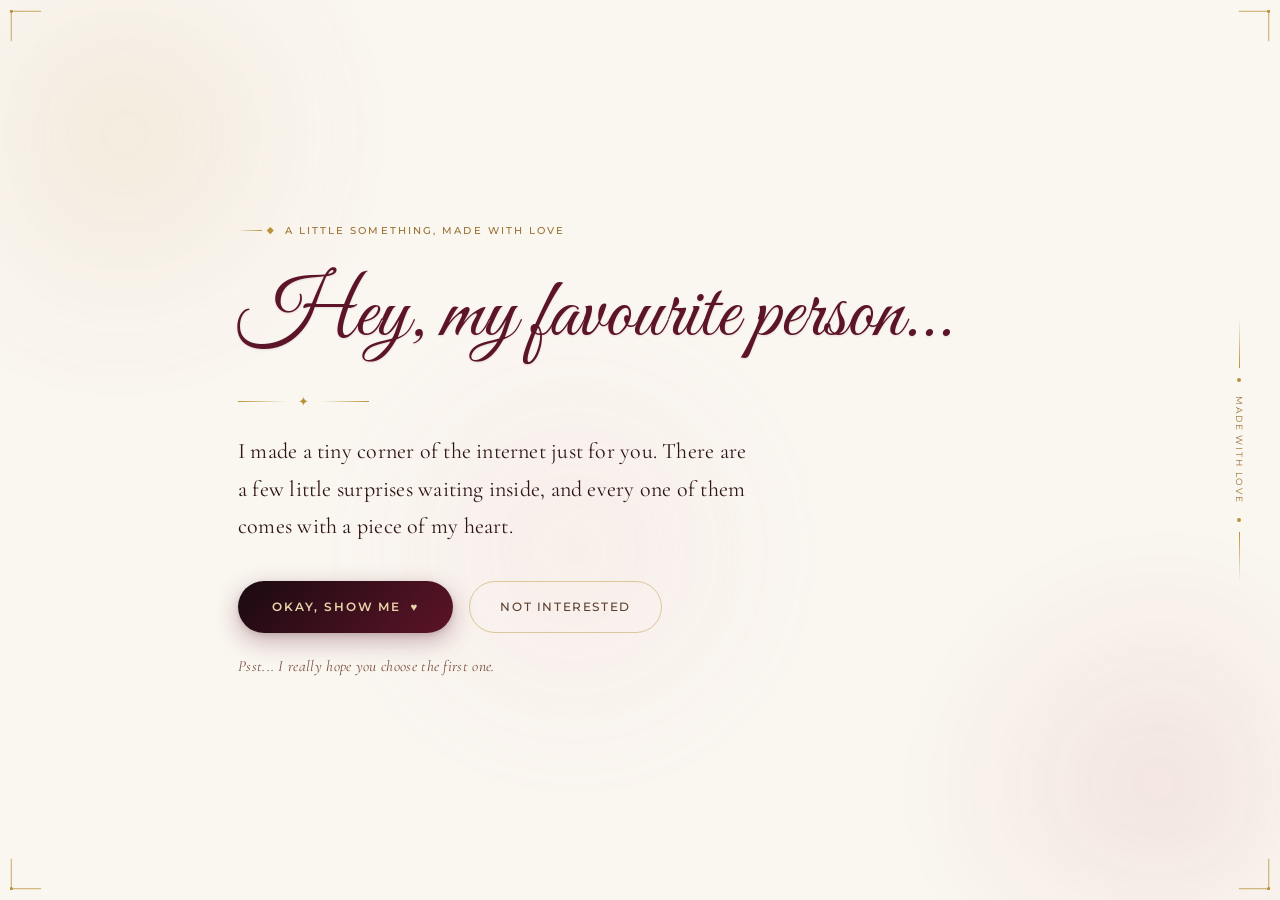
==== commit 2f33545a: "Add files via upload" ====
--- a/index.html
+++ b/index.html
@@ -1,1350 +1,1089 @@
 <!DOCTYPE html>
 <html lang="en">
 <head>
-    <meta charset="UTF-8">
-    <meta name="viewport" content="width=device-width, initial-scale=1.0">
-    <title>The AI Workforce Platform</title>
-    <!-- Fonts: Manrope Only -->
-    <link rel="preconnect" href="https://fonts.googleapis.com">
-    <link rel="preconnect" href="https://fonts.gstatic.com" crossorigin>
-    <link href="https://fonts.googleapis.com/css2?family=Caveat:wght@600;700&family=Manrope:wght@300;400;500;600;700;800&display=swap" rel="stylesheet">
-    <!-- CSS -->
-    <link rel="stylesheet" href="style.css">
-    <script>
-        // Immediately prevent browser scroll restoration on refresh
-        if ('scrollRestoration' in history) {
-            history.scrollRestoration = 'manual';
-        }
-        if (window.location.hash) {
-            history.replaceState(null, '', window.location.pathname);
-        }
-        window.scrollTo(0, 0);
-    </script>
+  <meta charset="UTF-8"/>
+  <meta name="viewport" content="width=device-width, initial-scale=1.0, maximum-scale=1.0, user-scalable=no, viewport-fit=cover"/>
+  <meta name="theme-color" content="#faf6f0"/>
+  <meta name="mobile-web-app-capable" content="yes"/>
+  <meta name="apple-mobile-web-app-capable" content="yes"/>
+  <meta name="apple-mobile-web-app-status-bar-style" content="default"/>
+  <title>A Little World For You</title>
+
+  <link rel="preconnect" href="https://fonts.googleapis.com"/>
+  <link rel="preconnect" href="https://fonts.gstatic.com" crossorigin/>
+  <link href="https://fonts.googleapis.com/css2?family=Cormorant+Garamond:ital,wght@0,300;0,400;0,500;0,600;1,300;1,400;1,500&family=Great+Vibes&family=Montserrat:wght@200;300;400;500;600&display=swap" rel="stylesheet"/>
+
+  <style>
+    *, *::before, *::after {
+      margin: 0;
+      padding: 0;
+      box-sizing: border-box;
+      -webkit-tap-highlight-color: transparent;
+    }
+
+    :root {
+      --cream:      #faf6f0;
+      --ivory:      #f2ebe0;
+      --gold:       #b8923a;
+      --gold-light: #e8d5aa;
+      --gold-dark:  #8a6520;
+      --burgundy:   #5c1428;
+      --burgundy-glow: #7a1e36;
+      --deep:       #1a0a10;
+      --text:       #1e1010;
+      --muted:      #5a4030;
+      --border:     rgba(184,146,58,0.28);
+    }
+
+    /* ─── BASE ─────────────────────────────────────────── */
+    html {
+      scroll-behavior: smooth;
+      height: 100%;
+    }
+
+    body {
+      background-color: var(--cream);
+      color: var(--text);
+      font-family: 'Montserrat', sans-serif;
+      min-height: 100vh;
+      min-height: 100dvh;
+      overflow-x: hidden;
+      position: relative;
+    }
+
+    /* ─── ANIMATED AMBIENT GLOW MESH ─────────────────── */
+    .ambient-mesh {
+      position: fixed;
+      inset: 0;
+      pointer-events: none;
+      z-index: 0;
+      overflow: hidden;
+      filter: blur(65px);
+      opacity: 0.85;
+    }
+
+    .glow-orb {
+      position: absolute;
+      border-radius: 50%;
+      animation: morphOrb 14s ease-in-out infinite alternate;
+    }
+
+    .glow-orb-1 {
+      width: 440px;
+      height: 440px;
+      background: radial-gradient(circle, rgba(201, 169, 110, 0.22) 0%, transparent 70%);
+      top: -10%;
+      left: -8%;
+      animation-duration: 16s;
+    }
+
+    .glow-orb-2 {
+      width: 480px;
+      height: 480px;
+      background: radial-gradient(circle, rgba(160, 36, 68, 0.12) 0%, transparent 70%);
+      bottom: -15%;
+      right: -10%;
+      animation-duration: 20s;
+      animation-direction: alternate-reverse;
+    }
+
+    .glow-orb-3 {
+      width: 380px;
+      height: 380px;
+      background: radial-gradient(circle, rgba(240, 190, 200, 0.24) 0%, transparent 70%);
+      top: 40%;
+      left: 30%;
+      animation-duration: 13s;
+    }
+
+    @keyframes morphOrb {
+      0%   { transform: translate(0, 0) scale(1); }
+      50%  { transform: translate(45px, -35px) scale(1.14); }
+      100% { transform: translate(-35px, 45px) scale(0.92); }
+    }
+
+    /* ─── FALLING PETALS & SPARKLES LAYER ─────────────── */
+    .petals-layer {
+      position: fixed;
+      inset: 0;
+      pointer-events: none;
+      z-index: 1;
+      overflow: hidden;
+    }
+
+    .falling-petal {
+      position: absolute;
+      user-select: none;
+      animation: petalDrift linear infinite;
+      opacity: 0;
+      filter: drop-shadow(0 2px 5px rgba(92, 20, 40, 0.1));
+    }
+
+    @keyframes petalDrift {
+      0% {
+        transform: translateY(-8vh) translateX(0) rotate(0deg);
+        opacity: 0;
+      }
+      10% {
+        opacity: 0.8;
+      }
+      85% {
+        opacity: 0.8;
+      }
+      100% {
+        transform: translateY(105vh) translateX(55px) rotate(420deg);
+        opacity: 0;
+      }
+    }
+
+    /* ─── FLOATING PARTICLES ──────────────────────────── */
+    .particles {
+      position: fixed;
+      inset: 0;
+      pointer-events: none;
+      z-index: 1;
+      overflow: hidden;
+    }
+
+    .particle {
+      position: absolute;
+      border-radius: 50%;
+      animation: float linear infinite;
+      opacity: 0;
+    }
+
+    @keyframes float {
+      0%   { transform: translateY(105dvh) rotate(0deg); opacity: 0; }
+      8%   { opacity: 1; }
+      92%  { opacity: 1; }
+      100% { transform: translateY(-10dvh) rotate(540deg); opacity: 0; }
+    }
+
+    /* ─── TOP BAR (NAVBAR) ────────────────────────────── */
+    nav {
+      position: fixed;
+      top: 0;
+      left: 0;
+      right: 0;
+      z-index: 200;
+      display: flex;
+      align-items: center;
+      justify-content: space-between;
+      padding: max(14px, env(safe-area-inset-top)) 20px 14px;
+      background: rgba(250,246,240,0.85);
+      backdrop-filter: blur(18px) saturate(1.3);
+      -webkit-backdrop-filter: blur(18px) saturate(1.3);
+      border-bottom: 1px solid var(--border);
+      transition: all 0.3s ease;
+    }
+
+    .nav-logo {
+      display: flex;
+      align-items: center;
+      gap: 10px;
+      text-decoration: none;
+      color: var(--text);
+    }
+
+    .logo-icon {
+      width: 36px;
+      height: 36px;
+      background: linear-gradient(135deg, var(--burgundy) 0%, var(--deep) 100%);
+      border-radius: 50%;
+      display: flex;
+      align-items: center;
+      justify-content: center;
+      box-shadow: 0 4px 14px rgba(92,20,40,0.3), 0 0 0 1px rgba(201,169,110,0.35);
+      flex-shrink: 0;
+    }
+
+    .logo-icon svg {
+      width: 15px;
+      height: 15px;
+      fill: var(--gold-light);
+    }
+
+    .logo-text {
+      font-family: 'Cormorant Garamond', serif;
+      font-size: 16px;
+      font-weight: 600;
+      letter-spacing: 0.03em;
+      color: var(--deep);
+      white-space: nowrap;
+    }
+
+    /* Desktop Navigation Links */
+    .nav-links {
+      display: flex;
+      align-items: center;
+      gap: 32px;
+      list-style: none;
+    }
+
+    .nav-links a {
+      text-decoration: none;
+      color: #3a2020;
+      font-size: 11px;
+      font-weight: 500;
+      letter-spacing: 0.16em;
+      text-transform: uppercase;
+      position: relative;
+      transition: color 0.3s;
+    }
+
+    .nav-links a::after {
+      content: '';
+      position: absolute;
+      bottom: -3px;
+      left: 0;
+      width: 0;
+      height: 1px;
+      background: linear-gradient(90deg, var(--gold), transparent);
+      transition: width 0.3s ease;
+    }
+
+    .nav-links a:hover {
+      color: var(--gold-dark);
+    }
+
+    .nav-links a:hover::after {
+      width: 100%;
+    }
+
+    /* Mobile Hamburger Menu Trigger */
+    .menu-toggle {
+      display: none;
+      background: transparent;
+      border: 1px solid var(--border);
+      border-radius: 50%;
+      width: 38px;
+      height: 38px;
+      cursor: pointer;
+      align-items: center;
+      justify-content: center;
+      position: relative;
+      transition: background 0.25s, transform 0.2s;
+    }
+
+    .menu-toggle:active {
+      transform: scale(0.92);
+      background: rgba(201,169,110,0.15);
+    }
+
+    .menu-icon {
+      display: flex;
+      flex-direction: column;
+      gap: 4px;
+      width: 16px;
+    }
+
+    .menu-icon span {
+      display: block;
+      height: 1.5px;
+      background-color: #5c1428;
+      border-radius: 2px;
+      transition: transform 0.3s, opacity 0.3s;
+    }
+
+    .menu-icon span:nth-child(2) {
+      width: 11px;
+      align-self: flex-end;
+      background-color: var(--gold);
+    }
+
+    /* Mobile Drawer */
+    .mobile-drawer {
+      position: fixed;
+      inset: 0;
+      background: rgba(30, 16, 16, 0.45);
+      backdrop-filter: blur(8px);
+      -webkit-backdrop-filter: blur(8px);
+      z-index: 300;
+      opacity: 0;
+      pointer-events: none;
+      transition: opacity 0.35s ease;
+      display: flex;
+      justify-content: flex-end;
+    }
+
+    .mobile-drawer.open {
+      opacity: 1;
+      pointer-events: auto;
+    }
+
+    .drawer-panel {
+      background: var(--cream);
+      width: 82%;
+      max-width: 310px;
+      height: 100%;
+      padding: calc(24px + env(safe-area-inset-top)) 24px calc(24px + env(safe-area-inset-bottom));
+      display: flex;
+      flex-direction: column;
+      box-shadow: -8px 0 32px rgba(42, 20, 20, 0.25);
+      border-left: 1px solid var(--border);
+      transform: translateX(100%);
+      transition: transform 0.35s cubic-bezier(0.2, 0.8, 0.2, 1);
+    }
+
+    .mobile-drawer.open .drawer-panel {
+      transform: translateX(0);
+    }
+
+    .drawer-header {
+      display: flex;
+      align-items: center;
+      justify-content: space-between;
+      margin-bottom: 36px;
+      padding-bottom: 16px;
+      border-bottom: 1px solid var(--border);
+    }
+
+    .drawer-title {
+      font-family: 'Cormorant Garamond', serif;
+      font-size: 19px;
+      font-weight: 600;
+      color: var(--burgundy);
+    }
+
+    .drawer-close {
+      background: transparent;
+      border: none;
+      font-size: 24px;
+      line-height: 1;
+      color: var(--muted);
+      cursor: pointer;
+      padding: 4px;
+    }
+
+    .drawer-links {
+      list-style: none;
+      display: flex;
+      flex-direction: column;
+      gap: 22px;
+    }
+
+    .drawer-links a {
+      text-decoration: none;
+      color: #2a1515;
+      font-size: 13px;
+      font-weight: 500;
+      letter-spacing: 0.16em;
+      text-transform: uppercase;
+      display: flex;
+      align-items: center;
+      justify-content: space-between;
+      padding: 10px 0;
+      border-bottom: 1px dashed rgba(184,146,58,0.2);
+    }
+
+    .drawer-links a span {
+      color: var(--gold);
+      font-size: 14px;
+    }
+
+    .drawer-footer {
+      margin-top: auto;
+      text-align: center;
+      font-family: 'Cormorant Garamond', serif;
+      font-style: italic;
+      color: var(--muted);
+      font-size: 14px;
+    }
+
+    /* ─── MAIN HERO ───────────────────────────────────── */
+    .hero {
+      position: relative;
+      z-index: 10;
+      min-height: 100vh;
+      min-height: 100dvh;
+      display: flex;
+      align-items: center;
+      justify-content: center;
+      padding: max(36px, env(safe-area-inset-top)) 28px max(36px, env(safe-area-inset-bottom));
+      max-width: 860px;
+      margin: 0 auto;
+    }
+
+    .hero-inner {
+      width: 100%;
+    }
+
+    /* Eyebrow */
+    .hero-eyebrow {
+      display: flex;
+      align-items: center;
+      gap: 12px;
+      margin-bottom: 24px;
+      opacity: 0;
+      animation: fadeUp 0.8s ease 0.15s forwards;
+    }
+
+    .eyebrow-ornament {
+      display: flex;
+      align-items: center;
+      gap: 6px;
+    }
+
+    .orn-line {
+      width: 24px;
+      height: 1px;
+      background: linear-gradient(90deg, transparent, var(--gold));
+    }
+
+    .orn-diamond {
+      width: 4.5px;
+      height: 4.5px;
+      background: var(--gold);
+      transform: rotate(45deg);
+      flex-shrink: 0;
+    }
+
+    .eyebrow-text {
+      font-family: 'Montserrat', sans-serif;
+      font-size: 9.5px;
+      font-weight: 500;
+      letter-spacing: 0.22em;
+      text-transform: uppercase;
+      color: #9a7030;
+    }
+
+    /* Heading */
+    .hero-heading {
+      font-family: 'Great Vibes', cursive;
+      font-size: clamp(48px, 12vw, 84px);
+      font-weight: 400;
+      color: #5c1428;
+      line-height: 1.35;
+      margin-bottom: 20px;
+      opacity: 0;
+      animation: fadeUp 0.9s ease 0.3s forwards;
+      overflow: visible;
+      text-shadow: 0 1px 2px rgba(92,20,40,0.12);
+      -webkit-font-smoothing: antialiased;
+      -moz-osx-font-smoothing: grayscale;
+    }
+
+    /* Gold divider */
+    .gold-divider {
+      display: flex;
+      align-items: center;
+      gap: 12px;
+      margin-bottom: 24px;
+      opacity: 0;
+      animation: fadeUp 0.9s ease 0.45s forwards;
+    }
+
+    .divider-line {
+      height: 1px;
+      width: 48px;
+      background: linear-gradient(90deg, var(--gold), transparent);
+    }
+
+    .divider-line.right {
+      background: linear-gradient(90deg, transparent, var(--gold));
+    }
+
+    .divider-icon {
+      font-size: 13px;
+      color: var(--gold);
+    }
+
+    /* Body */
+    .hero-body {
+      font-family: 'Cormorant Garamond', serif;
+      font-size: clamp(18.5px, 4.8vw, 22px);
+      font-weight: 400;
+      line-height: 1.7;
+      color: #2e1515;
+      max-width: 520px;
+      margin-bottom: 36px;
+      opacity: 0;
+      animation: fadeUp 0.9s ease 0.6s forwards;
+      letter-spacing: 0.01em;
+    }
+
+    /* Buttons */
+    .btn-group {
+      display: flex;
+      align-items: center;
+      gap: 16px;
+      flex-wrap: wrap;
+      margin-bottom: 24px;
+      opacity: 0;
+      animation: fadeUp 0.9s ease 0.75s forwards;
+    }
+
+    .btn-primary {
+      position: relative;
+      background: linear-gradient(135deg, var(--deep) 0%, var(--burgundy) 100%);
+      color: var(--gold-light);
+      border: none;
+      font-family: 'Montserrat', sans-serif;
+      font-size: 11.5px;
+      font-weight: 600;
+      letter-spacing: 0.16em;
+      text-transform: uppercase;
+      padding: 16px 34px;
+      min-height: 52px;
+      border-radius: 999px;
+      cursor: pointer;
+      transition: transform 0.2s, box-shadow 0.25s;
+      box-shadow:
+        0 8px 24px rgba(92,20,40,0.32),
+        0 2px 6px rgba(0,0,0,0.12);
+      overflow: hidden;
+      display: inline-flex;
+      align-items: center;
+      justify-content: center;
+    }
+
+    .btn-primary::after {
+      content: '';
+      position: absolute;
+      top: -50%;
+      left: -75%;
+      width: 50%;
+      height: 200%;
+      background: linear-gradient(
+        105deg,
+        transparent 40%,
+        rgba(255,255,255,0.2) 50%,
+        transparent 60%
+      );
+      transform: skewX(-15deg);
+      transition: left 0.6s ease;
+    }
+
+    .btn-primary:active {
+      transform: scale(0.97);
+      box-shadow: 0 4px 14px rgba(92,20,40,0.3);
+    }
+
+    .btn-secondary {
+      position: relative;
+      background: transparent;
+      color: #5a4030;
+      font-family: 'Montserrat', sans-serif;
+      font-size: 11.5px;
+      font-weight: 500;
+      letter-spacing: 0.14em;
+      text-transform: uppercase;
+      padding: 15px 30px;
+      min-height: 52px;
+      border-radius: 999px;
+      border: 1.2px solid rgba(184,146,58,0.45);
+      cursor: pointer;
+      display: inline-flex;
+      align-items: center;
+      justify-content: center;
+      transition: transform 0.2s, border-color 0.25s, background 0.25s;
+    }
+
+    .btn-secondary:hover {
+      border-color: var(--gold);
+      color: var(--gold-dark);
+      background: rgba(201,169,110,0.08);
+      transform: translateY(-2px);
+    }
+
+    .btn-secondary:active {
+      transform: scale(0.97);
+      background: rgba(201,169,110,0.12);
+    }
+
+    /* ─── LUXURY POPUP MODAL ─── */
+    .modal-overlay {
+      position: fixed;
+      inset: 0;
+      background: rgba(26, 10, 16, 0.58);
+      backdrop-filter: blur(10px);
+      -webkit-backdrop-filter: blur(10px);
+      z-index: 400;
+      display: flex;
+      align-items: center;
+      justify-content: center;
+      padding: 20px;
+      opacity: 0;
+      pointer-events: none;
+      transition: opacity 0.3s ease;
+    }
+
+    .modal-overlay.open {
+      opacity: 1;
+      pointer-events: auto;
+    }
+
+    .modal-card {
+      background: var(--cream);
+      border: 1px solid var(--border);
+      border-radius: 26px;
+      padding: 36px 28px 32px;
+      width: 100%;
+      max-width: 440px;
+      text-align: center;
+      box-shadow:
+        0 24px 60px rgba(42, 16, 24, 0.32),
+        0 0 0 1px rgba(255,255,255,0.7) inset;
+      transform: scale(0.92) translateY(14px);
+      transition: transform 0.35s cubic-bezier(0.18, 0.89, 0.32, 1.15);
+      position: relative;
+    }
+
+    .modal-overlay.open .modal-card {
+      transform: scale(1) translateY(0);
+    }
+
+    .modal-heading {
+      font-family: 'Cormorant Garamond', serif;
+      font-size: clamp(27px, 6.5vw, 34px);
+      font-weight: 600;
+      color: #5c1428;
+      line-height: 1.25;
+      margin-bottom: 12px;
+    }
+
+    .modal-emoji {
+      font-size: 46px;
+      line-height: 1;
+      margin-bottom: 16px;
+      display: inline-block;
+      animation: gentlePlead 2.4s ease-in-out infinite;
+    }
+
+    @keyframes gentlePlead {
+      0%, 100% { transform: scale(1) rotate(0deg); }
+      50% { transform: scale(1.08) rotate(-4deg); }
+    }
+
+    .modal-body {
+      font-family: 'Cormorant Garamond', serif;
+      font-size: 18.5px;
+      color: #6a5040;
+      line-height: 1.55;
+      margin-bottom: 26px;
+      max-width: 340px;
+      margin-left: auto;
+      margin-right: auto;
+    }
+
+    .modal-actions {
+      display: flex;
+      align-items: center;
+      justify-content: center;
+      gap: 12px;
+      flex-wrap: wrap;
+    }
+
+    .btn-modal-primary {
+      background: linear-gradient(135deg, var(--deep) 0%, var(--burgundy) 100%);
+      color: var(--gold-light);
+      border: none;
+      font-family: 'Montserrat', sans-serif;
+      font-size: 11px;
+      font-weight: 600;
+      letter-spacing: 0.1em;
+      padding: 14px 24px;
+      min-height: 48px;
+      border-radius: 999px;
+      cursor: pointer;
+      box-shadow: 0 6px 20px rgba(92,20,40,0.3);
+      transition: transform 0.2s, box-shadow 0.2s;
+    }
+
+    .btn-modal-primary:active {
+      transform: scale(0.97);
+    }
+
+    .btn-modal-secondary {
+      background: #faf6f0;
+      color: #5c1428;
+      font-family: 'Montserrat', sans-serif;
+      font-size: 11px;
+      font-weight: 600;
+      letter-spacing: 0.1em;
+      padding: 13px 22px;
+      min-height: 48px;
+      border-radius: 999px;
+      border: 1.2px solid rgba(184,146,58,0.45);
+      cursor: pointer;
+      transition: transform 0.2s, background 0.2s;
+    }
+
+    .btn-modal-secondary:active {
+      transform: scale(0.97);
+      background: rgba(201,169,110,0.14);
+    }
+
+    /* Psst note */
+    .psst {
+      font-family: 'Cormorant Garamond', serif;
+      font-style: italic;
+      font-size: 15.5px;
+      font-weight: 400;
+      color: #7a5040;
+      opacity: 0;
+      animation: fadeUp 0.9s ease 0.9s forwards;
+      letter-spacing: 0.02em;
+    }
+
+    /* ─── CORNER ORNAMENTS ───────────────────────────── */
+    .corner {
+      position: fixed;
+      width: 32px;
+      height: 32px;
+      pointer-events: none;
+      z-index: 5;
+      opacity: 0;
+      animation: fadeIn 1s ease 0.5s forwards;
+    }
+
+    .corner svg {
+      width: 100%;
+      height: 100%;
+    }
+
+    .corner.tl { top: max(10px, env(safe-area-inset-top)); left: 10px; }
+    .corner.tr { top: max(10px, env(safe-area-inset-top)); right: 10px; transform: scaleX(-1); }
+    .corner.bl { bottom: max(10px, env(safe-area-inset-bottom)); left: 10px; transform: scaleY(-1); }
+    .corner.br { bottom: max(10px, env(safe-area-inset-bottom)); right: 10px; transform: scale(-1,-1); }
+
+    /* ─── DESKTOP SIDE ORNAMENT ──────────────────────── */
+    .side-ornament {
+      position: fixed;
+      right: 36px;
+      top: 50%;
+      transform: translateY(-50%);
+      display: flex;
+      flex-direction: column;
+      align-items: center;
+      gap: 10px;
+      z-index: 5;
+      opacity: 0;
+      animation: fadeIn 1s ease 1s forwards;
+    }
+
+    .side-orn-line {
+      width: 1px;
+      height: 50px;
+      background: linear-gradient(to bottom, transparent, var(--gold));
+    }
+
+    .side-orn-line.bottom {
+      background: linear-gradient(to bottom, var(--gold), transparent);
+    }
+
+    .side-orn-dot {
+      width: 4px;
+      height: 4px;
+      background: var(--gold);
+      border-radius: 50%;
+    }
+
+    .side-orn-text {
+      writing-mode: vertical-rl;
+      font-family: 'Montserrat', sans-serif;
+      font-size: 8.5px;
+      letter-spacing: 0.22em;
+      text-transform: uppercase;
+      color: #9a7030;
+      margin: 4px 0;
+    }
+
+    /* ─── KEYFRAME ANIMATIONS ────────────────────────── */
+    @keyframes fadeUp {
+      from { opacity: 0; transform: translateY(22px); }
+      to   { opacity: 1; transform: translateY(0); }
+    }
+
+    @keyframes fadeIn {
+      from { opacity: 0; }
+      to   { opacity: 1; }
+    }
+
+    /* ─── FLOATING TAP BURST PARTICLES ─── */
+    .tap-sparkle {
+      position: fixed;
+      pointer-events: none;
+      z-index: 500;
+      user-select: none;
+      font-size: 16px;
+      animation: popFloat 1s cubic-bezier(0.2, 0.8, 0.2, 1) forwards;
+    }
+
+    @keyframes popFloat {
+      0% {
+        opacity: 1;
+        transform: translate(0, 0) scale(0.6) rotate(0deg);
+      }
+      100% {
+        opacity: 0;
+        transform: translate(var(--tx), var(--ty)) scale(1.3) rotate(var(--rot));
+      }
+    }
+
+    /* ─── ANDROID / MOBILE RESPONSIVE OPTIMIZATIONS ───── */
+    @media (max-width: 680px) {
+      .side-ornament {
+        display: none;
+      }
+
+      .hero {
+        padding: max(32px, env(safe-area-inset-top)) 20px max(32px, env(safe-area-inset-bottom));
+      }
+
+      .btn-group {
+        flex-direction: column;
+        align-items: stretch;
+        gap: 12px;
+        width: 100%;
+        max-width: 360px;
+      }
+
+      .btn-primary, .btn-secondary {
+        width: 100%;
+        text-align: center;
+      }
+
+      .psst {
+        margin-top: 4px;
+      }
+
+      .corner {
+        width: 24px;
+        height: 24px;
+      }
+    }
+  </style>
 </head>
 <body>
 
-    <!-- Navigation Bar -->
-    <header class="navbar">
-        <div class="nav-container">
-            <div class="logo">
-                <a href="index.html">LoremIpsum<span class="logo-accent">:</span></a>
-            </div>
-            <nav class="nav-links">
-                <a href="employer.html">For Employer</a>
-                <a href="employee.html">For Employee</a>
-                <a href="#">Upcoming</a>
-            </nav>
+  <!-- ═══ ANIMATED AMBIENT GLOW MESH ═══ -->
+  <div class="ambient-mesh">
+    <div class="glow-orb glow-orb-1"></div>
+    <div class="glow-orb glow-orb-2"></div>
+    <div class="glow-orb glow-orb-3"></div>
+  </div>
+
+  <!-- ═══ FALLING ROMANTIC PETALS & SPARKLES ═══ -->
+  <div class="petals-layer" id="petalsLayer"></div>
+
+  <!-- ═══ FLOATING PARTICLES ═══ -->
+  <div class="particles" id="particles"></div>
+
+  <!-- ═══ CORNER BRACKETS ═══ -->
+  <div class="corner tl">
+    <svg viewBox="0 0 50 50" fill="none" xmlns="http://www.w3.org/2000/svg">
+      <path d="M2 48 L2 2 L48 2" stroke="#b8923a" stroke-width="1.2" stroke-linecap="round"/>
+      <circle cx="2" cy="2" r="2.5" fill="#b8923a"/>
+    </svg>
+  </div>
+  <div class="corner tr">
+    <svg viewBox="0 0 50 50" fill="none" xmlns="http://www.w3.org/2000/svg">
+      <path d="M2 48 L2 2 L48 2" stroke="#b8923a" stroke-width="1.2" stroke-linecap="round"/>
+      <circle cx="2" cy="2" r="2.5" fill="#b8923a"/>
+    </svg>
+  </div>
+  <div class="corner bl">
+    <svg viewBox="0 0 50 50" fill="none" xmlns="http://www.w3.org/2000/svg">
+      <path d="M2 48 L2 2 L48 2" stroke="#b8923a" stroke-width="1.2" stroke-linecap="round"/>
+      <circle cx="2" cy="2" r="2.5" fill="#b8923a"/>
+    </svg>
+  </div>
+  <div class="corner br">
+    <svg viewBox="0 0 50 50" fill="none" xmlns="http://www.w3.org/2000/svg">
+      <path d="M2 48 L2 2 L48 2" stroke="#b8923a" stroke-width="1.2" stroke-linecap="round"/>
+      <circle cx="2" cy="2" r="2.5" fill="#b8923a"/>
+    </svg>
+  </div>
+
+  <!-- ═══ SIDE ORNAMENT (DESKTOP) ═══ -->
+  <div class="side-ornament">
+    <div class="side-orn-line"></div>
+    <div class="side-orn-dot"></div>
+    <span class="side-orn-text">Made with love</span>
+    <div class="side-orn-dot"></div>
+    <div class="side-orn-line bottom"></div>
+  </div>
+
+  <!-- ═══ HERO CONTENT ═══ -->
+  <main class="hero">
+    <div class="hero-inner">
+
+      <!-- Eyebrow -->
+      <div class="hero-eyebrow">
+        <div class="eyebrow-ornament">
+          <div class="orn-line"></div>
+          <div class="orn-diamond"></div>
         </div>
-    </header>
-
-    <section class="hero-section">
-        <!-- Abstract Layered Background Graphics -->
-        <div class="bg-graphics">
-            <div class="bg-shape blob-1"></div>
-            <div class="bg-shape blob-2"></div>
-            <div class="bg-shape blob-3"></div>
-            <svg class="bg-waves" viewBox="0 0 1600 900" fill="none" xmlns="http://www.w3.org/2000/svg" preserveAspectRatio="none">
-                <path d="M750,-120 C920,180 1200,220 1650,80 L1650,-120 Z" fill="url(#blueWave1)" opacity="0.4"/>
-                <path d="M680,950 C880,580 1250,540 1650,720 L1650,950 Z" fill="url(#blueWave2)" opacity="0.35"/>
-                <path d="M920,950 C1100,480 1350,320 1680,480 L1680,950 Z" fill="url(#blueWave3)" opacity="0.25"/>
-                <defs>
-                    <linearGradient id="blueWave1" x1="0%" y1="0%" x2="100%" y2="100%">
-                        <stop offset="0%" stop-color="#bfdbfe"/>
-                        <stop offset="100%" stop-color="#3b82f6"/>
-                    </linearGradient>
-                    <linearGradient id="blueWave2" x1="0%" y1="100%" x2="100%" y2="0%">
-                        <stop offset="0%" stop-color="#60a5fa"/>
-                        <stop offset="100%" stop-color="#93c5fd"/>
-                    </linearGradient>
-                    <linearGradient id="blueWave3" x1="0%" y1="0%" x2="100%" y2="100%">
-                        <stop offset="0%" stop-color="#3b82f6"/>
-                        <stop offset="100%" stop-color="#dbeafe"/>
-                    </linearGradient>
-                </defs>
-            </svg>
-        </div>
-        
-        <div class="container">
-            
-            <!-- LEFT COLUMN -->
-            <div class="left-column">
-                <div class="eyebrow">THE AI WORKFORCE PLATFORM</div>
-                
-                <h1>
-                    The right talent.<br>
-                    The right opportunity.<br>
-                    <span class="highlight">Matched by AI.</span>
-                </h1>
-                
-                <p class="description">
-                    One intelligent platform connecting Employers, Employees,<br>
-                    Interns and Freelancers — to build the workforce of tomorrow.
-                </p>
-                
-                <div class="cta-group">
-                    <a href="employer.html" class="btn btn-primary" style="text-decoration: none;">
-                        <span class="btn-title">Hire with AI &rarr;</span>
-                        <span class="btn-sub">For Companies / HR</span>
-                    </a>
-                    <button class="btn btn-secondary">
-                        <span class="btn-title">Find Opportunities &rarr;</span>
-                        <span class="btn-sub">For Job Seekers</span>
-                    </button>
-                </div>
-                
-                <div class="features">
-                    <!-- Feature 1: Talent for every stage -->
-                    <div class="feature-item">
-                        <div class="feature-icon icon-circle-light">
-                            <svg width="22" height="22" viewBox="0 0 24 24" fill="#0052ff" xmlns="http://www.w3.org/2000/svg">
-                                <circle cx="12" cy="7" r="3.2"/>
-                                <path d="M6 18c0-2.8 2.7-5 6-5s6 2.2 6 5v1H6v-1z"/>
-                                <circle cx="4.5" cy="8.5" r="2.2"/>
-                                <path d="M1 18c0-2.2 1.8-3.8 4.2-4.2-.4.8-.6 1.7-.6 2.7v1.5H1V18z"/>
-                                <circle cx="19.5" cy="8.5" r="2.2"/>
-                                <path d="M23 18c0-2.2-1.8-3.8-4.2-4.2.4.8.6 1.7.6 2.7v1.5H23V18z"/>
-                            </svg>
-                        </div>
-                        <div class="feature-text">
-                            <strong>Talent for every<br>stage</strong>
-                            <span>Jobs • Internships •<br>Freelance</span>
-                        </div>
-                    </div>
-                    
-                    <!-- Feature 2: AI-powered matching -->
-                    <div class="feature-item">
-                        <div class="feature-icon icon-circle-light">
-                            <svg width="18" height="22" viewBox="0 0 20 24" fill="#0052ff" xmlns="http://www.w3.org/2000/svg">
-                                <path d="M12 0L1.5 13H9.5L7.5 24L18.5 11H10.5L12 0Z"/>
-                            </svg>
-                        </div>
-                        <div class="feature-text">
-                            <strong>AI-powered<br>matching</strong>
-                            <span>Find the right fit, 10x<br>faster</span>
-                        </div>
-                    </div>
-                    
-                    <!-- Feature 3: Secure & trusted -->
-                    <div class="feature-item">
-                        <div class="feature-icon icon-circle-light">
-                            <svg width="20" height="22" viewBox="0 0 24 26" fill="none" xmlns="http://www.w3.org/2000/svg">
-                                <path d="M12 2L3 6V13C3 18.5 6.8 23.6 12 25C17.2 23.6 21 18.5 21 13V6L12 2Z" fill="#0052ff"/>
-                                <path d="M10 17.5L6.5 14L7.9 12.6L10 14.7L16.1 8.6L17.5 10L10 17.5Z" fill="white"/>
-                            </svg>
-                        </div>
-                        <div class="feature-text">
-                            <strong>Secure &<br>trusted</strong>
-                            <span>Your data, your<br>control</span>
-                        </div>
-                    </div>
-                    
-                    <!-- Feature 4: Built for India -->
-                    <div class="feature-item">
-                        <div class="feature-icon icon-circle-light">
-                            <svg width="20" height="20" viewBox="0 0 22 24" fill="#0052ff" xmlns="http://www.w3.org/2000/svg">
-                                <rect x="2" y="11" width="4.2" height="13" rx="2.1"/>
-                                <rect x="8.9" y="5" width="4.2" height="19" rx="2.1"/>
-                                <rect x="15.8" y="0" width="4.2" height="24" rx="2.1"/>
-                            </svg>
-                        </div>
-                        <div class="feature-text">
-                            <strong>Built for India</strong>
-                            <span>For startups, SMEs &<br>enterprises</span>
-                        </div>
-                    </div>
-                </div>
-            </div>
-
-            <!-- RIGHT COLUMN -->
-            <div class="right-column">
-                
-                <!-- Flowchart -->
-                <div class="flowchart">
-                    <div class="flow-step">
-                        <div class="step-icon">
-                            <svg width="20" height="20" viewBox="0 0 24 24" fill="none" stroke="#0052ff" stroke-width="2" stroke-linecap="round" stroke-linejoin="round">
-                                <path d="M14 2H6a2 2 0 0 0-2 2v16a2 2 0 0 0 2 2h12a2 2 0 0 0 2-2V8z"></path>
-                                <polyline points="14 2 14 8 20 8"></polyline>
-                                <line x1="16" y1="13" x2="8" y2="13"></line>
-                                <line x1="16" y1="17" x2="8" y2="17"></line>
-                                <polyline points="10 9 9 9 8 9"></polyline>
-                            </svg>
-                        </div>
-                        <span>Upload Job Description</span>
-                    </div>
-                    <div class="flow-arrow">
-                        <svg width="14" height="18" viewBox="0 0 14 18" fill="none" xmlns="http://www.w3.org/2000/svg">
-                            <path d="M7 1v14m0 0l-5-5m5 5l5-5" stroke="currentColor" stroke-width="2.2" stroke-linecap="round" stroke-linejoin="round"/>
-                        </svg>
-                    </div>
-                    
-                    <div class="flow-step">
-                        <div class="step-icon">
-                            <svg width="20" height="20" viewBox="0 0 24 24" fill="none" stroke="#0052ff" stroke-width="2" stroke-linecap="round" stroke-linejoin="round">
-                                <rect x="4" y="4" width="16" height="16" rx="2"></rect>
-                                <rect x="9" y="9" width="6" height="6"></rect>
-                                <line x1="9" y1="1" x2="9" y2="4"></line>
-                                <line x1="15" y1="1" x2="15" y2="4"></line>
-                                <line x1="9" y1="20" x2="9" y2="23"></line>
-                                <line x1="15" y1="20" x2="15" y2="23"></line>
-                                <line x1="20" y1="9" x2="23" y2="9"></line>
-                                <line x1="20" y1="14" x2="23" y2="14"></line>
-                                <line x1="1" y1="9" x2="4" y2="9"></line>
-                                <line x1="1" y1="14" x2="4" y2="14"></line>
-                            </svg>
-                        </div>
-                        <span>AI Understands<br>Requirements</span>
-                    </div>
-                    <div class="flow-arrow">
-                        <svg width="14" height="18" viewBox="0 0 14 18" fill="none" xmlns="http://www.w3.org/2000/svg">
-                            <path d="M7 1v14m0 0l-5-5m5 5l5-5" stroke="currentColor" stroke-width="2.2" stroke-linecap="round" stroke-linejoin="round"/>
-                        </svg>
-                    </div>
-                    
-                    <div class="flow-step">
-                        <div class="step-icon">
-                            <svg width="20" height="20" viewBox="0 0 24 24" fill="none" stroke="#0052ff" stroke-width="2" stroke-linecap="round" stroke-linejoin="round">
-                                <path d="M17 21v-2a4 4 0 0 0-4-4H5a4 4 0 0 0-4 4v2"></path>
-                                <circle cx="9" cy="7" r="4"></circle>
-                                <path d="M23 21v-2a4 4 0 0 0-3-3.87"></path>
-                                <path d="M16 3.13a4 4 0 0 1 0 7.75"></path>
-                            </svg>
-                        </div>
-                        <span>Searches Talent Pool</span>
-                    </div>
-                    <div class="flow-arrow">
-                        <svg width="14" height="18" viewBox="0 0 14 18" fill="none" xmlns="http://www.w3.org/2000/svg">
-                            <path d="M7 1v14m0 0l-5-5m5 5l5-5" stroke="currentColor" stroke-width="2.2" stroke-linecap="round" stroke-linejoin="round"/>
-                        </svg>
-                    </div>
-                    
-                    <div class="flow-step">
-                        <div class="step-icon">
-                            <svg width="20" height="20" viewBox="0 0 24 24" fill="#0052ff" stroke="#0052ff" stroke-width="1" stroke-linecap="round" stroke-linejoin="round">
-                                <polygon points="12 2 15.09 8.26 22 9.27 17 14.14 18.18 21.02 12 17.77 5.82 21.02 7 14.14 2 9.27 8.91 8.26 12 2"></polygon>
-                            </svg>
-                        </div>
-                        <span>Ranks Best Matches</span>
-                    </div>
-                    <div class="flow-arrow">
-                        <svg width="14" height="18" viewBox="0 0 14 18" fill="none" xmlns="http://www.w3.org/2000/svg">
-                            <path d="M7 1v14m0 0l-5-5m5 5l5-5" stroke="currentColor" stroke-width="2.2" stroke-linecap="round" stroke-linejoin="round"/>
-                        </svg>
-                    </div>
-                    
-                    <div class="flow-step active-step">
-                        <div class="step-icon active-icon">
-                            <svg width="20" height="20" viewBox="0 0 24 24" fill="none" stroke="#ffffff" stroke-width="3" stroke-linecap="round" stroke-linejoin="round">
-                                <polyline points="20 6 9 17 4 12"></polyline>
-                            </svg>
-                        </div>
-                        <span>You Get<br>Top Candidates</span>
-                        
-                        <!-- Animated flowing connection to card -->
-                        <svg class="connection-line" width="80" height="220" viewBox="0 0 80 220" fill="none" xmlns="http://www.w3.org/2000/svg">
-                            <path d="M 4 212 C 48 204, 34 16, 68 16" stroke="white" stroke-width="2.5" stroke-dasharray="6 4" stroke-linecap="round"/>
-                            <polygon points="68,10 80,16 68,22" fill="white"/>
-                        </svg>
-                    </div>
-                </div>
-
-                <!-- Layered Cards Stack Wrapper -->
-                <div class="cards-stack-wrapper">
-                    <!-- Top Handwritten Note -->
-                    <div class="hero-handwritten hero-top-note">
-                        <span class="hero-handwritten-text">Smarter<br>Hiring.<br>Brighter<br>Futures.</span>
-                    </div>
-                    
-                    <!-- Bottom Handwritten Note -->
-                    <div class="hero-handwritten hero-bottom-note">
-                        <span class="hero-handwritten-text">Real People.<br>Real Possibilities.</span>
-                        <svg class="note-underline" width="170" height="18" viewBox="0 0 170 18" fill="none" xmlns="http://www.w3.org/2000/svg">
-                            <path d="M 4 13 C 50 3, 115 3, 166 10" stroke="#0052ff" stroke-width="2.6" stroke-linecap="round"/>
-                        </svg>
-                    </div>
-
-                    <!-- 3D Stack Container -->
-                    <div class="cards-stack">
-                        <!-- Card 3: Back (85%) -->
-                        <div class="card-stacked card-back">
-                            <div class="stacked-exposed-col">
-                                <div class="stacked-badge">85%</div>
-                                <div class="stacked-avatar">
-                                    <img src="https://images.unsplash.com/photo-1500648767791-00dcc994a43e?w=150&auto=format&fit=crop&q=80" alt="Candidate">
-                                </div>
-                                <div class="skeleton-line skeleton-title"></div>
-                                <div class="skeleton-line skeleton-sub"></div>
-                                <div class="skeleton-pills">
-                                    <span></span>
-                                </div>
-                            </div>
-                            <div class="stacked-btn-strip"></div>
-                        </div>
-
-                        <!-- Card 2: Middle (89%) -->
-                        <div class="card-stacked card-middle">
-                            <div class="stacked-exposed-col">
-                                <div class="stacked-badge">89%</div>
-                                <div class="stacked-avatar">
-                                    <img src="https://images.unsplash.com/photo-1573496359142-b8d87734a5a2?w=150&auto=format&fit=crop&q=80" alt="Candidate">
-                                </div>
-                                <div class="skeleton-line skeleton-title"></div>
-                                <div class="skeleton-line skeleton-sub"></div>
-                                <div class="skeleton-pills">
-                                    <span></span>
-                                </div>
-                            </div>
-                            <div class="stacked-btn-strip"></div>
-                        </div>
-
-                        <!-- Card 1: Front (97% Match - Rahul Mehta) -->
-                        <div class="profile-card">
-                            <div class="match-badge">97% Match</div>
-                            
-                            <div class="profile-header">
-                                <div class="avatar-ring">
-                                    <img src="https://images.unsplash.com/photo-1507003211169-0a1dd7228f2d?w=300&auto=format&fit=crop&q=80" alt="Rahul Mehta">
-                                </div>
-                                <h2>
-                                    Rahul Mehta 
-                                    <svg class="verify-badge" width="18" height="18" viewBox="0 0 24 24" fill="none" xmlns="http://www.w3.org/2000/svg">
-                                        <circle cx="12" cy="12" r="12" fill="#0052ff"/>
-                                        <path d="M7 12.5L10.5 16L17 9.5" stroke="white" stroke-width="2.5" stroke-linecap="round" stroke-linejoin="round"/>
-                                    </svg>
-                                </h2>
-                                <p class="job-title">Senior Software Engineer</p>
-                            </div>
-                            
-                            <div class="profile-meta">
-                                <span>
-                                    <svg width="14" height="14" viewBox="0 0 24 24" fill="none" stroke="#64748b" stroke-width="2" stroke-linecap="round" stroke-linejoin="round">
-                                        <path d="M20 21v-2a4 4 0 0 0-4-4H8a4 4 0 0 0-4 4v2"></path>
-                                        <circle cx="12" cy="7" r="4"></circle>
-                                    </svg>
-                                    5+ Years
-                                </span>
-                                <span class="divider">|</span>
-                                <span>
-                                    <svg width="14" height="14" viewBox="0 0 24 24" fill="none" stroke="#64748b" stroke-width="2" stroke-linecap="round" stroke-linejoin="round">
-                                        <path d="M21 10c0 7-9 13-9 13s-9-6-9-13a9 9 0 0 1 18 0z"></path>
-                                        <circle cx="12" cy="10" r="3"></circle>
-                                    </svg>
-                                    Bangalore
-                                </span>
-                                <span class="divider">|</span>
-                                <span>
-                                    <svg width="14" height="14" viewBox="0 0 24 24" fill="none" stroke="#64748b" stroke-width="2" stroke-linecap="round" stroke-linejoin="round">
-                                        <rect x="2" y="7" width="20" height="14" rx="2" ry="2"></rect>
-                                        <path d="M16 21V5a2 2 0 0 0-2-2h-4a2 2 0 0 0-2 2v16"></path>
-                                    </svg>
-                                    Open to Hybrid
-                                </span>
-                            </div>
-                            
-                            <div class="skills">
-                                <span class="skill-pill">React</span>
-                                <span class="skill-pill">Node.js</span>
-                                <span class="skill-pill">Python</span>
-                                <span class="skill-pill">AWS</span>
-                                <span class="skill-pill">System Design</span>
-                            </div>
-                            
-                            <hr>
-                            
-                            <div class="availability-row">
-                                <div class="info-block">
-                                    <div class="icon-box">
-                                        <svg width="19" height="19" viewBox="0 0 24 24" fill="none" stroke="#475569" stroke-width="1.8" stroke-linecap="round" stroke-linejoin="round">
-                                            <rect x="3" y="4" width="18" height="16" rx="3"></rect>
-                                            <circle cx="12" cy="10" r="2.5"></circle>
-                                            <path d="M8 17a4 4 0 0 1 8 0"></path>
-                                            <line x1="10" y1="2" x2="14" y2="2"></line>
-                                        </svg>
-                                    </div>
-                                    <div>
-                                        <div class="info-label">Notice Period</div>
-                                        <div class="info-value">30 Days</div>
-                                    </div>
-                                </div>
-                                <div class="info-block">
-                                    <div class="icon-box">
-                                        <svg width="19" height="19" viewBox="0 0 24 24" fill="none" stroke="#475569" stroke-width="1.8" stroke-linecap="round" stroke-linejoin="round">
-                                            <rect x="3" y="4" width="18" height="18" rx="2" ry="2"></rect>
-                                            <line x1="16" y1="2" x2="16" y2="6"></line>
-                                            <line x1="8" y1="2" x2="8" y2="6"></line>
-                                            <line x1="3" y1="10" x2="21" y2="10"></line>
-                                            <path d="m9 16 2 2 4-4"></path>
-                                        </svg>
-                                    </div>
-                                    <div>
-                                        <div class="info-label">Availability</div>
-                                        <div class="info-value">Immediate</div>
-                                    </div>
-                                </div>
-                            </div>
-                            
-                            <button class="btn-full">View Full Profile &rarr;</button>
-                        </div>
-                    </div>
-                </div>
-
-            </div>
-        </div>
-    </section>
-
-    <!-- SECTION 2: FOR EMPLOYERS -->
-    <section id="for-employer" class="employers-section">
-        <!-- Minimal Vector Background Graphics -->
-        <div class="bg-graphics-emp" aria-hidden="true">
-            <svg class="bg-vector-emp" viewBox="0 0 1600 900" fill="none" xmlns="http://www.w3.org/2000/svg" preserveAspectRatio="none">
-                <!-- Concentric Circular Arcs on bottom right -->
-                <circle cx="1480" cy="740" r="340" stroke="url(#arcGrad1)" stroke-width="36" opacity="0.22"/>
-                <circle cx="1480" cy="740" r="230" stroke="url(#arcGrad2)" stroke-width="22" opacity="0.18"/>
-                <circle cx="1480" cy="740" r="140" fill="url(#arcGrad3)" opacity="0.12"/>
-
-                <!-- Smooth Flowing Bottom Waves -->
-                <path d="M0,710 C320,630 620,770 940,820 C1260,870 1440,770 1600,800 L1600,900 L0,900 Z" fill="url(#waveGradEmp1)" opacity="0.22"/>
-                <path d="M0,780 C280,700 660,830 1060,770 C1320,730 1480,810 1600,790 L1600,900 L0,900 Z" fill="url(#waveGradEmp2)" opacity="0.25"/>
-                <path d="M0,835 C380,795 730,865 1160,825 C1380,805 1520,855 1600,845 L1600,900 L0,900 Z" fill="url(#waveGradEmp3)" opacity="0.28"/>
-
-                <!-- Subtle Top-Left Soft Curve Arc -->
-                <path d="M-80,-60 C120,30 220,170 160,330 C100,480 -60,520 -120,520 Z" fill="url(#softBlobGrad)" opacity="0.15"/>
-
-                <!-- Minimal Dot Matrix Grid (Left and Top-Right) -->
-                <g opacity="0.25">
-                    <!-- Left Dot Matrix -->
-                    <circle cx="70" cy="380" r="2" fill="#3b82f6"/>
-                    <circle cx="95" cy="380" r="2" fill="#3b82f6"/>
-                    <circle cx="120" cy="380" r="2" fill="#3b82f6"/>
-                    <circle cx="145" cy="380" r="2" fill="#3b82f6"/>
-                    <circle cx="70" cy="405" r="2" fill="#3b82f6"/>
-                    <circle cx="95" cy="405" r="2" fill="#3b82f6"/>
-                    <circle cx="120" cy="405" r="2" fill="#3b82f6"/>
-                    <circle cx="145" cy="405" r="2" fill="#3b82f6"/>
-                    <circle cx="70" cy="430" r="2" fill="#3b82f6"/>
-                    <circle cx="95" cy="430" r="2" fill="#3b82f6"/>
-                    <circle cx="120" cy="430" r="2" fill="#3b82f6"/>
-                    <circle cx="145" cy="430" r="2" fill="#3b82f6"/>
-                    <circle cx="70" cy="455" r="2" fill="#3b82f6"/>
-                    <circle cx="95" cy="455" r="2" fill="#3b82f6"/>
-                    <circle cx="120" cy="455" r="2" fill="#3b82f6"/>
-                    <circle cx="145" cy="455" r="2" fill="#3b82f6"/>
-
-                    <!-- Top-Right Dot Matrix -->
-                    <circle cx="1220" cy="70" r="2" fill="#3b82f6"/>
-                    <circle cx="1245" cy="70" r="2" fill="#3b82f6"/>
-                    <circle cx="1270" cy="70" r="2" fill="#3b82f6"/>
-                    <circle cx="1295" cy="70" r="2" fill="#3b82f6"/>
-                    <circle cx="1320" cy="70" r="2" fill="#3b82f6"/>
-                    <circle cx="1220" cy="95" r="2" fill="#3b82f6"/>
-                    <circle cx="1245" cy="95" r="2" fill="#3b82f6"/>
-                    <circle cx="1270" cy="95" r="2" fill="#3b82f6"/>
-                    <circle cx="1295" cy="95" r="2" fill="#3b82f6"/>
-                    <circle cx="1320" cy="95" r="2" fill="#3b82f6"/>
-                    <circle cx="1220" cy="120" r="2" fill="#3b82f6"/>
-                    <circle cx="1245" cy="120" r="2" fill="#3b82f6"/>
-                    <circle cx="1270" cy="120" r="2" fill="#3b82f6"/>
-                    <circle cx="1295" cy="120" r="2" fill="#3b82f6"/>
-                    <circle cx="1320" cy="120" r="2" fill="#3b82f6"/>
-                </g>
-
-                <defs>
-                    <linearGradient id="waveGradEmp1" x1="0%" y1="0%" x2="100%" y2="0%">
-                        <stop offset="0%" stop-color="#bfdbfe"/>
-                        <stop offset="50%" stop-color="#93c5fd"/>
-                        <stop offset="100%" stop-color="#60a5fa"/>
-                    </linearGradient>
-                    <linearGradient id="waveGradEmp2" x1="0%" y1="0%" x2="100%" y2="100%">
-                        <stop offset="0%" stop-color="#60a5fa"/>
-                        <stop offset="60%" stop-color="#93c5fd"/>
-                        <stop offset="100%" stop-color="#3b82f6"/>
-                    </linearGradient>
-                    <linearGradient id="waveGradEmp3" x1="0%" y1="100%" x2="100%" y2="0%">
-                        <stop offset="0%" stop-color="#3b82f6"/>
-                        <stop offset="100%" stop-color="#93c5fd"/>
-                    </linearGradient>
-                    <linearGradient id="arcGrad1" x1="0%" y1="0%" x2="100%" y2="100%">
-                        <stop offset="0%" stop-color="#60a5fa"/>
-                        <stop offset="100%" stop-color="#dbeafe"/>
-                    </linearGradient>
-                    <linearGradient id="arcGrad2" x1="100%" y1="0%" x2="0%" y2="100%">
-                        <stop offset="0%" stop-color="#3b82f6"/>
-                        <stop offset="100%" stop-color="#bfdbfe"/>
-                    </linearGradient>
-                    <linearGradient id="arcGrad3" x1="0%" y1="0%" x2="100%" y2="100%">
-                        <stop offset="0%" stop-color="#60a5fa"/>
-                        <stop offset="100%" stop-color="#93c5fd"/>
-                    </linearGradient>
-                    <linearGradient id="softBlobGrad" x1="0%" y1="0%" x2="100%" y2="100%">
-                        <stop offset="0%" stop-color="#93c5fd"/>
-                        <stop offset="100%" stop-color="#dbeafe"/>
-                    </linearGradient>
-                </defs>
-            </svg>
-        </div>
-
-        <div class="employers-container">
-            
-            <!-- LEFT COLUMN: Value Proposition & Features -->
-            <div class="employers-left">
-                <div class="employers-eyebrow">FOR EMPLOYERS</div>
-                
-                <h2 class="employers-title">
-                    Post where<br>
-                    <span class="title-accent-blue">candidates look on<br>purpose.</span>
-                </h2>
-                
-                <p class="employers-desc">
-                    Reach active job seekers across our platform and partner networks. Get quality applications, not just volume — with AI-powered matching and smart screening.
-                </p>
-                
-                <!-- CTA Actions -->
-                <div class="employers-cta-row">
-                    <a href="employer.html" class="btn-employer-primary">
-                        <span>Post a job for free &rarr;</span>
-                    </a>
-                </div>
-                
-                <!-- 2x2 Features Grid -->
-                <div class="employers-features-grid">
-                    <!-- Feature 1: Unlimited Job Listings -->
-                    <div class="feature-card-emp">
-                        <div class="feature-icon-box-emp">
-                            <svg width="22" height="22" viewBox="0 0 24 24" fill="none" stroke="#0052ff" stroke-width="2" stroke-linecap="round" stroke-linejoin="round">
-                                <path d="M4.5 16.5c-1.5 1.26-2 5-2 5s3.74-.5 5-2c.71-.84.7-2.13-.09-2.91a2.18 2.18 0 0 0-2.91-.09z"></path>
-                                <path d="m12 15-3-3a22 22 0 0 1 2-3.95A12.88 12.88 0 0 1 22 2c0 2.72-.78 7.5-6 11a22.35 22.35 0 0 1-4 2z"></path>
-                                <path d="M9 12H4s.55-3.03 2-4.5c1.62-1.63 5-2 5-2"></path>
-                                <path d="M12 15v5s3.03-.55 4.5-2c1.63-1.62 2-5 2-5"></path>
-                            </svg>
-                        </div>
-                        <div class="feature-info-emp">
-                            <h3>Unlimited Job Listings</h3>
-                            <p>Post multiple roles and reach top talent across India.</p>
-                        </div>
-                    </div>
-
-                    <!-- Feature 2: Best Matches, Sorted for You -->
-                    <div class="feature-card-emp">
-                        <div class="feature-icon-box-emp">
-                            <svg width="22" height="22" viewBox="0 0 24 24" fill="none" stroke="#0052ff" stroke-width="2" stroke-linecap="round" stroke-linejoin="round">
-                                <circle cx="12" cy="12" r="10"></circle>
-                                <circle cx="12" cy="12" r="6"></circle>
-                                <circle cx="12" cy="12" r="2"></circle>
-                            </svg>
-                        </div>
-                        <div class="feature-info-emp">
-                            <h3>Best Matches, Sorted for You</h3>
-                            <p>Our AI ranks candidates based on skills, experience and fit.</p>
-                        </div>
-                    </div>
-
-                    <!-- Feature 3: Built-in ATS -->
-                    <div class="feature-card-emp">
-                        <div class="feature-icon-box-emp">
-                            <svg width="22" height="22" viewBox="0 0 24 24" fill="none" stroke="#0052ff" stroke-width="2" stroke-linecap="round" stroke-linejoin="round">
-                                <path d="M12 22s8-4 8-10V5l-8-3-8 3v7c0 6 8 10 8 10z"></path>
-                                <path d="m9 12 2 2 4-4"></path>
-                            </svg>
-                        </div>
-                        <div class="feature-info-emp">
-                            <h3>Built-in ATS</h3>
-                            <p>Track, manage and collaborate with your hiring team — all in one place.</p>
-                        </div>
-                    </div>
-
-                    <!-- Feature 4: Custom Screening Questions -->
-                    <div class="feature-card-emp">
-                        <div class="feature-icon-box-emp">
-                            <svg width="22" height="22" viewBox="0 0 24 24" fill="none" stroke="#0052ff" stroke-width="2" stroke-linecap="round" stroke-linejoin="round">
-                                <path d="M14 2H6a2 2 0 0 0-2 2v16a2 2 0 0 0 2 2h12a2 2 0 0 0 2-2V8z"></path>
-                                <polyline points="14 2 14 8 20 8"></polyline>
-                                <line x1="16" y1="13" x2="8" y2="13"></line>
-                                <line x1="16" y1="17" x2="8" y2="17"></line>
-                                <polyline points="10 9 9 9 8 9"></polyline>
-                            </svg>
-                        </div>
-                        <div class="feature-info-emp">
-                            <h3>Custom Screening Questions</h3>
-                            <p>Ask what matters to you and find candidates who are truly the right fit.</p>
-                        </div>
-                    </div>
-                </div>
-            </div>
-
-            <!-- RIGHT COLUMN: Interactive Job & Applicants Dashboard Mockup -->
-            <div class="employers-right">
-                <div class="dashboard-scene">
-                    
-                    <!-- Decorative Background Dot Matrices -->
-                    <div class="dot-matrix dots-top-right" aria-hidden="true"></div>
-                    <div class="dot-matrix dots-bottom-right" aria-hidden="true"></div>
-
-                    <!-- Top Handwritten Note + Arrow -->
-                    <div class="handwritten-wrapper top-handwritten">
-                        <span class="handwritten-text">One job.<br>Reach the right people.</span>
-                        <svg class="handwritten-arrow-down" width="30" height="34" viewBox="0 0 30 34" fill="none" xmlns="http://www.w3.org/2000/svg">
-                            <path d="M 18 2 C 18 16, 26 22, 22 28" stroke="#1e40af" stroke-width="2" stroke-linecap="round"/>
-                            <path d="M 17 25 L 22 30 L 26 23" stroke="#1e40af" stroke-width="2" stroke-linecap="round" stroke-linejoin="round"/>
-                        </svg>
-                    </div>
-
-                    <!-- Floating Badge: 10M+ Active Job Seekers -->
-                    <div class="floating-badge badge-top-right">
-                        <div class="badge-icon-blue">
-                            <svg width="20" height="20" viewBox="0 0 24 24" fill="none" stroke="#0052ff" stroke-width="2" stroke-linecap="round" stroke-linejoin="round">
-                                <path d="M17 21v-2a4 4 0 0 0-4-4H5a4 4 0 0 0-4 4v2"></path>
-                                <circle cx="9" cy="7" r="4"></circle>
-                                <path d="M23 21v-2a4 4 0 0 0-3-3.87"></path>
-                                <path d="M16 3.13a4 4 0 0 1 0 7.75"></path>
-                            </svg>
-                        </div>
-                        <div class="badge-content">
-                            <div class="badge-title">10M+</div>
-                            <div class="badge-sub">Active job seekers</div>
-                        </div>
-                        <!-- Celebration Burst Rays -->
-                        <svg class="burst-rays" width="32" height="32" viewBox="0 0 32 32" fill="none" xmlns="http://www.w3.org/2000/svg">
-                            <line x1="8" y1="24" x2="2" y2="30" stroke="#0066ff" stroke-width="2" stroke-linecap="round"/>
-                            <line x1="16" y1="18" x2="16" y2="8" stroke="#0066ff" stroke-width="2" stroke-linecap="round"/>
-                            <line x1="22" y1="22" x2="28" y2="16" stroke="#0066ff" stroke-width="2" stroke-linecap="round"/>
-                        </svg>
-                    </div>
-
-                    <!-- Main Dashboard Card -->
-                    <div class="dashboard-card">
-                        
-                        <!-- Job Header -->
-                        <div class="job-card-header">
-                            <div class="job-role-info">
-                                <div class="job-briefcase-icon">
-                                    <svg width="22" height="22" viewBox="0 0 24 24" fill="none" stroke="#0052ff" stroke-width="2" stroke-linecap="round" stroke-linejoin="round">
-                                        <rect x="2" y="7" width="20" height="14" rx="2" ry="2"></rect>
-                                        <path d="M16 21V5a2 2 0 0 0-2-2h-4a2 2 0 0 0-2 2v16"></path>
-                                    </svg>
-                                </div>
-                                <div class="job-titles">
-                                    <h3>Senior Backend Engineer</h3>
-                                    <p class="job-meta">Engineering &bull; Bengaluru &bull; Full-time</p>
-                                </div>
-                            </div>
-                            <div class="status-badge-active">
-                                <span class="status-dot"></span>
-                                <span>ACTIVE</span>
-                            </div>
-                        </div>
-
-                        <!-- Metrics Ribbon (4 Columns) -->
-                        <div class="metrics-ribbon">
-                            <!-- Metric 1: Views -->
-                            <div class="metric-col">
-                                <div class="metric-text">
-                                    <span class="metric-value">1,247</span>
-                                    <span class="metric-label">Job Views</span>
-                                </div>
-                                <div class="metric-icon-box bg-blue-subtle">
-                                    <svg width="18" height="18" viewBox="0 0 24 24" fill="none" stroke="#0052ff" stroke-width="2" stroke-linecap="round" stroke-linejoin="round">
-                                        <path d="M2 12s3-7 10-7 10 7 10 7-3 7-10 7-10-7-10-7Z"></path>
-                                        <circle cx="12" cy="12" r="3"></circle>
-                                    </svg>
-                                </div>
-                            </div>
-
-                            <!-- Metric 2: Applications -->
-                            <div class="metric-col">
-                                <div class="metric-text">
-                                    <span class="metric-value">47</span>
-                                    <span class="metric-label">Applications</span>
-                                </div>
-                                <div class="metric-icon-box bg-blue-subtle">
-                                    <svg width="18" height="18" viewBox="0 0 24 24" fill="none" stroke="#0052ff" stroke-width="2" stroke-linecap="round" stroke-linejoin="round">
-                                        <path d="M16 21v-2a4 4 0 0 0-4-4H6a4 4 0 0 0-4 4v2"></path>
-                                        <circle cx="9" cy="7" r="4"></circle>
-                                        <path d="M22 21v-2a4 4 0 0 0-3-3.87"></path>
-                                        <path d="M16 3.13a4 4 0 0 1 0 7.75"></path>
-                                    </svg>
-                                </div>
-                            </div>
-
-                            <!-- Metric 3: Qualified -->
-                            <div class="metric-col">
-                                <div class="metric-text">
-                                    <span class="metric-value">12</span>
-                                    <span class="metric-label">Qualified</span>
-                                </div>
-                                <div class="metric-icon-box bg-green-subtle">
-                                    <svg width="18" height="18" viewBox="0 0 24 24" fill="none" stroke="#16a34a" stroke-width="2.5" stroke-linecap="round" stroke-linejoin="round">
-                                        <polyline points="20 6 9 17 4 12"></polyline>
-                                    </svg>
-                                </div>
-                            </div>
-
-                            <!-- Metric 4: Shortlisted -->
-                            <div class="metric-col">
-                                <div class="metric-text">
-                                    <span class="metric-value">5</span>
-                                    <span class="metric-label">Shortlisted</span>
-                                </div>
-                                <div class="metric-icon-box bg-blue-subtle">
-                                    <svg width="18" height="18" viewBox="0 0 24 24" fill="none" stroke="#0052ff" stroke-width="2" stroke-linecap="round" stroke-linejoin="round">
-                                        <polygon points="12 2 15.09 8.26 22 9.27 17 14.14 18.18 21.02 12 17.77 5.82 21.02 7 14.14 2 9.27 8.91 8.26 12 2"></polygon>
-                                    </svg>
-                                </div>
-                            </div>
-                        </div>
-
-                        <!-- Applicants Section -->
-                        <div class="applicants-section">
-                            <div class="applicants-header">
-                                <h4 class="applicants-title">Recent Applicants</h4>
-                                <span class="applicants-sort">Auto-Sorted by Best Match</span>
-                            </div>
-
-                            <div class="applicants-list">
-                                <!-- Candidate 1: Rahul Sharma (95% Match) -->
-                                <div class="applicant-row">
-                                    <div class="applicant-avatar">
-                                        <img src="https://images.unsplash.com/photo-1507003211169-0a1dd7228f2d?w=120&auto=format&fit=crop&q=80" alt="Rahul Sharma">
-                                    </div>
-                                    <div class="applicant-info">
-                                        <h5 class="applicant-name">Rahul Sharma</h5>
-                                        <p class="applicant-skills">5 yrs &bull; Python, Django, AWS</p>
-                                    </div>
-                                    <div class="match-pill">
-                                        <svg width="12" height="12" viewBox="0 0 24 24" fill="#16a34a" xmlns="http://www.w3.org/2000/svg">
-                                            <path d="M12 21.35l-1.45-1.32C5.4 15.36 2 12.28 2 8.5 2 5.42 4.42 3 7.5 3c1.74 0 3.41.81 4.5 2.09C13.09 3.81 14.76 3 16.5 3 19.58 3 22 5.42 22 8.5c0 3.78-3.4 6.86-8.55 11.54L12 21.35z"/>
-                                        </svg>
-                                        <span>95% Match</span>
-                                    </div>
-                                    <button class="btn-profile-link" type="button">
-                                        <span>View Profile &rarr;</span>
-                                    </button>
-                                    <button class="btn-menu-dots" aria-label="Candidate actions menu" type="button">
-                                        <svg width="16" height="16" viewBox="0 0 24 24" fill="#94a3b8">
-                                            <circle cx="12" cy="5" r="2"/>
-                                            <circle cx="12" cy="12" r="2"/>
-                                            <circle cx="12" cy="19" r="2"/>
-                                        </svg>
-                                    </button>
-                                </div>
-
-                                <!-- Candidate 2: Ananya Patel (88% Match) -->
-                                <div class="applicant-row">
-                                    <div class="applicant-avatar">
-                                        <img src="https://images.unsplash.com/photo-1573496359142-b8d87734a5a2?w=120&auto=format&fit=crop&q=80" alt="Ananya Patel">
-                                    </div>
-                                    <div class="applicant-info">
-                                        <h5 class="applicant-name">Ananya Patel</h5>
-                                        <p class="applicant-skills">4 yrs &bull; Node.js, React, PostgreSQL</p>
-                                    </div>
-                                    <div class="match-pill">
-                                        <svg width="12" height="12" viewBox="0 0 24 24" fill="#16a34a" xmlns="http://www.w3.org/2000/svg">
-                                            <path d="M12 21.35l-1.45-1.32C5.4 15.36 2 12.28 2 8.5 2 5.42 4.42 3 7.5 3c1.74 0 3.41.81 4.5 2.09C13.09 3.81 14.76 3 16.5 3 19.58 3 22 5.42 22 8.5c0 3.78-3.4 6.86-8.55 11.54L12 21.35z"/>
-                                        </svg>
-                                        <span>88% Match</span>
-                                    </div>
-                                    <button class="btn-profile-link" type="button">
-                                        <span>View Profile &rarr;</span>
-                                    </button>
-                                    <button class="btn-menu-dots" aria-label="Candidate actions menu" type="button">
-                                        <svg width="16" height="16" viewBox="0 0 24 24" fill="#94a3b8">
-                                            <circle cx="12" cy="5" r="2"/>
-                                            <circle cx="12" cy="12" r="2"/>
-                                            <circle cx="12" cy="19" r="2"/>
-                                        </svg>
-                                    </button>
-                                </div>
-
-                                <!-- Candidate 3: Karan Mehta (84% Match) -->
-                                <div class="applicant-row">
-                                    <div class="applicant-avatar">
-                                        <img src="https://images.unsplash.com/photo-1500648767791-00dcc994a43e?w=120&auto=format&fit=crop&q=80" alt="Karan Mehta">
-                                    </div>
-                                    <div class="applicant-info">
-                                        <h5 class="applicant-name">Karan Mehta</h5>
-                                        <p class="applicant-skills">6 yrs &bull; Java, Spring Boot, Microservices</p>
-                                    </div>
-                                    <div class="match-pill">
-                                        <svg width="12" height="12" viewBox="0 0 24 24" fill="#16a34a" xmlns="http://www.w3.org/2000/svg">
-                                            <path d="M12 21.35l-1.45-1.32C5.4 15.36 2 12.28 2 8.5 2 5.42 4.42 3 7.5 3c1.74 0 3.41.81 4.5 2.09C13.09 3.81 14.76 3 16.5 3 19.58 3 22 5.42 22 8.5c0 3.78-3.4 6.86-8.55 11.54L12 21.35z"/>
-                                        </svg>
-                                        <span>84% Match</span>
-                                    </div>
-                                    <button class="btn-profile-link" type="button">
-                                        <span>View Profile &rarr;</span>
-                                    </button>
-                                    <button class="btn-menu-dots" aria-label="Candidate actions menu" type="button">
-                                        <svg width="16" height="16" viewBox="0 0 24 24" fill="#94a3b8">
-                                            <circle cx="12" cy="5" r="2"/>
-                                            <circle cx="12" cy="12" r="2"/>
-                                            <circle cx="12" cy="19" r="2"/>
-                                        </svg>
-                                    </button>
-                                </div>
-                            </div>
-                        </div>
-
-                    </div>
-
-                    <!-- Floating Badge: 2x Faster Hiring -->
-                    <div class="floating-badge badge-bottom-left">
-                        <div class="badge-icon-blue">
-                            <svg width="22" height="22" viewBox="0 0 24 24" fill="#0052ff" xmlns="http://www.w3.org/2000/svg">
-                                <path d="M13 2L3 14H12L11 22L21 10H12L13 2Z"/>
-                            </svg>
-                        </div>
-                        <div class="badge-content">
-                            <div class="badge-title">2x</div>
-                            <div class="badge-sub">Faster hiring</div>
-                        </div>
-                    </div>
-
-                    <!-- Bottom Handwritten Note + Arrow -->
-                    <div class="handwritten-wrapper bottom-handwritten">
-                        <svg class="handwritten-arrow-up" width="34" height="42" viewBox="0 0 34 42" fill="none" xmlns="http://www.w3.org/2000/svg">
-                            <path d="M 28 38 C 14 36, 12 18, 14 6" stroke="#1e40af" stroke-width="2.2" stroke-linecap="round"/>
-                            <path d="M 8 13 L 14 4 L 20 12" stroke="#1e40af" stroke-width="2.2" stroke-linecap="round" stroke-linejoin="round"/>
-                        </svg>
-                        <span class="handwritten-text">From applications<br>to great hires.</span>
-                    </div>
-
-                </div>
-            </div>
-
-        </div>
-
-    </section>
-
-    <!-- SECTION 3: COMMON QUESTIONS (FAQ) -->
-    <section id="faq" class="faq-section">
-        <!-- Minimal Vector Background Graphics -->
-        <div class="bg-graphics-faq" aria-hidden="true">
-            <svg class="bg-vector-faq" viewBox="0 0 1600 900" fill="none" xmlns="http://www.w3.org/2000/svg" preserveAspectRatio="none">
-                <!-- Ambient Subtle Waves -->
-                <path d="M-80,80 C160,40 320,260 220,460 C120,640 -60,620 -100,620 Z" fill="url(#faqBlobGrad1)" opacity="0.12"/>
-                <circle cx="1520" cy="180" r="300" stroke="url(#faqArcGrad1)" stroke-width="24" opacity="0.16"/>
-                <circle cx="1520" cy="180" r="190" stroke="url(#faqArcGrad2)" stroke-width="14" opacity="0.12"/>
-                
-                <!-- Bottom Flowing Waves -->
-                <path d="M0,750 C320,700 680,830 1080,780 C1360,740 1490,800 1600,785 L1600,900 L0,900 Z" fill="url(#faqWaveGrad1)" opacity="0.18"/>
-                <path d="M0,820 C360,780 740,865 1160,825 C1390,800 1510,850 1600,840 L1600,900 L0,900 Z" fill="url(#faqWaveGrad2)" opacity="0.22"/>
-
-                <!-- Minimal Dot Matrix Grid -->
-                <g opacity="0.22">
-                    <circle cx="80" cy="110" r="2" fill="#0052ff"/>
-                    <circle cx="105" cy="110" r="2" fill="#0052ff"/>
-                    <circle cx="130" cy="110" r="2" fill="#0052ff"/>
-                    <circle cx="155" cy="110" r="2" fill="#0052ff"/>
-                    <circle cx="80" cy="135" r="2" fill="#0052ff"/>
-                    <circle cx="105" cy="135" r="2" fill="#0052ff"/>
-                    <circle cx="130" cy="135" r="2" fill="#0052ff"/>
-                    <circle cx="155" cy="135" r="2" fill="#0052ff"/>
-                    <circle cx="80" cy="160" r="2" fill="#0052ff"/>
-                    <circle cx="105" cy="160" r="2" fill="#0052ff"/>
-                    <circle cx="130" cy="160" r="2" fill="#0052ff"/>
-                    <circle cx="155" cy="160" r="2" fill="#0052ff"/>
-                </g>
-
-                <defs>
-                    <linearGradient id="faqBlobGrad1" x1="0%" y1="0%" x2="100%" y2="100%">
-                        <stop offset="0%" stop-color="#bfdbfe"/>
-                        <stop offset="100%" stop-color="#60a5fa"/>
-                    </linearGradient>
-                    <linearGradient id="faqArcGrad1" x1="0%" y1="0%" x2="100%" y2="100%">
-                        <stop offset="0%" stop-color="#3b82f6"/>
-                        <stop offset="100%" stop-color="#93c5fd"/>
-                    </linearGradient>
-                    <linearGradient id="faqArcGrad2" x1="0%" y1="0%" x2="100%" y2="100%">
-                        <stop offset="0%" stop-color="#60a5fa"/>
-                        <stop offset="100%" stop-color="#bfdbfe"/>
-                    </linearGradient>
-                    <linearGradient id="faqWaveGrad1" x1="0%" y1="0%" x2="100%" y2="0%">
-                        <stop offset="0%" stop-color="#bfdbfe"/>
-                        <stop offset="60%" stop-color="#93c5fd"/>
-                        <stop offset="100%" stop-color="#60a5fa"/>
-                    </linearGradient>
-                    <linearGradient id="faqWaveGrad2" x1="0%" y1="0%" x2="100%" y2="100%">
-                        <stop offset="0%" stop-color="#60a5fa"/>
-                        <stop offset="100%" stop-color="#3b82f6"/>
-                    </linearGradient>
-                </defs>
-            </svg>
-        </div>
-
-        <div class="faq-container">
-            <!-- Top Right Handwritten Note: Hiring Made Simple -->
-            <div class="faq-handwritten-top-right">
-                <span class="faq-handwritten-text">Hiring<br>Made<br>Simple</span>
-                <svg class="faq-swoosh-underline" width="92" height="22" viewBox="0 0 92 22" fill="none" xmlns="http://www.w3.org/2000/svg">
-                    <path d="M3 13C30 22 68 17 89 4" stroke="#0052ff" stroke-width="2.5" stroke-linecap="round"/>
-                </svg>
-            </div>
-
-            <!-- Bottom Right Handwritten Note: Better Talent Faster. -->
-            <div class="faq-handwritten-bottom-right">
-                <span class="faq-handwritten-text">Better<br>Talent<br>Faster.</span>
-            </div>
-            <!-- Centered Header -->
-            <div class="faq-header">
-                <div class="faq-eyebrow">F A Q</div>
-                <h2 class="faq-main-title">
-                    Common <span class="title-accent-blue">questions.</span>
-                </h2>
-                <p class="faq-subtitle">
-                    Quick answers for HR teams. Still need help? We're here for you.
-                </p>
-            </div>
-
-            <!-- Content Grid: Left Support & Right Accordion -->
-            <div class="faq-content-grid">
-                
-                <!-- LEFT COLUMN: Support Card & 3 Value Pillars -->
-                <div class="faq-left-col">
-                    <div class="faq-support-card">
-                        <div class="faq-support-eyebrow">HAVE A QUESTION?</div>
-                        <h3 class="faq-support-title">We're here<br>to help.</h3>
-                        <p class="faq-support-desc">
-                            Find answers to common questions about posting jobs, sourcing candidates, pricing, integrations and more.
-                        </p>
-
-                        <div class="faq-support-divider"></div>
-
-                        <!-- 3 Support Pillars -->
-                        <div class="faq-pillars-list">
-                            <div class="faq-pillar-item">
-                                <div class="faq-pillar-icon">
-                                    <svg width="20" height="20" viewBox="0 0 24 24" fill="#0052ff" xmlns="http://www.w3.org/2000/svg">
-                                        <path d="M13 2L3 14H12L11 22L21 10H12L13 2Z"/>
-                                    </svg>
-                                </div>
-                                <div class="faq-pillar-info">
-                                    <h4 class="faq-pillar-title">Fast Support</h4>
-                                    <p class="faq-pillar-sub">Usually replies within hours</p>
-                                </div>
-                            </div>
-
-                            <div class="faq-pillar-item">
-                                <div class="faq-pillar-icon">
-                                    <svg width="20" height="20" viewBox="0 0 24 24" fill="#0052ff" xmlns="http://www.w3.org/2000/svg">
-                                        <circle cx="12" cy="7" r="4"/>
-                                        <path d="M5 21v-2a7 7 0 0 1 14 0v2H5z"/>
-                                    </svg>
-                                </div>
-                                <div class="faq-pillar-info">
-                                    <h4 class="faq-pillar-title">Real People</h4>
-                                    <p class="faq-pillar-sub">Talk to our team directly</p>
-                                </div>
-                            </div>
-
-                            <div class="faq-pillar-item">
-                                <div class="faq-pillar-icon">
-                                    <svg width="20" height="20" viewBox="0 0 24 24" fill="none" stroke="#0052ff" stroke-width="2" stroke-linecap="round" stroke-linejoin="round">
-                                        <path d="M12 22s8-4 8-10V5l-8-3-8 3v7c0 6 8 10 8 10z"/>
-                                        <path d="m9 12 2 2 4-4"/>
-                                    </svg>
-                                </div>
-                                <div class="faq-pillar-info">
-                                    <h4 class="faq-pillar-title">Helpful Guides</h4>
-                                    <p class="faq-pillar-sub">Step-by-step resources & docs</p>
-                                </div>
-                            </div>
-                        </div>
-                    </div>
-                </div>
-
-                <!-- RIGHT COLUMN: Accordion (10 Items) -->
-                <div class="faq-accordion-list" id="faqAccordion">
-                    
-                    <!-- Item 01 (Open by default) -->
-                    <div class="faq-item active">
-                        <button class="faq-question" type="button" aria-expanded="true">
-                            <div class="faq-q-left">
-                                <span class="faq-num">01</span>
-                                <span class="faq-title">What's the difference between the three products?</span>
-                            </div>
-                            <span class="faq-toggle-icon">
-                                <svg class="faq-icon-svg" width="14" height="14" viewBox="0 0 24 24" fill="none" stroke="currentColor" stroke-width="2.5" stroke-linecap="round">
-                                    <line class="line-h" x1="5" y1="12" x2="19" y2="12"></line>
-                                    <line class="line-v" x1="12" y1="5" x2="12" y2="19"></line>
-                                </svg>
-                            </span>
-                        </button>
-                        <div class="faq-answer">
-                            <div class="faq-answer-inner">
-                                <p class="faq-lead-text">We offer three plans to suit different hiring needs:</p>
-                                <ul class="faq-plan-list">
-                                    <li><strong>Starter:</strong> Free plan to post jobs and manage applicants (ideal for small teams).</li>
-                                    <li><strong>Professional:</strong> Includes AI sourcing, smart matching, and advanced hiring tools.</li>
-                                    <li><strong>Enterprise:</strong> Custom solution with dedicated support, integrations and higher volume limits.</li>
-                                </ul>
-                                <p class="faq-sub-note">You can upgrade or downgrade anytime as your hiring needs grow.</p>
-                            </div>
-                        </div>
-                    </div>
-
-                    <!-- Item 02 -->
-                    <div class="faq-item">
-                        <button class="faq-question" type="button" aria-expanded="false">
-                            <div class="faq-q-left">
-                                <span class="faq-num">02</span>
-                                <span class="faq-title">Is it free to post jobs on LoremIpsum?</span>
-                            </div>
-                            <span class="faq-toggle-icon">
-                                <svg class="faq-icon-svg" width="14" height="14" viewBox="0 0 24 24" fill="none" stroke="currentColor" stroke-width="2.5" stroke-linecap="round">
-                                    <line class="line-h" x1="5" y1="12" x2="19" y2="12"></line>
-                                    <line class="line-v" x1="12" y1="5" x2="12" y2="19"></line>
-                                </svg>
-                            </span>
-                        </button>
-                        <div class="faq-answer">
-                            <div class="faq-answer-inner">
-                                <p>Yes! With our Starter plan, you can post jobs for free, review incoming applications, and manage your hiring pipeline without any upfront cost or credit card required.</p>
-                            </div>
-                        </div>
-                    </div>
-
-                    <!-- Item 03 -->
-                    <div class="faq-item">
-                        <button class="faq-question" type="button" aria-expanded="false">
-                            <div class="faq-q-left">
-                                <span class="faq-num">03</span>
-                                <span class="faq-title">Where do the candidates come from?</span>
-                            </div>
-                            <span class="faq-toggle-icon">
-                                <svg class="faq-icon-svg" width="14" height="14" viewBox="0 0 24 24" fill="none" stroke="currentColor" stroke-width="2.5" stroke-linecap="round">
-                                    <line class="line-h" x1="5" y1="12" x2="19" y2="12"></line>
-                                    <line class="line-v" x1="12" y1="5" x2="12" y2="19"></line>
-                                </svg>
-                            </span>
-                        </button>
-                        <div class="faq-answer">
-                            <div class="faq-answer-inner">
-                                <p>Candidates come from our verified talent pool across tech, product, marketing, design, and operations. Our AI also sources active talent from premier professional networks and job boards.</p>
-                            </div>
-                        </div>
-                    </div>
-
-                    <!-- Item 04 -->
-                    <div class="faq-item">
-                        <button class="faq-question" type="button" aria-expanded="false">
-                            <div class="faq-q-left">
-                                <span class="faq-num">04</span>
-                                <span class="faq-title">How fast can I get started?</span>
-                            </div>
-                            <span class="faq-toggle-icon">
-                                <svg class="faq-icon-svg" width="14" height="14" viewBox="0 0 24 24" fill="none" stroke="currentColor" stroke-width="2.5" stroke-linecap="round">
-                                    <line class="line-h" x1="5" y1="12" x2="19" y2="12"></line>
-                                    <line class="line-v" x1="12" y1="5" x2="12" y2="19"></line>
-                                </svg>
-                            </span>
-                        </button>
-                        <div class="faq-answer">
-                            <div class="faq-answer-inner">
-                                <p>You can sign up and publish your first job listing in under 2 minutes. Our AI matching engine begins surfacing qualified applicants immediately upon publication.</p>
-                            </div>
-                        </div>
-                    </div>
-
-                    <!-- Item 05 -->
-                    <div class="faq-item">
-                        <button class="faq-question" type="button" aria-expanded="false">
-                            <div class="faq-q-left">
-                                <span class="faq-num">05</span>
-                                <span class="faq-title">What ATSs do you integrate with?</span>
-                            </div>
-                            <span class="faq-toggle-icon">
-                                <svg class="faq-icon-svg" width="14" height="14" viewBox="0 0 24 24" fill="none" stroke="currentColor" stroke-width="2.5" stroke-linecap="round">
-                                    <line class="line-h" x1="5" y1="12" x2="19" y2="12"></line>
-                                    <line class="line-v" x1="12" y1="5" x2="12" y2="19"></line>
-                                </svg>
-                            </span>
-                        </button>
-                        <div class="faq-answer">
-                            <div class="faq-answer-inner">
-                                <p>We offer seamless one-click integrations with major Applicant Tracking Systems including Greenhouse, Lever, Workday, BambooHR, Ashby, and customizable webhooks for proprietary platforms.</p>
-                            </div>
-                        </div>
-                    </div>
-
-                    <!-- Item 06 -->
-                    <div class="faq-item">
-                        <button class="faq-question" type="button" aria-expanded="false">
-                            <div class="faq-q-left">
-                                <span class="faq-num">06</span>
-                                <span class="faq-title">Can I use my own job description template?</span>
-                            </div>
-                            <span class="faq-toggle-icon">
-                                <svg class="faq-icon-svg" width="14" height="14" viewBox="0 0 24 24" fill="none" stroke="currentColor" stroke-width="2.5" stroke-linecap="round">
-                                    <line class="line-h" x1="5" y1="12" x2="19" y2="12"></line>
-                                    <line class="line-v" x1="12" y1="5" x2="12" y2="19"></line>
-                                </svg>
-                            </span>
-                        </button>
-                        <div class="faq-answer">
-                            <div class="faq-answer-inner">
-                                <p>Absolutely. You can paste your existing job descriptions directly, or let our AI enhance your job description to boost candidate engagement and SEO ranking.</p>
-                            </div>
-                        </div>
-                    </div>
-
-                    <!-- Item 07 -->
-                    <div class="faq-item">
-                        <button class="faq-question" type="button" aria-expanded="false">
-                            <div class="faq-q-left">
-                                <span class="faq-num">07</span>
-                                <span class="faq-title">Is there a limit on the number of job postings or resumes I can view?</span>
-                            </div>
-                            <span class="faq-toggle-icon">
-                                <svg class="faq-icon-svg" width="14" height="14" viewBox="0 0 24 24" fill="none" stroke="currentColor" stroke-width="2.5" stroke-linecap="round">
-                                    <line class="line-h" x1="5" y1="12" x2="19" y2="12"></line>
-                                    <line class="line-v" x1="12" y1="5" x2="12" y2="19"></line>
-                                </svg>
-                            </span>
-                        </button>
-                        <div class="faq-answer">
-                            <div class="faq-answer-inner">
-                                <p>Starter accounts include unlimited applicants for active posts. Professional and Enterprise tiers include unlimited resume database searches and bulk candidate outreach.</p>
-                            </div>
-                        </div>
-                    </div>
-
-                    <!-- Item 08 -->
-                    <div class="faq-item">
-                        <button class="faq-question" type="button" aria-expanded="false">
-                            <div class="faq-q-left">
-                                <span class="faq-num">08</span>
-                                <span class="faq-title">How does AI candidate matching work?</span>
-                            </div>
-                            <span class="faq-toggle-icon">
-                                <svg class="faq-icon-svg" width="14" height="14" viewBox="0 0 24 24" fill="none" stroke="currentColor" stroke-width="2.5" stroke-linecap="round">
-                                    <line class="line-h" x1="5" y1="12" x2="19" y2="12"></line>
-                                    <line class="line-v" x1="12" y1="5" x2="12" y2="19"></line>
-                                </svg>
-                            </span>
-                        </button>
-                        <div class="faq-answer">
-                            <div class="faq-answer-inner">
-                                <p>Our neural matching engine analyzes job requirements, required skillsets, candidate experience depth, and career trajectory to calculate high-confidence compatibility scores.</p>
-                            </div>
-                        </div>
-                    </div>
-
-                    <!-- Item 09 -->
-                    <div class="faq-item">
-                        <button class="faq-question" type="button" aria-expanded="false">
-                            <div class="faq-q-left">
-                                <span class="faq-num">09</span>
-                                <span class="faq-title">Is my company and candidate data secure?</span>
-                            </div>
-                            <span class="faq-toggle-icon">
-                                <svg class="faq-icon-svg" width="14" height="14" viewBox="0 0 24 24" fill="none" stroke="currentColor" stroke-width="2.5" stroke-linecap="round">
-                                    <line class="line-h" x1="5" y1="12" x2="19" y2="12"></line>
-                                    <line class="line-v" x1="12" y1="5" x2="12" y2="19"></line>
-                                </svg>
-                            </span>
-                        </button>
-                        <div class="faq-answer">
-                            <div class="faq-answer-inner">
-                                <p>Yes, your data is protected with SOC 2 Type II compliance, 256-bit AES encryption at rest and in transit, and strict role-based access controls following GDPR and DPDP guidelines.</p>
-                            </div>
-                        </div>
-                    </div>
-
-                    <!-- Item 10 -->
-                    <div class="faq-item">
-                        <button class="faq-question" type="button" aria-expanded="false">
-                            <div class="faq-q-left">
-                                <span class="faq-num">10</span>
-                                <span class="faq-title">Do you offer customer support?</span>
-                            </div>
-                            <span class="faq-toggle-icon">
-                                <svg class="faq-icon-svg" width="14" height="14" viewBox="0 0 24 24" fill="none" stroke="currentColor" stroke-width="2.5" stroke-linecap="round">
-                                    <line class="line-h" x1="5" y1="12" x2="19" y2="12"></line>
-                                    <line class="line-v" x1="12" y1="5" x2="12" y2="19"></line>
-                                </svg>
-                            </span>
-                        </button>
-                        <div class="faq-answer">
-                            <div class="faq-answer-inner">
-                                <p>Yes! We offer dedicated support via live chat, email, and scheduled video consultations. Enterprise plans also include a designated customer success manager.</p>
-                            </div>
-                        </div>
-                    </div>
-
-                </div>
-
-            </div>
-        </div>
-    </section>
-
-    <!-- SECTION 4: FOOTER PAGE -->
-    <footer id="footer" class="footer-section">
-        <!-- Minimal Vector Background Matching Platform Theme -->
-        <div class="bg-graphics-footer" aria-hidden="true">
-            <svg class="bg-vector-footer" viewBox="0 0 1600 520" fill="none" xmlns="http://www.w3.org/2000/svg" preserveAspectRatio="none">
-                <!-- Concentric Circular Arcs (Bottom Right Corner) -->
-                <circle cx="1520" cy="420" r="260" stroke="url(#footerArcGrad1)" stroke-width="18" opacity="0.14"/>
-                <circle cx="1520" cy="420" r="170" stroke="url(#footerArcGrad2)" stroke-width="10" opacity="0.12"/>
-                <circle cx="1520" cy="420" r="90" fill="url(#footerBlobGrad)" opacity="0.14"/>
-
-                <!-- Delicate Concentric Arcs (Top Left Corner) -->
-                <circle cx="60" cy="40" r="160" stroke="url(#footerArcGrad2)" stroke-width="12" opacity="0.12"/>
-                <circle cx="60" cy="40" r="90" stroke="url(#footerArcGrad1)" stroke-width="6" stroke-dasharray="4 6" opacity="0.15"/>
-
-                <!-- Elegant Flowing Top Accent Lines -->
-                <path d="M0,60 C360,110 680,25 1040,75 C1320,115 1480,45 1600,65" stroke="url(#footerArcGrad1)" stroke-width="1.5" opacity="0.38" fill="none"/>
-                <path d="M-40,95 C320,155 720,55 1100,105 C1360,135 1500,65 1640,90" stroke="url(#footerArcGrad2)" stroke-width="1.2" stroke-dasharray="6 8" opacity="0.32" fill="none"/>
-
-                <!-- Subtle Grounding Bottom Wave -->
-                <path d="M0,455 C380,415 760,470 1140,435 C1360,415 1490,455 1600,440 L1600,520 L0,520 Z" fill="url(#footerBottomWave)" opacity="0.22"/>
-
-                <!-- Minimal Accent Dot Grid (Left & Right) -->
-                <g opacity="0.22">
-                    <circle cx="80" cy="200" r="2" fill="#3b82f6"/>
-                    <circle cx="105" cy="200" r="2" fill="#3b82f6"/>
-                    <circle cx="130" cy="200" r="2" fill="#3b82f6"/>
-                    <circle cx="80" cy="225" r="2" fill="#3b82f6"/>
-                    <circle cx="105" cy="225" r="2" fill="#3b82f6"/>
-                    <circle cx="130" cy="225" r="2" fill="#3b82f6"/>
-                    <circle cx="80" cy="250" r="2" fill="#3b82f6"/>
-                    <circle cx="105" cy="250" r="2" fill="#3b82f6"/>
-                    <circle cx="130" cy="250" r="2" fill="#3b82f6"/>
-
-                    <circle cx="1470" cy="110" r="2" fill="#3b82f6"/>
-                    <circle cx="1495" cy="110" r="2" fill="#3b82f6"/>
-                    <circle cx="1520" cy="110" r="2" fill="#3b82f6"/>
-                    <circle cx="1470" cy="135" r="2" fill="#3b82f6"/>
-                    <circle cx="1495" cy="135" r="2" fill="#3b82f6"/>
-                    <circle cx="1520" cy="135" r="2" fill="#3b82f6"/>
-                    <circle cx="1470" cy="160" r="2" fill="#3b82f6"/>
-                    <circle cx="1495" cy="160" r="2" fill="#3b82f6"/>
-                    <circle cx="1520" cy="160" r="2" fill="#3b82f6"/>
-                </g>
-
-                <defs>
-                    <linearGradient id="footerArcGrad1" x1="0%" y1="0%" x2="100%" y2="100%">
-                        <stop offset="0%" stop-color="#3b82f6" stop-opacity="0.6"/>
-                        <stop offset="100%" stop-color="#93c5fd" stop-opacity="0.1"/>
-                    </linearGradient>
-                    <linearGradient id="footerArcGrad2" x1="100%" y1="0%" x2="0%" y2="100%">
-                        <stop offset="0%" stop-color="#60a5fa" stop-opacity="0.5"/>
-                        <stop offset="100%" stop-color="#bfdbfe" stop-opacity="0.1"/>
-                    </linearGradient>
-                    <linearGradient id="footerBottomWave" x1="0%" y1="0%" x2="100%" y2="0%">
-                        <stop offset="0%" stop-color="#bfdbfe" stop-opacity="0.5"/>
-                        <stop offset="50%" stop-color="#93c5fd" stop-opacity="0.4"/>
-                        <stop offset="100%" stop-color="#dbeafe" stop-opacity="0.5"/>
-                    </linearGradient>
-                    <radialGradient id="footerBlobGrad" cx="50%" cy="50%" r="50%">
-                        <stop offset="0%" stop-color="#dbeafe" stop-opacity="0.6"/>
-                        <stop offset="100%" stop-color="#eff6ff" stop-opacity="0"/>
-                    </radialGradient>
-                </defs>
-            </svg>
-        </div>
-        <!-- Ambient Background Glow -->
-        <div class="footer-bg-glow" aria-hidden="true"></div>
-
-        <div class="footer-container">
-            
-            <!-- UPPER CTA BLOCK -->
-            <div class="footer-cta-block">
-                <h2 class="footer-cta-title">
-                    What's <span class="footer-title-accent">your next move?</span>
-                </h2>
-                <p class="footer-cta-subtitle">
-                    The right job, or the right hire. Both start here.
-                </p>
-                <div class="footer-cta-buttons">
-                    <a href="#" class="btn-footer-primary">
-                        <span>Sign up to find a job &rarr;</span>
-                    </a>
-                    <a href="employer.html" class="btn-footer-secondary">
-                        <span>Start hiring</span>
-                    </a>
-                </div>
-            </div>
-
-            <!-- HORIZONTAL DIVIDER -->
-            <div class="footer-divider"></div>
-
-            <!-- LOWER 5-COLUMN NAVIGATION GRID -->
-            <div class="footer-nav-grid">
-                
-                <!-- Column 1: Brand Info -->
-                <div class="footer-col footer-col-brand">
-                    <div class="footer-logo">
-                        LoremIpsum<span class="logo-accent">:</span>
-                    </div>
-                    <p class="footer-brand-desc">
-                        LoremIpsum is the AI recruiting platform and talent marketplace for startups. Post jobs, source candidates with AI agents, or partner with a dedicated recruiter.
-                    </p>
-                    <div class="footer-social-links">
-                        <a href="#" class="footer-social-tag" aria-label="LinkedIn">in</a>
-                        <a href="#" class="footer-social-tag" aria-label="X (formerly Twitter)">X</a>
-                        <a href="#" class="footer-social-tag" aria-label="Instagram">ig</a>
-                        <a href="#" class="footer-social-tag" aria-label="YouTube">yt</a>
-                    </div>
-                </div>
-
-                <!-- Column 2: FOR COMPANIES -->
-                <div class="footer-col">
-                    <h4 class="footer-col-title">FOR COMPANIES</h4>
-                    <ul class="footer-links-list">
-                        <li><a href="#">Overview</a></li>
-                        <li><a href="employer.html">Post a job</a></li>
-                        <li><a href="#">Pricing</a></li>
-                    </ul>
-                </div>
-
-                <!-- Column 3: FOR CANDIDATES -->
-                <div class="footer-col">
-                    <h4 class="footer-col-title">FOR CANDIDATES</h4>
-                    <ul class="footer-links-list">
-                        <li><a href="#">Candidate overview</a></li>
-                        <li><a href="#">Startup jobs</a></li>
-                        <li><a href="#">Remote jobs</a></li>
-                        <li><a href="#">Remote work guide</a></li>
-                        <li><a href="#">Get discovered</a></li>
-                        <li><a href="#">Salary calculator</a></li>
-                    </ul>
-                </div>
-
-                <!-- Column 4: COMPANY -->
-                <div class="footer-col">
-                    <h4 class="footer-col-title">COMPANY</h4>
-                    <ul class="footer-links-list">
-                        <li><a href="#">About LoremIpsum</a></li>
-                        <li><a href="#">Customer stories</a></li>
-                        <li><a href="#">Blog</a></li>
-                        <li><a href="#">Careers</a></li>
-                        <li><a href="#">Contact</a></li>
-                    </ul>
-                </div>
-
-                <!-- Column 5: TRUST & SUPPORT -->
-                <div class="footer-col">
-                    <h4 class="footer-col-title">TRUST & SUPPORT</h4>
-                    <ul class="footer-links-list">
-                        <li><a href="#">Help center</a></li>
-                        <li><a href="#">Trust center</a></li>
-                        <li><a href="#">AI audit center</a></li>
-                        <li><a href="#">Platform status</a></li>
-                        <li><a href="#">Privacy & cookies</a></li>
-                        <li><a href="#">Cookie Preferences</a></li>
-                        <li><a href="#">Terms & risks</a></li>
-                    </ul>
-                </div>
-
-            </div>
-
-            <!-- COPYRIGHT BAR -->
-            <div class="footer-bottom-bar">
-                <p>&copy; 2026 LoremIpsum. All rights reserved.</p>
-            </div>
-
-        </div>
-    </footer>
-
-    <script src="script.js"></script>
+        <span class="eyebrow-text">A little something, made with love</span>
+      </div>
+
+      <!-- Heading -->
+      <h1 class="hero-heading">Hey, my favourite person...</h1>
+
+      <!-- Gold divider -->
+      <div class="gold-divider">
+        <div class="divider-line"></div>
+        <span class="divider-icon">✦</span>
+        <div class="divider-line right"></div>
+      </div>
+
+      <!-- Body -->
+      <p class="hero-body">
+        I made a tiny corner of the internet just for you. There are a few little surprises
+        waiting inside, and every one of them comes with a piece of my heart.
+      </p>
+
+      <!-- Action Buttons -->
+      <div class="btn-group">
+        <button class="btn-primary" id="showMeBtn">Okay, show me &nbsp;♥</button>
+        <button class="btn-secondary" id="notInterestedBtn">Not interested</button>
+      </div>
+
+      <!-- Footer Note -->
+      <p class="psst">Psst... I really hope you choose the first one.</p>
+
+    </div>
+  </main>
+
+  <!-- ═══ "HOW DARE YOU" LUXURY MODAL ═══ -->
+  <div class="modal-overlay" id="pleadModal">
+    <div class="modal-card">
+      <h2 class="modal-heading">How dare you choose that?</h2>
+      <div class="modal-emoji">🥺</div>
+      <p class="modal-body">
+        There is clearly only one correct answer. Let's try that again?
+      </p>
+      <div class="modal-actions">
+        <button class="btn-modal-primary" id="modalShowMeBtn">Okay, okay... show me &nbsp;♥</button>
+        <button class="btn-modal-secondary" id="modalThinkBtn">Let me think</button>
+      </div>
+    </div>
+  </div>
+
+  <!-- ═══ SCRIPTS ═══ -->
+  <script>
+    // Particle Generation
+    const container = document.getElementById('particles');
+    const isMobile = window.innerWidth < 680;
+    const count = isMobile ? 14 : 22;
+
+    for (let i = 0; i < count; i++) {
+      const p = document.createElement('div');
+      p.classList.add('particle');
+
+      const size = Math.random() * 3.5 + 1.5;
+      const left = Math.random() * 100;
+      const duration = Math.random() * 16 + 18;
+      const delay = Math.random() * 18;
+      const hue = Math.random() > 0.5 ? '#b8923a' : '#d998a8';
+
+      p.style.cssText = `
+        width: ${size}px;
+        height: ${size}px;
+        left: ${left}%;
+        bottom: -10px;
+        background: ${hue};
+        animation-duration: ${duration}s;
+        animation-delay: -${delay}s;
+        box-shadow: 0 0 ${size * 2}px ${hue};
+      `;
+
+      container.appendChild(p);
+    }
+
+    // ─── GENTLE FALLING CHERRY BLOSSOMS & SPARKLES ───
+    const petalsLayer = document.getElementById('petalsLayer');
+    const romanticElements = ['🌸', '🌹', '✨', '💖', '✦', '🌸'];
+    const petalCount = window.innerWidth < 680 ? 12 : 20;
+
+    for (let i = 0; i < petalCount; i++) {
+      const p = document.createElement('div');
+      p.classList.add('falling-petal');
+      p.textContent = romanticElements[Math.floor(Math.random() * romanticElements.length)];
+
+      const size = Math.random() * 8 + 12; // 12px - 20px
+      const left = Math.random() * 100;
+      const duration = Math.random() * 10 + 12; // 12s - 22s
+      const delay = Math.random() * 18;
+
+      p.style.cssText = `
+        font-size: ${size}px;
+        left: ${left}%;
+        top: -30px;
+        animation-duration: ${duration}s;
+        animation-delay: -${delay}s;
+      `;
+
+      petalsLayer.appendChild(p);
+    }
+
+    // ─── Modal Popup for "Not interested" ───
+    const notInterestedBtn = document.getElementById('notInterestedBtn');
+    const pleadModal = document.getElementById('pleadModal');
+    const modalShowMeBtn = document.getElementById('modalShowMeBtn');
+    const modalThinkBtn = document.getElementById('modalThinkBtn');
+    const showMeBtn = document.getElementById('showMeBtn');
+
+    function openModal() {
+      pleadModal.classList.add('open');
+      document.body.style.overflow = 'hidden';
+    }
+
+    function closeModal() {
+      pleadModal.classList.remove('open');
+      document.body.style.overflow = '';
+    }
+
+    function goToOurTime() {
+      document.body.style.transition = 'opacity 0.4s ease';
+      document.body.style.opacity = '0';
+      setTimeout(() => {
+        window.location.href = 'our-time.html';
+      }, 350);
+    }
+
+    notInterestedBtn.addEventListener('click', openModal);
+    modalThinkBtn.addEventListener('click', closeModal);
+    showMeBtn.addEventListener('click', goToOurTime);
+    modalShowMeBtn.addEventListener('click', () => {
+      closeModal();
+      goToOurTime();
+    });
+
+    pleadModal.addEventListener('click', (e) => {
+      if (e.target === pleadModal) closeModal();
+    });
+
+    // ─── INTERACTIVE TAP BURST ON CLICK / TOUCH ───
+    const sparkles = ['✨', '♥', '✦', '🌸', '💖'];
+    document.addEventListener('click', (e) => {
+      // Don't burst on clicking links or buttons
+      if (e.target.closest('button') || e.target.closest('a')) return;
+
+      const originX = e.clientX;
+      const originY = e.clientY;
+
+      for (let i = 0; i < 5; i++) {
+        const spark = document.createElement('div');
+        spark.classList.add('tap-sparkle');
+        spark.textContent = sparkles[Math.floor(Math.random() * sparkles.length)];
+
+        const tx = (Math.random() - 0.5) * 110 + 'px';
+        const ty = (Math.random() - 0.8) * 90 + 'px';
+        const rot = (Math.random() - 0.5) * 60 + 'deg';
+
+        spark.style.left = originX + 'px';
+        spark.style.top = originY + 'px';
+        spark.style.setProperty('--tx', tx);
+        spark.style.setProperty('--ty', ty);
+        spark.style.setProperty('--rot', rot);
+
+        document.body.appendChild(spark);
+        setTimeout(() => spark.remove(), 1000);
+      }
+    });
+  </script>
+
 </body>
 </html>
